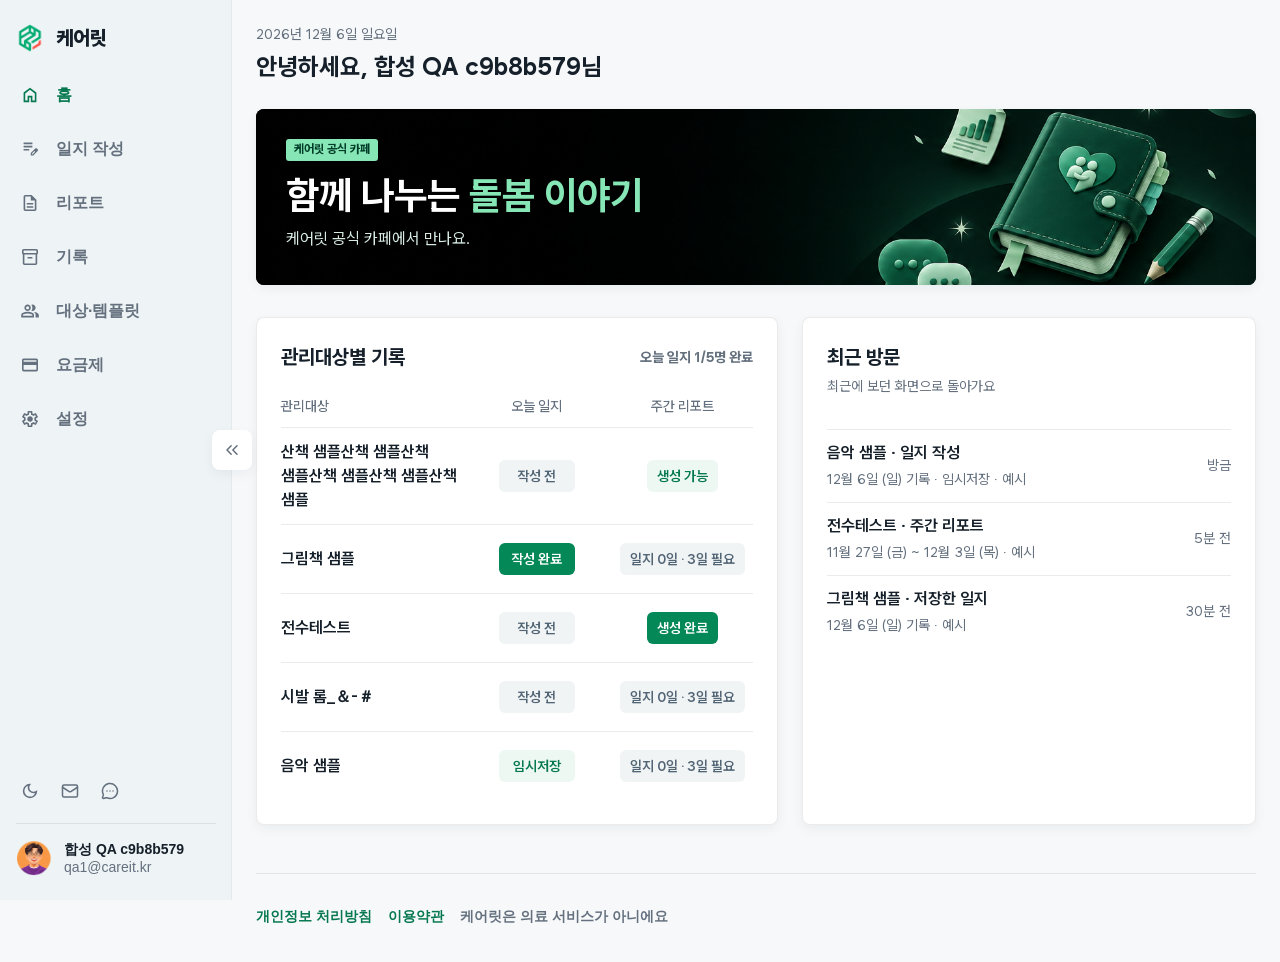
==== careit-local-mockup/index.html @ 0792805b "Improve mobile report preview and responsive layouts" ====
<!doctype html>
<html lang="ko" style="--native-text-scale:1">
<head>
  <meta charset="UTF-8">
  <script>document.documentElement.dataset.scalePreview = new URLSearchParams(location.search).get('scale') || '';</script>
  <meta name="viewport" content="width=device-width,initial-scale=1">
  <meta name="referrer" content="no-referrer">
  <meta http-equiv="Content-Security-Policy" content="default-src 'self' data: blob:; script-src 'self' 'unsafe-inline'; style-src 'self' 'unsafe-inline'; font-src 'self' data:; img-src 'self' data: blob:; connect-src 'none'; form-action 'none'; object-src 'none'; base-uri 'none'">
  <title>케어릿 · 로컬 UI/UX 목업</title>
  <link rel="icon" href="assets/logo.webp">
  <link rel="stylesheet" href="assets/original.css">
  <link rel="stylesheet" href="mockup.css">
  <link rel="stylesheet" href="assets/live.css">
  <link rel="stylesheet" href="iep.css">
  <link rel="stylesheet" href="quick-check.css">
  <!-- 디자인 수정은 이 CSS 또는 mockup.css에서 합니다. 원본 CSS는 보존합니다. -->
  <style id="design-overrides"></style>
</head>
<body data-theme="light">
  <div id="root">
    <div class="app-layout">
      <a class="skip-link" href="#main-content">본문으로 건너뛰기</a>
      <aside class="sidebar" id="app-sidebar">
        <a class="brand" href="#/" data-route="/"><img class="brand-mark" width="28" height="28" alt="" src="assets/logo.webp"><div><strong>케어릿</strong></div></a>
        <nav aria-label="주요 메뉴">
          <a href="#/" data-route="/" class="active" aria-current="page"><svg viewBox="30 -930 900 900" fill="currentColor" aria-hidden="true"><path d="M240-200h120v-240h240v240h120v-360L480-740 240-560v360Zm-80 80v-480l320-240 320 240v480H520v-240h-80v240H160Zm320-350Z"/></svg><span>홈</span></a>
          <a href="#/journals/new" data-route="/journals/new"><svg viewBox="30 -930 900 900" fill="currentColor" aria-hidden="true"><path d="M160-400v-80h280v80H160Zm0-160v-80h440v80H160Zm0-160v-80h440v80H160Zm360 560v-123l221-220q9-9 20-13t22-4q12 0 23 4.5t20 13.5l37 37q8 9 12.5 20t4.5 22q0 11-4 22.5T863-380L643-160H520Zm300-263-37-37 37 37ZM580-220h38l121-122-18-19-19-18-122 121v38Zm141-141-19-18 37 37-18-19Z"/></svg><span>일지 작성</span></a>
          <a href="#/reports" data-route="/reports"><svg viewBox="30 -930 900 900" fill="currentColor" aria-hidden="true"><path d="M320-240h320v-80H320v80Zm0-160h320v-80H320v80ZM240-80q-33 0-56.5-23.5T160-160v-640q0-33 23.5-56.5T240-880h320l240 240v480q0 33-23.5 56.5T720-80H240Zm280-520v-200H240v640h480v-440H520ZM240-800v200-200 640-640Z"/></svg><span>리포트</span></a>
          <a href="#/records" data-route="/records"><svg viewBox="30 -930 900 900" fill="currentColor" aria-hidden="true"><path d="M200-80q-33 0-56.5-23.5T120-160v-451q-18-11-29-28.5T80-680v-120q0-33 23.5-56.5T160-880h640q33 0 56.5 23.5T880-800v120q0 23-11 40.5T840-611v451q0 33-23.5 56.5T760-80H200Zm0-520v440h560v-440H200Zm-40-80h640v-120H160v120Zm200 280h240v-80H360v80Zm120 20Z"/></svg><span>기록</span></a>
          <a href="#/recipients" data-route="/recipients"><svg viewBox="30 -930 900 900" fill="currentColor" aria-hidden="true"><path d="M40-160v-112q0-34 17.5-62.5T104-378q62-31 126-46.5T360-440q66 0 130 15.5T616-378q29 15 46.5 43.5T680-272v112H40Zm720 0v-120q0-44-24.5-84.5T666-434q51 6 96 20.5t84 35.5q36 20 55 44.5t19 53.5v120H760ZM360-480q-66 0-113-47t-47-113q0-66 47-113t113-47q66 0 113 47t47 113q0 66-47 113t-113 47Zm400-160q0 66-47 113t-113 47q-11 0-28-2.5t-28-5.5q27-32 41.5-71t14.5-81q0-42-14.5-81T544-792q14-5 28-6.5t28-1.5q66 0 113 47t47 113ZM120-240h480v-32q0-11-5.5-20T580-306q-54-27-109-40.5T360-360q-56 0-111 13.5T140-306q-9 5-14.5 14t-5.5 20v32Zm240-320q33 0 56.5-23.5T440-640q0-33-23.5-56.5T360-720q-33 0-56.5 23.5T280-640q0 33 23.5 56.5T360-560Zm0 320Zm0-400Z"/></svg><span>대상·템플릿</span></a>
          <a href="#/plans" data-route="/plans"><svg viewBox="30 -930 900 900" fill="currentColor" aria-hidden="true"><path d="M880-720v480q0 33-23.5 56.5T800-160H160q-33 0-56.5-23.5T80-240v-480q0-33 23.5-56.5T160-800h640q33 0 56.5 23.5T880-720Zm-720 80h640v-80H160v80Zm0 160v240h640v-240H160Zm0 240v-480 480Z"/></svg><span>요금제</span></a>
          <a href="#/settings" data-route="/settings"><svg viewBox="30 -930 900 900" fill="currentColor" aria-hidden="true"><path d="m370-80-16-128q-13-5-24.5-12T307-235l-119 50L78-375l103-78q-1-7-1-13.5v-27q0-6.5 1-13.5L78-585l110-190 119 50q11-8 23-15t24-12l16-128h220l16 128q13 5 24.5 12t22.5 15l119-50 110 190-103 78q1 7 1 13.5v27q0 6.5-2 13.5l103 78-110 190-118-50q-11 8-23 15t-24 12L590-80H370Zm70-80h79l14-106q31-8 57.5-23.5T639-327l99 41 39-68-86-65q5-14 7-29.5t2-31.5q0-16-2-31.5t-7-29.5l86-65-39-68-99 42q-22-23-48.5-38.5T533-694l-13-106h-79l-14 106q-31 8-57.5 23.5T321-633l-99-41-39 68 86 64q-5 15-7 30t-2 32q0 16 2 31t7 30l-86 65 39 68 99-42q22 23 48.5 38.5T427-266l13 106Zm42-180q58 0 99-41t41-99q0-58-41-99t-99-41q-59 0-99.5 41T342-480q0 58 40.5 99t99.5 41Zm-2-140Z"/></svg><span>설정</span></a>
        </nav>
        <div class="sidebar-tools"><button class="icon-button" aria-label="다크 모드로 변경" data-tooltip="다크 모드로 변경" data-action="theme"><svg viewBox="30 -930 900 900" fill="currentColor" aria-hidden="true"><path d="M480-120q-150 0-255-105T120-480q0-150 105-255t255-105q14 0 27.5 1t26.5 3q-41 29-65.5 75.5T444-660q0 90 63 153t153 63q55 0 101-24.5t75-65.5q2 13 3 26.5t1 27.5q0 150-105 255T480-120Zm0-80q88 0 158-48.5T740-375q-20 5-40 8t-40 3q-123 0-209.5-86.5T364-660q0-20 3-40t8-40q-78 32-126.5 102T200-480q0 116 82 198t198 82Zm-10-270Z"/></svg></button><a aria-label="쿠폰함" data-tooltip="쿠폰함" class="icon-button" href="#/coupons" data-route="/coupons"><svg xmlns="http://www.w3.org/2000/svg" viewBox="0 0 24 24" fill="none" stroke="currentColor" stroke-width="2" stroke-linecap="round" stroke-linejoin="round" aria-hidden="true"><rect width="20" height="16" x="2" y="4" rx="2"/><path d="m22 7-8.97 5.7a1.94 1.94 0 0 1-2.06 0L2 7"/></svg></a><a aria-label="케어릿 공식 카페 (새 창)" data-tooltip="케어릿 공식 카페" class="icon-button" href="https://cafe.naver.com/careitofficial" target="_blank" rel="noopener noreferrer"><svg xmlns="http://www.w3.org/2000/svg" viewBox="0 0 24 24" fill="none" stroke="currentColor" stroke-width="2" stroke-linecap="round" stroke-linejoin="round" aria-hidden="true"><path d="M2.992 16.342a2 2 0 0 1 .094 1.167l-1.065 3.29a1 1 0 0 0 1.236 1.168l3.413-.998a2 2 0 0 1 1.099.092 10 10 0 1 0-4.777-4.719"/><path d="M8 12h.01"/><path d="M12 12h.01"/><path d="M16 12h.01"/></svg></a></div>
        <a class="account-summary" href="#/settings" data-route="/settings" aria-label="계정 설정, 합성 QA c9b8b579"><span class="avatar" aria-hidden="true">합</span><div><strong>합성 QA c9b8b579</strong><span>qa1@careit.kr</span></div></a>
      </aside>
      <a class="brand mobile-header-brand" href="#/" data-route="/"><img class="brand-mark" width="28" height="28" alt="" src="assets/logo.webp"><div><strong>케어릿</strong></div></a>
      <button class="nav-handle" aria-label="메뉴 접기" title="메뉴 접기" aria-controls="app-sidebar" aria-expanded="true" data-action="sidebar"><svg class="nav-handle-chevron" viewBox="0 0 24 24" fill="none" stroke="currentColor" stroke-width="1.8" stroke-linecap="round" stroke-linejoin="round" aria-hidden="true"><path d="m11 17-5-5 5-5m7 10-5-5 5-5"/></svg><svg class="nav-handle-hamburger" viewBox="0 0 24 24" fill="none" stroke="currentColor" stroke-width="1.8" stroke-linecap="round" aria-hidden="true"><path d="M4 6h16M4 12h16M4 18h16"/></svg></button>
      <main id="main-content" tabindex="-1"><div class="app-content"><div id="screen"></div>
        <footer class="site-footer"><div class="site-footer-row"><a href="#/privacy">개인정보 처리방침</a><a href="#/terms">이용약관</a><a href="#/settings/licenses" data-settings-license hidden>오픈소스 라이선스</a><a href="https://app.careit.kr/billing-guide" data-billing-guide hidden>결제·환불 안내</a><span>케어릿은 의료 서비스가 아니에요</span></div><address id="site-footer-business" class="site-footer-business" hidden><span>케어릿 · 공동대표 김현식 · 김도윤 · 사업자등록번호 447-29-02187 · 통신판매업 신고 2026-수원영통-1232(경기도 수원시 영통구) · <a href="https://www.ftc.go.kr/bizCommPop.do?wrkr_no=4472902187" target="_blank" rel="noreferrer">사업자정보 확인</a></span><span>경기도 수원시 영통구 광교마을로 156, 4007동 1404호(하동, 광교 더 포레스트) · <a href="tel:01056509628">010-5650-9628</a> · <a href="mailto:support@careit.kr" aria-label="문의 이메일 support@careit.kr">support@careit.kr</a></span></address></footer>
      </div></main>
    </div>
  </div>

  <!-- Lucide Pencil · ISC License · assets/LUCIDE-LICENSE.txt -->
  <template id="journal-title-edit-icon">
<svg aria-hidden="true" focusable="false"
  xmlns="http://www.w3.org/2000/svg"
  width="24"
  height="24"
  viewBox="0 0 24 24"
  fill="none"
  stroke="currentColor"
  stroke-width="2"
  stroke-linecap="round"
  stroke-linejoin="round"
>
  <path d="M21.174 6.812a1 1 0 0 0-3.986-3.987L3.842 16.174a2 2 0 0 0-.5.83l-1.321 4.352a.5.5 0 0 0 .623.622l4.353-1.32a2 2 0 0 0 .83-.497z" />
  <path d="m15 5 4 4" />
</svg>
  </template>

  <!-- 화면별 HTML: 아래 template 안의 문구와 구조를 직접 수정할 수 있습니다. -->
  <template id="page-iep" data-path="/iep"><section class="page iep-page" aria-label="IEP 월간 실행 계획"></section></template>
  <template id="page-home" data-path="/">
    <section class="page home-page">
      <header class="page-header home-header"><div><p class="page-kicker">2026년 11월 8일 일요일</p><h1>안녕하세요, 합성 QA c9b8b579님</h1></div></header>
      <section class="home-announcement" aria-labelledby="home-announcement-title">
        <a class="home-announcement-link" href="https://cafe.naver.com/careitofficial" target="_blank" rel="noopener noreferrer" aria-label="케어릿 공식 카페에서 만나요. 새 창 열림">
          <picture class="home-announcement-background" aria-hidden="true">
            <source media="(max-width: 700px)" srcset="assets/careit-home-banner-muted-mobile.png">
            <img src="assets/careit-home-banner-muted.png" alt="">
          </picture>
          <div class="home-announcement-copy">
            <span class="home-announcement-kicker">케어릿 공식 카페</span>
            <h2 id="home-announcement-title">함께 나누는 <span>돌봄 이야기</span></h2>
            <p>케어릿 공식 카페에서 만나요.</p>
          </div>
        </a>
      </section>
      <div class="home-workspace-grid">
        <section class="home-widget home-today" aria-labelledby="home-today-title">
          <header class="home-widget-header"><h2 id="home-today-title">관리대상별 기록</h2><p data-home-today-summary></p></header>
          <div class="home-today-list" data-home-today-list></div>
        </section>
        <section class="home-widget home-reports" aria-labelledby="home-reports-title">
          <header class="home-widget-header"><div><h2 id="home-reports-title">최근 방문</h2><p>최근에 보던 화면으로 돌아가요</p></div></header>
          <div class="home-report-list" data-home-reports></div>
        </section>
      </div>
    </section>
  </template>

  <template id="page-journal" data-path="/journals/new">
    <section class="page journal-page"><header class="page-header"><div><h1>오늘의 일지 작성</h1></div></header>
      <section class="journal-toolbar" aria-label="일지 대상과 기록 선택">
        <label class="field"><span>관리대상</span><div class="dropdown"><button type="button" class="dropdown-trigger" aria-haspopup="listbox" aria-expanded="false" aria-label="관리대상" data-options="recipients"><span>산책 샘플</span></button></div></label>
        <label class="field"><span>템플릿</span><div class="dropdown"><button type="button" class="dropdown-trigger" aria-haspopup="listbox" aria-expanded="false" aria-label="템플릿" data-options="journal-templates"><span>일지 템플릿 1</span></button></div></label>
        <label class="field"><span>작성 날짜</span><div class="datefield"><button type="button" class="datefield-trigger" aria-haspopup="dialog" aria-expanded="false" aria-label="작성 날짜" data-action="date"><span>2026년 11월 8일</span><svg viewBox="30 -930 900 900" fill="currentColor" aria-hidden="true"><path d="M200-80q-33 0-56.5-23.5T120-160v-560q0-33 23.5-56.5T200-800h40v-80h80v80h320v-80h80v80h40q33 0 56.5 23.5T840-720v560q0 33-23.5 56.5T760-80H200Zm0-80h560v-400H200v400Zm0-480h560v-80H200v80Zm0 0v-80 80Z"/></svg></button></div></label>
      </section>
      <section class="journal-card journal-quick-check-card" aria-labelledby="quick-check-title"><div class="journal-quick-check-heading"><div><h2 id="quick-check-title" tabindex="-1">퀵체크</h2></div></div><fieldset class="journal-quick-checks" data-quick-checks></fieldset></section>
      <section class="journal-card journal-memo-card" aria-labelledby="journal-memo-title"><div class="journal-quick-check-heading"><h2 id="journal-memo-title">일지 기록</h2></div><div class="journal-memo-fields">
        <div class="field"><input type="hidden" id="journal-field-label-memo" class="journal-inline-title-input" value="자유 메모"><div class="field-heading"><label for="journal-raw">자유 메모</label><small class="field-limit" id="journal-raw-limit">0/1,000자</small></div><textarea id="journal-raw" rows="4" maxlength="1000" aria-describedby="journal-raw-limit"></textarea></div>
        <div class="field"><input type="hidden" id="journal-field-label-socialEmotional" class="journal-inline-title-input" value="사회 · 정서"><div class="field-heading"><label for="journal-finalSocialEmotional">사회 · 정서</label><small class="field-limit" id="journal-finalSocialEmotional-limit">0/500자</small></div><textarea id="journal-finalSocialEmotional" rows="4" maxlength="500" aria-describedby="journal-finalSocialEmotional-limit"></textarea></div>
        <div class="field"><input type="hidden" id="journal-field-label-learningActivity" class="journal-inline-title-input" value="학습 · 활동"><div class="field-heading"><label for="journal-finalLearningActivity">학습 · 활동</label><small class="field-limit" id="journal-finalLearningActivity-limit">0/500자</small></div><textarea id="journal-finalLearningActivity" rows="4" maxlength="500" aria-describedby="journal-finalLearningActivity-limit"></textarea></div>
        <div class="field"><input type="hidden" id="journal-field-label-healthSafety" class="journal-inline-title-input" value="건강 · 안전"><div class="field-heading"><label for="journal-finalHealthSafety">건강 · 안전</label><small class="field-limit" id="journal-finalHealthSafety-limit">0/500자</small></div><textarea id="journal-finalHealthSafety" rows="4" maxlength="500" aria-describedby="journal-finalHealthSafety-limit"></textarea></div>
        <div class="field"><input type="hidden" id="journal-field-label-specialNotes" class="journal-inline-title-input" value="특이사항"><div class="field-heading"><label for="journal-finalSpecialNotes">특이사항</label><small class="field-limit" id="journal-finalSpecialNotes-limit">0/500자</small></div><textarea id="journal-finalSpecialNotes" rows="4" maxlength="500" aria-describedby="journal-finalSpecialNotes-limit"></textarea></div>
      </div></section>
      <div class="journal-actions"><div class="journal-save-info"><strong data-journal-save-title>일지 저장 전</strong><span data-draft-status role="status" aria-live="polite">작성 내용은 이 브라우저에 자동 보관돼요.</span></div><div><button class="button secondary" type="button" data-action="ai-preview">AI 문장 정리</button><button class="button primary" type="button" data-action="save-journal">일지 저장</button></div></div>
    </section>
  </template>

  <template id="page-reports" data-path="/reports">
    <section class="page reports-page"><header class="page-header"><div><h1>리포트</h1></div></header><section class="report-generation-card" aria-labelledby="report-generation-title"><div class="report-generation-fields"><div class="report-generation-field report-recipient-info"><h2 id="report-recipient-title">관리대상</h2><div class="dropdown"><button type="button" class="dropdown-trigger" aria-haspopup="listbox" aria-expanded="false" aria-label="관리대상" data-options="recipients"><span>산책 샘플</span></button></div></div><div class="report-generation-field"><div class="report-template-heading"><h2 id="report-generation-title">리포트 채점 기준</h2><p class="report-template-summary" data-report-template-summary>영역 5개 · 문항 59개</p></div><div class="dropdown"><button type="button" class="dropdown-trigger" aria-haspopup="listbox" aria-expanded="false" aria-label="리포트 채점 템플릿" data-options="report-templates"><span>누리과정</span></button></div></div><div class="report-generation-field"><div class="report-template-heading report-period-heading"><h2>리포트 기간</h2></div><div class="datefield"><button type="button" class="datefield-trigger" aria-haspopup="dialog" aria-expanded="false" aria-label="생성 기간" data-action="date" data-date-range="report"><span>날짜 선택</span><svg viewBox="30 -930 900 900" fill="currentColor" aria-hidden="true"><path d="M200-80q-33 0-56.5-23.5T120-160v-560q0-33 23.5-56.5T200-800h40v-80h80v80h320v-80h80v80h40q33 0 56.5 23.5T840-720v560q0 33-23.5 56.5T760-80H200Zm0-80h560v-400H200v400Zm0-480h560v-80H200v80Zm0 0v-80 80Z"/></svg></button></div></div></div></section><section class="stored-reports" aria-label="저장된 리포트"><div class="reports-layout"><section class="empty-state"><h2>선택한 기간의 리포트가 없어요</h2><p>다른 기간을 선택하거나 새 리포트를 생성해 주세요.</p></section></div></section><div class="report-recipient-change"><button class="button primary" type="button" aria-busy="false" data-action="generate-report" disabled>리포트 생성</button></div></section>
  </template>

  <template id="page-records" data-path="/records">
    <section class="page records-page"><header class="page-header records-header"><div><h1>기록</h1></div></header>
      <section class="records-date-filter" aria-label="기록 필터">
        <div class="records-date-filter-fields">
          <div class="records-date-filter-field"><span>관리대상</span><div class="dropdown"><button type="button" class="dropdown-trigger" aria-haspopup="listbox" aria-expanded="false" aria-label="관리대상" data-options="recipients"><span>산책 샘플</span></button></div></div>
          <div class="records-date-filter-field"><div class="records-filter-heading"><span>기록 종류</span></div><div class="dropdown"><button type="button" class="dropdown-trigger" aria-haspopup="listbox" aria-expanded="false" aria-label="기록 종류" data-options="record-types"><span>일지</span></button></div></div>
          <div class="records-date-filter-field"><div class="records-filter-heading"><span>기간</span><button type="button" class="button tertiary" data-action="reset-record-dates" aria-label="기록 기간 초기화" hidden>초기화</button></div><div class="datefield"><button type="button" class="datefield-trigger" aria-haspopup="dialog" aria-expanded="false" aria-label="기간" data-action="date" data-date-range><span>날짜 선택</span><svg viewBox="30 -930 900 900" fill="currentColor" aria-hidden="true"><path d="M200-80q-33 0-56.5-23.5T120-160v-560q0-33 23.5-56.5T200-800h40v-80h80v80h320v-80h80v80h40q33 0 56.5 23.5T840-720v560q0 33-23.5 56.5T760-80H200Zm0-80h560v-400H200v400Zm0-480h560v-80H200v80Zm0 0v-80 80Z"/></svg></button></div></div>
        </div>
      </section>
      <div class="record-list" aria-label="일지 목록" data-record-list></div>
    </section>
  </template>

  <template id="page-recipients" data-path="/recipients">
    <section class="page recipients-page"><header class="page-header recipients-page-header"><div><h1>대상·템플릿</h1></div></header>
      <div class="record-tabs" aria-label="대상·템플릿 구분"><button type="button" aria-pressed="true" data-recipient-tab="recipients">관리대상</button><button type="button" aria-pressed="false" data-recipient-tab="journal">일지 템플릿</button><button type="button" aria-pressed="false" data-recipient-tab="report">리포트 템플릿</button></div>
      <dialog class="recipient-detail-dialog recipient-form-dialog" aria-labelledby="recipient-form-title">
        <div class="recipient-detail-header"><h2 id="recipient-form-title">관리대상 추가하기</h2><button class="recipient-form-close" type="button" data-action="cancel-recipient" aria-label="닫기" title="닫기"><svg viewBox="0 0 24 24" fill="none" stroke="currentColor" stroke-width="2" stroke-linecap="round" aria-hidden="true"><path d="M18 6 6 18M6 6l12 12"/></svg></button></div>
        <form id="recipient-form" class="recipient-detail-form" novalidate><div class="recipient-detail-body"><div class="recipient-detail-content"><div class="recipient-form-grid">
          <div class="field"><span class="field-heading"><label for="recipient-name">별명</label><small class="field-limit" id="recipient-name-limit">0/20자</small></span><input id="recipient-name" required maxlength="20" autocomplete="off" aria-describedby="recipient-name-limit" placeholder="이름 대신 별명을 사용하는 것을 더 추천해요"></div></div>
          <div class="recipient-detail-templates"><label class="field"><span>일지 템플릿</span><div class="dropdown"><button id="recipient-journal-template" class="dropdown-trigger" type="button" data-options="recipient-form-journal" data-value="0" aria-haspopup="listbox" aria-expanded="false" aria-label="새 대상 일지 템플릿"><span></span></button></div></label><label class="field"><span>리포트 템플릿</span><div class="dropdown"><button id="recipient-report-template" class="dropdown-trigger" type="button" data-options="recipient-form-report" data-value="누리과정" aria-haspopup="listbox" aria-expanded="false" aria-label="새 대상 리포트 템플릿"><span>누리과정</span></button></div></label></div>
        </div></div><footer class="recipient-detail-footer"><button class="button secondary" type="button" data-action="cancel-recipient" data-recipient-cancel>취소</button><div class="recipient-manage-actions"><button class="button tertiary" type="button" data-action="form-toggle-recipient" hidden>비활성화</button><button class="button danger" type="button" data-action="delete-recipient" hidden>삭제</button></div><div class="recipient-detail-save"><button class="button primary" type="submit">추가하기</button></div></footer></form>
      </dialog>
      <section data-recipient-content></section>
      <nav class="recipient-common-actions" aria-labelledby="recipient-common-heading" hidden>
        <h2 id="recipient-common-heading">공통 템플릿</h2>
        <button type="button" data-action="common-edit" data-kind="journal" aria-labelledby="common-journal-title" aria-describedby="common-journal-description">
          <span><span class="recipient-common-title" id="common-journal-title">일지 공통 템플릿</span><span class="recipient-common-description" id="common-journal-description">공통으로 사용할 일지 양식을 만들고 편집해요.</span></span>
          <svg viewBox="0 0 24 24" fill="none" stroke="currentColor" stroke-width="2" stroke-linecap="round" stroke-linejoin="round" aria-hidden="true"><path d="m9 5 7 7-7 7"/></svg>
        </button>
        <button type="button" data-action="common-edit" data-kind="report" aria-labelledby="common-report-title" aria-describedby="common-report-description">
          <span><span class="recipient-common-title" id="common-report-title">리포트 공통 템플릿</span><span class="recipient-common-description" id="common-report-description">공통으로 사용할 관찰 영역과 문항을 편집해요.</span></span>
          <svg viewBox="0 0 24 24" fill="none" stroke="currentColor" stroke-width="2" stroke-linecap="round" stroke-linejoin="round" aria-hidden="true"><path d="m9 5 7 7-7 7"/></svg>
        </button>
      </nav>
      <dialog class="recipient-detail-dialog" id="recipient-dialog" aria-labelledby="recipient-detail-title"><div class="recipient-detail-header"><h2 id="recipient-detail-title">산책 샘플 상세</h2><button class="recipient-form-close" type="button" data-action="close-recipient" aria-label="닫기" title="닫기"><svg viewBox="0 0 24 24" fill="none" stroke="currentColor" stroke-width="2" stroke-linecap="round" aria-hidden="true"><path d="M18 6 6 18M6 6l12 12"/></svg></button></div><div class="recipient-detail-body"><section class="recipient-detail-overview" aria-label="기록 현황"><div class="recipient-detail-overview-summary"><dl class="recipient-detail-overview-stats"><div><dt>저장한 일지</dt><dd data-detail-count>11건</dd></div><div><dt>퀵체크</dt><dd>6개</dd></div></dl><p>저장한 일지와 퀵체크 수를 확인해요.</p></div><div class="recipient-detail-overview-actions"><a class="button tertiary" href="#/settings/configuration">일지 편집</a><button class="button tertiary" type="button" data-action="edit-recipient">정보 수정</button></div></section><div class="recipient-detail-content"><section class="recipient-detail-report-scoring" aria-labelledby="recipient-report-scoring-title"><div><h3 id="recipient-report-scoring-title">리포트 관찰 기준</h3><p id="recipient-report-scoring-description">리포트에 쓰는 영역명과 문항을 대상별로 관리해요.</p></div><button class="button tertiary" type="button" data-action="scoring" aria-describedby="recipient-report-scoring-description">관찰 문항 관리</button></section><dl class="recipient-detail-list"><div><dt>연령대</dt><dd data-detail-age>미설정</dd></div><div><dt>활성 상태</dt><dd data-detail-active>활성화</dd></div></dl><section class="recipient-detail-activity" aria-label="비활성화"><p>홈과 기록 작성 목록에서 제외돼요. 기존 일지와 리포트는 보관되며, 여기에서 다시 활성화할 수 있어요.</p><button id="recipient-detail-activity-toggle" class="button tertiary" type="button" data-action="toggle-recipient">비활성화</button></section></div></div></dialog>
    </section>
  </template>

  <template id="checkout-policy-template">
    <h3>환불 기준</h3>
    <p>결제 후 7일 이내에 유료 기능을 사용하지 않았다면 전액 환불해요. 유료 기능을 사용했거나 7일이 지난 경우에는 단순 변심에 따른 중도 환불을 제공하지 않는 기준이에요.</p>
    <p>다만 중복 결제, 표시·광고 또는 계약과 다른 제공, 회사의 귀책사유와 관계 법령에 따른 환불은 별도로 처리해요. 이 안내가 법령상 청약철회·해지·환불 권리를 제한하지는 않아요.</p>
    <p>환불은 원 결제수단으로 진행하며 완료 시점은 결제수단에 따라 달라요. 일반적인 환불 판단에는 최소한의 결제·기능 사용 기록만 확인하고 일지·리포트 본문은 열람하지 않아요.</p>
    <p>팀은 결제자가 요청하며, 환불이 완료되면 결제자와 팀원의 유료 기능이 종료돼요. 자동갱신 해지만 신청하면 이미 결제한 이용기간까지 계속 이용할 수 있어요.</p>
    <h3>환불 문의</h3><p><a href="mailto:support@careit.kr">support@careit.kr</a>로 문의해 주세요. 카드번호·일지·진단서 등은 보내지 않아도 돼요.</p>
    <details class="checkout-full-terms"><summary>이용약관 전문</summary><h3>제1조 목적</h3>
<p>이 약관은 케어릿(이하 "회사")이 제공하는 케어릿 서비스의 이용 조건과 회사 및 이용자의 권리·의무를 정합니다.</p>
<h3>제2조 서비스</h3>
<p>케어릿은 관리대상별 돌봄 기록 작성·조회, 요약, 리포트 및 이에 부수하는 기능을 제공합니다. 회사는 서비스 화면이나 별도 안내를 통해 기능별 이용 조건을 알릴 수 있습니다.</p>
<h3>제3조 비의료 서비스와 AI 기능</h3>
<p>케어릿은 의료기관이 아니며 의료적 진단, 처방, 치료 판단 또는 공식 의료기록을 제공하거나 대신하지 않습니다. AI 기능은 이용자가 작성한 기록을 정리하거나 요약하는 보조 기능입니다. 이용자는 AI 결과를 의료적 판단의 근거로 사용해서는 안 되며, 저장하거나 활용하기 전에 원문과 함께 확인해야 합니다.</p>
<h3>제4조 계정과 관리대상 정보</h3>
<p>이용자는 자신의 계정을 안전하게 관리하고, 정확한 정보를 제공해야 합니다. 계정의 공유·양도, 타인의 계정 사용, 서비스 운영 방해 행위는 금지됩니다.</p>
<p>이용자는 관리대상에 관한 정보를 입력하기 전에 그 정보를 입력할 정당한 권한 또는 필요한 동의를 갖추어야 합니다. 회사는 법령 위반, 권리 침해 또는 보안 문제가 합리적으로 의심되는 경우 필요한 설명을 요청하거나 해당 정보·계정의 이용을 제한할 수 있습니다.</p>
<p>이 조항은 회사에 적용되는 개인정보 보호 관련 법령상 의무를 제한하지 않습니다.</p>
<h3>제5조 요금제와 팀 플랜</h3>
<p>현재 케어릿은 무료 요금제만 제공합니다. 플러스와 팀 플랜의 신청과 결제는 준비 중이며, 유료 서비스 개시일은 서비스 안에서 별도로 안내합니다. 아래 유료 요금제의 기능과 가격은 개시 후 적용될 예정인 기준으로, 현재는 신청하거나 결제할 수 없습니다.</p>
<p>유료 서비스 개시 후 팀 플랜의 결제자는 최대 2명을 팀원으로 초대할 수 있습니다. 팀원은 각자 자신의 관리대상·일지·리포트를 이용하며, 팀원끼리는 서로의 기록을 볼 수 없습니다. 결제자는 팀 운영에 필요한 범위에서 팀원의 이름과 이메일 주소를 볼 수 있습니다.</p>
<p>유료 서비스 개시 후 회사는 요금제의 기능·이용 한도·가격을 변경할 수 있습니다. 정기결제 금액이 오르거나 무상 이용을 유료 정기결제로 전환하는 경우에는 관계 법령에 따라 필요한 사전 고지와 동의를 받습니다.</p>
<h3>제6조 결제와 자동갱신</h3>
<p>현재 유료 요금제의 신청·결제 및 자동갱신은 제공하지 않습니다. 유료 서비스 개시 후 플러스와 팀 플랜은 월 정기결제 방식으로 제공되며, 이용자는 결제 전에 요금제, 부가가치세를 포함한 결제금액, 다음 결제 예정일, 자동갱신 조건, 해지 방법 및 환불 기준을 확인할 수 있습니다.</p>
<p>유료 서비스 개시 후 유료 플랜은 첫 결제일을 기준으로 매월 같은 날짜에 자동 결제됩니다. 해당 날짜가 없는 달에는 그 달의 마지막 날에 결제될 수 있습니다.</p>
<p>유료 서비스 개시 후 이용자는 서비스에서 제공하는 결제 관리 절차 또는 고객센터를 통해 언제든 다음 결제일부터 자동갱신을 해지할 수 있습니다. 자동갱신을 해지해도 이미 결제한 이용기간의 마지막 날까지 유료 기능을 이용할 수 있습니다. 팀 플랜은 결제자가 해지하면 이용기간 종료일에 결제자와 팀원 모두 무료 요금제로 전환됩니다.</p>
<p>유료 서비스 개시 후 결제수단의 한도 초과, 잔액 부족 또는 이용자 귀책사유로 정기결제가 되지 않은 경우 회사는 결제 전에 안내한 범위에서 재결제를 시도할 수 있습니다. 최종 결제가 되지 않으면 유료 플랜은 종료되고 무료 요금제로 전환될 수 있습니다.</p>
<h3>제7조 청약철회와 환불</h3>
<p>유료 서비스 개시 후 이용자의 청약철회와 환불은 관계 법령 및 결제 전에 안내한 기준에 따릅니다. 현재 유료 결제를 제공하지 않으므로 유료 결제에 따른 청약철회 또는 환불 대상은 없습니다.</p>
<p>유료 서비스 개시 후 회사는 결제 후 7일 이내에 유료 기능을 사용하지 않은 이용자에게 전액을 환불합니다. 유료 기능을 사용했거나 결제 후 7일이 지난 경우에는 단순 변심에 따른 중도 환불을 제공하지 않습니다. 다만, 이용자는 언제든 다음 결제일부터 자동갱신을 해지할 수 있으며, 이미 결제한 이용기간의 마지막 날까지 유료 기능을 이용할 수 있습니다.</p>
<p>유료 기능 사용 여부는 유료 플랜에서만 가능한 기능의 실제 이용 기록으로 판단합니다. 회사는 환불 판단에 필요한 최소한의 결제·기능 사용 기록만 확인하며, 통상적인 환불 판단을 위해 일지나 리포트 내용을 열람하지 않습니다.</p>
<p>중복 결제, 표시·광고 또는 계약 내용과 다르게 제공된 경우, 회사의 귀책사유가 있는 경우 및 관계 법령에 따라 환불 의무가 발생하는 경우에는 법령과 결제수단별 절차에 따라 처리합니다. 환불이 필요한 경우 회사는 관계 법령에서 정한 기간 안에 원 결제수단에 대한 결제 취소 또는 환급 절차를 진행합니다.</p>
<p>유료 서비스 개시 후 팀 플랜의 결제·자동갱신 해지·환불 요청은 결제자만 할 수 있습니다. 팀원은 팀 플랜의 결제 계약 당사자가 아니며, 결제자의 자동갱신 해지 또는 이용기간 종료에 따라 무료 요금제로 전환됩니다. 팀 플랜 환불이 완료되면 결제자와 팀원의 유료 기능은 즉시 종료됩니다.</p>
<h3>제8조 계정 탈퇴와 기록 삭제</h3>
<p>이용자는 서비스에서 제공하는 절차 또는 고객센터를 통해 계정 탈퇴를 신청할 수 있습니다. 유료 서비스 개시 후 유료 플랜을 이용 중인 회원이 탈퇴를 신청하면 다음 결제일부터 자동갱신이 해지되며, 진행 중인 유료 이용기간과 환불은 제7조에 따릅니다.</p>
<p>개인정보의 보관·삭제와 이용자의 권리 행사는 개인정보 처리방침에 따릅니다.</p>
<h3>제9조 이용 제한과 서비스 변경</h3>
<p>회사는 다음 사유가 있는 경우 필요한 범위에서 서비스 이용을 제한하거나 이용계약을 종료할 수 있습니다.</p>
<p>결제수단 도용, 부정결제 또는 요금제 이용 조건 우회가 확인되거나 합리적으로 의심되는 경우</p>
<p>타인의 개인정보 또는 민감정보를 권한 없이 입력·공개하거나 권리 침해 신고가 있는 경우</p>
<p>서비스의 안정성·보안을 해치거나 법령 또는 이 약관을 위반한 경우</p>
<p>시정할 수 있는 사유에는 원칙적으로 사전 안내와 합리적인 시정 기회를 제공합니다. 다만 보안상 긴급하거나 개인정보 침해, 부정결제, 계정 도용이 의심되는 경우에는 필요한 조치를 먼저 하고 이후 안내할 수 있습니다.</p>
<p>회사는 점검, 장애 대응, 보안 조치 또는 운영상 필요에 따라 서비스를 일시 중단하거나 일부 기능을 변경할 수 있습니다. 이용자에게 중요한 영향을 주는 예정된 변경은 사전에 안내합니다. 다만 긴급한 보안 조치나 예측하기 어려운 장애는 사후에 알릴 수 있습니다.</p>
<h3>제10조 책임의 범위</h3>
<p>회사는 관계 법령이 허용하는 범위에서 이용자의 귀책사유, 이용자의 기기·통신 환경, 제3자의 행위 또는 천재지변 등 불가항력으로 발생한 손해에 책임을 지지 않습니다.</p>
<p>무료 서비스는 법령에 별도 규정이 있거나 회사의 고의 또는 중대한 과실이 있는 경우를 제외하고 보상 대상이 아닙니다. 이 조항은 관계 법령상 제한할 수 없는 회사의 책임을 제한하지 않습니다.</p>
<h3>제11조 약관의 변경</h3>
<p>회사가 약관을 변경하는 경우 시행일과 변경 사유를 서비스 안에 알리고, 원칙적으로 시행일 7일 전부터 게시합니다. 이용자에게 불리하거나 중요한 변경은 시행일 30일 전부터 공지와 개별 통지 등 합리적인 방법으로 알립니다.</p>
<p>이용자는 변경 약관에 동의하지 않는 경우 이용계약을 해지할 수 있습니다.</p>
<h3>제12조 문의</h3>
<p>서비스, 결제 및 환불에 관한 문의는 support@careit.kr로 보내시기 바랍니다.</p><p>유료 서비스 개시 후 플러스는 월 14,900원, 팀은 월 39,900원이며 부가가치세가 포함된 금액입니다.</p></details>
  </template>
  <template id="page-plans" data-path="/plans">
    <section class="page pricing-page"><header class="page-header"><div><h1>요금제</h1></div></header><div class="pricing-audience" role="group" aria-label="요금제 종류"><button type="button" class="is-selected" aria-pressed="true">개인</button><button type="button" aria-pressed="false" disabled>비즈니스<span class="pricing-soon">준비 중</span></button></div><ul class="pricing-grid">
      <li class="pricing-card"><div class="pricing-head"><h2>무료</h2><p class="pricing-audience-note">한 명의 돌봄을 기록하는 분</p></div><div class="pricing-price-block"><p class="pricing-price">0원</p><p class="pricing-price-note">모든 사용자 무료</p></div><button type="button" class="button secondary" disabled>무료 요금제</button><ul class="pricing-features"><li><span>돌봄 일지와 퀵체크</span></li><li><span>관리대상 1명</span></li><li><span>하루 일지 1개</span></li><li><span>자유 메모 1,000자 · 영역별 500자</span></li></ul></li>
      <li class="pricing-card"><div class="pricing-head"><h2>플러스</h2><p class="pricing-audience-note">일지와 리포트를 함께 관리하는 분</p></div><div class="pricing-price-block"><p class="pricing-price">월 14,900원</p><p class="pricing-price-note">(VAT 포함 금액)</p></div><a class="button pricing-button--soft" href="#/plans?plan=starter" data-action="plan" data-plan="starter">플러스 선택</a><ul class="pricing-features"><li><span>무료의 모든 기능</span></li><li><span>AI 다듬기 · 대상별 하루 1회</span></li><li><span>주간 리포트와 PDF·Word 내려받기</span></li><li><span>리포트 생성 알림</span></li><li><span>일지 및 리포트 채점 문항 직접 만들기</span></li></ul></li>
      <li class="pricing-card"><div class="pricing-head"><h2>팀</h2><p class="pricing-audience-note">각자의 기록을 따로 관리하는 팀</p></div><div class="pricing-price-block"><p class="pricing-price">월 39,900원</p><p class="pricing-price-note">(VAT 포함 금액)</p></div><a class="button pricing-button--soft" href="#/plans?plan=team" data-action="plan" data-plan="team">팀 선택</a><ul class="pricing-features"><li><span>플러스의 모든 기능을 3명이 각자</span></li><li><span>결제는 1명, 최대 2명 초대</span></li><li><span>관리대상 1인당 최대 5명</span></li><li><span>각자 계정으로 기록은 따로</span></li></ul></li>
    </ul></section>
  </template>

  <template id="page-settings" data-path="/settings">
    <section class="page settings-page"><header class="page-header"><div><h1>설정</h1></div></header><div class="settings-stack"><section class="settings-card settings-account"><h2>계정</h2><dl><div class="account-profile-row"><dt>이름</dt><dd class="account-value"><span data-account-name>합성 QA c9b8b579</span><button class="button tertiary" type="button" data-action="edit-account-name">수정</button></dd></div><div class="account-profile-row"><dt>이메일</dt><dd class="account-value">qa1@careit.kr</dd></div><div><dt>요금제</dt><dd class="account-value" data-account-plan>팀</dd></div><div class="account-invite-row"><dt><label for="account-invite-url">초대 링크</label></dt><dd class="account-value account-invite-value"><div class="account-invite-controls"><input id="account-invite-url" type="text" readonly><button class="button secondary" type="button" data-action="copy-account-invite">복사</button></div></dd></div></dl><div class="account-actions"><div class="account-main-actions"><button class="button secondary" type="button" data-action="account-preview">로그아웃</button></div></div><p role="status"></p><p role="status"></p></section>
      <section class="settings-card settings-security" aria-labelledby="sessions-title"><h2 id="sessions-title">로그인 및 보안</h2><div class="settings-security-row"><div><strong>비밀번호</strong></div><button class="button tertiary" type="button" data-action="password-preview">비밀번호 변경</button></div><details class="session-details"><summary><span>로그인한 기기 <span data-session-count>5개</span></span></summary><p>최대 5개 기기에서 동시에 로그인할 수 있어요. 5개를 넘으면 가장 오래 쓰지 않은 기기의 로그인이 자동으로 해제돼요.</p><ul class="session-list">
        <li data-session-id="windows-current"><div class="session-info"><div><strong>Chrome · Windows</strong><span class="session-badge">현재 브라우저</span></div><span>로그인 <time>11월 2일 오후 8:06</time></span></div><button class="button secondary" type="button" aria-label="Chrome · Windows 현재 세션 로그아웃" data-action="account-preview">로그아웃</button></li>
        <li data-session-id="mac-1106"><div class="session-info"><div><strong>Chrome · macOS</strong></div><span>로그인 <time>11월 6일 오후 3:01</time></span></div><button class="button secondary" type="button" aria-label="Chrome · macOS 세션 로그아웃" data-action="account-preview">로그아웃</button></li>
        <li data-session-id="android-1103"><div class="session-info"><div><strong>Chrome · Android</strong></div><span>로그인 <time>11월 3일 오후 3:17</time></span></div><button class="button secondary" type="button" aria-label="Chrome · Android 세션 로그아웃" data-action="account-preview">로그아웃</button></li>
        <li data-session-id="mac-1102"><div class="session-info"><div><strong>Chrome · macOS</strong></div><span>로그인 <time>11월 2일 오후 10:56</time></span></div><button class="button secondary" type="button" aria-label="Chrome · macOS 세션 로그아웃" data-action="account-preview">로그아웃</button></li>
        <li data-session-id="windows-1101"><div class="session-info"><div><strong>Chrome · Windows</strong></div><span>로그인 <time>11월 1일 오후 1:56</time></span></div><button class="button secondary" type="button" aria-label="Chrome · Windows 세션 로그아웃" data-action="account-preview">로그아웃</button></li>
      </ul><button class="button secondary" type="button" data-action="account-preview">다른 기기 모두 로그아웃</button></details></section>
      <section class="settings-card settings-consents" aria-labelledby="consent-title">
        <h2 id="consent-title">동의 관리</h2>
        <div class="consent-row">
          <div class="consent-row-heading"><div><h3>마케팅 정보 수신</h3><span class="settings-consent-status" data-marketing-status aria-live="polite">수신 동의하지 않음</span></div><button class="button tertiary" type="button" data-action="marketing-consent" aria-label="마케팅 정보 수신 동의하기">동의하기</button></div>
          <details class="settings-consent-details"><summary>자세히 보기</summary>
            <div class="settings-consent-terms">
              <h4>회원가입용 이메일 마케팅 정보 수신 동의</h4>
              <dl class="settings-terms-list"><div><dt>수집·이용 항목</dt><dd>이메일 주소</dd></div><div><dt>이용 목적</dt><dd>서비스, 요금제, 기능 업데이트, 혜택 및 이벤트 관련 광고성 정보 전송</dd></div><div><dt>보유·이용 기간</dt><dd>마케팅 정보 수신 동의 철회 또는 회원 탈퇴 시까지</dd></div></dl>
              <p>동의를 거부할 권리가 있으며, 동의하지 않아도 서비스 이용에 제한이 없습니다.</p>
              <p>수신 동의는 언제든 이메일 하단의 수신거부 링크 또는 서비스 설정에서 철회할 수 있습니다.</p>
              <p>이메일로 서비스·요금제·혜택·이벤트 등 광고성 정보를 받겠습니다. (선택)</p>
            </div>
          </details>
        </div>
        <div class="consent-row">
          <div class="consent-row-heading"><div><h3>AI 기능 동의</h3><span class="settings-consent-status" data-ai-consent-status aria-live="polite">동의함</span></div><button class="button danger" type="button" data-action="ai-consent" aria-label="AI 기능 철회하기">철회하기</button></div>
          <details class="settings-consent-details"><summary>자세히 보기</summary>
            <div class="settings-consent-terms">
              <h4>AI 기능 이용 동의</h4>
              <p>이 동의는 회원이 AI로 다듬기 또는 주간 리포트 생성을 직접 요청할 때에만 적용됩니다. AI 기능은 돌봄 기록을 보조적으로 정리·요약하는 기능이며, 의료적 진단이나 치료를 위한 기능이 아닙니다. 아래 두 동의 항목은 각각 분리하여 받습니다.</p>
              <h5>1. AI 기능을 위한 민감정보 건강정보 수집 이용 동의</h5>
              <p>동의를 거부할 권리가 있습니다. 동의하지 않아도 직접 일지를 작성·저장하고 퀵체크를 기록할 수 있으나, AI로 다듬기와 AI 기반 주간 리포트 생성 기능은 이용할 수 없습니다.</p>
              <p>회원이 본인이 아닌 관리대상의 기록을 AI 기능에 사용하려는 경우에는, 해당 정보의 AI 처리에 관한 정당한 권한 또는 필요한 동의를 갖추어야 합니다. 관리대상이 만 14세 미만인 경우에는 법정대리인의 동의가 필요합니다.</p>
              <p>AI 기능을 위한 민감정보(건강정보) 수집·이용에 동의합니다. (AI 기능 이용 시 필수)</p>
              <h5>2. AI 기능을 위한 개인정보 국외 이전 동의</h5>
              <p>AI 기능을 위한 개인정보 국외 이전에 동의합니다. (AI 기능 이용 시 필수)</p>
              <dl class="settings-terms-list">
                <div><dt>처리 목적</dt><dd>회원이 요청한 AI 문장 다듬기, 주간 리포트의 문항별 채점 및 기록 변화 요약 생성</dd></div>
                <div><dt>처리 항목</dt><dd>AI로 다듬기에는 회원이 선택한 일지 본문을 사용합니다. 주간 리포트에는 해당 주에 저장된 일지 본문을 사용합니다. 기록 변화 요약에는 해당 주와 바로 이전 주에 저장된 일지 본문을 사용합니다.</dd></div>
                <div><dt>처리 시점</dt><dd>회원이 AI로 다듬기 또는 주간 리포트 생성 버튼을 누른 때</dd></div>
                <div><dt>회사 보유</dt><dd>회사는 AI로 다듬기 요청의 전송 입력 사본, AI가 반환한 결과 및 회원이 저장한 결과를 해당 일지의 AI 다듬기 기록으로 보관합니다. 주간 리포트의 AI 요약·근거 인용은 리포트에 보관합니다. 호출 기록에는 모델명, 토큰 수, 결과 상태, 대상 주·관리대상 정보만 보관하며 일지 본문과 인용문은 저장하지 않습니다. 관련 일지 또는 리포트의 보유·파기 기준은 개인정보처리방침에 따릅니다.</dd></div>
                <div><dt>이전받는 자</dt><dd>Google LLC</dd></div>
                <div><dt>연락처</dt><dd>googlekrsupport@google.com 및 케어릿 고객지원 support@careit.kr</dd></div>
                <div><dt>이전 국가</dt><dd>미국</dd></div>
                <div><dt>이전 시기와 방법</dt><dd>회원이 AI로 다듬기 또는 주간 리포트 생성을 요청한 때, 암호화된 통신을 통해 전송</dd></div>
                <div><dt>이전 항목</dt><dd>위 1항의 AI 기능 처리 항목과 같은 범위의 일지 관련 정보 및 AI가 생성한 결과</dd></div>
                <div><dt>이전 목적</dt><dd>AI 문장 다듬기, 주간 리포트의 문항별 채점 및 기록 변화 요약 생성</dd></div>
                <div><dt>보유·이용 기간</dt><dd>Google Gemini API의 적용 약관과 운영정책에 따라, 전송된 프롬프트·맥락 정보·출력은 서비스 안전성, 오남용 확인 및 법적·규제상 의무 이행을 위해 최대 55일간 보관될 수 있습니다. 케어릿이 보관하는 AI 입력 사본·결과와 리포트는 위 회사 보유 기준과 개인정보처리방침에 따릅니다.</dd></div>
                <div><dt>거부·철회 방법과 영향</dt><dd>동의하지 않으면 AI로 다듬기와 AI 기반 주간 리포트 생성 기능을 이용할 수 없습니다. 이미 동의한 이용자는 support@careit.kr로 철회를 요청할 수 있으며, 철회 후에는 새로운 국외 이전이 중단됩니다. 이미 전송된 정보는 Google의 보유 기간이 끝나기 전에는 즉시 회수 또는 삭제되지 않을 수 있습니다.</dd></div>
              </dl>
            </div>
            <dl data-ai-consent-details><div><dt>동의 상태</dt><dd>동의함</dd></div><div><dt>동의한 시각</dt><dd>11월 1일 오후 2:18</dd></div><div><dt>안내 문구 버전</dt><dd>2026-10-13-ai-consent-3</dd></div></dl>
          </details>
        </div>
      </section>
      <section class="settings-card settings-links" aria-label="안내 및 혜택"><a href="#/notices"><span><strong>공지사항</strong><small>케어릿 소식과 안내를 확인할 수 있어요</small></span></a><a href="#/coupons"><span><strong>쿠폰함</strong><small>받은 쿠폰을 확인하고 사용할 수 있어요</small></span></a></section>
      <section class="settings-card inactive-recipients-card" aria-labelledby="inactive-title" hidden><h2 id="inactive-title" tabindex="-1">비활성화된 관리대상 삭제</h2><p>비활성화된 관리대상만 완전삭제할 수 있어요. 활성 관리대상은 먼저 관리대상 화면에서 비활성화해 주세요.</p><ul class="inactive-recipient-list"><li><strong>이지훈</strong><div class="inactive-recipient-actions"><button class="button primary" type="button" data-action="reactivate">활성화</button><button class="button danger-soft" type="button" data-action="account-preview">완전삭제</button></div></li></ul></section>
      <section class="settings-card" aria-labelledby="account-deletion-title"><h2 id="account-deletion-title">계정 탈퇴</h2><p>탈퇴를 신청하면 모든 기기의 로그인이 즉시 해제돼요. 일지와 리포트는 30일간 휴지통에 보관된 뒤 관리대상과 계정과 함께 완전히 삭제돼요.</p><button class="button danger-soft" type="button" data-action="account-preview">계정 탈퇴</button></section>
    </div></section>
  </template>

  <template id="page-licenses" data-path="/settings/licenses">
    <section class="page licenses-page">
      <a class="back-link" href="#/settings">‹ 설정</a>
      <header class="page-header"><div><h1>오픈소스 라이선스</h1><p>사용한 오픈소스와 라이선스 전문을 확인할 수 있어요.</p></div></header>
      <div class="licenses-list">
        <article class="license-item"><h2>Material Symbols</h2><p>아이콘 · Apache License 2.0 · Google LLC</p><a href="https://github.com/google/material-design-icons" target="_blank" rel="noopener noreferrer">프로젝트 보기</a><details><summary>라이선스 전문 보기</summary><pre data-license-text="material"><a href="assets/MATERIAL-SYMBOLS-LICENSE.txt">라이선스 전문 파일 보기</a></pre></details></article>
        <article class="license-item"><h2>Pretendard</h2><p>글꼴 · SIL Open Font License 1.1 · Kil Hyung-jin 외</p><a href="https://github.com/orioncactus/pretendard" target="_blank" rel="noopener noreferrer">프로젝트 보기</a><details><summary>라이선스 전문 보기</summary><pre data-license-text="pretendard"><a href="assets/Pretendard-OFL.txt">라이선스 전문 파일 보기</a></pre></details></article>
        <article class="license-item"><h2>Wanted Sans</h2><p>글꼴 · SIL Open Font License 1.1 · Wanted Sans Project Authors</p><a href="https://github.com/wanteddev/wanted-sans" target="_blank" rel="noopener noreferrer">프로젝트 보기</a><details><summary>라이선스 전문 보기</summary><pre data-license-text="wanted"><a href="assets/WantedSans-OFL.txt">라이선스 전문 파일 보기</a></pre></details></article>
        <article class="license-item"><h2>Lucide Icons</h2><p>아이콘 · ISC License 및 일부 Feather 아이콘 MIT License</p><a href="https://lucide.dev/license" target="_blank" rel="noopener noreferrer">프로젝트 보기</a><details><summary>라이선스 전문 보기</summary><pre data-license-text="lucide"><a href="assets/LUCIDE-LICENSE.txt">라이선스 전문 파일 보기</a></pre></details></article>
      </div>
      <p class="licenses-live-link">운영 서비스의 웹 라이브러리와 패키지는 <a href="https://app.careit.kr/licenses" target="_blank" rel="noopener noreferrer">케어릿 라이선스 화면</a>에서 확인할 수 있어요.</p>
    </section>
  </template>

  <template id="page-privacy" data-path="/privacy"><section class="page policy-page"><a class="policy-back" href="#/settings">‹ 설정</a><article class="policy-article" data-policy-content="privacy"><a href="https://app.careit.kr/privacy">개인정보처리방침 전문 보기</a></article></section></template>
  <template id="page-terms" data-path="/terms"><section class="page policy-page"><a class="policy-back" href="#/settings">‹ 설정</a><article class="policy-article" data-policy-content="terms"><a href="https://app.careit.kr/terms">이용약관 전문 보기</a></article></section></template>

  <template id="page-invite" data-path="/invite"><section class="page"><header class="page-header"><div><h1>친구 초대</h1></div></header><section class="settings-card"><h2>케어릿에 초대받았어요</h2><p>목업의 초대 링크 예시예요. 실제 가입이나 쿠폰 지급은 진행되지 않아요.</p><a class="button secondary" href="#/settings">설정으로 돌아가기</a></section></section></template>

  <template id="page-coupons" data-path="/coupons">
    <section class="page coupons-page"><header class="page-header"><div><h1>쿠폰함</h1></div></header>
      <div class="record-tabs coupon-tabs" role="group" aria-label="쿠폰 목록"><button type="button" data-action="coupon-tab" data-tab="available" aria-pressed="true">사용 가능</button><button type="button" data-action="coupon-tab" data-tab="history" aria-pressed="false">기간 만료</button></div>
      <div class="coupon-panel" data-coupon-panel="available"><div class="coupon-grid">
        <article class="coupon-card"><div class="coupon-card-main"><h2>케어릿 초대 이벤트 1차 쿠폰</h2><p>플러스 7일 이용권</p></div><div class="coupon-card-meta"><span>사용 기한: 발급일로부터 3개월</span><button type="button" class="button tertiary" data-action="coupon-preview" data-coupon="초대한 분 보상 · 플러스 7일 이용권">사용하기</button></div></article>
        <article class="coupon-card"><div class="coupon-card-main"><h2>케어릿 초대 이벤트 2차 쿠폰</h2><p>플러스 7일 이용권</p></div><div class="coupon-card-meta"><span>사용 기한: 발급일로부터 3개월</span><button type="button" class="button tertiary" data-action="coupon-preview" data-coupon="초대한 분 보상 · 플러스 7일 이용권">사용하기</button></div></article>
        <article class="coupon-card"><div class="coupon-card-main"><h2>케어릿 초대 이벤트 3차 쿠폰</h2><p>플러스 14일 이용권</p></div><div class="coupon-card-meta"><span>사용 기한: 발급일로부터 3개월</span><button type="button" class="button tertiary" data-action="coupon-preview" data-coupon="초대한 분 보상 · 플러스 14일 이용권">사용하기</button></div></article>
        <article class="coupon-card"><div class="coupon-card-main"><h2>플러스 7일 이용권</h2><p>초대받은 분께 드리는 혜택</p></div><div class="coupon-card-meta"><span>사용 기한: 발급일로부터 3개월</span><button type="button" class="button tertiary" data-action="coupon-preview" data-coupon="초대받은 분 보상 · 플러스 7일 이용권">사용하기</button></div></article>
      </div></div>
      <div class="coupon-panel" data-coupon-panel="history" hidden><div class="coupon-grid">
        <article class="coupon-card coupon-card--past"><div class="coupon-card-main"><span class="coupon-status">기간 만료</span><h2>플러스 7일 이용권</h2><p>초대받은 분께 드리는 혜택</p></div><div class="coupon-card-meta"><span>사용 기한: 발급일로부터 3개월</span></div></article>
      </div></div>
    </section>
  </template>

  <template id="page-notifications" data-path="/notifications">
    <section class="page notifications-page"><header class="page-header"><div><h1>알림</h1></div><button class="button secondary" type="button" data-action="read-all" disabled>모두 읽음</button></header><ul class="notification-list">
      <li><div><strong>주간 리포트를 만들 수 있어요.</strong><p>기록이 3일 이상 쌓인 관리대상이 있어요.</p><time>10월 23일 오전 12:05</time></div></li>
      <li><div><strong>주간 리포트가 생성됐어요.</strong><p>새 리포트를 확인해 주세요.</p><time>10월 21일 오후 8:47</time></div><div class="notification-actions"><a class="button tertiary" href="#/reports?recipient=2&amp;report=sample">리포트 보기</a></div></li>
      <li><div><strong>주간 리포트가 생성됐어요.</strong><p>새 리포트를 확인해 주세요.</p><time>10월 4일 오후 7:14</time></div><div class="notification-actions"><a class="button tertiary" href="#/reports?recipient=1&amp;report=sample">리포트 보기</a></div></li>
      <li><div><strong>주간 리포트를 만들 수 있어요.</strong><p>기록이 3일 이상 쌓인 관리대상이 있어요.</p><time>10월 4일 오후 7:05</time></div></li>
      <li><div><strong>주간 리포트가 생성됐어요.</strong><p>새 리포트를 확인해 주세요.</p><time>10월 2일 오후 9:45</time></div><div class="notification-actions"><a class="button tertiary" href="#/reports?recipient=0&amp;report=sample">리포트 보기</a></div></li>
      <li><div><strong>주간 리포트가 생성됐어요.</strong><p>새 리포트를 확인해 주세요.</p><time datetime="2026-09-20T04:53:02.369Z">9월 20일 오후 1:53</time></div><div class="notification-actions"><a class="button tertiary" href="#/reports?report=sample">리포트 보기</a></div></li>
      <li><div><strong>주간 리포트가 생성됐어요.</strong><p>새 리포트를 확인해 주세요.</p><time>9월 13일 오후 9:33</time></div><div class="notification-actions"><a class="button tertiary" href="#/reports?report=sample">리포트 보기</a></div></li>
      <li><div><strong>주간 리포트가 생성됐어요.</strong><p>새 리포트를 확인해 주세요.</p><time>9월 13일 오후 4:13</time></div><div class="notification-actions"><a class="button tertiary" href="#/reports?report=sample">리포트 보기</a></div></li>
      <li><div><strong>주간 리포트가 생성됐어요.</strong><p>새 리포트를 확인해 주세요.</p><time>9월 13일 오후 4:03</time></div><div class="notification-actions"><a class="button tertiary" href="#/reports?report=sample">리포트 보기</a></div></li>
      <li><div><strong>주간 리포트가 생성됐어요.</strong><p>새 리포트를 확인해 주세요.</p><time>9월 13일 오후 2:48</time></div><div class="notification-actions"><a class="button tertiary" href="#/reports?report=sample">리포트 보기</a></div></li>
    </ul></section>
  </template>

  <template id="page-guide" data-path="/guide">
    <section class="page"><header class="page-header"><div><h1>케어릿 이용 방법</h1><p>기록부터 리포트까지 차근차근 시작해 보세요.</p></div></header>
      <article class="notice-example"><ol class="home-guide-steps"><li><strong>관리대상 선택</strong><p>기록할 관리대상과 일지 템플릿을 선택해요.</p></li><li><strong>일지 작성</strong><p>퀵체크와 오늘의 일지를 작성하고 저장해요.</p></li><li><strong>주간 리포트 확인</strong><p>금요일부터 목요일까지 기록한 일지가 3일 이상이면 다음 날부터 리포트를 만들 수 있어요.</p></li></ol></article>
    </section>
  </template>

  <template id="page-notices" data-path="/notices">
    <section class="page notices-page"><header class="page-header"><div><h1>공지사항</h1></div></header><article class="notice-example"><p class="notice-example-label">예시 소식</p><h2 data-notice-title></h2><p data-notice-summary></p><button type="button" class="button secondary" data-action="home-guide">이용 방법 보기</button></article></section>
  </template>

  <template id="page-configuration" data-path="/settings/configuration">
    <section class="page quick-check-page configuration-page"><header class="page-header"><div><h1>일지 편집</h1></div></header><section class="quick-check-recipient configuration-template-card" aria-label="일지 템플릿 선택"><form class="configuration-template-name" id="configuration-template-name"><div class="configuration-template-row"><div class="field"><label for="template-name">템플릿 이름</label><input id="template-name" maxlength="30"></div><button class="button primary configuration-template-save" type="submit" disabled>템플릿 이름 저장</button><div class="configuration-template-picker"><div class="dropdown"><button id="configuration-template-select" type="button" class="dropdown-trigger" aria-haspopup="listbox" aria-expanded="false" aria-label="일지 템플릿 선택" data-options="configuration-templates"><span></span></button></div></div></div></form></section><section class="configuration-quick-check"><header><div><h2>퀵체크</h2><p>일지에 보이는 실제 입력 방식 미리보기예요</p></div></header><div class="configuration-grid" data-config-quick></div></section><section class="configuration-quick-check"><header><div><h2>일지 기록</h2><p>이미 저장된 일지는 그때 이름 그대로 남아요</p></div></header><div class="quick-check-form"><form id="configuration-form"><div class="quick-check-form-grid" data-config-labels></div><div class="quick-check-form-actions"><button class="button primary" type="submit" disabled>일지 기록 항목 저장</button></div></form></div></section></section>
  </template>

  <template data-path="/recipients/scoring"><section class="page score-editor-page" aria-label="리포트 템플릿 편집"></section></template>

  <template id="report-document">
    <article class="report-preview"><section class="configured-report" aria-label="주간 리포트 문서"><header class="configured-report-actions"><div><h2>주간 리포트</h2><p>산책 샘플 · 2026년 8월 28일 ~ 9. 3.</p></div><div class="configured-report-action-controls"><div class="configured-report-file-actions"><button class="button secondary" type="button" data-action="print-report">인쇄</button><button class="button primary" type="button" data-action="print-report">PDF 다운로드</button><button class="button secondary" type="button" data-action="word-report">Word 다운로드</button></div></div></header><p class="configured-report-word-hint">Word는 서식 유지를 위한 이미지 문서예요.</p><p class="configured-report-status" aria-live="polite"></p>
      <div class="configured-report-viewport"><div class="configured-report-pages" style="--configured-report-scale:1">
        <article class="configured-report-page" data-configured-report-page="1" data-report-fixed-page="true" aria-label="리포트 1페이지"><header class="configured-report-page-header"><div><span>CAREIT CARE REPORT</span><h2>주간 케어 리포트</h2><p>2026년 8월 28일 ~ 9. 3.</p></div></header><div class="configured-report-page-body"><div class="configured-report-block"><section class="configured-report-overview is-metadata-grid-v1"><div class="configured-report-overview-copy"><div class="configured-report-overview-metadata"><div><span>대상자</span><strong>산책 샘플</strong></div><div><span>리포트 작성일</span><strong>2026년 9월 20일</strong></div></div></div><dl class="configured-report-stats"><div><dt>작성된 일지</dt><dd>3건</dd></div><div><dt>기록일</dt><dd>3일</dd></div><div><dt>판정 문항</dt><dd>25/25</dd></div><div><dt>근거 있는 문항</dt><dd>8/25</dd></div><div><dt>근거 부족</dt><dd>17문항</dd></div><div><dt>종합 관찰 점수</dt><dd>28점</dd></div></dl></section></div><div class="configured-report-block"><section class="configured-report-graph-section"><header class="configured-report-section-header"><h3>이전 기간과의 변화</h3><span>이전 기간 기록 없음 · 판정 25/25 · 근거 8/25문항</span></header><div class="configured-report-score-layout"><article class="configured-report-overall-score"><div class="configured-report-score-ring" role="img" aria-label="종합 관찰 점수 28점"><svg viewBox="0 0 120 120" aria-hidden="true"><circle class="configured-report-score-track" cx="60" cy="60" r="50"/><circle class="configured-report-score-progress" cx="60" cy="60" r="50" transform="rotate(-90 60 60)" stroke-dasharray="87.9648 314.16"/></svg><div><strong>28</strong><span>관찰 점수</span></div></div><div class="configured-report-overall-copy"><h4>종합 관찰 점수</h4><strong class="configured-report-score-delta">비교하지 않음</strong><p>비교할 이전 주 점수가 없어요.</p></div></article><article class="configured-report-change-panel"><header><strong>영역별 변화</strong><span>이전 기간 → 이번 기간</span></header><div class="configured-report-change-list" data-report-changes></div></article></div></section></div></div><footer class="configured-report-footer">케어릿 · 1 / 2</footer></article>
        <article class="configured-report-page" data-configured-report-page="2" data-report-fixed-page="true" aria-label="리포트 2페이지"><header class="configured-report-page-header is-compact"><div><h2>주간 케어 리포트</h2><p>산책 샘플 · 2026년 8월 28일 ~ 9. 3. · 발행 2026년 9월 20일</p></div></header><div class="configured-report-page-body"><div class="configured-report-block"><section class="configured-report-graph-section is-care-map-fit"><header class="configured-report-section-header"><h3>케어릿 케어지도</h3></header><div class="configured-report-care-map-layout is-fit-2"><div class="configured-report-care-map-top"><div class="configured-report-radar-panel"><svg class="configured-report-radar" viewBox="-20 -40 460 440" role="img" aria-label="영역별 관찰 점수: 국어 15점, 수학 0점, 사회 20점, 과학 35점, 예술·체육 70점" style="--configured-report-radar-type-size:30.8px"><polygon class="configured-report-radar-grid" points="210,20 352.66,123.65 298.17,291.35 121.83,291.35 67.34,123.65"/><polygon class="configured-report-radar-shape" points="210,147.5 210,170 227.63,194.27 179.14,212.47 110.14,137.55"/><line class="configured-report-radar-axis" x1="210" y1="170" x2="210" y2="20"/><line class="configured-report-radar-axis" x1="210" y1="170" x2="352.658" y2="123.647"/><line class="configured-report-radar-axis" x1="210" y1="170" x2="298.168" y2="291.353"/><line class="configured-report-radar-axis" x1="210" y1="170" x2="121.832" y2="291.353"/><line class="configured-report-radar-axis" x1="210" y1="170" x2="67.342" y2="123.647"/><g><circle class="configured-report-radar-dot" cx="210" cy="147.5" r="5"/><text class="configured-report-radar-label" x="210" y="-13.5"><tspan x="210" dy="0">국어</tspan></text><text class="configured-report-radar-value" x="210" y="41">15</text></g><g><circle class="configured-report-radar-dot" cx="210" cy="170" r="5"/><text class="configured-report-radar-label" x="376.91" y="107.768"><tspan x="376.91" dy="0">수학</tspan></text><text class="configured-report-radar-value" x="332.686" y="130.137">0</text></g><g><circle class="configured-report-radar-dot" cx="227.634" cy="194.271" r="5"/><text class="configured-report-radar-label" x="313.156" y="321.982"><tspan x="313.156" dy="0">사회</tspan></text><text class="configured-report-radar-value" x="285.824" y="274.363">20</text></g><g><circle class="configured-report-radar-dot" cx="179.141" cy="212.473" r="5"/><text class="configured-report-radar-label" x="106.844" y="321.982"><tspan x="106.844" dy="0">과학</tspan></text><text class="configured-report-radar-value" x="134.176" y="274.363">35</text></g><g><circle class="configured-report-radar-dot" cx="110.139" cy="137.553" r="5"/><text class="configured-report-radar-label" x="43.09" y="107.768"><tspan x="43.09" dy="0">예술·체육</tspan></text><text class="configured-report-radar-value" x="87.314" y="130.137">70</text></g></svg></div><aside class="configured-report-care-map-score"><span>종합 관찰 점수</span><strong>28점</strong><p>비교하지 않음</p><small>판정 25/25 · 근거 8/25문항</small></aside></div><div class="configured-report-care-map-cards" data-report-care><article class="configured-report-care-card configured-report-care-guide"><span>CARE GUIDE</span><h4>이번 기록을 바탕으로 다음 돌봄에 참고해 주세요.</h4></article></div></div></section></div><div class="configured-report-block"><section class="configured-report-method is-care-map-fit"><h3>기록 안내 · 산출 기준</h3><p>관찰한 사실을 날짜와 함께 기록해 주세요. 기록이 없는 날을 미수행으로 판단하지 않아요.</p><p>저장된 일지 본문을 바탕으로 모든 문항을 0~4점으로 판단하고 사실을 요약해요.</p><p>문항 점수는 최대점의 0·25·50·75·100%예요. 근거가 없거나 명시적으로 미수행한 문항은 0점이에요. 1점은 시도, 2점은 부분 수행, 3점은 한 날짜의 수행, 4점은 서로 다른 기록일 2일 이상에서 반복 수행을 확인한 경우예요. 모든 문항을 포함해 영역 점수를 계산하고, 반올림 전 영역 점수를 같은 비중으로 평균한 뒤 표시할 때 반올림해요.</p><p>점수와 전주 차이는 기록에서 관찰된 문항의 값이에요. 실제 활동량이나 건강 상태의 변화를 뜻하지 않으며, 진단·치료·처방을 대신하지 않아요.</p></section></div></div><footer class="configured-report-footer">케어릿 · 2 / 2</footer></article>
      </div></div><details class="configured-report-question-details"><summary>문항별 판정 보기</summary><div data-report-questions></div></details></section><div class="report-footer"><button class="button danger-soft" type="button" data-action="trash-report">휴지통으로</button></div></article>
  </template>

  <button id="mockup-toggle" class="mockup-toggle" type="button" aria-controls="mockup-panel" aria-expanded="false">목업 편집</button>
  <aside id="mockup-panel" class="mockup-panel" aria-label="목업 편집 도구" hidden>
    <div class="mockup-panel-heading"><strong>UI/UX 목업 편집</strong><button type="button" data-action="close-editor" aria-label="편집 도구 닫기">×</button></div>
    <p>문구를 클릭해 고치고, 수정본을 HTML로 저장하세요.</p>
    <label class="mockup-edit-switch"><input id="mockup-edit-mode" type="checkbox"> 화면 문구 직접 편집</label>
    <label>주요 색상<input id="mockup-color" type="color" value="#05a66b"></label>
    <label>카드 모서리 <output id="mockup-radius-value">8px</output><input id="mockup-radius" type="range" min="0" max="32" value="8"></label>
    <label for="mockup-css">추가 CSS</label><textarea id="mockup-css" rows="5" spellcheck="false" placeholder=".page-header h1 { font-size: 28px; }"></textarea>
    <div class="mockup-panel-actions"><button type="button" data-action="apply-css">CSS 적용</button><button type="button" data-action="export-html">수정본 HTML 저장</button></div>
    <p class="mockup-editor-status" role="status">현재 브라우저에 자동 저장됩니다. 전달할 때는 HTML 저장을 눌러 주세요.</p>
    <button class="mockup-reset" type="button" data-action="reset-payment">결제 시연 초기화</button>
    <button class="mockup-reset" type="button" data-action="reset-design">이 브라우저의 편집 내용 초기화</button>
    <details class="iep-mock-controls"><summary>IEP 이용량 시연</summary><label>요금제<select id="iep-mock-tier"><option value="starter">스타터 · 최대 5회</option><option value="pro">프로 · 최대 15회</option></select></label><label>다음 생성 결과<select id="iep-mock-outcome"><option value="success">성공</option><option value="failure">실패</option></select></label><p id="iep-mock-status" class="iep-help"></p><button type="button" id="iep-mock-cycle">다음 이용기간으로 이동</button></details>
    <small>2026.09.23 화면 기준 · 로컬 목업<br>실제 서버 저장·AI·결제는 연결되지 않습니다.</small>
  </aside>
  <div id="mockup-toast" class="mockup-toast" role="status" hidden></div>
  <dialog id="mockup-dialog" class="confirm-dialog" aria-labelledby="mockup-dialog-title"><button type="button" class="recipient-form-close mockup-info-close" data-action="close-dialog" data-dialog-close aria-label="닫기" title="닫기" hidden><svg viewBox="0 0 24 24" fill="none" stroke="currentColor" stroke-width="2" stroke-linecap="round" aria-hidden="true"><path d="M18 6 6 18M6 6l12 12"/></svg></button><h2 id="mockup-dialog-title"></h2><div id="mockup-dialog-body"></div><div class="dialog-actions"></div></dialog>
  <dialog id="mockup-storage-dialog" class="confirm-dialog" aria-labelledby="mockup-storage-title" aria-describedby="mockup-storage-message mockup-storage-note"><h2 id="mockup-storage-title"></h2><p id="mockup-storage-message"></p><p id="mockup-storage-note">현재 내용을 내려받아 보관할 수 있어요. 최신 내용을 불러오면 이 탭의 미저장 변경은 사라져요.</p><div class="dialog-actions"><button type="button" class="button secondary" data-action="storage-backup">현재 내용 내려받기</button><button type="button" class="button primary" data-action="storage-reload">최신 내용 불러오기</button></div></dialog>
  <script id="saved-design" type="application/json">{}</script>
  <script src="iep.js"></script>
  <script src="observation-templates.js"></script>
  <script src="live-scoring.js"></script>
  <script src="mockup.js"></script>
</body>
</html>
---- careit-local-mockup/assets/original.css ----
.card{border-radius:var(--radius-card);background:var(--surface);box-shadow:var(--shadow-card)}.page-kicker{font-weight:700;margin:0 0 var(--space-1)!important;font-size:var(--fs-caption)!important}.add-recipient-button{align-items:center;gap:var(--space-2);white-space:nowrap;display:inline-flex}.add-recipient-button svg{width:16px;height:16px}.week-chart{padding:var(--space-6);margin-bottom:var(--space-7);box-shadow:var(--shadow-card)}.section-heading,.home-list-heading{justify-content:space-between;align-items:baseline;gap:var(--space-4);flex-wrap:wrap;display:flex}.section-heading h2,.home-list-heading h2{font:var(--type-card-title);margin:0}.section-heading span,.home-list-heading span{color:var(--muted);font-size:var(--fs-caption)}.section-heading strong{color:var(--primary-dark)}.chart-bars{gap:var(--space-3);min-height:116px;margin-top:var(--space-4);grid-template-columns:repeat(7,minmax(0,1fr));display:grid}.chart-day{color:var(--primary-dark);font-size:var(--fs-caption);grid-template-rows:20px 58px 18px;place-items:end center;font-weight:700;display:grid}.chart-day small{color:var(--muted);font-size:var(--fs-caption);font-weight:600}.chart-track{justify-content:center;align-items:end;width:100%;height:58px;display:flex}.chart-track i{border-radius:var(--radius-control);background:var(--chart-bar);width:min(28px,70%);min-height:2px}.chart-day:not(:nth-child(4)) i{background:color-mix(in srgb, var(--primary) 42%, var(--chart-bar))}.chart-day:nth-child(4) i{background:var(--primary)}.home-list-heading{margin:0 0 var(--space-4)}.recipient-home-grid,.recipient-grid{gap:var(--space-5);grid-template-columns:1fr;display:grid}.home-recipient-card{border-radius:var(--radius-card);background:var(--surface);box-shadow:var(--shadow-card);transition:background-color var(--motion-hover) var(--ease), box-shadow var(--motion-hover) var(--ease), transform var(--motion-hover) var(--ease)}.home-recipient-card:hover,.home-recipient-card:focus-within{background:var(--surface-soft);box-shadow:var(--shadow-hairline);transform:translateY(-2px)}.home-recipient-link{box-sizing:border-box;height:100%;padding:var(--space-5) var(--space-6);border-radius:inherit;color:inherit;text-decoration:none;display:block}.home-recipient-heading{align-items:center;gap:var(--space-3);min-height:40px;display:flex}.home-header>div{min-width:0}.home-recipient-name{gap:var(--space-1);flex:1;min-width:0;display:grid}.home-header h1,.home-recipient-name strong{text-overflow:ellipsis;white-space:nowrap;overflow:hidden}.home-recipient-name strong{font-size:var(--fs-body)}.workflow-badge{padding:var(--space-1) var(--space-2);font-size:var(--fs-caption);border-radius:999px;flex:none;font-weight:700}.recipient-done{background:var(--badge-done-bg);width:28px;height:28px;color:var(--badge-done-fg);border-radius:50%;flex:none;place-items:center;display:grid}.recipient-done svg{width:18px;height:18px}.workflow-badge.draft_review{background:var(--badge-draft-bg);color:var(--badge-draft-fg)}.latest-journal-copy{min-height:52px;margin:var(--space-4) 0 0;color:var(--muted);font-size:var(--fs-body-sm);white-space:pre-wrap;overflow-wrap:anywhere;font-weight:650;line-height:1.65}.recipient-form-card{margin:calc(-1 * var(--space-2)) 0 var(--space-6);padding:var(--space-6)}.recipient-form-card h2{margin:0 0 var(--space-4);font:var(--type-card-title)}.recipient-form-grid{gap:0 var(--space-4);grid-template-columns:1fr;display:grid}#recipient-memo{height:calc(5lh + 5 * var(--space-3))}.field label span{color:var(--muted);font-weight:600}.form-actions{justify-content:flex-end;gap:var(--space-2);flex-wrap:wrap;display:flex}.recipient-card.is-inactive{background:var(--surface-soft)}.recipient-card header{align-items:center;gap:var(--space-3);display:flex}.recipient-card header>div{min-width:0}.recipient-card h2{text-overflow:ellipsis;white-space:nowrap;font:var(--type-card-title);margin:0;overflow:hidden}.recipient-card.is-inactive h2,.recipient-card.is-inactive dd{color:var(--muted)}.recipient-card-status{padding:var(--space-1) var(--space-2);background:var(--neutral);color:var(--muted);font-size:var(--fs-caption);border-radius:999px;flex:none;font-weight:700}.recipient-card dl{margin:var(--space-5) 0;gap:var(--space-3);grid-template-columns:repeat(2,minmax(0,1fr));display:grid}.recipient-card dl div:last-child{grid-column:1/-1}.recipient-card dt{color:var(--muted);font-size:var(--fs-caption);font-weight:650}.recipient-card dd{margin:var(--space-1) 0 0;color:var(--text);font-size:var(--fs-caption);font-weight:700}@media (width<768px){.chart-bars{gap:var(--space-1)}.recipient-form-grid{grid-template-columns:1fr}.add-recipient-button{justify-content:center}}.recipient-card{gap:var(--space-4) var(--space-5);padding:var(--space-6);border:1px solid var(--line);box-shadow:var(--shadow-card);cursor:pointer;transition:background-color var(--motion-hover) var(--ease), box-shadow var(--motion-hover) var(--ease), transform var(--motion-hover) var(--ease);grid-template-columns:minmax(0,1fr) auto;display:grid}@media (hover:hover) and (pointer:fine){.recipient-card:hover{box-shadow:var(--shadow-hairline);transform:translateY(-2px)}}.recipient-card header{align-items:flex-start;gap:var(--space-3);min-width:0;display:flex}.recipient-card header>div{flex:1;min-width:0}.recipient-card>dl{gap:var(--space-2);grid-column:1/-1;grid-template-columns:repeat(3,minmax(0,1fr));margin:0}.recipient-card>dl div:last-child{grid-column:auto}.recipient-card>.recipient-detail-button{align-self:start}.recipient-detail-dialog[open]{width:min(680px,calc(100vw - 2 * var(--space-4)));max-height:min(760px,calc(100vh - 2 * var(--space-4)));border-radius:var(--radius-dialog);background:var(--surface);color:var(--text);box-shadow:var(--shadow-dialog);border:0;flex-direction:column;padding:0;display:flex;overflow:hidden}.recipient-detail-dialog::backdrop{background:color-mix(in srgb,var(--text) 35%,transparent)}.recipient-detail-header{justify-content:space-between;align-items:flex-start;gap:var(--space-4);padding:var(--space-7) var(--space-7) var(--space-5);border-bottom:1px solid var(--line);flex:none;display:flex}.recipient-detail-body{min-height:0;padding:0 var(--space-7) var(--space-7);overflow:auto}.recipient-detail-header h2{min-width:0;font:var(--type-dialog-title);margin:0}.recipient-detail-header .button{flex:none}.recipient-detail-overview{justify-content:space-between;align-items:center;gap:var(--space-6);margin-top:var(--space-5);padding:var(--space-5);display:flex}.recipient-detail-overview-summary{gap:var(--space-2);flex-direction:column;display:flex}.recipient-detail-overview-stats{gap:var(--space-6);margin:0;display:flex}.recipient-detail-overview-stats dt,.recipient-detail-list dt,.recipient-detail-notes dt,.recipient-detail-report-scoring h3{color:var(--muted);font:700 var(--fs-body)/normal var(--font-sans)}.recipient-detail-overview-stats dd{margin:var(--space-1) 0 0;font:var(--type-card-title)}.recipient-detail-overview-summary p{color:var(--muted);font:400 var(--fs-caption)/1.5 var(--font-sans);margin:0}.recipient-detail-overview-actions{align-items:flex-end;gap:var(--space-2);flex-direction:column;display:flex}.recipient-detail-content{margin:0 var(--space-5)}.recipient-detail-list,.recipient-detail-notes{margin:0 calc(-1 * var(--space-5));grid-template-columns:1fr;display:grid}.recipient-detail-notes{margin-top:0}.recipient-detail-list>div{align-items:baseline;gap:var(--space-4);padding:var(--space-5);border-top:1px solid var(--line);grid-template-columns:minmax(0,auto) minmax(0,1fr);display:grid}.recipient-detail-list dd{text-align:right;font:700 var(--fs-body)/normal var(--font-sans);overflow-wrap:anywhere;justify-self:end;margin:0}.recipient-detail-notes>div{padding:var(--space-5);border-top:1px solid var(--line)}.recipient-detail-notes dd{font:var(--type-card-body);margin:var(--space-2) 0 0;white-space:pre-wrap;overflow-wrap:anywhere}.recipient-detail-report-scoring{justify-content:space-between;align-items:center;gap:var(--space-4);margin:var(--space-5) calc(-1 * var(--space-5)) 0;padding:var(--space-5);border-top:1px solid var(--line);display:flex}.recipient-detail-report-scoring h3{margin:0}.recipient-detail-report-scoring p{margin:var(--space-2) 0 0;color:var(--muted);font:400 var(--fs-caption)/1.5 var(--font-sans)}.recipient-detail-activity{justify-content:space-between;align-items:center;gap:var(--space-4);margin:0 calc(-1 * var(--space-5));padding:var(--space-5);border-top:1px solid var(--line);display:flex}.recipient-detail-activity p{color:var(--muted);font:700 var(--fs-caption)/1.55 var(--font-sans);margin:0}.recipient-detail-activity .button{flex:none}@media (width<768px){.recipient-detail-dialog[open]{border-radius:0;width:100vw;max-width:100vw;height:100dvh;max-height:100dvh}.home-recipient-link,.recipient-card{padding:var(--space-4)}.recipient-card{grid-template-columns:1fr}.recipient-card>dl{grid-template-columns:repeat(2,minmax(0,1fr))}.recipient-card>dl div:last-child{grid-column:1/-1}.recipient-card>.recipient-detail-button{grid-row:3;width:100%}.recipient-detail-header,.recipient-detail-body{padding-left:var(--space-5);padding-right:var(--space-5)}.recipient-detail-header{padding-top:max(var(--space-5), env(safe-area-inset-top))}.recipient-detail-header .button{min-width:44px;min-height:44px}.recipient-detail-overview{flex-direction:column;align-items:stretch}.recipient-detail-overview-actions{flex-basis:auto;width:100%}.recipient-detail-report-scoring,.recipient-detail-activity{flex-direction:column;align-items:stretch}.recipient-detail-activity .button{width:100%}}@media (width>=768px){.recipient-card>.recipient-detail-button{grid-area:1/2;width:auto}.recipient-home-grid,.recipient-form-grid{grid-template-columns:repeat(2,minmax(0,1fr))}}@media (width>=1024px){.recipient-grid{grid-template-columns:repeat(2,minmax(0,1fr))}}@media (width>=1440px){.recipient-home-grid,.recipient-grid{grid-template-columns:repeat(3,minmax(0,1fr))}}.score-criteria-dialog[open]{width:min(1120px,calc(100vw - 2 * var(--space-4)));max-height:min(820px,calc(100vh - 2 * var(--space-4)));border-radius:var(--radius-dialog);background:var(--surface);color:var(--text);box-shadow:var(--shadow-dialog);border:0;flex-direction:column;padding:0;display:flex;overflow:hidden}.score-criteria-dialog::backdrop{background:color-mix(in srgb,var(--text) 35%,transparent)}.score-criteria-dialog-header,.score-criteria-summary,.score-criteria-dialog-footer{flex:none}.score-criteria-dialog-header{justify-content:space-between;align-items:flex-start;gap:var(--space-4);padding:var(--space-7) var(--space-7) var(--space-5);display:flex}.score-criteria-dialog-header>div{flex:1;min-width:0}.score-criteria-dialog-header h2{font:var(--type-dialog-title);margin:0}.score-criteria-dialog-header>.button{white-space:nowrap;flex:none}.score-criteria-dialog-header p{margin:var(--space-2) 0 0;color:var(--muted);font:var(--type-caption)}.score-criteria-summary{justify-content:space-between;align-items:center;gap:var(--space-4);margin:0 var(--space-7);padding:var(--space-4);border-radius:var(--radius-card);background:var(--screen);font:var(--type-caption);display:flex}.score-criteria-summary strong,.score-criteria-summary span{font-weight:700}.score-criteria-summary>span{color:var(--primary-dark)}.score-criteria-summary>strong{white-space:nowrap;flex:none;margin-left:auto}.score-template-title-field{align-items:center;gap:var(--space-2) var(--space-3);flex-wrap:wrap;flex:0 400px;min-width:0;display:flex}.score-template-title-field input{box-sizing:border-box;min-width:0;min-height:42px;padding:0 var(--space-4);border-radius:var(--radius-form-control);background:var(--neutral);color:var(--text);font:700 var(--fs-body-sm)/normal var(--font-sans);border:0;flex:1 1 0}.score-template-title-field .score-input-limit{visibility:hidden;flex:none;display:block}.score-template-title-field:focus-within .score-input-limit{visibility:visible}.score-template-title-field .form-error{flex-basis:100%;margin:0}@media (width<768px){.score-template-title-field{flex:none;width:100%}.score-criteria-summary>strong{margin-left:0}}.score-criteria-body{min-height:0;padding:var(--space-5) var(--space-7);flex:auto;overflow:auto}.score-criteria-state{padding:var(--space-7);margin:0}.score-criteria-error{justify-content:space-between;align-items:center;gap:var(--space-3);margin-bottom:var(--space-4);display:flex}.score-criteria-error .form-error{margin:0}.score-criteria-list{align-items:start;gap:var(--space-4);grid-template-columns:1fr;display:grid}.score-domain-column{align-content:start;gap:var(--space-4);min-width:0;display:grid}.score-domain-card{min-width:0;padding:var(--space-4);border:1px solid var(--line);border-radius:var(--radius-card);background:var(--surface)}.score-domain-head{align-items:start;gap:var(--space-3);margin-bottom:var(--space-4);grid-template-columns:minmax(0,1fr) auto 56px;display:grid}.score-criteria-help{flex:none;position:relative}.score-criteria-help>button{width:44px;min-height:44px;color:var(--primary-dark);cursor:pointer;background:0 0;border:0;border-radius:50%;place-items:center;display:grid}.score-criteria-help>button:hover,.score-criteria-help>button:focus-visible{background:var(--mint-soft)}.score-criteria-help svg{width:18px;height:18px}.score-criteria-help>p{z-index:2;top:calc(100% + var(--space-2));width:min(280px,calc(100vw - var(--space-8)));padding:var(--space-3);border-radius:var(--radius-control);background:var(--text);color:var(--surface);font:var(--type-caption);box-shadow:var(--shadow-card);visibility:hidden;opacity:0;transition:opacity var(--motion-hover) var(--ease);margin:0;position:absolute;right:0}@media (hover:hover){.score-criteria-help:not(.is-dismissed):hover>p,.score-criteria-help:not(.is-dismissed):focus-within>p{visibility:visible;opacity:1}}.score-criteria-help.is-open>p{visibility:visible;opacity:1}.score-domain-delete.icon-button{width:44px;height:44px;min-height:0;margin-top:calc(-1 * var(--space-sr-only-offset));color:var(--primary-dark);box-shadow:none;background:0 0;border-radius:0;place-self:start center}.score-domain-delete.icon-button:disabled{color:var(--muted)}.score-domain-delete svg{width:18px;height:18px}.score-domain-field{flex:1;min-width:0}.score-domain-field input,.score-question-list textarea{box-sizing:border-box;border-radius:var(--radius-form-control);background:var(--neutral-soft);width:100%;color:var(--text);font:700 var(--fs-body-sm)/normal var(--font-sans);border:0}.score-domain-field input{min-height:42px;padding:0 var(--space-4);font-weight:700}.score-question-list textarea{min-height:44px;padding:var(--space-3) var(--space-4)}.score-input-limit{display:none}.score-question-list li:focus-within .score-input-limit{display:block}.score-domain-limit{align-items:center;min-height:42px;display:flex}.score-question-list{gap:var(--space-2);margin:0;padding:0;list-style:none;display:grid}.score-question-list li{align-items:start;gap:var(--space-2);grid-template-columns:24px minmax(0,1fr) 56px;display:grid}.score-question-list li>div{min-width:0}.score-question-list li>span{padding-top:var(--space-3);color:var(--muted);font:var(--type-caption);text-align:center;font-weight:700}.score-question-list textarea{resize:vertical}.score-question-list .button{width:56px;min-width:0;padding-inline:var(--space-2)}.score-domain-details>summary{min-height:44px;color:var(--primary-dark);font:700 var(--fs-body-sm)/normal var(--font-sans);grid-template-columns:minmax(0,1fr) 56px;display:grid}.score-domain-details>summary:after{justify-self:center;margin-left:0}.score-domain-details>summary>span{color:var(--muted);font:var(--type-caption)}.score-question-add{width:100%;min-height:40px;margin-top:var(--space-3);border:1px dashed color-mix(in srgb,var(--primary) 36%,transparent);border-radius:var(--radius-control);color:var(--primary-dark);font:var(--type-caption);cursor:pointer;background:0 0;font-weight:700}.score-question-add:hover:not(:disabled){background:var(--mint-soft)}.score-question-add:disabled{border-color:var(--line);background:var(--neutral-soft);color:var(--muted);cursor:not-allowed}.score-domain-add{width:100%;min-height:44px;margin-top:var(--space-4);border:1px dashed color-mix(in srgb,var(--primary) 36%,transparent);border-radius:var(--radius-control);color:var(--primary-dark);font:700 var(--fs-body-sm)/normal var(--font-sans);cursor:pointer;background:0 0}.score-domain-add:hover:not(:disabled){background:var(--mint-soft)}.score-criteria-dialog-footer{justify-content:space-between;align-items:end;gap:var(--space-4);padding:var(--space-4) var(--space-7) var(--space-7);border-top:1px solid var(--line);background:var(--surface);display:flex}.score-template-actions{align-items:end;gap:var(--space-3);min-width:min(100%,400px);display:flex}.score-template-control{flex:1;min-width:0}.score-template-control>label{margin-bottom:var(--space-2);color:var(--muted);font:var(--type-caption);font-weight:700;display:block}.score-template-control .dropdown,.score-template-control .dropdown-trigger{width:100%}.score-template-control .dropdown-list{top:auto;bottom:calc(100% + var(--space-2));z-index:40}@media (width<768px){.score-criteria-dialog[open]{border-radius:0;width:100vw;max-width:100vw;height:100dvh;max-height:100dvh;margin:0}.score-criteria-dialog-header,.score-criteria-body,.score-criteria-dialog-footer{padding-left:var(--space-5);padding-right:var(--space-5)}.score-criteria-summary{margin:0 var(--space-5);grid-template-columns:minmax(0,1fr) auto;align-items:center;display:grid}.score-template-title-field{grid-column:1/-1}.score-criteria-help{align-self:center}.score-question-list li{grid-template-columns:20px minmax(0,1fr)}.score-question-list .button{grid-column:2;justify-self:end}.score-criteria-dialog-footer,.score-template-actions{flex-direction:column;align-items:stretch}.score-template-actions{min-width:0}.score-template-actions>.button{width:100%}.score-criteria-error{flex-direction:column;align-items:stretch}.score-criteria-list{grid-template-columns:1fr}}@media (width>=1024px){.score-criteria-list{grid-template-columns:repeat(2,minmax(0,1fr))}}@media (height<=520px){.score-criteria-dialog-header{padding:var(--space-4) var(--space-5)}.score-criteria-dialog-header p,.score-criteria-summary{display:none}.score-criteria-dialog-footer{padding:var(--space-3) var(--space-5);flex-direction:row;align-items:center}.score-template-actions{flex:1;min-width:0}.score-template-control>label.score-template-label{width:1px;height:1px;margin:calc(-1 * var(--space-sr-only-offset));clip:rect(0,0,0,0);white-space:nowrap;border:0;position:absolute;overflow:hidden}.score-template-actions>.button{flex:none;width:auto}}.score-criteria-save{justify-content:flex-end;align-items:center;gap:var(--space-3);min-width:0;display:flex}.score-criteria-save-status{min-height:20px;color:var(--primary-dark);font:700 var(--fs-body-sm)/normal var(--font-sans);white-space:nowrap;align-items:center;margin:0;display:flex}.score-criteria-save>.button{flex:none}@media (width<768px){.score-criteria-save{width:100%}.score-criteria-save>.button{flex:1}}@media (height<=520px){.score-criteria-save{flex:none;width:auto}.score-criteria-save>.button{flex:none}}.journal-page{max-width:980px;padding-bottom:var(--space-journal-actions-clearance)}.journal-toolbar{align-items:flex-end;gap:var(--space-9);margin-bottom:var(--space-4);padding:var(--space-6);border-radius:var(--radius-card);background:var(--surface);box-shadow:var(--shadow-card);flex-wrap:wrap;display:flex}.journal-toolbar>.field{flex:160px;min-width:160px;margin:0}.journal-toolbar .field>span{font:var(--type-card-title)}.journal-toolbar-actions{align-items:flex-end;gap:var(--space-9);flex-wrap:wrap;display:flex}.journal-toolbar-actions .field{flex:0 144px;min-width:0;margin:0}.journal-saved-selector{width:144px;min-width:0}.journal-saved-selector summary{min-height:44px;color:var(--text);cursor:pointer;font:var(--type-card-title);justify-content:space-between;align-items:center;display:flex}.journal-notice,.journal-warning{justify-content:space-between;align-items:center;gap:var(--space-4);margin-bottom:var(--space-4);padding:var(--space-4);border-radius:var(--radius-card);background:var(--mint-soft);color:var(--primary-dark);box-shadow:var(--shadow-card);display:flex}.journal-notice div,.journal-warning{gap:var(--space-1);display:grid}.journal-notice .journal-notice-actions{gap:var(--space-2);flex-wrap:wrap;display:flex}.journal-notice.journal-polishing{justify-content:flex-start}.journal-notice span,.journal-warning span,.journal-warning label{font-size:var(--fs-caption);line-height:1.5}.journal-warning{background:var(--badge-todo-bg);color:var(--badge-todo-fg)}.journal-warning.hard{background:var(--danger-soft);color:var(--danger)}.journal-warning label{align-items:flex-start;gap:var(--space-2);margin-top:var(--space-2);color:var(--text);display:flex}.journal-warning input{width:18px;height:18px;accent-color:var(--primary)}.journal-card{margin-bottom:var(--space-5);padding:var(--space-6);border-radius:var(--radius-card);background:var(--surface);box-shadow:var(--shadow-card)}.journal-card h2{margin:0 0 var(--space-4);font:var(--type-card-title)}.journal-quick-check-card>summary{align-items:flex-start}.journal-quick-check-card>summary h2{margin-bottom:var(--space-1)}.journal-quick-check-card>summary p{margin:0 0 var(--space-4);color:var(--muted);font-size:var(--fs-caption);line-height:1.5}.journal-section-heading{justify-content:space-between;gap:var(--space-4);margin-bottom:var(--space-4);display:flex}.journal-section-heading h2{margin-bottom:var(--space-1)}.journal-section-heading p,.journal-muted{color:var(--muted);font-size:var(--fs-caption);margin:0;line-height:1.5}.journal-narrative-grid{gap:0 var(--space-4);grid-template-columns:1fr;display:grid}.journal-narrative-grid textarea{height:auto;min-height:154px}.journal-quick-checks{gap:var(--space-4);border:0;grid-template-columns:1fr;min-inline-size:0;margin:0;padding:0;display:grid}.quick-check-field{background:0 0;border:0;border-radius:0;min-width:0;margin:0;padding:0}.quick-check-field>label,.quick-check-field>.field-heading{margin-bottom:var(--space-2)}.quick-check-field legend{float:left;justify-content:space-between;align-items:baseline;gap:var(--space-2);width:100%;margin-bottom:var(--space-2);font-size:var(--fs-caption);padding:0;font-weight:700;display:flex}.quick-check-field legend>span:first-child{text-overflow:ellipsis;white-space:nowrap;min-width:0;overflow:hidden}.quick-check-field>:not(legend){clear:both}.quick-check-field>input,.quick-check-field>textarea{min-height:44px;padding-block:var(--space-2);resize:vertical}.journal-choice-chips{grid-template-columns:repeat(var(--chip-cols,1),minmax(0,1fr));gap:var(--space-chip-gap);background:0 0;border-radius:0;padding:0;display:grid}.journal-choice-chips label{min-width:0;min-height:44px;padding:0 var(--space-chip-padding-x);border-radius:var(--radius-control);background:var(--chip-bg);color:var(--text);box-shadow:var(--shadow-chip);cursor:pointer;font-size:var(--fs-caption);overflow-wrap:anywhere;word-break:keep-all;transition:background-color var(--motion-hover) var(--ease), color var(--motion-hover) var(--ease), box-shadow var(--motion-hover) var(--ease), transform var(--motion-hover) var(--ease);border:0;flex:auto;align-items:center;font-weight:700;line-height:1.4;display:flex;position:relative}.journal-choice-chips input{appearance:none}.journal-choice-chips label:has(input:not(:disabled)):hover{transform:translateY(-1px)}.journal-choice-chips label:has(input:checked){background:var(--mint-selected);color:var(--primary-dark);box-shadow:var(--shadow-hairline)}.journal-choice-chips label:has(input:focus-visible){outline:2px solid var(--primary);outline-offset:2px}.quick-check-number{align-items:center;gap:var(--space-2);display:flex}.quick-check-number input{width:min(100%,140px);min-height:44px}.quick-check-number span{color:var(--muted);font-size:var(--fs-caption)}.quick-check-hint.is-invalid{color:var(--danger);font-weight:700}.quick-check-number input[aria-invalid=true]{outline:2px solid var(--danger);outline-offset:-2px;background:var(--danger-soft)}.quick-check-scale{gap:var(--space-chip-gap);background:0 0;border-radius:0;flex-wrap:wrap;padding:0;display:flex}.quick-check-scale button{border-radius:var(--radius-control);background:var(--chip-bg);width:auto;height:44px;color:var(--text);box-shadow:var(--shadow-chip);cursor:pointer;transition:background-color var(--motion-hover) var(--ease), color var(--motion-hover) var(--ease), box-shadow var(--motion-hover) var(--ease), transform var(--motion-hover) var(--ease);border:0;flex:44px;font-weight:700}.quick-check-scale button:not(:disabled):hover{transform:translateY(-1px)}.quick-check-scale button.selected{background:var(--mint-selected);color:var(--primary-dark);box-shadow:var(--shadow-hairline)}.quick-check-scale button:disabled{opacity:.55;box-shadow:none;cursor:not-allowed}.journal-choice-chips label:has(input:disabled){opacity:.55;box-shadow:none;cursor:not-allowed}.journal-page:not(.ai-confirm-page) .journal-card>.field textarea,.journal-page:not(.ai-confirm-page) .journal-narrative-grid textarea{padding:var(--space-4);border-radius:var(--radius-control);background:var(--neutral-soft);box-shadow:var(--shadow-hairline);color:var(--text);font:650 var(--fs-body)/1.6 var(--font-sans);border:0}.journal-page:not(.ai-confirm-page) .journal-card textarea:focus{background:var(--neutral)}.journal-actions{justify-content:space-between;align-items:center;gap:var(--space-4);padding:var(--space-4);border:1px solid var(--line);border-radius:var(--radius-card);background:var(--surface);box-shadow:var(--shadow-card);display:flex}.journal-actions>div:first-child{gap:var(--space-1);display:grid}.journal-actions strong{font-size:var(--fs-caption)}.journal-actions span{color:var(--muted);font-size:var(--fs-caption)}.journal-actions>div:last-child{gap:var(--space-2);display:flex}.back-link{min-height:44px;margin:calc(-1 * var(--space-2)) 0 var(--space-1);color:var(--muted);font-size:var(--fs-caption);transition:color var(--motion-hover) var(--ease);align-items:center;font-weight:700;display:inline-flex}.back-link:hover{color:var(--primary-dark)}.ai-confirm-field{padding-bottom:var(--space-4);border-bottom:1px solid var(--line)}.ai-confirm-field:last-child{border-bottom:0;margin-bottom:0}.quick-check-summary{gap:var(--space-2);margin:0 0 var(--space-3);flex-wrap:wrap;padding:0;list-style:none;display:flex}.quick-check-summary li{align-items:center;gap:var(--space-2);min-height:36px;padding:var(--space-2);border-radius:var(--radius-control);background:var(--surface-soft);font-size:var(--fs-caption);white-space:nowrap;max-width:100%;display:inline-flex;overflow:hidden}.quick-check-summary span,.quick-check-summary strong{text-overflow:ellipsis;white-space:nowrap;overflow:hidden}.quick-check-summary span{color:var(--muted)}@media (width<768px){.journal-toolbar,.journal-toolbar-actions,.journal-notice,.journal-actions{flex-direction:column;align-items:stretch}.journal-toolbar{gap:var(--space-4);padding:var(--space-4)}.journal-toolbar>.field,.journal-toolbar-actions .field{flex:none;width:100%}.journal-toolbar-actions{align-items:stretch;gap:var(--space-2)}.journal-saved-selector{width:auto;min-width:0}.journal-saved-selector summary{min-height:44px;color:var(--text);cursor:pointer;font:var(--type-card-title);justify-content:space-between;align-items:center;display:flex}.journal-narrative-grid,.journal-quick-checks{grid-template-columns:1fr}.journal-narrative-grid textarea{min-height:104px}.journal-card{padding:var(--space-4)}.journal-actions>div:last-child{grid-template-columns:1fr 1fr;display:grid}.journal-actions .button{text-align:center;place-items:center;display:grid}}@media (width>=1024px){.journal-narrative-grid,.journal-quick-checks{grid-template-columns:repeat(2,minmax(0,1fr))}}.journal-card>.journal-section-heading{justify-content:space-between;align-items:center;gap:var(--space-3);display:flex}.journal-inline-title-heading{align-items:center;gap:var(--space-2);margin-bottom:var(--space-2);display:flex}.journal-inline-title-field{min-width:0;max-width:20rem;padding-top:var(--space-6);flex:auto;position:relative}.journal-inline-title-heading .journal-inline-title-input{width:100%;min-width:0;min-height:42px;padding:0 var(--space-4);border-radius:var(--radius-form-control);background:var(--neutral-soft);color:var(--text);font-weight:700;font-size:var(--fs-body-sm);border:0}.journal-inline-title-heading>.field-limit{padding-top:var(--space-6);flex-shrink:0;margin-left:auto}.journal-inline-title-field .journal-title-limit{visibility:hidden;position:absolute;top:0;right:0}.journal-inline-title-field:focus-within .journal-title-limit{visibility:visible}.journal-field-label-actions{justify-content:flex-end;gap:var(--space-2);display:flex}.journal-label-hint{margin:calc(-1 * var(--space-2)) 0 var(--space-4);color:var(--muted);font-size:var(--fs-caption)}.journal-section-heading p,.journal-muted{font-size:var(--fs-body-sm);font-weight:650;line-height:1.65}.report-toolbar{justify-content:space-between;align-items:end;gap:var(--space-3);margin-bottom:var(--space-5);display:flex}.report-toolbar label,.report-create label{gap:var(--space-2);font-size:var(--fs-caption);font-weight:700;display:grid}.report-create input{min-height:44px;padding:0 var(--space-3);border-radius:var(--radius-card);background:var(--neutral);color:var(--text);border:2px solid #0000}.report-create,.settings-card{margin-bottom:var(--space-5);padding:var(--space-5) var(--space-6);border-radius:var(--radius-card);background:var(--surface);box-shadow:var(--shadow-card)}.report-create h2,.settings-card h2{margin:0 0 var(--space-4);font:var(--type-card-title)}.report-create>div{gap:var(--space-3);margin-bottom:var(--space-2);display:flex}.report-create p,.settings-card p{margin:0 0 var(--space-4);color:var(--muted);font-size:var(--fs-body-sm);font-weight:650;line-height:1.65}.reports-page .reports-layout{gap:var(--space-6);grid-template-columns:minmax(0,1fr);align-items:start;display:grid}.reports-page .stored-reports{margin-top:var(--space-6)}.report-preview{min-height:560px;padding:var(--space-7);border-radius:var(--radius-card);background:var(--surface);box-shadow:var(--shadow-card)}.report-preview>header{justify-content:space-between;gap:var(--space-4);padding-bottom:var(--space-4);border-bottom:1px solid var(--line);display:flex}.report-preview>header h2{font:var(--type-card-title);margin:0}.report-preview>header p{margin:var(--space-1) 0 0;color:var(--muted);font-size:var(--fs-body-sm);font-weight:650;line-height:1.65}.report-actions,.report-footer{gap:var(--space-2);flex-wrap:wrap;display:flex}.report-retention-expired{width:100%;color:var(--muted);font:var(--type-caption);margin:0}.report-markdown{padding:var(--space-6) 0;line-height:1.5}.report-markdown h2,.report-markdown h3{margin:var(--space-5) 0 var(--space-2)}.report-markdown p{margin:0 0 var(--space-3);white-space:pre-wrap}.report-editor{width:100%;min-height:360px;margin:var(--space-6) 0 var(--space-3);padding:var(--space-4);border-radius:var(--radius-card);background:var(--neutral);color:var(--text);resize:vertical;border:2px solid #0000;line-height:1.5}.report-editor:focus{border-color:var(--primary);background:var(--surface);outline:0}.report-save{justify-content:flex-end;display:flex}.report-footer{padding-top:var(--space-4);border-top:1px solid var(--line);justify-content:flex-end}.notification-list{gap:var(--space-5);margin:0;padding:0;list-style:none;display:grid}.notification-list li{justify-content:space-between;align-items:flex-start;gap:var(--space-4);padding:var(--space-4) var(--space-5);border-radius:var(--radius-card);background:var(--surface);box-shadow:var(--shadow-card);transition:background-color var(--motion-hover) var(--ease), color var(--motion-hover) var(--ease), box-shadow var(--motion-hover) var(--ease), transform var(--motion-hover) var(--ease);flex-direction:column;display:flex}.notification-list li.unread{border-left:4px solid var(--primary);border-top-left-radius:0;border-bottom-left-radius:0}.notification-list strong{font-size:var(--fs-caption)}.notification-list p{margin:var(--space-2) 0;color:var(--muted);font-size:var(--fs-body-sm);font-weight:650;line-height:1.65}.notification-list time{color:var(--muted);font-size:var(--fs-caption)}.notification-actions{gap:var(--space-2);width:100%;display:flex}.notification-actions .button{flex:1}.notification-limit-notice{margin:var(--space-4) 0 0;color:var(--muted);font-size:var(--fs-caption);text-align:center}.page.settings-page{max-width:680px}.session-details>summary{min-height:44px;margin-bottom:var(--space-3);color:var(--primary-dark);cursor:pointer;font-size:var(--fs-caption);align-items:center;font-weight:700;display:flex}.session-details:not([open])>summary{margin-bottom:0}.settings-card dl{margin:0 0 var(--space-4)}.settings-card dl div{gap:var(--space-3);padding:var(--space-3) 0;border-top:1px solid var(--line);grid-template-columns:100px 1fr;display:grid}.settings-card dt{color:var(--muted);font-size:var(--fs-caption)}.settings-card dd{font-size:var(--fs-caption);word-break:break-all;margin:0}.settings-card dd.account-value{text-overflow:ellipsis;white-space:nowrap;overflow:hidden}.session-list{margin:0 0 var(--space-4);border-bottom:1px solid var(--line);gap:0;padding:0;list-style:none;display:grid}.session-list li{justify-content:space-between;align-items:flex-start;gap:var(--space-4);padding:var(--space-4) 0;border-top:1px solid var(--line);flex-direction:column;display:flex}.session-info{gap:var(--space-1);min-width:0;display:grid}.session-info>div{align-items:center;gap:var(--space-2);flex-wrap:wrap;display:flex}.session-info strong{font-size:var(--fs-caption);word-break:break-word}.session-info>span{color:var(--muted);font-size:var(--fs-caption)}.session-badge{padding:var(--space-1) var(--space-2);background:var(--mint-soft);color:var(--primary-dark);font-size:var(--fs-caption);white-space:nowrap;border-radius:999px;font-weight:700}.session-password-form{margin-top:var(--space-4);padding:var(--space-4);border-radius:var(--radius-card);background:var(--surface-soft)}.session-password-form .field{margin-bottom:var(--space-3)}.session-password-form>div:last-child{justify-content:flex-end;gap:var(--space-2);display:flex}.inactive-recipient-list{margin:var(--space-4) 0 0;border-bottom:1px solid var(--line);gap:0;padding:0;list-style:none;display:grid}.inactive-recipient-list li{justify-content:space-between;align-items:flex-start;gap:var(--space-4);padding:var(--space-4) 0;border-top:1px solid var(--line);flex-direction:column;display:flex}.inactive-recipient-list strong{overflow-wrap:anywhere;min-width:0;font-size:var(--fs-caption)}.inactive-recipient-actions{justify-content:flex-end;gap:var(--space-2);flex-wrap:wrap;width:100%;display:flex}.inactive-recipient-actions .button{flex:1}.inactive-recipient-capacity{margin:var(--space-3) 0 0;color:var(--muted);font:var(--type-caption)}@media print{.sidebar,.nav-open-button,.page-header,.report-toolbar,.report-create,.report-list,.report-actions,.report-footer,.toast{display:none!important}.app-layout main{padding:0!important}.report-preview{min-height:0;box-shadow:none;padding:0}}@media (width>=1024px){.notification-list li,.session-list li,.inactive-recipient-list li{flex-direction:row;align-items:center}.notification-actions,.inactive-recipient-actions{width:auto}.notification-actions .button,.inactive-recipient-actions .button{flex:none}}.reports-page .report-recipient-card{padding:var(--space-5) var(--space-6);border-radius:var(--radius-card);background:var(--surface);box-shadow:var(--shadow-card);justify-content:space-between;align-items:center;gap:var(--space-6);margin-bottom:var(--space-6);display:flex}.reports-page .report-recipient-info{min-width:0}.reports-page .report-recipient-info h2{margin:0 0 var(--space-1);color:var(--muted);font-size:var(--fs-caption);font-weight:700}.reports-page .report-recipient-name{font:var(--type-section-title);overflow-wrap:anywhere;margin:0}.reports-page .report-recipient-meta{margin:var(--space-1) 0 0;color:var(--muted);font:650 var(--fs-body-sm)/1.65 var(--font-sans);overflow-wrap:anywhere}.reports-page .report-recipient-change{justify-content:flex-end;align-items:center;gap:var(--space-3);min-width:0;display:flex}.reports-page .report-recipient-change>.dropdown{flex:none}.reports-page .report-feature-notice{margin:-var(--space-4) 0 var(--space-6);color:var(--muted);font:var(--type-caption)}.reports-page .report-generation-card{gap:var(--space-5);margin-bottom:var(--space-6);padding:var(--space-5) var(--space-6);border-radius:var(--radius-card);background:var(--surface);box-shadow:var(--shadow-card);display:grid}.reports-page .report-generation-fields{align-items:stretch;gap:var(--space-5);grid-template-columns:1fr;display:grid}.reports-page .report-generation-field{grid-template-rows:auto 1fr;min-width:0;display:grid}.reports-page .report-generation-card h2{margin:0 0 var(--space-1);font:var(--type-card-title)}.reports-page .report-generation-card p{color:var(--muted);font:var(--type-caption);margin:0}.reports-page .report-generation-card .report-generation-retention{margin-top:var(--space-2)}.reports-page .report-generation-field .dropdown{width:100%;display:flex}.reports-page .report-generation-field .dropdown-trigger{height:100%}.reports-page .report-generation-field>p{align-items:center;min-height:42px;display:flex}.reports-page .report-generation-status-loading{align-items:center;gap:var(--space-2);display:flex}@media (width<768px){.reports-page .report-recipient-card{align-items:stretch;gap:var(--space-4);padding:var(--space-4);flex-direction:column}.reports-page .report-recipient-change{flex-wrap:wrap;justify-content:stretch;width:100%}.reports-page .report-recipient-change>.dropdown,.reports-page .dropdown-recipient-panel{width:100%}.reports-page .report-generation-card{gap:var(--space-4);padding:var(--space-4)}.reports-page .report-generation-fields{gap:var(--space-4);grid-template-columns:1fr}}@media (width>=1024px){.reports-page .report-generation-fields{grid-template-columns:minmax(0,1fr) minmax(280px,1.4fr)}}@media print{.reports-page .report-recipient-card,.reports-page .report-generation-card{display:none!important}}.reports-page .report-summary{margin-bottom:var(--space-7);padding-bottom:var(--space-7);border-bottom:1px solid var(--line)}.reports-page .report-summary header>.report-summary-kicker{margin:0 0 var(--space-2);color:var(--primary-dark);font-weight:700}.reports-page .report-summary h2{font:var(--type-section-title)}.reports-page .report-summary-meta{gap:var(--space-8);margin:var(--space-6) 0;flex-wrap:wrap;display:flex}.reports-page .report-summary dt{color:var(--muted);font:var(--type-caption)}.reports-page .report-summary dd{margin:var(--space-1) 0 0;overflow-wrap:anywhere;font-weight:700}.reports-page .report-summary-overview{gap:var(--space-5);grid-template-columns:1fr;display:grid}.reports-page .report-summary-caption{padding:var(--space-6);border-radius:var(--radius-control);background:var(--neutral)}.reports-page .report-summary-caption h3{margin:0 0 var(--space-3);color:var(--primary-dark);font-size:var(--fs-caption)}.reports-page .report-summary-caption p{font:var(--type-card-body);margin:0}.reports-page .report-summary-caption p+p{margin-top:var(--space-2);color:var(--muted);font:var(--type-caption)}.reports-page .report-summary-stats{gap:var(--space-4);grid-template-columns:repeat(2,minmax(0,1fr));margin:0;display:grid}.reports-page .report-summary-stats>div{padding:var(--space-3) var(--space-4);border-left:1px solid var(--line)}.reports-page .report-summary-stats dd{font:var(--type-card-title)}@media (width>=1024px){.reports-page .report-summary-overview{grid-template-columns:minmax(0,3fr) minmax(0,2fr)}}@media print{.reports-page .report-summary{display:none!important}}.notification-list li:hover{box-shadow:var(--shadow-hairline);transform:translateY(-1px)}.report-header-actions{gap:var(--space-2);flex-wrap:wrap;display:flex}.quick-check-page{max-width:980px}.quick-check-recipient{align-items:center;gap:var(--space-3);margin:0 0 var(--space-6);padding:var(--space-4);border-radius:var(--radius-card);background:var(--surface);box-shadow:var(--shadow-card);display:flex}.quick-check-recipient>div{gap:var(--space-1);min-width:0;display:grid}.quick-check-recipient strong{font-size:var(--fs-caption);text-overflow:ellipsis;white-space:nowrap;overflow:hidden}.quick-check-recipient span{color:var(--muted);font-size:var(--fs-micro);font-weight:650}.recipient-select{width:min(100%,210px);margin-left:auto}.quick-check-view{margin-top:var(--space-5)}.quick-check-view>h2,.quick-check-detail-header h2,.quick-check-form h2{margin:var(--space-2) 0 0;font:var(--type-card-title)}.quick-check-detail-header p{margin:var(--space-2) 0 var(--space-4);color:var(--muted);font-size:var(--fs-body-sm);font-weight:650;line-height:1.65}.quick-check-detail-header{margin:var(--space-3) 0 var(--space-4)}.quick-check-type{color:var(--primary-dark);font-size:var(--fs-caption);font-weight:700}.quick-check-form{margin-top:var(--space-5);padding:var(--space-5);border-radius:var(--radius-control);background:var(--surface);box-shadow:var(--shadow-card)}.quick-check-form>h2{margin:0 0 var(--space-4);font-size:var(--fs-section)}.quick-check-form-grid{gap:0 var(--space-4);grid-template-columns:1fr;display:grid}.choice-mode{min-height:48px;margin:0 0 var(--space-4);align-items:center;gap:var(--space-4);border:0;padding:0;display:flex}.choice-mode legend{width:100%;margin-bottom:var(--space-2);font-size:var(--fs-caption);font-weight:700}.choice-mode label{align-items:center;gap:var(--space-2);min-height:32px;font-size:var(--fs-caption);display:inline-flex}.choice-mode input{width:18px;height:18px;accent-color:var(--primary)}.config-fields{padding-top:var(--space-1)}.quick-check-form-actions{justify-content:flex-end;gap:var(--space-2);display:flex}.quick-check-options{margin-top:var(--space-5);padding-top:var(--space-4);border-top:1px solid var(--line)}.quick-check-options h3{margin:0 0 var(--space-2);font-size:var(--fs-caption)}.quick-check-options ul{margin:0;padding:0;list-style:none}.quick-check-options li{align-items:center;gap:var(--space-3);border-top:1px solid var(--line);min-height:48px;display:flex}.quick-check-options li>span{min-width:0;font-size:var(--fs-caption);text-overflow:ellipsis;white-space:nowrap;flex:1;overflow:hidden}.quick-check-options li>small{color:var(--primary-dark);font-size:var(--fs-caption);font-weight:700}.quick-check-options li.is-inactive>span,.quick-check-options li.is-inactive>small{color:var(--muted)}.quick-check-options li>div{gap:var(--space-1);display:flex}.inline-button{min-height:44px;padding:0 var(--space-2);color:var(--primary-dark);cursor:pointer;font-size:var(--fs-caption);background:0 0;border:0;font-weight:700}.option-add{gap:var(--space-2);margin-top:var(--space-4);grid-template-columns:minmax(0,1fr) auto auto;display:grid}.option-add>label,.option-add .field-heading{grid-column:1/-1}.option-add label{font-size:var(--fs-caption);font-weight:700}.option-add input,.option-edit input{min-height:44px}.option-edit{align-items:center;gap:var(--space-2);flex-wrap:wrap;width:100%;display:flex}.option-edit .field-heading{width:100%}.option-edit input{flex:1;min-width:0}@media (width<768px){.quick-check-form{padding:var(--space-4)}.quick-check-form-grid{grid-template-columns:1fr}.quick-check-recipient{flex-wrap:wrap;align-items:flex-start}.recipient-select{width:100%;margin-left:0}.quick-check-options li{padding:var(--space-2) 0;flex-wrap:wrap;align-items:flex-start}.quick-check-options li>div{margin-left:auto}.option-add{grid-template-columns:1fr 1fr}.option-add input{grid-column:1/-1}}.quick-check-option-warning{margin:0 0 var(--space-3);padding:var(--space-3) var(--space-4);border-radius:var(--radius-control);background:var(--badge-todo-bg);color:var(--badge-todo-fg);font-size:var(--fs-caption);font-weight:600}.quick-check-plan-note{padding:var(--space-3) var(--space-4);border-radius:var(--radius-control);background:var(--mint-soft);color:var(--primary-dark);font-size:var(--fs-caption);margin:0;line-height:1.5}.configuration-quick-check{margin-top:var(--space-6)}.configuration-quick-check>header{margin-bottom:var(--space-4)}.configuration-quick-check h2,.configuration-quick-check p{margin:0}.configuration-quick-check>header>div>h2{font:var(--type-card-title)}.configuration-quick-check p{color:var(--muted);font-size:var(--fs-body-sm);font-weight:650;line-height:1.65}.configuration-grid{gap:var(--space-4);grid-template-columns:1fr;display:grid}.configuration-card{min-width:0;padding:var(--space-6);border-radius:var(--radius-card);background:var(--surface);box-shadow:var(--shadow-card);transition:background-color var(--motion-hover) var(--ease), box-shadow var(--motion-hover) var(--ease), transform var(--motion-hover) var(--ease)}.configuration-card:hover{box-shadow:var(--shadow-hairline);transform:translateY(-1px)}.configuration-card.is-inactive{background:var(--surface-soft)}.configuration-card>header,.configuration-dialog-header{justify-content:space-between;gap:var(--space-3);align-items:center;display:flex}.configuration-card header div{gap:var(--space-1);display:grid}.configuration-card header span{color:var(--muted);font-size:var(--fs-caption)}.configuration-preview{min-width:0;margin:var(--space-4) 0 0;border:0;padding:0;display:block}.configuration-preview .quick-check-field>legend{width:1px;height:1px;margin:calc(var(--space-1) * -1);clip:rect(0 0 0 0);white-space:nowrap;position:absolute;overflow:hidden}.configuration-dialog{border-radius:var(--radius-card);background:var(--surface);width:min(760px,100vw - 32px);max-height:min(820px,100vh - 32px);color:var(--text);box-shadow:var(--shadow-card);border:0;flex-direction:column;padding:0;display:none;overflow:hidden}.configuration-dialog[open]{display:flex}.configuration-dialog-header{padding:var(--space-5) var(--space-5) var(--space-3);flex:none}.configuration-dialog-body{min-height:0;padding:0 var(--space-5) var(--space-5);overflow:auto}.configuration-dialog::backdrop{background:color-mix(in srgb, var(--text) 35%, transparent)}.configuration-dialog .quick-check-view{margin-top:var(--space-4)}@media (width<768px){.configuration-card{padding:var(--space-4)}.configuration-dialog-header{padding:var(--space-4) var(--space-4) var(--space-3)}.configuration-dialog-body{padding:0 var(--space-4) var(--space-4)}}@media (width>=768px){.quick-check-form-grid,.configuration-grid{grid-template-columns:repeat(2,minmax(0,1fr))}}.configuration-dialog-header h2{font:var(--type-dialog-title);margin:0}.records-header{align-items:center}.records-header-actions{align-items:center;gap:var(--space-2);flex-wrap:wrap;justify-content:flex-end;display:flex}.recipient-select-label{align-items:center;gap:var(--space-2);color:var(--muted);font-size:var(--fs-caption);font-weight:700;display:flex}.recipient-select-label>span{white-space:nowrap}.recipient-select-label .dropdown{min-width:160px}.records-tabs-row{justify-content:space-between;align-items:center;gap:var(--space-3);margin-bottom:var(--space-6);display:flex}.record-tabs{gap:var(--space-1);width:fit-content;max-width:100%;padding:var(--space-1);border-radius:var(--radius-control);background:var(--neutral);box-shadow:var(--shadow-hairline);display:flex;overflow-x:auto}.record-tabs button{min-height:38px;padding:0 var(--space-3);border-radius:var(--radius-control);color:var(--muted);font-size:var(--fs-body-sm);white-space:nowrap;cursor:pointer;transition:background-color var(--motion-hover) var(--ease), color var(--motion-hover) var(--ease), box-shadow var(--motion-hover) var(--ease), transform var(--motion-hover) var(--ease);background:0 0;border:0;font-weight:700}.record-tabs button[aria-pressed=true]{background:var(--mint-soft);color:var(--primary-dark);box-shadow:var(--shadow-hairline)}@media (width<768px),(pointer:coarse){.record-tabs button{min-height:48px}}.native-app-layout .record-tabs button{min-height:48px}.records-date-filter{align-items:end;gap:var(--space-3);margin-bottom:var(--space-5);padding:var(--space-4);border-radius:var(--radius-card);background:var(--surface);box-shadow:var(--shadow-card);flex-wrap:wrap;display:flex}.records-date-filter details{flex:1;min-width:0}.records-date-filter summary{justify-content:space-between;align-items:center;gap:var(--space-3);min-height:44px;color:var(--text);cursor:pointer;font-size:var(--fs-caption);font-weight:700;display:flex}.records-date-filter summary span{color:var(--muted)}.records-date-filter summary strong{text-align:right;text-overflow:ellipsis;white-space:nowrap;min-width:0;margin-left:auto;overflow:hidden}.records-date-filter-fields{align-items:end;gap:var(--space-3);padding-top:var(--space-3);flex-wrap:wrap;display:flex}.records-date-filter-field{gap:var(--space-2);min-width:160px;color:var(--muted);font-size:var(--fs-caption);font-weight:700;display:grid}.records-recipient-filter-field .dropdown{min-width:160px}.records-date-filter .button{margin-left:auto}.records-date-filter-error{margin:calc(-1 * var(--space-3)) 0 var(--space-4);color:var(--danger);font-size:var(--fs-caption);font-weight:700}.editor-draft-load-error{align-items:center;gap:var(--space-2);margin:0 0 var(--space-3);color:var(--muted);font-size:var(--fs-caption);flex-wrap:wrap;font-weight:700;display:flex}.record-list{border-radius:var(--radius-card);background:var(--surface);box-shadow:var(--shadow-card);overflow:hidden}.record-row{align-items:center;gap:var(--space-4);min-height:76px;padding:var(--space-4);border-bottom:1px solid var(--line);grid-template-columns:132px minmax(0,1fr) auto;display:grid}.record-row:last-child{border-bottom:0}.journal-row{color:inherit;transition:background-color var(--motion-hover) var(--ease), transform var(--motion-hover) var(--ease);grid-template-columns:132px minmax(0,1fr);text-decoration:none}.editor-draft-row{background:var(--surface-soft);grid-template-columns:132px minmax(0,1fr) auto}@media (hover:hover) and (pointer:fine){.journal-row:hover{background:var(--surface-soft);transform:translateY(-1px)}}.journal-row:active{background:var(--surface-soft)}.journal-row:focus-visible{outline:2px solid var(--primary);outline-offset:-2px}.record-row time{color:var(--muted);font-size:var(--fs-caption);font-weight:700}.record-row strong{color:var(--text);font-size:var(--fs-caption)}.record-row p{margin:var(--space-1) 0 0;color:var(--muted);font-size:var(--fs-caption);-webkit-line-clamp:2;-webkit-box-orient:vertical;line-height:1.5;display:-webkit-box;overflow:hidden}.record-status{padding:var(--space-1) var(--space-2);background:var(--badge-draft-bg);color:var(--badge-draft-fg);font-size:var(--fs-caption);white-space:nowrap;border-radius:999px;font-weight:700}.record-status.saved{background:var(--badge-done-bg);color:var(--badge-done-fg)}.record-status.pending_ai_confirmation{background:var(--badge-todo-bg);color:var(--badge-todo-fg)}.trash-panel{gap:var(--space-4);display:grid}.trash-notice{padding:var(--space-4);border-radius:var(--radius-control);background:var(--mint-soft);color:var(--primary-dark);font-size:var(--fs-caption);margin:0;line-height:1.5}.trash-actions{gap:var(--space-2);flex-wrap:wrap;justify-content:flex-end;display:flex}@media (width<768px){.records-tabs-row{flex-direction:column;align-items:stretch}.records-header{align-items:stretch}.records-header-actions{justify-content:flex-start}.recipient-select-label{width:fit-content}.records-date-filter{align-items:stretch}.records-date-filter details{width:100%}.records-date-filter-field,.records-date-filter .button{width:100%;margin-left:0}.record-row{gap:var(--space-2) var(--space-3);grid-template-columns:1fr auto}.record-row time{grid-column:1/-1}.journal-row{grid-template-columns:1fr}.journal-row time{grid-column:auto}.editor-draft-row{grid-template-columns:1fr auto}.editor-draft-row time{grid-column:1/-1}}.record-tabs button:hover:not([aria-pressed=true]){background:var(--surface-soft);color:var(--text)}.record-row time{font-size:var(--fs-caption);font-weight:650}.record-row p{font-size:var(--fs-body-sm);font-weight:650;line-height:1.65}.deterministic-report-document{gap:var(--space-3);display:grid}.deterministic-report-toolbar{justify-content:space-between;align-items:center;gap:var(--space-3);flex-wrap:wrap;display:flex}.deterministic-report-pagination,.deterministic-report-actions{align-items:center;gap:var(--space-2);flex-wrap:wrap;display:flex}.deterministic-report-pagination output{min-width:92px;color:var(--muted);font-size:var(--fs-caption);text-align:center;font-weight:700}.deterministic-report-zoom{align-items:center;gap:var(--space-2);color:var(--muted);font-size:var(--report-fs-body);font-weight:700;display:flex}.deterministic-report-status{min-height:19px;color:var(--muted);font-size:var(--fs-caption);margin:0}.deterministic-report-word-hint{color:var(--muted);font:var(--type-caption);margin:0}.deterministic-report-canvas{padding:var(--space-7);background:var(--screen);border-radius:8px;overflow:auto}.deterministic-report-pages{justify-content:start;gap:var(--space-7);display:grid}.deterministic-report-page{--ls:-.02em;box-sizing:border-box;width:794px;min-height:1123px;padding:var(--space-10);color:#16202a;transform:scale(var(--report-document-zoom));transform-origin:top;margin-bottom:calc((var(--report-document-zoom) - 1) * var(--report-page-height));background:#fff;border:1px solid #16202a1a}.deterministic-report-page.is-current{outline:4px solid var(--primary-dark);outline-offset:0}.deterministic-report-page-header{justify-content:space-between;align-items:flex-start;gap:var(--space-4);padding-bottom:var(--space-6);border-bottom:1px solid #16202a14;display:flex}.deterministic-report-kicker{margin-bottom:var(--space-2);color:#06784f;font-size:var(--report-fs-body);font-weight:700;display:block}.deterministic-report-page h2{font:700 var(--report-fs-page)/1.5 var(--font-sans);margin:0}.deterministic-report-page-header p{margin:var(--space-2) 0 0;color:#5f6d7a;font-size:var(--report-fs-body)}.deterministic-report-page-number{color:#06784f;width:42px;height:42px;font-size:var(--report-fs-section);background:#edf8f3;border-radius:50%;place-items:center;font-weight:700;display:grid}.deterministic-report-body{gap:var(--space-7);padding-top:var(--space-7);display:grid}.deterministic-report-body section{min-width:0}.deterministic-report-body h3,.deterministic-report-journal h4,.deterministic-report-journal h5{color:#06784f;margin:0}.deterministic-report-body h3{margin-bottom:var(--space-3);font-size:var(--report-fs-section)}.deterministic-report-week-list{gap:var(--space-2);margin:0;padding:0;list-style:none;display:grid}.deterministic-report-week-list li{justify-content:space-between;gap:var(--space-3);padding:var(--space-3) var(--space-4);font-size:var(--report-fs-body);background:#f8fafb;border-radius:8px;display:flex}.deterministic-report-week-list span{color:#5f6d7a}.deterministic-report-chart{align-items:flex-end;gap:var(--space-2);min-height:150px;padding:var(--space-4) var(--space-4) var(--space-3);background:#f8fafb;border-radius:8px;display:flex}.deterministic-report-bar{align-items:end;gap:var(--space-1);text-align:center;flex:1;min-width:22px;height:120px;display:grid}.deterministic-report-bar span,.deterministic-report-bar small{font-size:var(--report-fs-body)}.deterministic-report-bar span{color:#06784f;font-weight:700}.deterministic-report-bar i{background:#8fd4b8;border-radius:5px 5px 2px 2px;width:100%}.deterministic-report-bar small{color:#5f6d7a;white-space:nowrap}.deterministic-report-table{border-collapse:collapse;width:100%;font-size:var(--report-fs-body)}.deterministic-report-table th,.deterministic-report-table td{padding:var(--space-2) var(--space-2);text-align:left;border-bottom:1px solid #16202a14}.deterministic-report-table th:first-child,.deterministic-report-table td:first-child{text-overflow:ellipsis;white-space:nowrap;max-width:0;overflow:hidden}.deterministic-report-table th:last-child,.deterministic-report-table td:last-child{text-align:right}.deterministic-report-journal{gap:var(--space-3);padding:var(--space-4);background:#f8fafb;border-radius:8px;display:grid}.deterministic-report-journal h4{font-size:var(--report-fs-section)}.deterministic-report-journal h5{font-size:var(--report-fs-body)}.deterministic-report-journal ul{padding-left:var(--space-5);margin:0}.deterministic-report-journal li,.deterministic-report-field{font:400 var(--report-fs-body)/1.5 var(--font-sans)}.deterministic-report-journal li{text-overflow:ellipsis;white-space:nowrap;overflow:hidden}.deterministic-report-field{white-space:pre-wrap;margin:0}.deterministic-report-empty{color:#5f6d7a;font-size:var(--report-fs-body);margin:0}.deterministic-report-footer{margin-top:var(--space-7);padding-top:var(--space-4);color:#5f6d7a;font-size:var(--report-fs-body);border-top:1px solid #16202a14}@media (width<1024px){.deterministic-report-canvas{padding:var(--space-4)}.deterministic-report-page{transform-origin:0 0}}@media (width<768px){.deterministic-report-toolbar{flex-direction:column;align-items:stretch}.deterministic-report-pagination,.deterministic-report-actions{justify-content:space-between}}.deterministic-report-scorecard-caption,.deterministic-report-scorecard-meta{margin:var(--space-3) 0 0;color:#5f6d7a;font-size:var(--report-fs-body);line-height:1.5}.deterministic-report-scorecard-meta{margin-top:var(--space-1)}@media print{@page{size:A4;margin:12mm}.deterministic-report-toolbar,.deterministic-report-status,.deterministic-report-word-hint{display:none!important}.deterministic-report-document{gap:0;display:block}.deterministic-report-canvas{background:0 0;border-radius:0;padding:0;overflow:visible}.deterministic-report-pages{gap:0;display:block}.deterministic-report-page,.deterministic-report-page.is-current{width:auto;min-height:0;box-shadow:none;break-after:page;background:0 0;border:0;outline:0;margin:0;padding:0;transform:none}.deterministic-report-page:last-child{break-after:auto}.deterministic-report-week-list li,.deterministic-report-chart,.deterministic-report-journal{background:0 0}.deterministic-report-journal{break-inside:avoid}.deterministic-report-bar i,.deterministic-report-page-number{-webkit-print-color-adjust:exact;print-color-adjust:exact}body[data-report-print-scope] .app-layout{display:block}body[data-report-print-scope] .app-layout main{width:100%;margin:0;padding:0!important}body[data-report-print-scope] .app-content{width:100%;container-type:normal}body[data-report-print-scope] .site-footer,body[data-report-print-scope] .skip-link,body[data-report-print-scope] .stored-reports>summary{display:none!important}}.configured-report{gap:var(--space-3);display:grid}.configured-report-actions{justify-content:space-between;align-items:end;gap:var(--space-4);display:flex}.configured-report-actions h2,.configured-report-actions p{margin:0}.configured-report-actions h2{font:var(--type-card-title)}.configured-report-actions p,.configured-report-status{color:var(--muted);font:var(--type-caption)}.configured-report-actions>div:last-child{gap:var(--space-2);flex-wrap:wrap;display:flex}.configured-report-status{min-height:19px;margin:0}.configured-report-viewport{padding:var(--space-6);border-radius:var(--radius-card);background:var(--screen);overflow:hidden}.configured-report-pages{width:calc(794px * var(--configured-report-scale));gap:28px;margin:auto;display:grid}.configured-report-page{box-sizing:border-box;color:#16202a;width:794px;min-height:1122px;transform:scale(var(--configured-report-scale));transform-origin:0 0;margin-bottom:calc((var(--configured-report-scale) - 1) * 1122px);font-family:var(--font-sans);background:#fff;border:1px solid #16202a1a;flex-direction:column;gap:22px;padding:50px;font-size:14px;line-height:1.55;display:flex}.configured-report-page h2,.configured-report-page h3,.configured-report-page p{margin:0}.configured-report-page h3{font-size:18px;font-weight:700}.configured-report-page-header{border-bottom:2px solid #06784f;justify-content:space-between;align-items:start;padding-bottom:18px;display:flex}.configured-report-page-header h2{letter-spacing:-.03em;font-size:24px}.configured-report-page-header p{color:#5f6d7a;margin-top:6px;font-size:14px;font-weight:700}.configured-report-page-header>span{color:#06784f;font-size:14px;font-weight:700}.configured-report-stats{grid-template-columns:repeat(3,minmax(0,1fr));gap:12px;margin:12px 0 0;display:grid}.configured-report-stats>div{background:#edf8f3;padding:14px}.configured-report-stats dt{color:#5f6d7a;font-size:14px}.configured-report-stats dd{overflow-wrap:anywhere;margin:5px 0 0;font-weight:700}.configured-report-scores,.configured-report-summary,.configured-report-excerpts{gap:10px;margin:12px 0 0;padding:0;list-style:none;display:grid}.configured-report-scores li,.configured-report-excerpts li{border-bottom:1px solid #d9e1e5;justify-content:space-between;gap:18px;padding-bottom:10px;display:flex}.configured-report-scores span,.configured-report-excerpts span{color:#5f6d7a;text-align:right}.configured-report-summary{counter-reset:item}.configured-report-summary li{background:#f5f7f8;padding:12px 14px}.configured-report-summary li small{color:#5f6d7a;margin-top:7px;font-size:14px;font-weight:400;display:block}.configured-report-method{color:#5f6d7a;border-top:1px solid #d9e1e5;margin-top:auto;padding-top:16px;font-size:14px}.configured-report-method p+p{margin-top:8px}.configured-report-comparison,.configured-report-empty{color:#5f6d7a}.configured-report-footer{color:#5f6d7a;text-align:right;border-top:1px solid #d9e1e5;margin-top:auto;padding-top:14px;font-size:14px}@media (width<768px){.configured-report-actions{flex-direction:column;align-items:stretch}.configured-report-actions>div:last-child{justify-content:space-between}.configured-report-viewport{padding:var(--space-3)}}@media print{@page configured-v2-report{size:A4;margin:0}body[data-report-print-scope=configured-v2] .reports-page>:not(.stored-reports),body[data-report-print-scope=configured-v2] .stored-reports>summary,body[data-report-print-scope=configured-v2] .report-period-card,body[data-report-print-scope=configured-v2] .report-footer,body[data-report-print-scope=configured-v2] .site-footer,body[data-report-print-scope=configured-v2] .configured-report-actions,body[data-report-print-scope=configured-v2] .configured-report-status,body[data-report-print-scope=configured-v2] .configured-report-word-hint{display:none!important}body[data-report-print-scope=configured-v2] .report-preview{box-shadow:none;padding:0}.configured-report-viewport{background:0 0;padding:0;overflow:visible}.configured-report-pages{width:auto;display:block}.configured-report-page{break-after:page;page:configured-v2-report;border:0;width:210mm;min-height:297mm;margin:0;transform:none!important}.configured-report-page:last-child{break-after:auto}}.configured-report-viewport{position:relative}.configured-report-question-details{border:1px solid var(--line);border-radius:var(--radius-card);background:var(--surface);color:var(--text);margin:0;overflow:hidden}.configured-report-question-details summary{padding:var(--space-4);color:var(--text);font:var(--type-card-title);cursor:pointer}.configured-report-question-details>div{gap:var(--space-5);padding:0 var(--space-4) var(--space-4);display:grid}.configured-report-question-details section+section{padding-top:var(--space-5);border-top:1px solid var(--line)}.configured-report-question-details h3{margin:0 0 var(--space-3);font:var(--type-card-title)}.configured-report-question-details ol{background:var(--line);gap:1px;margin:0;padding:0;list-style:none;display:grid}.configured-report-question-details li{justify-content:space-between;gap:var(--space-4);padding:var(--space-3) var(--space-4);background:var(--surface-soft);display:flex}.configured-report-question-details p{font:400 var(--fs-body-sm)/1.5 var(--font-sans);margin:0}.configured-report-question-details li>span{color:var(--muted);font:700 var(--fs-body-sm)/1.45 var(--font-sans);text-align:right;flex-shrink:0}.configured-report-page{overflow-wrap:anywhere;height:1122px;min-height:1122px}.configured-report-page>*{flex-shrink:0}.configured-report-page-body{flex-direction:column;flex:1;gap:22px;display:flex}.configured-report-block{margin:0}.configured-report-page-body>.configured-report-block:has(.configured-report-method){margin-top:auto}.configured-report-area{border-bottom:1px solid #d9e1e5;justify-content:space-between;align-items:start;gap:18px;padding:8px 0;display:flex}.configured-report-area>strong{max-width:58%}.configured-report-area>span{color:#5f6d7a;flex-shrink:0}.configured-report-excerpt{grid-template-columns:75px 1fr;gap:14px;margin-top:8px;display:grid}.configured-report-method{margin-top:0}.configured-report-method h3{font-size:16px}.configured-report-method p{font-size:14px}.configured-report-page-header{border-bottom:1px solid #00000014;padding-bottom:16px}.configured-report-page-header>div:first-child>span{color:#06784f;letter-spacing:.08em;font-size:14px;font-weight:400}.configured-report-page-header h2{letter-spacing:-.04em;margin-top:4px;font-size:28px;font-weight:700}.configured-report-page-header>div:first-child>p{color:#16202a;margin-top:5px;font-size:14px;font-weight:700}.configured-report-page-header.is-compact{border-bottom:2px solid #06784f;padding-bottom:12px;display:flex}.configured-report-page-header.is-compact h2{letter-spacing:-.03em;margin-top:0;font-size:18px;font-weight:700}.configured-report-page-header.is-compact p{color:#5f6d7a;margin-top:2px;font-size:14px;line-height:1.35}.configured-report-overview{grid-template-columns:1.35fr .8fr;gap:16px;display:grid}.configured-report-overview-copy{background:#eef3f5;border-radius:8px;padding:18px 20px}.configured-report-overview-meta{color:#16202a;flex-wrap:wrap;justify-content:space-between;gap:12px;margin-bottom:10px;font-size:14px;font-weight:700;display:flex}.configured-report-overview-copy>span{color:#06784f;margin-bottom:9px;font-size:14px;font-weight:700;display:block}.configured-report-overview-copy>strong{font-size:14px;font-weight:700;line-height:1.5;display:block}.configured-report-overview-copy>p{color:#16202a;margin-top:8px;font-size:14px;font-weight:400;line-height:1.55}.configured-report-overview .configured-report-stats{background:#00000014;border-radius:8px;grid-template-columns:repeat(2,minmax(0,1fr));gap:1px;margin:0;overflow:hidden}.configured-report-overview .configured-report-stats>div{background:#fff;padding:14px}.configured-report-overview .configured-report-stats dt{color:#16202a;font-size:14px;font-weight:400}.configured-report-overview .configured-report-stats dd{margin:5px 0 0;font-size:14px;font-weight:700}.configured-report-overview.is-metadata-grid-v1{grid-template-columns:minmax(0,1fr) minmax(0,2fr)}.configured-report-overview.is-metadata-grid-v1 .configured-report-overview-copy{background:0 0;border-radius:0;align-items:center;min-width:0;padding:0;display:flex}.configured-report-overview-metadata{gap:18px;min-width:0;display:grid}.configured-report-overview-metadata>div{gap:4px;min-width:0;display:grid}.configured-report-overview-metadata span{color:#5f6d7a;font-size:14px}.configured-report-overview-metadata strong{color:#16202a;overflow-wrap:anywhere;font-size:14px;font-weight:700;line-height:1.5}.configured-report-overview.is-metadata-grid-v1 .configured-report-stats{grid-template-rows:repeat(2,minmax(0,1fr));grid-template-columns:repeat(3,minmax(0,1fr))}.configured-report-change-summary{gap:12px;display:grid}.configured-report-change-summary-overview,.configured-report-change-summary-areas{background:#00000014;border-radius:8px;gap:1px;display:grid;overflow:hidden}.configured-report-change-summary-overview{grid-template-columns:minmax(0,1fr)}.configured-report-change-summary-overview>p{color:#16202a;overflow-wrap:anywhere;background:#eef3f5;margin:0;padding:16px;font-size:14px;font-weight:400;line-height:1.55}.configured-report-change-summary-areas{grid-template-columns:repeat(2,minmax(0,1fr))}.configured-report-change-summary-areas>article{background:#fff;min-width:0;padding:12px}.configured-report-change-summary-areas>article:last-child:nth-child(odd){grid-column:1/-1}.configured-report-change-summary-areas h4{margin:0 0 8px;font-size:16px;font-weight:700}.configured-report-change-summary-areas article>p{color:#16202a;overflow-wrap:anywhere;margin:0;font-size:14px;font-weight:400;line-height:1.55}.configured-report-graph-section{border-top:1px solid #00000014;padding-top:32px}.configured-report-page .configured-report-graph-section:has(.configured-report-care-map-layout){border-top:0}.configured-report-section-header{justify-content:space-between;align-items:flex-start;gap:12px;margin-bottom:24px;display:flex}.configured-report-section-header span{color:#16202a;font-size:14px;font-weight:400}.configured-report-score-layout{grid-template-columns:.95fr 1.25fr;gap:18px;display:grid}.configured-report-overall-score,.configured-report-change-panel,.configured-report-radar-panel{background:#eef3f5;border-radius:8px;min-width:0}.configured-report-overall-score{grid-template-rows:repeat(2,minmax(0,1fr));grid-template-columns:minmax(0,1fr);justify-items:center;min-height:460px;padding:16px;display:grid}.configured-report-overall-copy{text-align:center;align-self:center;width:100%}.configured-report-score-ring{align-self:center;place-items:center;width:141.75px;height:141.75px;display:grid;position:relative}.configured-report-score-ring svg{width:100%;height:100%;position:absolute;inset:0}.configured-report-score-ring circle{fill:none;stroke-width:10px}.configured-report-score-ring .configured-report-score-track{fill:#fff;stroke:#fff}.configured-report-score-progress{stroke:#05a66b}.configured-report-score-ring>div{z-index:1;text-align:center;line-height:1;display:grid;position:relative}.configured-report-score-ring strong{letter-spacing:-.04em;font-size:30px;font-weight:800}.configured-report-score-ring span{color:#16202a;margin-top:6px;font-size:14px;font-weight:700}.configured-report-overall-copy h4{margin:0 0 6px;font-size:16px;font-weight:700}.configured-report-score-delta{color:#06784f;margin-bottom:10px;font-size:14px;font-weight:700;display:block}.configured-report-overall-copy p{color:#16202a;font-size:14px;font-weight:400}.configured-report-change-panel{min-height:460px;padding:20px}.configured-report-change-panel>header{justify-content:space-between;align-items:center;gap:12px;margin-bottom:12px;display:flex}.configured-report-change-panel>header strong{font-size:16px;font-weight:700}.configured-report-change-panel>header span{color:#16202a;font-size:14px;font-weight:400}.configured-report-change-list{grid-template-columns:repeat(2,minmax(0,1fr));display:grid}.configured-report-change-card{grid-template-columns:minmax(0,1fr) auto;gap:6px 12px;min-height:72px;padding:12px 14px;display:grid}.configured-report-change-card:nth-child(-n+4){border-bottom:1px solid #00000014}.configured-report-change-card:nth-child(odd):not(:last-child){border-right:1px solid #00000014}.configured-report-change-card:last-child:nth-child(odd){grid-column:1/-1}.configured-report-change-card>strong{color:#16202a;font-size:14px;font-weight:700}.configured-report-change-card>em{color:#06784f;align-self:start;font-size:14px;font-style:normal;font-weight:700}.configured-report-change-card>div{color:#16202a;grid-column:1/-1;align-items:baseline;gap:7px;font-size:14px;font-weight:400;display:flex}.configured-report-change-card>div span{color:#16202a}.configured-report-change-card>div b{color:#16202a;font-weight:700}.configured-report-change-card>div i{font-style:normal}.configured-report-change-card small{color:#5f6d7a;grid-column:1/-1;font-size:14px;font-weight:400;line-height:1.45}.configured-report-care-map-layout{gap:24px;display:grid}.configured-report-care-map-top{grid-template-columns:minmax(0,1.1fr) minmax(0,1.29fr);gap:16px;display:grid}.configured-report-care-map-top .configured-report-radar-panel{background:0 0;min-height:250px;padding:12px}.configured-report-care-map-score{background:0 0;border-radius:8px;grid-template-rows:auto auto;grid-template-columns:max-content max-content;place-content:center;align-items:center;gap:6px 24px;padding:23px;display:grid;position:relative;left:-16px}.configured-report-care-map-score>span{color:#16202a;grid-area:1/1;font-size:14px;font-weight:400}.configured-report-care-map-score>strong{color:#06784f;letter-spacing:-.04em;grid-area:2/1;font-size:30px;font-weight:800}.configured-report-care-map-score>p{color:#06784f;grid-area:1/2;margin:0;font-size:14px;font-weight:700}.configured-report-care-map-score>small{color:#5f6d7a;grid-area:2/2;margin:0;font-size:14px;font-weight:400}.configured-report-care-map-cards{background:#00000014;border-radius:8px;grid-template-columns:repeat(2,minmax(0,1fr));gap:1px;display:grid;overflow:hidden}.configured-report-care-card{background:#fff;min-width:0;min-height:108px;padding:13px 16px}.configured-report-care-card>div{justify-content:space-between;align-items:baseline;gap:12px;margin-bottom:5px;display:flex}.configured-report-care-card strong,.configured-report-care-card b{font-size:14px;font-weight:700}.configured-report-care-card b,.configured-report-care-card em{color:#06784f}.configured-report-care-card b{white-space:nowrap;flex-shrink:0}.configured-report-care-card em{font-size:14px;font-style:normal;font-weight:700;display:block}.configured-report-care-card p{color:#16202a;margin:4px 0 0;font-size:14px;font-weight:400;line-height:1.55}.configured-report-care-card.configured-report-care-guide{padding:18px 16px;display:block}.configured-report-care-card.configured-report-care-guide>span{color:#06784f;font-size:14px;font-weight:400}.configured-report-care-card.configured-report-care-guide h4{letter-spacing:-.025em;margin:5px 0 0;font-size:16px;font-weight:700;line-height:1.45}.configured-report-care-map-layout.is-long-label .configured-report-care-card{min-height:0;padding-top:11px;padding-bottom:11px}.configured-report-radar-panel{grid-template-rows:minmax(0,1fr) auto;justify-items:center;min-height:380px;padding:16px 12px 20px;display:grid}.configured-report-radar{align-self:center;width:min(100%,430px);height:auto;display:block;overflow:visible}.configured-report-radar-grid{fill:#eef3f5;stroke:#fff;stroke-width:2px}.configured-report-radar-axis{stroke:#fff;stroke-width:2px}.configured-report-radar-shape{fill:#05a66b;fill-opacity:.18;stroke:#05a66b;stroke-width:3px;stroke-linejoin:round}.configured-report-radar-dot{fill:#fff;stroke:#06784f;stroke-width:3px}.configured-report-radar-label,.configured-report-radar-value{font-family:inherit;font-size:var(--configured-report-radar-type-size,23px);text-anchor:middle;font-weight:700}.configured-report-radar-label{fill:#16202a}.configured-report-radar-value{fill:#06784f}.configured-report-radar-panel>footer{border-top:1px solid #00000014;justify-content:space-between;align-items:end;width:100%;padding-top:16px;display:flex}.configured-report-radar-panel>footer span{color:#16202a;margin-bottom:3px;font-size:14px;font-weight:400;display:block}.configured-report-radar-panel>footer strong{color:#06784f;letter-spacing:-.04em;font-size:30px;font-weight:800}.configured-report-radar-panel>footer p{color:#06784f;margin:0 0 4px;font-size:14px;font-weight:700}.configured-report-care-guide{padding:23px}.configured-report-care-guide>header{padding-bottom:19px}.configured-report-care-guide>header span{color:#06784f;font-size:14px;font-weight:400}.configured-report-care-guide h4{letter-spacing:-.025em;margin:5px 0 0;font-size:16px;font-weight:700;line-height:1.45}.configured-report-care-guide>div{margin-top:19px;display:grid}.configured-report-care-guide article{padding:13px 0}.configured-report-care-guide article+article{border-top:1px solid #00000014}.configured-report-care-guide article>div{justify-content:space-between;align-items:baseline;gap:12px;margin-bottom:5px;display:flex}.configured-report-care-guide article strong,.configured-report-care-guide article b{font-size:14px;font-weight:700}.configured-report-care-guide article b,.configured-report-care-guide article em{color:#06784f}.configured-report-care-guide article b{white-space:nowrap;flex-shrink:0}.configured-report-care-guide article em{font-size:14px;font-style:normal;font-weight:700;display:block}.configured-report-care-guide article p{color:#16202a;font-size:14px;font-weight:400;line-height:1.65}.configured-report-care-map-layout.is-long-label .configured-report-care-guide>header{padding-bottom:12px}.configured-report-care-map-layout.is-long-label .configured-report-care-guide>div{margin-top:12px}.configured-report-care-map-layout.is-long-label .configured-report-care-guide article{padding:11px 0}.configured-report-measure{visibility:hidden;pointer-events:none;margin:0;position:absolute;top:0;left:0;transform:none}.configured-report-measure-compact-header{visibility:hidden;position:absolute;left:50px;right:50px}.configured-report-measure .configured-report-footer{margin-top:0}.configured-report-action-controls{justify-content:flex-end;align-items:center;gap:var(--space-2);flex-wrap:wrap;display:flex}.configured-report-mode{min-width:0;padding:var(--space-1);border:1px solid var(--line);border-radius:var(--radius-control);margin:0;display:flex}.configured-report-mode label{min-height:42px;padding:0 var(--space-4);border-radius:var(--radius-control);color:var(--muted);font:700 var(--fs-body-sm)/normal var(--font-sans);cursor:pointer;transition:background-color var(--motion-hover) var(--ease), color var(--motion-hover) var(--ease);flex:1;justify-content:center;align-items:center;display:flex;position:relative}.configured-report-mode label.is-selected{background:var(--primary-dark);color:var(--surface)}.configured-report-mode label:hover:not(.is-selected){background:var(--surface-soft);color:var(--text)}.configured-report-mode input{opacity:0;width:1px;height:1px;position:absolute}.configured-report-mode label:focus-within{outline:2px solid var(--primary-dark);outline-offset:2px}.configured-report-file-actions{gap:var(--space-2);flex-wrap:wrap;display:flex}.configured-report-reading{gap:var(--space-6);padding:var(--space-6);border-radius:var(--radius-card);background:var(--surface);color:var(--text);box-shadow:var(--shadow-card);font:400 var(--fs-body)/1.5 var(--font-sans);overflow-wrap:anywhere;display:grid}.configured-report-reading>header{padding-bottom:var(--space-4);border-bottom:1px solid var(--line)}.configured-report-reading>header>span{color:var(--primary-dark);font:700 var(--fs-body-sm)/1.45 var(--font-sans);letter-spacing:.08em}.configured-report-reading>header h2{margin:var(--space-1) 0 0;font:var(--type-section-title)}.configured-report-reading>header p{margin:var(--space-2) 0 0;color:var(--muted);font:400 var(--fs-body-sm)/1.5 var(--font-sans)}.configured-report-reading-section{min-width:0}.configured-report-reading .configured-report-graph-section{padding-top:var(--space-5);border-color:var(--line)}.configured-report-reading .configured-report-section-header{margin-bottom:var(--space-4);align-items:baseline}.configured-report-reading .configured-report-section-header h3,.configured-report-reading .configured-report-method h3,.configured-report-reading-evidence h3{color:var(--text);font:var(--type-card-title)}.configured-report-reading .configured-report-section-header span{color:var(--muted);font:700 var(--fs-body-sm)/1.45 var(--font-sans);text-align:right}.configured-report-reading .configured-report-overview{grid-template-columns:1fr}.configured-report-reading .configured-report-overview.is-metadata-grid-v1{grid-template-columns:minmax(0,1fr) minmax(0,2fr)}.configured-report-reading .configured-report-overview-meta{display:none}.configured-report-reading .configured-report-overview-copy,.configured-report-reading .configured-report-overall-score,.configured-report-reading .configured-report-change-panel,.configured-report-reading .configured-report-radar-panel,.configured-report-reading .configured-report-change-summary-overview>p{background:var(--neutral)}.configured-report-reading .configured-report-overview.is-metadata-grid-v1 .configured-report-overview-copy{background:0 0}.configured-report-reading .configured-report-overview-copy>strong,.configured-report-reading .configured-report-overview-copy>p,.configured-report-reading .configured-report-change-summary-overview>p,.configured-report-reading .configured-report-change-summary-areas article>p,.configured-report-reading .configured-report-care-card p,.configured-report-reading .configured-report-overall-copy p,.configured-report-reading .configured-report-change-card>div,.configured-report-reading .configured-report-change-card small{color:var(--text)}.configured-report-reading .configured-report-overview .configured-report-stats>div,.configured-report-reading .configured-report-change-summary-areas>article,.configured-report-reading .configured-report-care-card{background:var(--surface-soft)}.configured-report-reading .configured-report-score-layout,.configured-report-reading .configured-report-care-map-top{grid-template-columns:1fr}.configured-report-reading .configured-report-care-map-score{left:0}.configured-report-reading .configured-report-radar-panel{min-height:300px}.configured-report-reading .configured-report-method{color:var(--muted);border-color:var(--line);margin-top:0}.configured-report-reading-evidence{padding-top:var(--space-5);border-top:1px solid var(--line)}.configured-report-reading-evidence h3{margin:0 0 var(--space-3)}.configured-report-reading-evidence ol{gap:var(--space-3);margin:0;padding:0;list-style:none;display:grid}.configured-report-reading-evidence li{padding:var(--space-4);border-radius:var(--radius-card);background:var(--surface-soft)}.configured-report-reading-evidence strong{color:var(--primary-dark);font:700 var(--fs-body-sm)/1.45 var(--font-sans)}.configured-report-reading-evidence p{margin:var(--space-2) 0 0;white-space:pre-wrap}.configured-report.is-reading .configured-report-viewport{visibility:hidden;pointer-events:none;width:794px;height:1px;position:fixed;top:0;left:-10000px;overflow:hidden}body[data-report-capture-scope=configured-v2] .configured-report.is-reading .configured-report-viewport{visibility:visible}.configured-report-reading .configured-report-overview-copy>span,.configured-report-reading .configured-report-overview-copy>p,.configured-report-reading .configured-report-stats dt,.configured-report-reading .configured-report-section-header span,.configured-report-reading .configured-report-change-card small,.configured-report-reading .configured-report-care-map-score>span,.configured-report-reading .configured-report-care-map-score>small,.configured-report-reading .configured-report-overview-copy>strong,.configured-report-reading .configured-report-stats dd,.configured-report-reading .configured-report-change-panel>header strong,.configured-report-reading .configured-report-change-card>strong,.configured-report-reading .configured-report-change-card>em,.configured-report-reading .configured-report-change-card>div,.configured-report-reading .configured-report-care-card strong,.configured-report-reading .configured-report-care-card b,.configured-report-reading .configured-report-care-card em,.configured-report-reading .configured-report-overall-copy h4{font-size:var(--fs-body-sm)}.configured-report-reading .configured-report-overall-copy p,.configured-report-reading .configured-report-change-summary-overview>p,.configured-report-reading .configured-report-change-summary-areas article>p,.configured-report-reading .configured-report-care-card p,.configured-report-reading .configured-report-method,.configured-report-reading .configured-report-method p{font-size:var(--fs-body);line-height:1.65}.configured-report-reading .configured-report-overall-score,.configured-report-reading .configured-report-change-panel{min-height:0}.configured-report-reading .configured-report-score-ring strong,.configured-report-reading .configured-report-care-map-score>strong,.configured-report-reading .configured-report-radar-panel>footer strong{font-size:var(--fs-metric)}@media (width<768px){.configured-report-action-controls{grid-template-columns:1fr;align-items:stretch;width:100%;display:grid}.configured-report-mode{width:100%}.configured-report-mode label{flex:1}.configured-report-file-actions{grid-template-columns:repeat(2,minmax(0,1fr));display:grid}.configured-report-file-actions .button{width:100%}.configured-report-reading{padding:var(--space-5)}.configured-report-reading .configured-report-section-header{flex-direction:column;align-items:flex-start}.configured-report-reading .configured-report-care-map-score{grid-template-columns:minmax(0,1fr);justify-content:stretch;width:100%}.configured-report-reading .configured-report-care-map-score>*{grid-area:auto/1!important}.configured-report-reading .configured-report-section-header span{text-align:left}.configured-report-reading .configured-report-change-list,.configured-report-reading .configured-report-care-map-cards{grid-template-columns:1fr}.configured-report-reading .configured-report-change-card:nth-child(odd):not(:last-child){border-right:0}.configured-report-reading .configured-report-change-card:nth-child(-n+4){border-bottom:1px solid var(--line)}.configured-report-question-details li{flex-direction:column;align-items:flex-start}.configured-report-question-details p{overflow-wrap:anywhere;min-width:0}.configured-report-question-details li>span{text-align:left}}@media print{.configured-report-reading,.configured-report-question-details{display:none!important}.configured-report.is-reading .configured-report-viewport{visibility:visible;pointer-events:auto;width:auto;height:auto;position:static;overflow:visible}.configured-report-measure{display:none!important}.configured-report-page{width:794px;height:1122px;min-height:1122px}body[data-report-print-scope=configured-v2] .reports-page,body[data-report-print-scope=configured-v2] .stored-reports,body[data-report-print-scope=configured-v2] .reports-layout,body[data-report-print-scope=configured-v2] .configured-report{border:0;margin:0;padding:0;display:block}.configured-report-page{break-inside:avoid-page}}.configured-report-overview-copy{padding:12px 14px}.configured-report-page .configured-report-overview-copy{flex-direction:column;justify-content:center;gap:8px;display:flex}.configured-report-page .configured-report-overview-copy>*{margin:0}.configured-report-overview .configured-report-stats>div{padding:10px}.configured-report-graph-section{padding-top:20px}.configured-report-section-header{margin-bottom:12px}.configured-report-score-layout{grid-template-columns:180px minmax(0,1fr)}.configured-report-overall-score,.configured-report-change-panel{min-height:0}.configured-report-overall-score{padding:10px}.configured-report-score-ring{width:128px;height:128px}.configured-report-score-ring strong{font-size:28px}.configured-report-overall-copy h4{font-size:14px}.configured-report-overall-copy p{font-size:14px;line-height:1.45}.configured-report-change-panel{padding:16px}.configured-report-change-card{min-height:62px;padding:10px 12px}.configured-report-change-overview{background:#fff;border-radius:6px;margin:0 0 6px;padding:5px 8px}.configured-report-change-overview>span{color:#06784f;font-size:14px;font-weight:700}.configured-report-change-overview>p{color:#16202a;overflow-wrap:anywhere;margin:1px 0 0;font-size:14px;line-height:1.35}.configured-report-change-card dl{grid-column:1/-1;grid-template-columns:repeat(2,minmax(0,1fr));gap:6px;margin:2px 0 0;padding-top:6px;display:grid}.configured-report-change-card dl>div{display:block}.configured-report-change-card dt{color:#5f6d7a;font-size:14px;font-weight:700}.configured-report-change-card dd{color:#16202a;overflow-wrap:anywhere;margin:1px 0 0;font-size:14px;font-weight:400;line-height:1.35}.configured-report-change-evidence-overview,.configured-report-change-evidence-notice{background:#eef3f5;border-radius:8px;padding:14px 16px}.configured-report-change-evidence-overview>span{color:#06784f;font-size:14px;font-weight:700}.configured-report-change-evidence-overview>p,.configured-report-change-evidence-notice>p{color:#16202a;overflow-wrap:anywhere;margin:5px 0 0;font-size:14px;line-height:1.55}.configured-report-change-evidence-areas{background:#00000014;border-radius:8px;grid-template-columns:repeat(2,minmax(0,1fr));gap:1px;display:grid;overflow:hidden}.configured-report-change-evidence-areas>article{background:#fff;min-width:0;padding:12px}.configured-report-change-evidence-areas>article:only-child{grid-column:1/-1}.configured-report-change-evidence-areas h4{margin:0 0 8px;font-size:14px;font-weight:700}.configured-report-change-evidence-areas dl{gap:8px;margin:0;display:grid}.configured-report-change-evidence-areas dt{color:#5f6d7a;font-size:14px;font-weight:700}.configured-report-change-evidence-areas dd{color:#16202a;overflow-wrap:anywhere;margin:2px 0 0;font-size:14px;line-height:1.5}.configured-report-reading .configured-report-change-evidence-overview,.configured-report-reading .configured-report-change-evidence-notice,.configured-report-reading .configured-report-change-evidence-areas>article{background:var(--surface-soft)}.configured-report-reading .configured-report-change-evidence-overview>p,.configured-report-reading .configured-report-change-evidence-notice>p,.configured-report-reading .configured-report-change-evidence-areas dd{color:var(--text);font-size:var(--fs-body);line-height:1.65}.configured-report-reading .configured-report-change-evidence-areas dt{color:var(--muted);font-size:var(--fs-body-sm)}.configured-report-reading .configured-report-change-card dd{color:var(--text);font-size:var(--fs-body);line-height:1.65}.configured-report-reading .configured-report-change-card dt{color:var(--muted);font-size:var(--fs-body-sm)}.configured-report-reading .configured-report-change-overview{background:var(--surface)}.configured-report-reading .configured-report-change-overview>p{color:var(--text);font-size:var(--fs-body);line-height:1.65}.configured-report-care-map-layout .configured-report-radar{height:250px}.configured-report-care-map-layout{gap:16px}.configured-report-care-map-top .configured-report-radar-panel{min-height:220px;padding:8px}.configured-report-care-card{min-height:88px;padding:10px 14px}.configured-report-graph-section.is-care-map-fit{padding-top:4px}.configured-report-graph-section.is-care-map-fit .configured-report-section-header{margin-bottom:4px}.configured-report-care-map-layout:is(.is-fit-1,.is-fit-2),.configured-report-care-map-layout:is(.is-fit-1,.is-fit-2) .configured-report-care-map-top{gap:6px}.configured-report-care-map-layout:is(.is-fit-1,.is-fit-2) .configured-report-care-map-score{padding:12px}.configured-report-care-map-layout:is(.is-fit-1,.is-fit-2) .configured-report-care-card{min-height:0;padding:4px 14px}.configured-report-care-map-layout:is(.is-fit-1,.is-fit-2) .configured-report-care-card.configured-report-care-guide{padding:6px 14px}.configured-report-care-map-layout:is(.is-fit-1,.is-fit-2) .configured-report-care-card>div{margin-bottom:3px}.configured-report-care-map-layout:is(.is-fit-1,.is-fit-2) .configured-report-care-card p,.configured-report-care-map-layout:is(.is-fit-1,.is-fit-2) .configured-report-care-card.configured-report-care-guide h4{margin-top:2px}.configured-report-method.is-care-map-fit{padding-top:2px}.configured-report-method.is-care-map-fit p+p{margin-top:2px}.configured-report-care-map-layout.is-fit-2 .configured-report-radar{height:200px}.configured-report-care-map-layout.is-fit-2 .configured-report-radar-panel{min-height:0;padding:0}.configured-report-care-map-layout.is-fit-2 .configured-report-care-map-score{padding:8px}.configured-report-care-map-layout.is-fit-2 .configured-report-care-card{padding-left:10px;padding-right:10px}@media (width<768px){.configured-report-reading .configured-report-change-evidence-areas{grid-template-columns:1fr}.configured-report-actions>div.configured-report-action-controls{grid-template-columns:repeat(2,minmax(0,1fr));display:grid}.configured-report-mode{flex-direction:column}.configured-report-mode label{width:100%;min-width:0}.configured-report-file-actions{flex-direction:column;display:flex}}.configured-report-word-hint{color:var(--muted);font:var(--type-caption);margin:0}.pricing-audience{gap:var(--space-1);margin-bottom:var(--space-7);padding:var(--space-1);border-radius:var(--radius-control);background:var(--neutral);box-shadow:var(--shadow-hairline);display:inline-flex}.pricing-audience button{align-items:center;gap:var(--space-2);min-height:38px;padding:0 var(--space-3);border-radius:var(--radius-control);color:var(--muted);font-size:var(--fs-body-sm);cursor:pointer;background:0 0;border:0;font-weight:700;display:inline-flex}.pricing-audience button.is-selected{background:var(--mint-soft);color:var(--primary-dark);box-shadow:var(--shadow-hairline)}.pricing-audience button:disabled{cursor:not-allowed;opacity:.6}.pricing-soon{padding:var(--space-1) var(--space-2);border-radius:var(--radius-control);background:var(--badge-todo-bg);color:var(--badge-todo-fg);font-size:var(--fs-caption);font-weight:700}.pricing-grid{gap:var(--space-4);margin:0 0 var(--space-7);grid-template-columns:1fr;padding:0;list-style:none;display:grid}.pricing-card{gap:var(--space-3);min-height:360px;padding:var(--space-6);border-radius:var(--radius-card);background:var(--surface);box-shadow:var(--shadow-card);cursor:pointer;transition:background-color var(--motion-hover) var(--ease), color var(--motion-hover) var(--ease), box-shadow var(--motion-hover) var(--ease), transform var(--motion-hover) var(--ease);border:0;flex-direction:column;display:flex}.pricing-card.is-current{background:var(--mint-soft)}.pricing-card.is-selected{outline:2px solid var(--primary-action);outline-offset:2px}.pricing-head{gap:var(--space-1);display:grid}.pricing-card h2{align-items:center;gap:var(--space-2);font:var(--type-card-title);flex-wrap:wrap;margin:0;display:flex}.pricing-badge{padding:var(--space-1) var(--space-2);border-radius:var(--radius-control);background:var(--badge-share-bg);color:var(--badge-share-fg);font-size:var(--fs-caption);font-weight:700}.pricing-audience-note{color:var(--muted);font:650 var(--fs-body-sm)/1.65 var(--font-sans);margin:0}.pricing-price{margin:var(--space-3) 0 0;font:700 var(--fs-metric)/1 var(--font-sans)}.pricing-price-note{margin:0 0 var(--space-2);color:var(--muted);font:650 var(--fs-body-sm)/1.65 var(--font-sans)}.pricing-card>.button{width:100%}.pricing-features{gap:var(--space-3);margin:var(--space-2) 0 0;padding:0;list-style:none;display:grid}.pricing-features li{align-items:flex-start;gap:var(--space-2);font:var(--type-card-body);display:flex}.pricing-features svg{width:18px;height:18px;margin-top:var(--space-1);color:var(--primary);flex:none}.pricing-unavailable{margin:var(--space-2) 0 0;color:var(--muted);font:650 var(--fs-body-sm)/1.65 var(--font-sans)}.pricing-notes{gap:var(--space-2);color:var(--muted);font:650 var(--fs-body-sm)/1.65 var(--font-sans);margin:0;padding:0;list-style:none;display:grid}@media (width<768px){.pricing-audience{width:100%;display:flex}.pricing-audience button{padding:0 var(--space-3);flex:1;justify-content:center}.pricing-card{padding:var(--space-4)}}@media (width>=768px){.pricing-grid{grid-template-columns:repeat(2,minmax(0,1fr))}}@media (width>=1440px){.pricing-grid{grid-template-columns:repeat(3,minmax(0,1fr))}}.pricing-audience button{transition:background-color var(--motion-hover) var(--ease), color var(--motion-hover) var(--ease), box-shadow var(--motion-hover) var(--ease), transform var(--motion-hover) var(--ease)}.pricing-card:hover{background:var(--surface-soft);box-shadow:var(--shadow-hairline);transform:translateY(-2px)}.pricing-card.is-current:hover{background:var(--mint-soft)}@font-face{font-family:Pretendard Variable;font-style:normal;font-weight:45 920;font-display:swap;src:url(./PretendardVariable.woff2)format("woff2-variations")}:root{--font-sans:Inter, Pretendard, -apple-system, BlinkMacSystemFont, "Segoe UI", sans-serif;--font-brand:"Pretendard Variable", Pretendard, "Apple SD Gothic Neo", sans-serif;--ls:normal;--fs-root:calc(14px * var(--native-text-scale,1));--fs-page:calc(24px * var(--native-text-scale,1));--fs-section:calc(18px * var(--native-text-scale,1));--fs-card-title:calc(18px * var(--native-text-scale,1));--fs-body:calc(16px * var(--native-text-scale,1));--fs-body-sm:calc(14px * var(--native-text-scale,1));--fs-button:calc(14px * var(--native-text-scale,1));--fs-caption:calc(14px * var(--native-text-scale,1));--fs-micro:calc(14px * var(--native-text-scale,1));--fs-brand-tagline:calc(12px * var(--native-text-scale,1));--fs-metric:calc(36px * var(--native-text-scale,1));--fs-nav:calc(16px * var(--native-text-scale,1));--type-section-title:700 var(--fs-page)/normal var(--font-sans);--type-card-title:700 var(--fs-card-title)/normal var(--font-sans);--type-dialog-title:700 var(--fs-section)/normal var(--font-sans);--type-card-body:400 var(--fs-body)/1.5 var(--font-sans);--type-caption:700 var(--fs-caption)/1.45 var(--font-sans);--type-display:700 56px/74px var(--font-sans);--type-section-lg:700 40px/54px var(--font-sans);--band-dark-bg:#16202a;--band-dark-fg:#ecf1f4;--band-dark-muted:#8faa9d;--report-fs-page:24px;--report-fs-section:16px;--report-fs-body:14px;--report-fs-caption:11px;--space-1:4px;--space-2:8px;--space-3:12px;--space-4:16px;--space-5:20px;--space-6:24px;--space-7:32px;--space-8:40px;--space-9:48px;--space-10:64px;--space-11:80px;--space-nav-gap:10px;--space-mobile-gutter:18px;--space-chip-gap:6px;--space-chip-padding-x:13px;--space-toast-y:14px;--space-password-toggle-clearance:58px;--space-sr-only-offset:1px;--space-journal-actions-clearance:120px;--report-page-height:1123px;--radius-card:8px;--radius-control:8px;--radius-form-control:8px;--radius-dialog:16px;--motion:.3s;--motion-hover:.3s;--motion-popup-backdrop:.22s;--motion-popup:.32s;--ease:cubic-bezier(.22, 1, .36, 1);--primary:#05a66b;--primary-dark:#06784f;--primary-action:#048857;--primary-muted:#557567;--mint-soft:#edf8f3;--screen:#f6f8fa;--surface:#fff;--surface-soft:var(--screen);--neutral:#eef3f5;--neutral-soft:var(--neutral);--chip-bg:var(--neutral);--mint-selected:#d1f0e0;--text:#16202a;--muted:#64707e;--line:#00000014;--danger:#b42318;--danger-soft:#fff1ef;--chart-bar:#8fd4b8;--badge-todo-bg:#fff6e9;--badge-todo-fg:#875a14;--badge-draft-bg:#eef2fb;--badge-draft-fg:#3d5a9e;--badge-share-bg:#edf8f3;--badge-share-fg:#06784f;--badge-done-bg:var(--primary-action);--badge-done-fg:#fff;--shadow-hairline:0 1px 3px #0000000f;--shadow-chip:0 3px 8px #0000000e;--shadow-card:0 8px 22px #00000012;--shadow-soft:0 18px 50px #0000001f;--shadow-primary:0 8px 18px #0000001a;--shadow-dialog:0 20px 44px #00000024;--shadow-toast:0 18px 44px #0000002e;--shadow-sidebar:inset -1px 0 0 #0000000b}body[data-theme=dark]{--primary:#2fbe8a;--primary-dark:#7ed9b8;--primary-action:#16865f;--primary-muted:#8faa9d;--mint-soft:#1d2e27;--screen:#0f141a;--surface:#161c22;--surface-soft:var(--screen);--neutral:#222b33;--neutral-soft:var(--neutral);--chip-bg:var(--neutral);--mint-selected:#234936;--text:#ecf1f4;--muted:#94a2af;--line:#ecf1f41a;--shadow-sidebar:inset -1px 0 0 #ecf1f414;--danger:#ff8a80;--danger-soft:#3a1f22;--chart-bar:#2f6b54;--badge-todo-bg:#33291a;--badge-todo-fg:#e4b36a;--badge-draft-bg:#1e2634;--badge-draft-fg:#93aee0;--badge-share-bg:#1d2e27;--badge-share-fg:#7ed9b8}*{box-sizing:border-box}html{--lightningcss-light:initial;--lightningcss-dark: ;color-scheme:light;overflow-y:scroll}body[data-theme=dark]{--lightningcss-light: ;--lightningcss-dark:initial;color-scheme:dark}body{background:var(--screen);min-height:100vh;color:var(--text);font:400 var(--fs-root)/normal var(--font-sans);word-break:keep-all;overflow-wrap:anywhere;margin:0}*,:before,:after{letter-spacing:var(--ls)}button,input,textarea,select{font:inherit}input::placeholder,textarea::placeholder{color:var(--muted);opacity:1}button,a{-webkit-tap-highlight-color:transparent}button{color:inherit}a{color:var(--primary-dark);text-decoration:none}details>summary{align-items:center;gap:var(--space-3);cursor:pointer;list-style:none;display:flex}details>summary::-webkit-details-marker{display:none}details>summary:after,.dropdown-trigger:after{background:var(--muted);clip-path:polygon(0 0,100% 0,50% 100%);content:"";width:10px;height:8px;transition:transform var(--motion-hover) var(--ease);flex:none;margin-left:auto}details[open]>summary:after{transform:rotate(180deg)}@media (forced-colors:active){details>summary:after,.dropdown-trigger:after{forced-color-adjust:none;background:canvastext}}p a:not(.button){text-underline-offset:3px;text-decoration:underline}:focus-visible{outline:3px solid var(--primary-dark);outline-offset:2px}button:focus:not(:focus-visible),a:focus:not(:focus-visible),input[type=checkbox]:focus:not(:focus-visible){outline:none}.skip-link{left:var(--space-4);top:calc(-1 * var(--space-11));z-index:100;min-height:44px;padding:var(--space-3) var(--space-4);background:var(--text);color:var(--surface);border-radius:var(--radius-control);align-items:center;display:flex;position:fixed}.skip-link:focus{top:var(--space-4)}.sr-only{width:1px;height:1px;margin:calc(-1 * var(--space-sr-only-offset));clip:rect(0, 0, 0, 0);white-space:nowrap;border:0;padding:0;position:absolute;overflow:hidden}.app-layout{min-height:100vh;display:flex}.sidebar{width:232px;height:100vh;padding:var(--space-6) var(--space-4);background:var(--neutral);box-shadow:var(--shadow-sidebar);z-index:10;border:0;flex-direction:column;flex:none;display:flex;position:sticky;top:0}@media (width>=1024px){.sidebar{animation:sidebar-in var(--motion) var(--ease) backwards}.sidebar.is-closing{animation:sidebar-out var(--motion) var(--ease) forwards}}.brand{align-items:center;gap:var(--space-3);padding:0 0 var(--space-5);color:var(--text);display:flex}.brand-mark{flex:none}.brand div{display:grid}.brand strong{font:850 var(--fs-section)/normal var(--font-brand)}.brand span{color:var(--muted);font:680 var(--fs-brand-tagline)/1.35 var(--font-brand)}.sidebar nav{gap:var(--space-2);display:grid}.sidebar nav a{min-height:46px;padding:0 var(--space-4);border-radius:var(--radius-control);align-items:center;gap:var(--space-nav-gap);color:var(--muted);font:700 var(--fs-nav)/normal var(--font-sans);transition:background-color var(--motion-hover) var(--ease), color var(--motion-hover) var(--ease), transform var(--motion-hover) var(--ease);display:flex}.sidebar nav a:hover{transform:translate(2px)}.sidebar nav a.active{background:var(--mint-soft);color:var(--primary-dark)}.sidebar nav svg{width:18px;height:18px}.nav-handle{width:44px;height:44px;padding:var(--space-2);cursor:pointer;background:0 0;border:0;position:absolute;top:50%;right:-22px}.nav-handle svg{width:28px;height:28px;padding:var(--space-2);background:var(--surface);box-shadow:var(--shadow-hairline);border-radius:50%}.nav-open-button{border-radius:var(--radius-control);background:var(--surface);width:44px;height:44px;box-shadow:var(--shadow-hairline);cursor:pointer;transition:background-color var(--motion-hover) var(--ease), transform var(--motion-hover) var(--ease);z-index:20;border:0;position:fixed;top:18px;left:18px}.nav-open-button svg{width:18px}.sidebar-tools{gap:var(--space-2);padding:var(--space-3);margin-top:auto;display:flex}.sidebar-tools .icon-button{width:24px;height:24px;box-shadow:none;background:0 0;border-radius:0;padding:0}.icon-button{border-radius:var(--radius-control);background:var(--surface);width:44px;height:44px;color:var(--muted);box-shadow:var(--shadow-hairline);cursor:pointer;transition:background-color var(--motion-hover) var(--ease), color var(--motion-hover) var(--ease), transform var(--motion-hover) var(--ease);border:0;place-items:center;display:grid}.nav-open-button:hover,.icon-button:hover:not(:disabled){transform:translateY(-1px)}.icon-button:disabled{opacity:.55;box-shadow:none;cursor:not-allowed}.icon-button svg{width:18px}.account-summary{padding:var(--space-4) 0 0;border-top:1px solid var(--line);align-items:center;gap:var(--space-3);min-width:0;display:flex}.avatar{background:var(--neutral);width:36px;height:36px;color:var(--primary-muted);border-radius:50%;flex:none;place-items:center;font-weight:700;display:grid}.account-summary div{min-width:0;display:grid}.account-summary strong{font-size:var(--fs-caption);text-overflow:ellipsis;white-space:nowrap;overflow:hidden}.account-summary div span{color:var(--muted);font-size:var(--fs-caption);text-overflow:ellipsis;white-space:nowrap;overflow:hidden}.app-layout main{min-width:0;padding:calc(var(--space-11) + var(--space-1)) var(--space-mobile-gutter) var(--space-8);background:var(--surface-soft);flex:1}.app-content{min-width:0}.page{max-width:1120px;margin:0 auto}.page-header{justify-content:space-between;align-items:stretch;gap:var(--space-4);margin-bottom:var(--space-7);flex-direction:column;display:flex}.page-header h1{font:700 var(--fs-page)/normal var(--font-sans);margin:0}.page-header p{margin:var(--space-2) 0 0;color:var(--muted);font:var(--type-card-body)}.button{min-height:38px;padding:0 var(--space-4);border-radius:var(--radius-form-control);background:var(--neutral);color:var(--primary-dark);box-shadow:var(--shadow-hairline);cursor:pointer;font:700 var(--fs-button)/normal var(--font-sans);justify-content:center;align-items:center;gap:var(--space-2);text-align:center;transition:background-color var(--motion-hover) var(--ease), color var(--motion-hover) var(--ease), box-shadow var(--motion-hover) var(--ease), transform var(--motion-hover) var(--ease);border:0;display:inline-flex}.button:hover:not(:disabled){transform:translateY(-1px)}.button:active:not(:disabled){transform:translateY(0)scale(.985)}.button:disabled{opacity:.55;box-shadow:none;cursor:not-allowed}.button:focus-visible{outline:2px solid var(--primary-dark);outline-offset:2px}.button.primary{background:var(--primary-action);color:#fff;box-shadow:var(--shadow-primary)}.button.secondary{background:var(--neutral);color:var(--primary-dark)}.button.tertiary{background:var(--mint-soft);color:var(--primary-dark)}.button.danger{background:var(--danger-soft);color:var(--danger)}.button.danger-soft{background:var(--neutral-soft);color:var(--muted);box-shadow:var(--shadow-hairline)}.field{gap:var(--space-2);margin-bottom:var(--space-4);display:grid}.field-heading{justify-content:space-between;align-items:baseline;gap:var(--space-2);min-width:0;display:flex}.field-heading>label{min-width:0;font:700 var(--fs-caption)/normal var(--font-sans);text-overflow:ellipsis;white-space:nowrap;overflow:hidden}.field label{align-items:baseline;gap:var(--space-2);min-width:0;font:700 var(--fs-caption)/normal var(--font-sans);display:flex}.field-limit{color:var(--muted);font:650 var(--fs-caption)/normal var(--font-sans);white-space:nowrap;flex:none}.field input,.field textarea,.field select,.input,.quick-check-field>input,.quick-check-field>textarea,.quick-check-number input,.option-add input,.option-edit input{width:100%;min-height:42px;padding:0 var(--space-4);border-radius:var(--radius-form-control);background:var(--neutral-soft);color:var(--text);font:700 var(--fs-body)/normal var(--font-sans);transition:background-color var(--motion-hover) var(--ease), transform var(--motion-hover) var(--ease);border:0}.field textarea{padding-block:var(--space-3);resize:vertical}.field input:focus,.field textarea:focus,.field select:focus,.input:focus,.quick-check-field>input:focus,.quick-check-field>textarea:focus,.quick-check-number input:focus,.option-add input:focus,.option-edit input:focus{background:var(--neutral)}input:disabled,textarea:disabled,select:disabled{opacity:.55;cursor:not-allowed}.field [aria-invalid=true]{outline:2px solid var(--danger);outline-offset:-2px;background:var(--danger-soft)}.field [aria-invalid=true]:focus-visible,.quick-check-number input[aria-invalid=true]:focus-visible{outline-offset:2px;outline-width:3px}.field-error{color:var(--danger);font:650 var(--fs-caption)/1.45 var(--font-sans)}.form-error{margin:0 0 var(--space-4);padding:var(--space-3) var(--space-4);border-radius:var(--radius-control);background:var(--danger-soft);color:var(--danger);font-size:var(--fs-caption)}.password-field{position:relative}.password-field input{padding-right:var(--space-password-toggle-clearance)}.password-field button{min-width:40px;height:36px;color:var(--muted);cursor:pointer;font-size:var(--fs-caption);background:0 0;border:0;font-weight:700;position:absolute;top:2px;right:2px}.login-screen{min-height:100vh;padding:var(--space-8) var(--space-5);flex-direction:column;justify-content:center;align-items:center;display:flex}.login-main{flex-direction:column;align-items:center;width:100%;display:flex}.login-card{width:100%;max-width:400px;padding:var(--space-7);border-radius:var(--radius-card);background:var(--surface);box-shadow:var(--shadow-card)}.login-card h1{margin:var(--space-6) 0 var(--space-6);font:var(--type-card-title)}.login-remember{min-height:44px;margin:calc(-1 * var(--space-2)) 0 var(--space-2);align-items:center;gap:var(--space-2);color:var(--muted);font:700 var(--fs-caption)/normal var(--font-sans);cursor:pointer;display:inline-flex}.login-remember input{width:18px;height:18px;accent-color:var(--primary-action);margin:0}.login-button{width:100%;min-height:50px;margin-top:var(--space-1);font-size:var(--fs-body)}.login-main>p{max-width:390px;margin:var(--space-6) 0 0;color:var(--muted);font-size:var(--fs-caption);text-align:center}.center-screen{place-items:center;min-height:100vh;display:grid}.async-state,.empty-state,.error-state{justify-content:center;align-items:center;gap:var(--space-2);min-height:180px;color:var(--muted);text-align:center;flex-direction:column;display:flex}.async-state{flex-direction:row}.empty-state h2,.error-state h2{color:var(--text);font:var(--type-card-title);margin:0}.empty-state p,.error-state p{max-width:460px;margin:0;line-height:1.5}:is(.reports-page,.notifications-page) .empty-state :is(h2,p){font-size:var(--fs-caption)}.error-state-actions{justify-content:center;gap:var(--space-3);margin-top:var(--space-2);flex-wrap:wrap;display:flex}.spinner{border:2px solid var(--neutral);border-top-color:var(--primary);width:20px;height:20px;animation:spin var(--motion) linear infinite;border-radius:50%}.toast{z-index:60;max-width:min(90vw,520px);padding:var(--space-toast-y) var(--space-4);border-radius:var(--radius-card);background:var(--text);color:var(--surface);box-shadow:var(--shadow-toast);font-size:var(--fs-caption);font-weight:700;line-height:1.45;position:fixed;bottom:40px;left:50%;transform:translate(-50%)}.toast[hidden]{display:none}.toast:not([hidden]){animation:popup-toast-in var(--motion-popup) var(--ease) backwards}.confirm-dialog{width:min(420px,100vw - 32px);padding:var(--space-7);border-radius:var(--radius-dialog);background:var(--surface);color:var(--text);box-shadow:var(--shadow-dialog);text-align:center;border:0}.confirm-dialog::backdrop{background:#16202a66}.confirm-dialog h2{font:var(--type-dialog-title);margin:0}.confirm-dialog p{margin:var(--space-2) 0 0;color:var(--muted);font-size:var(--fs-caption);line-height:1.5}.dialog-actions{justify-content:center;gap:var(--space-2);margin-top:var(--space-6);display:flex}.consent-dialog{text-align:left;width:min(560px,100vw - 32px);max-height:min(80vh,760px);overflow:auto}.consent-dialog .form-error{margin:var(--space-4) 0 0}.consent-items{margin:var(--space-4) 0 0;gap:var(--space-4);border:0;padding:0;display:grid}.consent-items legend{font-size:var(--fs-caption);padding:0;font-weight:700}.consent-item{gap:var(--space-3);padding:var(--space-4);border-radius:var(--radius-control);background:var(--surface-soft);display:flex}.consent-item input{width:20px;height:20px;margin:var(--space-1) 0 0;accent-color:var(--primary);flex:none}.consent-item label{font-size:var(--fs-caption);font-weight:700}.consent-item p{margin:var(--space-2) 0 0}.consent-version{font-size:var(--fs-caption)}.workflow-badge{border-radius:var(--radius-control);min-width:58px;min-height:28px;font:700 var(--fs-micro)/normal var(--font-sans);white-space:nowrap;background:0 0;justify-content:center;align-items:center;padding:0;display:inline-flex}.workflow-badge.draft_review{color:var(--badge-draft-fg)}.report-markdown h2{margin:0 0 var(--space-4);font:var(--type-card-title);color:var(--primary-dark)}.report-markdown h3{margin:var(--space-6) 0 var(--space-2);font-size:var(--fs-body);color:var(--primary-dark)}.report-markdown p,.report-markdown li{font:var(--type-card-body)}.report-markdown p{margin:0 0 var(--space-4)}.report-markdown ul{margin:0 0 var(--space-4);padding-left:var(--space-6)}.site-footer{max-width:1120px;margin:var(--space-9) auto 0;padding-top:var(--space-5);border-top:1px solid var(--line);align-items:center;gap:var(--space-2) var(--space-4);color:var(--muted);font:var(--type-caption);flex-wrap:wrap;display:flex}.site-footer a{align-items:center;min-height:44px;font-weight:700;display:inline-flex}.site-footer-business{gap:var(--space-1);width:100%;font-style:normal;display:grid}.site-footer-business a{min-height:0}.login-screen .site-footer{margin-top:var(--space-2);border-top:0;justify-content:center}.policy-screen{min-height:100vh;padding:var(--space-6) var(--space-5) var(--space-10)}.policy-masthead{max-width:760px;margin:0 auto var(--space-2);justify-content:space-between;align-items:center;gap:var(--space-4);display:flex}.policy-masthead a{align-items:center;min-height:44px;font-weight:700;display:inline-flex}.policy-body{max-width:760px;margin:0 auto}.policy-body h1{margin:var(--space-4) 0 var(--space-2);font:var(--type-section-title)}.policy-meta{margin:0 0 var(--space-7);color:var(--muted);font-size:var(--fs-caption)}.policy-body h2{margin:0 0 var(--space-3);font:var(--type-card-title);scroll-margin-top:var(--space-6)}.policy-body section{margin:var(--space-7) 0 0}.policy-body p,.policy-body li{font:var(--type-card-body);line-height:1.5}.policy-body section p{margin:0 0 var(--space-3)}.policy-body section ul{padding-left:var(--space-5);gap:var(--space-2);margin:0;display:grid}.policy-toc{padding:var(--space-5) var(--space-6);border-radius:var(--radius-card);background:var(--surface);margin:0}.policy-toc h2{margin:0 0 var(--space-2);font-size:var(--fs-caption)}.policy-toc ol{padding-left:var(--space-5);gap:var(--space-2);font-size:var(--fs-caption);margin:0;display:grid}@keyframes spin{to{transform:rotate(360deg)}}@keyframes popup-panel-in{0%{opacity:0;transform:translateY(10px)scale(.98)}to{opacity:1;transform:none}}@keyframes popup-backdrop-in{0%{opacity:0}to{opacity:1}}@keyframes popup-backdrop-out{0%{opacity:1}to{opacity:0}}@keyframes popup-toast-in{0%{opacity:0;transform:translate(-50%)translateY(10px)scale(.98)}to{opacity:1;transform:translate(-50%)}}@keyframes sidebar-in{0%{opacity:0;transform:translate(-16px)}to{opacity:1;transform:none}}@keyframes sidebar-out{0%{opacity:1;transform:none}to{opacity:0;transform:translate(-16px)}}@keyframes nav-sheet-in{0%{transform:translateY(-100%)}to{transform:none}}.confirm-dialog[open],.recipient-detail-dialog[open],.score-criteria-dialog[open],.configuration-dialog[open]{animation:popup-panel-in var(--motion-popup) var(--ease) backwards}.confirm-dialog::backdrop,.recipient-detail-dialog::backdrop,.score-criteria-dialog::backdrop,.configuration-dialog::backdrop,.mobile-sidebar::backdrop{animation:popup-backdrop-in var(--motion-popup-backdrop) var(--ease) backwards}.recipient-detail-dialog.is-closing::backdrop{animation:popup-backdrop-out var(--motion-popup-backdrop) var(--ease) forwards}@media (prefers-reduced-motion:reduce){*,:before,:after{scroll-behavior:auto!important;transition-duration:0s!important;animation-duration:.01ms!important;animation-iteration-count:1!important}.confirm-dialog::backdrop,.recipient-detail-dialog::backdrop,.score-criteria-dialog::backdrop,.configuration-dialog::backdrop,.mobile-sidebar::backdrop{animation:none!important}}@media (width>=768px){.app-layout main{padding-inline:var(--space-6)}.page-header{flex-direction:row;align-items:flex-start}}@media (width>=1024px){.app-layout main{padding:var(--space-6)}.nav-collapsed main{padding-left:var(--space-11)}.page-header{margin-bottom:var(--space-5)}}@media (width>=1440px){.sidebar{width:248px;padding:var(--space-6) var(--space-5)}.app-layout main{padding:var(--space-7)}.nav-collapsed main{padding-left:var(--space-11)}.page{max-width:1280px}.page.journal-page{max-width:980px}}@media (width<1024px){.sidebar{width:100%;position:fixed;left:0}.mobile-sidebar{width:100%;max-width:none;height:100dvh;max-height:none;padding:var(--space-6) var(--space-5) var(--space-5);color:var(--text);border:0;outline:none;margin:0;inset:0;overflow:auto}.mobile-sidebar:not([open]){display:none}.mobile-sidebar[open]{animation:nav-sheet-in var(--motion-popup) var(--ease) backwards;display:flex}.mobile-sidebar::backdrop{background:#16202a66}.mobile-sidebar .nav-handle{right:var(--space-2);top:var(--space-4)}.mobile-sidebar .nav-handle svg{transform:rotate(90deg)}.mobile-sidebar nav{gap:var(--space-1)}.mobile-sidebar nav a{min-height:52px;font-size:var(--fs-section)}}.native-app-layout main{padding-top:var(--space-4)}@media (width<768px){.page-header h1{line-height:1.24}.login-card{padding:var(--space-7) var(--space-6) var(--space-6)}}.social-sign-in{margin-top:var(--space-6)}.social-sign-in-divider{margin:0 0 var(--space-4);align-items:center;gap:var(--space-3);color:var(--muted);font-size:var(--fs-caption);display:flex}.social-sign-in-divider:before,.social-sign-in-divider:after{background:var(--line);content:"";flex:1;height:1px}.social-sign-in-buttons{justify-content:center;gap:var(--space-4);display:flex}.social-sign-in-button{border:1px solid var(--line);background:var(--surface);width:48px;height:48px;box-shadow:var(--shadow-hairline);transition:background-color var(--motion-hover) var(--ease), box-shadow var(--motion-hover) var(--ease), transform var(--motion-hover) var(--ease);border-radius:50%;place-items:center;display:grid}.social-sign-in-button:hover{transform:translateY(-1px)}.social-sign-in-button.kakao{background:#fee500;border-color:#fee500}.social-sign-in-note{margin:var(--space-3) 0 0;color:var(--muted);font-size:var(--fs-caption);text-align:center}.dropdown,.datefield{position:relative}.dropdown-trigger,.datefield-trigger{width:100%;min-height:42px;padding:0 var(--space-4);justify-content:space-between;align-items:center;gap:var(--space-2);border-radius:var(--radius-form-control);background:var(--neutral-soft);color:var(--text);font:700 var(--fs-body-sm)/normal var(--font-sans);text-align:left;cursor:pointer;transition:background-color var(--motion-hover) var(--ease), color var(--motion-hover) var(--ease), transform var(--motion-hover) var(--ease);border:0;display:flex}.dropdown-trigger:hover:not(:disabled),.datefield-trigger:hover:not(:disabled){transform:translateY(-1px)}.dropdown-trigger:disabled,.datefield-trigger:disabled{opacity:.55;cursor:not-allowed}.dropdown-trigger[aria-expanded=true],.datefield-trigger[aria-expanded=true]{background:var(--neutral)}.dropdown-trigger:focus-visible,.datefield-trigger:focus-visible{outline:2px solid var(--primary-dark);outline-offset:2px}.datefield-trigger svg{width:18px;height:18px;color:var(--muted);flex:none}.dropdown-trigger[aria-expanded=true]:after{transform:rotate(180deg)}.dropdown-placeholder{color:var(--muted)}.dropdown-list{z-index:30;top:calc(100% + var(--space-2));max-height:280px;padding:var(--space-2);border-radius:var(--radius-card);background:var(--surface);box-shadow:var(--shadow-card);border:0;margin:0;list-style:none;position:absolute;left:0;right:0;overflow-y:auto}.dropdown:not(.dropdown--recipient)>.dropdown-list,.dropdown-recipient-panel,.datefield-panel{animation:popup-panel-in var(--motion-popup) var(--ease) backwards}.dropdown-list li{justify-content:space-between;align-items:center;gap:var(--space-2);min-height:44px;padding:var(--space-2) var(--space-3);border-radius:var(--radius-control);cursor:pointer;font:700 var(--fs-body-sm)/normal var(--font-sans);transition:background-color var(--motion-hover) var(--ease), color var(--motion-hover) var(--ease), box-shadow var(--motion-hover) var(--ease), transform var(--motion-hover) var(--ease);display:flex}.dropdown-list li:hover{transform:translateY(-1px)}.dropdown-list li.is-disabled{color:var(--muted);cursor:not-allowed}.dropdown-list li.is-disabled:hover{transform:none}.dropdown-list li small{color:var(--muted);font:var(--type-caption);font-weight:400;display:block}.dropdown-list li.is-active{background:var(--mint-soft);color:var(--primary-dark);box-shadow:var(--shadow-hairline)}.dropdown-list li[aria-selected=true]{font-weight:700}.dropdown-list svg{width:16px;height:16px;color:var(--primary);flex:none}.dropdown--recipient .dropdown-trigger{background:var(--mint-soft);color:var(--primary-dark);font-weight:700}.dropdown-recipient-panel{z-index:30;top:calc(100% + var(--space-2));width:min(360px, calc(100vw - var(--space-8)));padding:var(--space-4);border-radius:var(--radius-dialog);background:var(--surface);box-shadow:var(--shadow-dialog);border:0;position:absolute;right:0}.dropdown-recipient-panel>strong{font:700 var(--fs-body)/normal var(--font-sans)}.dropdown-recipient-panel>p{margin:0 0 var(--space-3);color:var(--muted);font:var(--type-caption)}.dropdown--recipient .dropdown-list{gap:var(--space-2);border:0;border-radius:0;max-height:360px;padding:0;display:grid;position:static}.dropdown--recipient .dropdown-list li{background:var(--neutral);border-radius:var(--radius-form-control);min-height:64px;font-weight:700}.dropdown--recipient .dropdown-list li small{color:var(--muted);font:var(--type-caption);display:block}.dropdown--recipient .dropdown-list li>span{overflow-wrap:anywhere;min-width:0}.dropdown--recipient .dropdown-list li[aria-selected=true],.dropdown--recipient .dropdown-list li.is-active{background:var(--mint-soft);color:var(--primary-dark)}.dropdown--recipient .dropdown-list li.is-active{outline:2px solid var(--primary);outline-offset:-2px}.datefield-panel{z-index:30;top:calc(100% + var(--space-2));width:min(320px,100vw - 32px);padding:var(--space-4);gap:var(--space-3);border-radius:var(--radius-card);background:var(--surface);box-shadow:var(--shadow-card);border:0;display:grid;position:absolute;left:0}.datefield-head{justify-content:space-between;align-items:center;gap:var(--space-2);display:flex}.datefield-head strong{font:700 var(--fs-body)/normal var(--font-sans)}.datefield-head button{border-radius:var(--radius-control);width:40px;height:40px;color:var(--muted);cursor:pointer;transition:background-color var(--motion-hover) var(--ease), color var(--motion-hover) var(--ease), transform var(--motion-hover) var(--ease);background:0 0;border:0;place-items:center;display:grid}.datefield-head button:hover{background:var(--neutral);color:var(--text);transform:translateY(-1px)}.datefield-head svg{width:18px;height:18px}.datefield-grid{gap:var(--space-1);grid-template-columns:repeat(7,1fr);display:grid}.datefield-weekday{height:28px;color:var(--muted);font:600 var(--fs-caption)/1 var(--font-sans);place-items:center;display:grid}.datefield-day{aspect-ratio:1;border-radius:var(--radius-control);color:var(--text);font:700 var(--fs-caption)/normal var(--font-sans);cursor:pointer;transition:background-color var(--motion-hover) var(--ease), color var(--motion-hover) var(--ease), transform var(--motion-hover) var(--ease);background:0 0;border:0;place-items:center;display:grid}.datefield-day:hover{background:var(--neutral);transform:translateY(-1px)}.datefield-day.is-today{color:var(--primary-dark);font-weight:700}.datefield-day.is-picked{background:var(--primary-action);color:#fff;font-weight:700}.datefield-day:disabled,.datefield-head button:disabled{opacity:.35;cursor:not-allowed}.datefield-day:focus-visible{outline:2px solid var(--primary);outline-offset:-2px}.datefield-today{border-radius:var(--radius-control);background:var(--mint-soft);min-height:40px;color:var(--primary-dark);cursor:pointer;font:700 var(--fs-caption)/1 var(--font-sans);transition:background-color var(--motion-hover) var(--ease), color var(--motion-hover) var(--ease);border:0}.datefield-today:hover{background:var(--primary-dark);color:var(--mint-soft)}.route-progress{z-index:40;background:var(--primary);transform-origin:0;height:3px;animation:route-progress var(--motion) var(--ease);position:fixed;inset:0 0 auto}@keyframes route-progress{0%{transform:scaleX(0)}to{transform:scaleX(1)}}.button .spinner{border-width:2px;border-color:currentColor #0000 #0000;width:16px;height:16px}@media (prefers-reduced-motion:reduce){.route-progress{animation:none}}@media (width<768px),(pointer:coarse){.button,.field input,.field select,.input,.dropdown-trigger,.datefield-trigger{min-height:44px}.password-field button{min-width:44px;height:44px;top:0}input,textarea,select{font-size:max(16px, var(--fs-body))!important}}@media (width<768px){.datefield-panel{z-index:70;top:auto;bottom:max(var(--space-4), env(safe-area-inset-bottom));width:calc(100vw - 2 * var(--space-2));max-width:320px;max-height:calc(100dvh - 2 * var(--space-4));padding:var(--space-2);position:fixed;left:50%;overflow:auto;transform:translate(-50%)}.datefield-grid{gap:calc(var(--space-1) / 2);grid-template-columns:repeat(7,minmax(0,1fr))}.datefield-day{white-space:nowrap;min-height:44px;padding-inline:0}.datefield-head button,.datefield-today{min-height:44px}.consent-dialog{width:100vw;max-width:100vw;height:100dvh;max-height:100dvh;padding:var(--space-5);border-radius:0;margin:0}.consent-dialog .dialog-actions{bottom:calc(-1 * var(--space-5));padding:var(--space-3) 0 max(var(--space-3), env(safe-area-inset-bottom));background:var(--surface);position:sticky}}::-webkit-scrollbar{background-color:#0000;width:8px;height:8px}::-webkit-scrollbar-track{background-color:#0000;border-radius:8px}::-webkit-scrollbar-corner{background-color:#0000}::-webkit-scrollbar-thumb{background-color:#c6d0d8;border-radius:8px}::-webkit-scrollbar-thumb:hover{background-color:#8c99a6}body[data-theme=dark]::-webkit-scrollbar-thumb{background-color:#526473}body[data-theme=dark] ::-webkit-scrollbar-thumb{background-color:#526473}html[data-theme=dark]::-webkit-scrollbar-thumb{background-color:#526473}html[data-theme=dark] ::-webkit-scrollbar-thumb{background-color:#526473}body[data-theme=dark]::-webkit-scrollbar-thumb:hover{background-color:#8393a2}body[data-theme=dark] ::-webkit-scrollbar-thumb:hover{background-color:#8393a2}html[data-theme=dark]::-webkit-scrollbar-thumb:hover{background-color:#8393a2}html[data-theme=dark] ::-webkit-scrollbar-thumb:hover{background-color:#8393a2}html:has(>body[data-theme=dark])::-webkit-scrollbar-thumb{background-color:#526473}html:has(>body[data-theme=dark])::-webkit-scrollbar-thumb:hover{background-color:#8393a2}@supports selector(::-webkit-scrollbar){*{scrollbar-width:auto;scrollbar-color:auto}}@supports not selector(::-webkit-scrollbar){*{scrollbar-width:thin;scrollbar-color:#c6d0d8 transparent}body[data-theme=dark],body[data-theme=dark] *,html[data-theme=dark],html[data-theme=dark] *{scrollbar-color:#526473 transparent}html:has(>body[data-theme=dark]){scrollbar-color:#526473 transparent}}@media (forced-colors:active){*{scrollbar-width:auto;scrollbar-color:auto}::-webkit-scrollbar{width:revert!important;height:revert!important;background-color:revert!important}::-webkit-scrollbar-track{forced-color-adjust:auto;background-color:revert!important;border-radius:revert!important}::-webkit-scrollbar-corner{forced-color-adjust:auto;background-color:revert!important;border-radius:revert!important}::-webkit-scrollbar-thumb{forced-color-adjust:auto;background-color:revert!important;border-radius:revert!important}::-webkit-scrollbar-thumb:hover{forced-color-adjust:auto;background-color:revert!important;border-radius:revert!important}}
---- careit-local-mockup/mockup.css ----
/* 로컬 목업 전용 기능. 서비스 화면 스타일은 assets/original.css를 사용합니다. */
.licenses-page,.policy-page { max-width:900px; margin-left:auto; margin-right:auto; }
.policy-back,.licenses-page .back-link { display:inline-block; margin-bottom:var(--space-5); color:var(--muted); font:600 var(--fs-body-sm)/1.5 var(--font-sans); text-decoration:none; }
.policy-back:hover,.licenses-page .back-link:hover { color:var(--primary-dark); }
.licenses-list,.policy-article { border:1px solid var(--line); border-radius:var(--radius-card); background:var(--surface); box-shadow:var(--shadow-card); }
.license-item { padding:var(--space-6); }
.license-item+.license-item { border-top:1px solid var(--line); }
.license-item h2 { margin:0; color:var(--text); font:var(--type-card-title); }
.license-item p { margin:var(--space-2) 0; color:var(--muted); font:400 var(--fs-body-sm)/1.5 var(--font-sans); }
.license-item>a,.license-item summary,.licenses-live-link a,.policy-article a { color:var(--primary-dark); }
.license-item>a,.license-item summary { font:600 var(--fs-body-sm)/1.5 var(--font-sans); }
.license-item details { margin-top:var(--space-3); }
.license-item summary { cursor:pointer; }
.license-item pre { max-height:360px; margin:var(--space-4) 0 0; padding:var(--space-4); overflow:auto; border-radius:var(--radius-control); background:var(--neutral-soft); color:var(--text); white-space:pre-wrap; overflow-wrap:anywhere; font:400 13px/1.6 monospace; }
.licenses-live-link { margin:var(--space-5) 0 0; color:var(--muted); font:400 var(--fs-body-sm)/1.6 var(--font-sans); }
.policy-article { padding:var(--space-8); color:var(--text); font:400 var(--fs-body)/1.75 var(--font-sans); overflow-wrap:anywhere; }
.policy-article h1 { margin:0 0 var(--space-5); font:700 24px/1.35 var(--font-sans); }
.policy-article h2 { margin:var(--space-8) 0 var(--space-3); font:var(--type-card-title); }
.policy-article p { margin:0 0 var(--space-4); }
.policy-article ul { padding-left:1.4em; margin:0 0 var(--space-4); }
.policy-article .policy-meta { color:var(--muted); font-size:var(--fs-body-sm); }
.policy-table-scroll { max-width:100%; overflow-x:auto; margin:var(--space-4) 0; }
.policy-table-scroll table { width:100%; min-width:520px; border-collapse:collapse; font-size:var(--fs-body-sm); text-align:left; }
.policy-table-scroll th,.policy-table-scroll td { padding:var(--space-3); border:1px solid var(--line); vertical-align:top; }
.policy-table-scroll th { background:var(--neutral-soft); font-weight:700; }
@media (max-width:600px) { .policy-article { padding:var(--space-5); } .license-item { padding:var(--space-5); } }
.home-intro { position:relative; min-height:448px; margin-bottom:var(--space-8); overflow:hidden; }
.home-intro-slide { min-height:448px; padding:var(--space-8); grid-template-columns:minmax(0,42%) minmax(460px,1fr); align-items:center; gap:var(--space-8); display:grid; }
.home-intro-slide>div:first-child { z-index:1; max-width:420px; }
.home-intro-slide p { margin:0 0 var(--space-2); color:var(--primary-dark); font:700 var(--fs-caption)/1.5 var(--font-sans); }
.home-intro-slide h2 { margin:0; color:var(--text); font:700 clamp(34px,3vw,48px)/1.2 var(--font-sans); letter-spacing:-.055em; }
.home-intro-slide>div:first-child>span { max-width:420px; margin-top:var(--space-4); color:var(--muted); font:400 var(--fs-body)/1.65 var(--font-sans); display:block; }
.home-intro-slide .button { width:max-content; margin-top:var(--space-5); }
.home-intro-stage { position:relative; align-self:stretch; min-height:368px; margin:calc(-1 * var(--space-8)) calc(-1 * var(--space-8)) calc(-1 * var(--space-8)) 0; overflow:hidden; background:var(--mint-soft); }
.home-preview-card { position:absolute; min-width:180px; padding:16px 18px; border-radius:10px; background:var(--surface); box-shadow:0 16px 34px rgb(22 32 42 / 12%); color:var(--text); }
.home-preview-card>span { display:block; color:var(--primary-dark); font-size:12px; font-weight:800; }
.home-preview-card>strong { display:block; margin-top:5px; font-size:15px; line-height:1.35; }
.home-preview-card>p { margin:4px 0 12px; color:var(--muted); font:400 12px/1.45 var(--font-sans); }
.home-preview-record { top:48px; left:42px; width:220px; transform:rotate(-4deg); }
.home-preview-row { align-items:center; flex-wrap:wrap; gap:5px; padding-top:9px; border-top:1px solid var(--line); color:var(--muted); font-size:10px; display:flex; }
.home-preview-row+.home-preview-row { margin-top:8px; }
.home-preview-row b { flex-basis:100%; font-weight:700; }
.home-preview-row em { padding:3px 5px; border-radius:999px; background:var(--neutral-soft); color:var(--muted); font-style:normal; font-weight:700; }
.home-preview-row em:first-of-type { background:var(--mint-soft); color:var(--primary-dark); }
.home-preview-ai { z-index:2; top:130px; left:194px; width:258px; }
.home-preview-ai small { margin:10px 0 4px; color:var(--muted); font-size:10px; display:block; }
.home-preview-ai i,.home-preview-ai>b { padding:9px 10px; border-radius:6px; font:400 11px/1.45 var(--font-sans); display:block; }
.home-preview-ai i { background:var(--neutral-soft); color:var(--muted); font-style:normal; }
.home-preview-ai>b { margin-top:7px; background:var(--mint-soft); color:var(--primary-dark); font-weight:600; }
.home-preview-report { right:34px; bottom:43px; width:198px; transform:rotate(3deg); }
.home-preview-report p { margin-bottom:7px; font-size:10px; }
.home-preview-report p b { color:var(--text); }
.home-preview-bars { height:56px; align-items:end; gap:5px; display:flex; }
.home-preview-bars i { flex:1; min-height:8px; border-radius:3px 3px 0 0; background:#bde6d5; }
.home-preview-bars i:nth-child(2),.home-preview-bars i:nth-child(6) { height:44%; }
.home-preview-bars i:nth-child(3) { height:76%; background:var(--primary); }
.home-preview-bars i:nth-child(4) { height:58%; }
.home-preview-bars i:nth-child(5) { height:36%; }
.home-preview-bars i:nth-child(7) { height:66%; }
.home-preview-report small { justify-content:space-between; margin-top:5px; color:var(--muted); font-size:9px; letter-spacing:-.03em; display:flex; }
.home-preview-report>b { display:block; margin-top:10px; color:var(--primary-dark); font-size:11px; }
.home-intro-report { gap:var(--space-3); display:grid; }
.home-intro-report>span { color:var(--muted); font-size:var(--fs-caption); }
.home-intro-report>strong { font-size:var(--fs-section); }
.home-intro-report>div { height:74px; align-items:end; justify-content:space-between; gap:var(--space-2); display:flex; }
.home-intro-report i { width:11%; min-height:10px; border-radius:var(--radius-inset) var(--radius-inset) 0 0; background:var(--chart-bar); }
.home-intro-report i:nth-child(2),.home-intro-report i:nth-child(5){height:42%;}.home-intro-report i:nth-child(3){height:80%;background:var(--primary);}.home-intro-report i:nth-child(6){height:58%;}.home-intro-report b{color:var(--primary-dark);font-size:var(--fs-body-sm)}
.home-intro-controls { position:absolute; left:var(--space-8); bottom:var(--space-7); align-items:center; gap:var(--space-2); display:flex; }
.home-intro-controls button { width:28px; height:28px; border:0; border-radius:50%; color:var(--primary-dark); background:var(--mint-soft); font-size:22px; line-height:1; cursor:pointer; }
.home-intro-controls button:hover { background:var(--mint-soft); }
.home-intro-controls span { min-width:36px; color:var(--muted); font-size:var(--fs-caption); text-align:center; }
.recipients-page-header>div { min-width:0; }
.recipients-page-header p { max-width:760px; margin:var(--space-2) 0 0; color:var(--muted); font:400 var(--fs-body-sm)/1.65 var(--font-sans); }
.recipients-page>.record-tabs { margin-bottom:var(--space-6); }
.recipient-list-heading { display:flex; align-items:center; justify-content:space-between; gap:var(--space-4); min-height:44px; margin:0 0 var(--space-4); }
.recipient-list-heading h2 { margin:0; font:var(--type-card-title); }
.recipient-list-heading h2 span { margin-left:var(--space-2); color:var(--muted); font:500 var(--fs-body-sm)/1.5 var(--font-sans); }
.recipient-list-heading .button { flex:none; }
.recipient-limit-notice { display:flex; align-items:center; justify-content:space-between; gap:var(--space-4); margin-bottom:var(--space-5); padding:var(--space-4); border:1px solid var(--line); border-radius:var(--radius-card); background:var(--surface); }
.recipient-limit-notice p { margin:0; font:400 var(--fs-body-sm)/1.5 var(--font-sans); }
.recipient-limit-notice .button { flex:none; }
.recipient-choose-list { display:grid; gap:var(--space-2); max-height:40vh; overflow:auto; border:0; padding:0; margin:var(--space-4) 0; text-align:left; }
.recipient-choose-list label { display:flex; gap:var(--space-3); align-items:center; padding:var(--space-3); border-radius:var(--radius-control); background:var(--neutral-soft); overflow-wrap:anywhere; }
.recipient-choose-list input { accent-color:var(--primary-action); }
.recipient-choose-count { color:var(--muted); font-size:var(--fs-body-sm); }
.recipient-detail-footer [hidden] { display:none; }
.recipient-memo-grid { grid-template-columns:minmax(0,1fr); min-width:0; }
.recipients-page .recipient-memo-card { min-width:0; min-height:0; padding:var(--space-6); border:1px solid var(--line); border-radius:var(--radius-card); background:var(--surface); box-shadow:var(--shadow-card); flex-direction:column; gap:var(--space-4); display:flex; }
.recipients-page .recipient-memo-card.is-inactive { background:var(--surface-soft); }
.recipients-page .recipient-memo-card-heading { min-width:0; align-items:center; gap:var(--space-3); display:flex; }
.recipients-page .recipient-memo-card-heading h2 { flex:1 1 0; min-width:0; margin:0; overflow:hidden; color:var(--text); font:700 var(--fs-card-title)/1.4 var(--font-sans); text-overflow:ellipsis; white-space:nowrap; }
.recipients-page .recipient-memo-card-heading>.button { flex:none; }
.recipients-page .recipient-memo-card-body { min-width:0; margin:0; overflow:hidden; color:var(--muted); font:400 var(--fs-body-sm)/1.55 var(--font-sans); overflow-wrap:anywhere; white-space:pre-line; display:-webkit-box; -webkit-line-clamp:2; -webkit-box-orient:vertical; }
.recipients-page .recipient-memo-card-info { min-width:0; margin:0; display:grid; gap:var(--space-2); font:400 var(--fs-body-sm)/1.5 var(--font-sans); }
.recipients-page .recipient-memo-card-info div { min-width:0; display:grid; grid-template-columns:100px minmax(0,1fr); gap:var(--space-3); }
.recipients-page .recipient-memo-card-info dt { color:var(--muted); }
.recipients-page .recipient-memo-card-info dd { min-width:0; margin:0; color:var(--text); overflow:hidden; text-overflow:ellipsis; white-space:nowrap; }
.recipients-page .recipient-memo-card-info>*+::before { content:none; }
.recipient-form-dialog[open] { box-sizing:border-box; width:min(680px,calc(100vw - 32px)); max-height:calc(100dvh - 32px); margin:auto; padding:var(--space-7); border:0; border-radius:var(--radius-dialog); overflow:auto; }
.recipient-form-dialog::backdrop { background:color-mix(in srgb,var(--text) 35%,transparent); }
.recipient-form-dialog>header { display:flex; justify-content:space-between; align-items:center; gap:var(--space-4); margin-bottom:var(--space-5); }
.recipient-form-dialog>header h2 { margin:0; font:var(--type-dialog-title); }
.recipient-form-dialog .recipient-form-grid { display:grid; grid-template-columns:1fr; }
.recipient-form-dialog .field select { width:100%; min-height:42px; padding:0 var(--space-4); border:0; border-radius:var(--radius-control); background:var(--neutral-soft); color:var(--text); font:700 var(--fs-body-sm)/normal var(--font-sans); }
.template-library>h2 { display:flex; align-items:center; min-height:44px; margin:0 0 var(--space-4); font:var(--type-card-title); }
.template-library-grid { gap:var(--space-5); grid-template-columns:minmax(0,1fr); display:grid; }
.recipients-page .template-library-card { min-width:0; min-height:156px; padding:var(--space-6); border:1px solid var(--line); box-shadow:var(--shadow-card); align-items:flex-start; justify-content:space-between; gap:var(--space-4); display:flex; }
.recipients-page .template-library-content { min-width:0; flex:1; }
.recipients-page .template-library-card h3 { min-width:0; margin:0 0 var(--space-5); overflow:hidden; color:var(--text); font:var(--type-card-title); text-overflow:ellipsis; white-space:nowrap; }
.recipients-page .template-library-card p { margin:var(--space-1) 0 0; color:var(--muted); font:400 var(--fs-body-sm)/1.5 var(--font-sans); }
.recipients-page .template-library-card>.button { flex:none; white-space:nowrap; }
.configuration-connected { margin:var(--space-4) 0 0; color:var(--muted); font:400 var(--fs-body-sm)/1.5 var(--font-sans); overflow-wrap:anywhere; }
.configuration-page .configuration-template-name { display:grid; gap:var(--space-4); max-width:560px; }
.configuration-page .configuration-template-picker { min-width:0; }
.configuration-page .configuration-template-picker .dropdown,.configuration-page .configuration-template-picker .dropdown-trigger { width:100%; min-width:0; }
.configuration-page .configuration-template-picker .dropdown-trigger>span { min-width:0; overflow:hidden; text-overflow:ellipsis; white-space:nowrap; }
.configuration-page .configuration-template-row { display:flex; flex-direction:row; align-items:flex-end; gap:var(--space-3); }
.configuration-page .configuration-template-row>.field { flex:1; min-width:0; }
.configuration-page .configuration-template-row>.configuration-template-save { flex:none; }
.configuration-connected>strong,.score-connected>strong { color:var(--text); font:650 var(--fs-body-sm)/1.5 var(--font-sans); }
.template-connected-list { display:grid; gap:var(--space-2); list-style:none; padding:0; margin:var(--space-3) 0 0; }
.template-connected-list li { display:flex; justify-content:space-between; align-items:baseline; gap:var(--space-4); font:400 var(--fs-body-sm)/1.5 var(--font-sans); }
.template-connected-list li span:first-child { min-width:0; color:var(--text); overflow-wrap:anywhere; }
.template-connected-list li span:last-child { flex:none; color:var(--muted); text-align:right; }
.template-connected-empty { margin:var(--space-2) 0 0; color:var(--muted); font-size:var(--fs-body-sm); }
.score-connected { margin-bottom:var(--space-4); }
.configuration-back { display:inline-flex; min-height:44px; align-items:center; margin-bottom:var(--space-2); color:var(--muted); font:600 var(--fs-body-sm)/1.5 var(--font-sans); text-decoration:none; }
.configuration-back:hover { color:var(--primary-dark); }
@media (max-width:479px) {
  .recipient-list-heading { flex-wrap:wrap; }
  .configuration-page .configuration-template-row { flex-wrap:wrap; }
  .configuration-page .configuration-template-row>.field { flex-basis:100%; }
}
.report-template-summary { margin:var(--space-2) 0 0; color:var(--muted); font:400 var(--fs-caption)/1.5 var(--font-sans); }
.settings-inline-actions { gap:var(--space-2); flex-wrap:wrap; display:flex; }
.site-footer-business-toggle { min-height:44px; padding:0; border:0; background:transparent; color:var(--muted); font:700 var(--fs-caption)/normal var(--font-sans); cursor:pointer; }
.site-footer-business-toggle:hover,.site-footer-business-toggle:focus-visible { color:var(--primary-dark); }
.site-footer-row { display:flex; align-items:center; flex-wrap:wrap; gap:var(--space-4); }
.site-footer-business { display:grid; gap:var(--space-1); margin-top:var(--space-3); font-style:normal; }
.report-recipient-info { display:flex; align-items:center; gap:var(--space-4); }
.report-recipient-info h2 { margin:0; white-space:nowrap; }
.reports-page .report-recipient-info h2 { color:var(--text); }
.reports-page .report-generation-card,.reports-page .report-preview { border:1px solid var(--line); }
.app-content .reports-page .report-generation-card { margin-bottom:var(--space-4); padding:var(--space-6); }
.reports-page .report-generation-card { container:report-fields / inline-size; }
.reports-page .report-generation-card .report-generation-fields { grid-template-columns:repeat(3,minmax(0,1fr)); gap:var(--space-6); }
.reports-page .report-generation-card .report-generation-field { display:flex; flex-direction:column; min-width:0; }
.reports-page .report-generation-card .report-recipient-info { gap:0; align-items:stretch; }
.reports-page .report-generation-card .report-generation-field>h2 { margin:0 0 var(--space-2); }
.reports-page .report-generation-card .report-generation-field>.dropdown,.reports-page .report-generation-card .report-generation-field>.datefield { flex:none; min-width:0; width:100%; margin-top:auto; }
.reports-page .report-generation-card .report-generation-field :is(.dropdown-trigger,.datefield-trigger) { height:44px; min-height:44px; }
.reports-page .report-generation-card .report-template-heading { min-width:0; display:flex; align-items:baseline; justify-content:space-between; gap:var(--space-2); flex-wrap:wrap; margin-bottom:var(--space-2); }
.reports-page .report-generation-card .report-template-heading h2 { margin:0; }
.reports-page .report-generation-card .report-template-heading :is(.report-template-summary,.report-generation-status) { margin:0; white-space:nowrap; }
.reports-page .report-generation-card .report-generation-field>p { min-height:0; margin-top:var(--space-2); line-height:20px; }
.app-content .reports-page>.report-recipient-change { justify-content:center; margin:var(--space-5) 0 var(--space-6); }
.reports-page>.report-recipient-change[hidden] { display:none; }
.reports-page .stored-reports .empty-state { min-height:0; padding-top:var(--space-8); }
.reports-page .stored-reports .empty-state h2 { font:700 var(--fs-card-title)/1.5 var(--font-sans); }
.reports-page .stored-reports .empty-state p { font:400 var(--fs-body-sm)/1.5 var(--font-sans); }
.reports-page .configured-report .configured-report-actions { align-items:center; }
.reports-page .report-footer { border-top:0; }
@media(max-width:767px) {
  .app-content .reports-page .report-generation-card { padding:var(--space-4); }
  .reports-page>.report-recipient-change .button { width:100%; max-width:320px; }
  .reports-page .configured-report .configured-report-actions { align-items:stretch; }
}
@container report-fields (max-width:70rem) {
  .reports-page .report-generation-card .report-generation-fields { grid-template-columns:repeat(2,minmax(0,1fr)); gap:var(--space-4); }
  .reports-page .report-generation-card .report-generation-field:last-child { grid-column:1 / -1; }
}
@container report-fields (max-width:42rem) {
  .reports-page .report-generation-card .report-generation-fields { grid-template-columns:minmax(0,1fr); }
  .reports-page .report-generation-card .report-generation-field:last-child { grid-column:auto; }
}
@supports not (container-type:inline-size) {
  @media (max-width:1400px) {
    .reports-page .report-generation-card .report-generation-fields { grid-template-columns:repeat(2,minmax(0,1fr)); gap:var(--space-4); }
    .reports-page .report-generation-card .report-generation-field:last-child { grid-column:1 / -1; }
  }
  @media (max-width:900px) {
    .reports-page .report-generation-card .report-generation-fields { grid-template-columns:minmax(0,1fr); }
    .reports-page .report-generation-card .report-generation-field:last-child { grid-column:auto; }
  }
}
@media print { .reports-page .report-preview { border:0; } }
.report-recipient-info .dropdown { width:min(430px,100%); }
.reports-page .report-generation-field .datefield-trigger { height:42px; min-height:42px; }
.report-mobile-period-status,.report-mobile-journal-link,.report-mobile-preview-trigger { display:none; }
.report-mobile-preview-wrap { display:contents; }
@media screen and (max-width:767px) {
  body .app-layout #main-content:has(.reports-page) { background:var(--surface); }
  .reports-page .page-header { margin-bottom:20px; }
  .reports-page .page-header h1 { font-size:calc(20px * var(--native-text-scale,1)); }
  body .app-content .reports-page .report-generation-card { padding:0; border:0; border-radius:0; background:transparent; box-shadow:none; }
  .reports-page .report-generation-card .report-generation-fields { gap:16px; }
  .reports-page .report-generation-card .report-generation-field h2 { font-size:calc(16px * var(--native-text-scale,1)); }
  .reports-page .report-period-heading .report-generation-status { display:none; }
  .reports-page .report-mobile-period-status:not([hidden]) { display:block; color:var(--muted); font:500 calc(13px * var(--native-text-scale,1))/1.5 var(--font-sans); }
  .reports-page .stored-reports .empty-state { padding-top:24px; }
  .reports-page .report-mobile-journal-link { display:inline-flex; margin-top:16px; min-height:44px; }
  .reports-page:is(.report-needs-journals,.report-no-period) > .report-recipient-change { display:none; }
  body .reports-page .report-preview { padding:0; border:0; border-radius:0; background:transparent; box-shadow:none; }
  .reports-page .configured-report-action-controls { display:block; width:100%; }
  .reports-page .configured-report-action-controls .configured-report-file-actions { display:grid; grid-column:1/-1; grid-template-columns:repeat(2,minmax(0,1fr)); gap:8px; width:100%; }
  .reports-page .configured-report-file-actions > .button { width:100%; min-width:0; }
  .reports-page .configured-report-file-actions > .button:first-child { grid-column:1/-1; }
  body .reports-page .configured-report-question-details > summary { box-sizing:border-box; min-height:44px; padding:12px 16px; font:700 16px/1.4 var(--font-sans); }
  body .reports-page .configured-report-question-details > div { gap:24px; }
  body .reports-page .configured-report-question-details section h3 { font-size:16px; line-height:1.4; }
  body .reports-page .configured-report-question-details li { display:flex; flex-direction:column; align-items:stretch; gap:4px; padding:14px 0; }
  body .reports-page .configured-report-question-details li p { margin:0; font:400 15px/1.55 var(--font-sans); }
  body .reports-page .configured-report-question-details li > span { font:400 13px/1.5 var(--font-sans); white-space:normal; overflow-wrap:anywhere; }
  .reports-page .report-mobile-preview-wrap { display:block; position:relative; min-width:0; width:100%; }
  .reports-page .report-mobile-preview-trigger { position:absolute; inset:0; z-index:1; display:flex; align-items:flex-start; justify-content:flex-end; width:100%; padding:12px; border:0; background:transparent; cursor:pointer; }
  .reports-page .report-mobile-preview-trigger span { display:flex; align-items:center; min-height:44px; padding:0 14px; border-radius:var(--radius-control); background:var(--primary-action); color:#fff; box-shadow:var(--shadow-card); font:700 14px/1.4 var(--font-sans); }
  .reports-page .configured-report-viewport { padding:8px; }
  .report-document-modal { box-sizing:border-box; width:100vw; max-width:none; height:100dvh; max-height:none; margin:0; padding:0; border:0; border-radius:0; background:var(--screen); color:var(--text); overflow:hidden; }
  .report-document-modal[open] { display:flex; flex-direction:column; }
  .report-document-modal::backdrop { background:rgba(0,0,0,.5); }
  .report-document-modal-header { display:flex; align-items:center; justify-content:space-between; gap:16px; min-height:60px; padding:8px 16px; background:var(--surface); border-bottom:1px solid var(--line); }
  .report-document-modal-header strong { font:700 16px/1.4 var(--font-sans); }
  .report-document-modal-header button { display:grid; place-items:center; flex:none; width:44px; height:44px; padding:0; border:0; background:transparent; color:var(--muted); font:400 26px/1 var(--font-sans); cursor:pointer; }
  .report-document-modal-content { box-sizing:border-box; flex:1; min-height:0; padding:12px; overflow:auto; overscroll-behavior:contain; }
  .report-document-modal-content .configured-report-pages { width:calc(794px * var(--configured-report-scale)); margin:0 auto; }
  .report-document-modal-content .configured-report-page { transform:scale(var(--configured-report-scale)); }
  .report-document-modal-controls { display:flex; justify-content:center; align-items:center; gap:8px; padding:8px 16px max(8px,env(safe-area-inset-bottom)); border-top:1px solid var(--line); background:var(--surface); }
  .report-document-modal-controls button { min-width:44px; min-height:44px; padding:0 12px; border:0; border-radius:var(--radius-control); background:var(--neutral-soft); color:var(--text); font:600 15px/1 var(--font-sans); cursor:pointer; }
  .report-document-modal-controls button:disabled { opacity:.45; cursor:default; }
  .report-document-modal-controls output { min-width:48px; text-align:center; color:var(--muted); font:600 14px/1 var(--font-sans); }
}
.settings-card .account-value:has(button) { display:flex; justify-content:space-between; align-items:center; gap:var(--space-4); }
.settings-page #account-name { box-sizing:border-box; flex:1; min-width:0; width:100%; height:38px; padding:0 var(--space-4); border:0; border-radius:var(--radius-form-control); background:var(--neutral-soft); color:var(--text); font:500 var(--fs-body)/1.5 var(--font-sans); }
.settings-page .settings-account .account-profile-row.is-editing>dt { min-height:0; margin-top:0; align-self:center; }
.settings-page .settings-account .button[data-action="cancel-account-name"] { flex:none; background:var(--neutral-soft); color:#526575; }
.settings-page .settings-account .button[data-action="cancel-account-name"]:hover { background:var(--line); color:#526575; }
body[data-theme=dark] .settings-page .settings-account .button[data-action="cancel-account-name"] { color:var(--text); }
.settings-page .account-invite-row { padding:var(--space-3) 0; }
.settings-page .settings-card .account-invite-value { display:block; min-width:0; width:100%; }
.settings-page .settings-card dl .account-invite-controls { display:flex; align-items:center; gap:var(--space-2); min-width:0; padding:0; border:0; }
.settings-page .account-invite-controls input { box-sizing:border-box; flex:1; min-width:0; width:100%; height:44px; min-height:44px; padding:0 var(--space-4); border:0; border-radius:var(--radius-form-control); background:var(--neutral-soft); color:var(--text); font:500 var(--fs-body)/1.5 var(--font-sans); }
.settings-page .settings-card .account-invite-controls .button { box-sizing:border-box; flex:none; height:44px; background:var(--neutral-soft); color:#526575; }
.settings-page .settings-card .account-invite-controls .button:hover:not(:disabled) { background:var(--line); color:#526575; }
body[data-theme=dark] .settings-page .settings-card .account-invite-controls .button { color:var(--text); }
.settings-page .account-invite-value small { display:block; margin-top:var(--space-1); color:var(--muted); font-size:var(--fs-body-sm); }
.account-password-dialog .password-error { color:#c5382e; }
.account-password-dialog .field .password-field input[aria-invalid="true"],
.account-password-dialog .field .password-field input[aria-invalid="true"]:focus-visible { outline:none; box-shadow:none; border-color:transparent; background:var(--danger-soft); }
.settings-card .settings-inline-actions { justify-content:flex-end; }
.settings-page .settings-card { border:1px solid var(--line); padding:var(--space-6); }
.settings-page .settings-card h2 { margin-bottom:var(--space-5); }
.settings-page .settings-card dl>div { align-items:center; min-height:56px; }
.settings-page .settings-card dt,.settings-page .settings-card dd { font-size:var(--fs-body-sm); }
.settings-page .settings-card p { font-weight:400; }
.settings-page .settings-account .account-actions { justify-content:flex-end; }
.settings-page .settings-security-row { display:flex; justify-content:space-between; align-items:center; gap:var(--space-4); padding:var(--space-4) 0; border-top:1px solid var(--line); }
.settings-page .settings-security-row strong { font-size:var(--fs-body-sm); }
.settings-page .session-details { border-top:1px solid var(--line); }
.settings-page .session-details>summary { min-height:56px; margin:0; justify-content:space-between; color:var(--text); font-size:var(--fs-body-sm); list-style:none; }
.settings-page .session-details>summary::-webkit-details-marker,.settings-page .settings-consent-details>summary::-webkit-details-marker { display:none; }
.settings-page .session-details>summary::after,.settings-page .settings-consent-details>summary::after { content:'▾'; color:var(--muted); margin-left:var(--space-2); }
.settings-page .session-details[open]>summary::after,.settings-page .settings-consent-details[open]>summary::after { content:'▴'; }
.settings-page [data-session-count] { color:var(--muted); font-weight:500; margin-left:var(--space-1); }
.settings-page .session-info strong { font-size:var(--fs-body-sm); }
.settings-page .session-info .session-badge { padding:0; background:transparent; }
.settings-page .consent-row-heading { margin:0; }
.settings-page .consent-row-heading h3 { font-size:var(--fs-body); }
.settings-page .settings-consents .button[data-consent-state="agreed"] { background:var(--neutral-soft); color:var(--muted); }
.settings-consent-status { display:block; margin-top:var(--space-1); color:var(--muted); font-size:var(--fs-body-sm); }
.settings-page .settings-consent-details>summary { display:inline-flex; align-items:center; gap:6px; cursor:pointer; list-style:none; width:fit-content; margin-top:var(--space-3); color:var(--primary-dark); font-size:var(--fs-body-sm); font-weight:650; }
.settings-page .settings-consent-details>summary::after { content:''; margin-left:0; }
.settings-page .settings-consent-details[open]>summary::after { content:''; }
.settings-page .settings-consent-details>p:first-of-type { margin-top:var(--space-4); }
.settings-page .settings-consent-details dl { margin-bottom:0; }
.settings-page .settings-consent-terms { margin-top:var(--space-4); padding:var(--space-5); border-radius:var(--radius-control); background:var(--neutral-soft); color:var(--text); }
.settings-page .settings-consent-terms h4,.settings-page .settings-consent-terms h5 { margin:0 0 var(--space-3); font:700 14px/1.5 var(--font-sans); }
.settings-page .settings-consent-terms h5 { margin-top:var(--space-5); }
.settings-page .settings-consent-terms p { margin:var(--space-3) 0 0; font:400 14px/1.65 var(--font-sans); overflow-wrap:anywhere; }
.settings-page .settings-consent-terms .settings-terms-list { display:grid; gap:var(--space-3); margin:var(--space-4) 0 0; }
.settings-page .settings-card .settings-consent-terms .settings-terms-list>div { display:grid; grid-template-columns:minmax(0,1fr); align-items:start; min-height:0; gap:var(--space-1); padding:0; border:0; }
.settings-page .settings-consent-terms .settings-terms-list dt { color:var(--muted); font:600 13px/1.5 var(--font-sans); }
.settings-page .settings-consent-terms .settings-terms-list dd { margin:0; color:var(--text); font:400 14px/1.65 var(--font-sans); overflow-wrap:anywhere; }
.settings-page .settings-links { padding-top:0; padding-bottom:0; }
.settings-page .settings-links>a { display:flex; justify-content:space-between; align-items:center; gap:var(--space-4); min-height:76px; padding:var(--space-4) 0; color:var(--text); text-decoration:none; }
.settings-page .settings-links>a+a { border-top:1px solid var(--line); }
.settings-page .settings-links>a>span:first-child { display:grid; gap:var(--space-1); }
.settings-page .settings-links strong { font-size:var(--fs-body); }
.settings-page .settings-links small { color:var(--muted); font-size:var(--fs-body-sm); line-height:1.5; }
.settings-page .settings-links>a:hover strong { color:var(--primary-dark); }
@media(max-width:767px) { .settings-page .settings-card { padding:var(--space-5); } .settings-page .settings-links { padding-top:0; padding-bottom:0; } }
.coupons-page>.coupon-tabs { margin-bottom:var(--space-6); }
.coupon-panel[hidden] { display:none; }
.coupon-grid { display:grid; grid-template-columns:repeat(auto-fill,minmax(min(100%,280px),1fr)); gap:var(--space-4); }
.coupons-page .coupon-card { box-sizing:border-box; container-type:inline-size; padding:var(--space-6); border:1px solid var(--line); border-radius:var(--radius-card); background:var(--surface); box-shadow:var(--shadow-card); }
.coupon-card-main h2 { margin:var(--space-4) 0 var(--space-2); overflow:hidden; color:var(--text); font-size:18px; line-height:1.3; font-weight:700; text-overflow:ellipsis; white-space:nowrap; }
@supports (font-size:1cqi) { .coupon-card-main h2 { font-size:clamp(15px,7cqi,18px); } }
.coupon-card-main p { margin:0; color:var(--muted); font-size:var(--fs-body-sm); line-height:1.5; }
.coupon-example { display:inline-block; padding:var(--space-1) var(--space-2); border-radius:var(--radius-control); background:var(--mint-soft); color:var(--primary-dark); font-size:var(--fs-caption); font-weight:700; }
.coupon-status { display:inline-block; padding:var(--space-1) var(--space-2); border-radius:var(--radius-control); background:var(--neutral-soft); color:var(--muted); font-size:var(--fs-caption); font-weight:700; }
.coupon-card--past .coupon-card-main h2 { color:var(--muted); }
.coupon-card-meta { display:flex; justify-content:space-between; align-items:center; gap:var(--space-3); margin-top:var(--space-5); padding-top:var(--space-4); border-top:1px solid var(--line); font-size:var(--fs-body-sm); }
.coupon-card-meta span { color:var(--muted); }
.coupons-page .coupon-card-meta .button:disabled { background:var(--neutral-soft); color:var(--muted); opacity:1; }
.coupon-card-meta strong { font-variant-numeric:tabular-nums; }
.subscription-card [data-action="team-invite"]:disabled { background:var(--neutral); color:var(--muted); opacity:1; }
@media(max-width:767px) { .report-recipient-info { align-items:stretch; flex-direction:column; } }
.journal-page { flex-direction:column; display:flex; }
@media (max-width:767px) {
  .journal-page .page-header { margin-bottom:20px; }
  .journal-page .page-header h1 { font-size:calc(20px * var(--native-text-scale,1)); }
  .journal-page .journal-title-prefix { display:none; }
}
@media (max-width:767px) {
  body .app-layout #main-content:has(.journal-page) { background:var(--surface); }
  body .app-content .journal-page > :is(.journal-toolbar,.journal-card,.journal-actions) { border:0; border-radius:0; background:transparent; box-shadow:none; }
  body .app-content .journal-page > .journal-toolbar { padding:0; margin-bottom:24px; }
  body .app-content .journal-page > .journal-card { padding:24px 0 0; margin-bottom:24px; border-top:1px solid var(--line); }
  body .app-content .journal-page > .journal-actions { padding:20px 0 0; border-top:1px solid var(--line); }
  body .app-content .journal-page > .journal-actions > div:last-child { display:grid; grid-template-columns:repeat(2,minmax(0,1fr)); gap:8px; width:100%; }
  body .app-content .journal-page > .journal-actions > div:last-child > .button { min-width:0; width:100%; grid-column:auto; }
  body .app-content .journal-page > .journal-actions > div:last-child > [data-action="delete-journal"] { grid-column:1/-1; width:auto; justify-self:start; }
  .journal-page .journal-toolbar > .field > span { font-size:calc(16px * var(--native-text-scale,1)); }
  .journal-page .journal-quick-check-heading { margin-bottom:20px; }
  .journal-page .journal-quick-check-heading h2 { font-size:calc(18px * var(--native-text-scale,1)); }
  body .app-content .journal-page .journal-quick-checks,body .app-content .journal-page .journal-memo-fields { row-gap:28px; }
  .journal-page .quick-check-clear { min-width:44px; min-height:44px; }
}
.journal-page>.page-header { order:0; }.journal-page>.journal-toolbar { order:1; }.journal-page>.journal-quick-check-card { order:2; }.journal-page>.journal-memo-card { order:3; }.journal-page>.journal-actions { order:4; }
@media (width>=768px) { .recipient-memo-grid { grid-template-columns:repeat(2,minmax(0,1fr)); } }
@media (width>=1440px) { .recipient-memo-grid { grid-template-columns:repeat(3,minmax(0,1fr)); } }
@media (width>=768px) { .template-library-grid { grid-template-columns:repeat(2,minmax(0,1fr)); } }
@media (width>=1440px) { .template-library-grid { grid-template-columns:repeat(3,minmax(0,1fr)); } }
@media (width<768px) { .recipients-page .template-library-card { min-height:160px; } }
@media (width<400px) {
  .recipients-page .recipient-list-heading { flex-wrap:nowrap; gap:var(--space-2); }
  .recipients-page .recipient-list-heading h2,.recipients-page .template-library>h2 { font-size:18px; }
  .recipients-page .recipient-list-heading h2 { white-space:nowrap; }
  .recipients-page .recipient-list-heading h2 span { margin-left:var(--space-1); font-size:12px; }
  .recipients-page .recipient-list-heading .add-recipient-button { gap:var(--space-1); padding-inline:var(--space-2); }
}
@media (width<900px) { .home-intro { min-height:600px; }.home-intro-slide{min-height:600px;padding:var(--space-6);grid-template-columns:1fr;gap:var(--space-5)}.home-intro-stage{min-height:286px;margin:0 calc(-1 * var(--space-6)) calc(-1 * var(--space-6));}.home-preview-record{top:22px;left:9%;}.home-preview-ai{top:76px;left:34%;}.home-preview-report{right:6%;bottom:20px}.home-intro-controls{left:var(--space-6);bottom:var(--space-5)}.recipient-memo-card,.template-library-card{padding:var(--space-5)}.template-library-card{min-height:132px} }
@media (width<540px) { .home-intro { min-height:572px; }.home-intro-slide { min-height:572px; }.home-preview-card { padding:13px; }.home-preview-record { left:3%; transform:scale(.86) rotate(-4deg); transform-origin:top left; }.home-preview-ai { left:26%; transform:scale(.78); transform-origin:top left; }.home-preview-report { right:-1%; transform:scale(.8) rotate(3deg); transform-origin:bottom right; } }
/* 실제 케어릿 홈 캐러셀과 같은 구조·치수입니다. */
.home-intro-carousel { min-width:0; margin-bottom:var(--space-7); border-radius:var(--radius-dialog); background:var(--surface); box-shadow:var(--shadow-card); touch-action:pan-y; color:var(--text); overflow:hidden; }
.home-intro-track { transition:transform var(--motion) var(--ease); display:flex; }
.home-intro-carousel .home-intro-slide { box-sizing:border-box; gap:var(--space-7); min-width:0; min-height:0; padding:var(--space-6); flex-direction:column; flex:0 0 100%; align-items:stretch; display:flex; }
.home-intro-copy { align-items:flex-start; gap:var(--space-3); overflow-wrap:anywhere; flex-direction:column; min-width:0; display:flex; }
.home-intro-text { gap:var(--space-3); flex-direction:column; min-width:0; display:flex; }
.home-intro-actions { align-items:flex-start; gap:var(--space-3); flex-direction:column; flex:1 1 0; min-width:0; max-width:100%; display:flex; }
.home-intro-copy p,.home-intro-copy h2 { margin:0; }
.home-intro-copy .home-intro-kicker { color:var(--primary-dark); font-size:var(--fs-caption); font-weight:700; }
.home-intro-copy h2 { color:var(--text); font:700 calc(var(--fs-body) * 1.75)/1.35 var(--font-sans); letter-spacing:normal; white-space:pre-line; }
.home-intro-copy .home-intro-body { font-size:var(--fs-body); color:var(--muted); line-height:1.6; }
.home-intro-actions>.button { width:auto; margin-top:var(--space-2); white-space:normal; max-width:100%; }
.home-intro-actions .home-intro-controls { position:static; align-items:center; gap:var(--space-3); padding-top:var(--space-4); color:var(--muted); font-size:var(--fs-caption); margin-top:auto; font-weight:700; display:flex; }
.home-intro-controls button { width:44px; height:44px; border-radius:0; color:var(--text); cursor:pointer; transition:color var(--motion-hover) var(--ease),transform var(--motion-hover) var(--ease); background:transparent; border:0; place-items:center; padding:0; display:grid; }
.home-intro-controls button:hover { transform:translateY(-1px); background:transparent; }
.home-intro-controls span { min-width:auto; text-align:left; }
.home-intro-art { aspect-ratio:690/402; border-radius:var(--space-3); background:var(--mint-soft); width:100%; min-width:0; max-height:402px; position:relative; overflow:hidden; --intro-art-scale:1; font-family:var(--font-sans); font-size:var(--fs-body-sm); line-height:1.5; }
.home-intro-art-report { background:var(--neutral); }
.intro-stage { left:var(--cx); top:var(--cy); transform:translate(-50%,-50%) scale(var(--intro-art-scale)) rotate(var(--rotation)); box-sizing:border-box; width:300px; padding:var(--space-5) var(--space-6) var(--space-6); gap:var(--space-3); border-radius:var(--radius-dialog); background:var(--surface); box-shadow:var(--shadow-card); flex-direction:column; display:flex; position:absolute; }
.intro-stage:first-child { left:24%; top:40%; }
.home-intro-slide .intro-stage p { margin:0; font:400 var(--fs-body-sm)/1.5 var(--font-sans); }
.home-intro-slide .intro-stage .intro-raw { color:var(--muted); }
.home-intro-slide .intro-stage .intro-draft { color:var(--text); }
.intro-stage:nth-child(1){z-index:1}.intro-stage:nth-child(2){z-index:2}.intro-stage:nth-child(3){z-index:3}
.intro-stage header { align-items:center; gap:var(--space-nav-gap); display:flex; }.intro-stage header strong { font-size:var(--fs-body); }.intro-stage header b { padding:var(--space-1) var(--space-2); border-radius:var(--space-chip-gap); background:var(--mint-soft); color:var(--primary-dark); }.intro-stage:nth-child(3) header b { background:var(--primary-action); color:var(--badge-done-fg); }
.intro-stage label,.intro-week-heading { color:var(--muted); font-weight:700; }.intro-stage .intro-accent,.intro-week-heading strong { color:var(--primary-dark); }
.intro-chips { gap:var(--space-chip-gap); grid-template-columns:repeat(2,minmax(0,1fr)); display:grid; }.intro-chips span { padding:var(--space-2) var(--space-nav-gap); border-radius:var(--radius-control); background:var(--neutral); font-weight:700; }.intro-chips span:first-child { background:var(--mint-selected); color:var(--primary-dark); }.intro-sleep { grid-template-columns:repeat(3,minmax(0,1fr)); }
.intro-raw,.intro-draft { padding:var(--space-3); border-radius:var(--radius-control); font-size:var(--fs-body-sm); }.intro-raw { background:var(--neutral); color:var(--muted); }.intro-draft { background:var(--mint-soft); color:var(--text); }
.intro-week-heading,.intro-ready { justify-content:space-between; align-items:center; display:flex; }.intro-week { gap:var(--space-chip-gap); grid-template-columns:repeat(7,minmax(0,1fr)); align-items:end; height:100px; display:grid; }.intro-week>span { align-items:center; gap:var(--space-chip-gap); color:var(--muted); font-size:calc(var(--fs-body-sm) * .86); flex-direction:column; display:flex; }.intro-week i { border-radius:var(--space-chip-gap); background:var(--chart-bar); width:20px; display:block; }.intro-week>span:nth-child(4) i { background:var(--primary); }.intro-week>span:nth-last-child(-n+2) i { background:var(--mint-selected); }.intro-ready { padding:var(--space-nav-gap) var(--space-3); border-radius:var(--radius-control); background:var(--mint-soft); color:var(--primary-dark); font-size:calc(var(--fs-body-sm) * .86); font-weight:700; }
.intro-report { transform:translate(-50%,-50%) scale(.84); width:444px; height:450px; position:absolute; top:50%; left:50%; }.intro-paper-back,.intro-paper { box-sizing:border-box; background:var(--surface); border-radius:var(--space-chip-gap); width:300px; height:424px; box-shadow:var(--shadow-card); position:absolute; }.intro-paper-back { left:70px; top:46px; transform:rotate(-4deg); }.intro-paper { left:190px; top:30px; width:310px; height:438px; padding:var(--space-6); gap:var(--space-3); flex-direction:column; display:flex; }.intro-paper header { justify-content:space-between; align-items:baseline; display:flex; }.intro-paper header strong { font-size:var(--fs-body); }.intro-paper header span,.intro-paper>span { color:var(--muted); font-size:calc(var(--fs-body-sm) * .86); }.intro-domains { gap:var(--space-2); grid-template-columns:repeat(3,minmax(0,1fr)); display:grid; }.intro-domains>div { padding:var(--space-2); border-radius:var(--radius-control); background:var(--mint-soft); color:var(--primary-dark); font-size:calc(var(--fs-body-sm) * .86); font-weight:700; }.intro-domains i { margin-top:var(--space-2); background:var(--chart-bar); border-radius:var(--radius-control); height:6px; display:block; }.intro-text-line { border-radius:var(--radius-control); background:var(--neutral); flex:0 0 auto; height:7px; display:block; }.intro-report-bars { align-items:end; gap:var(--space-nav-gap); flex:0 0 auto; height:70px; display:flex; }.intro-report-bars i { background:var(--chart-bar); border-radius:var(--space-1); flex:1 1 0; }.intro-report-bars i:nth-child(4){background:var(--primary);}
@media (width>=1024px) { .home-intro-carousel .home-intro-slide { flex-direction:row; min-height:450px; }.home-intro-copy { box-sizing:border-box; padding:var(--space-6) 0 var(--space-2) var(--space-4); flex:0 0 300px; }.home-intro-art { aspect-ratio:auto; flex:1 1 0; height:auto; max-height:none; } }
@media (width<1024px) { .home-intro-copy { align-items:stretch; }.home-intro-actions { align-items:center; gap:var(--space-3); flex-flow:wrap; }.home-intro-actions>.button,.home-intro-actions .home-intro-controls { margin-top:0; padding-top:0; } }
.recipient-common-actions { display:grid; grid-template-columns:repeat(2,minmax(0,1fr)); gap:12px 20px; margin-top:40px; }
.recipient-common-actions>h2 { grid-column:1/-1; margin:0; color:var(--muted); font:650 var(--fs-caption)/1.5 var(--font-sans); }
.recipient-common-actions button { display:flex; align-items:center; justify-content:space-between; gap:20px; min-width:0; min-height:112px; padding:24px; border:0; border-radius:var(--radius-card); background:var(--surface); color:var(--text); box-shadow:var(--shadow-card); font:inherit; text-align:left; cursor:pointer; transition:background-color var(--motion-hover) var(--ease); }
.recipient-common-actions button:hover { background:var(--mint-soft); }
.recipient-common-actions button:focus-visible { outline:2px solid var(--primary); outline-offset:2px; }
.recipient-common-title { display:block; font:var(--type-card-title); }
.recipient-common-description { display:block; margin-top:8px; color:var(--muted); font-size:var(--fs-caption); line-height:1.5; }
.recipient-common-actions svg { width:20px; height:20px; flex:none; color:var(--primary-dark); }
.common-edit-save { display:flex; align-items:center; justify-content:space-between; flex-wrap:wrap; gap:16px; margin-top:24px; padding:20px 24px; background:var(--surface); border-radius:var(--radius-card); box-shadow:var(--shadow-card); }
.common-edit-save p { margin:0; color:var(--muted); font-size:var(--fs-caption); }
@media (max-width:767px) {
  .recipient-common-actions { gap:12px 16px; margin-top:32px; }
  .recipient-common-actions button { padding:20px; }
}
@media (max-width:600px) { .recipient-common-actions { grid-template-columns:1fr; } }
/* 결제 팝업은 기존 모달·컨트롤·타이포 토큰을 공유합니다. */
.checkout-dialog {
  width:min(520px,calc(100vw - 32px)); max-height:calc(100dvh - 32px);
  padding:0; border:0; border-radius:var(--radius-dialog);
  background:var(--surface); color:var(--text); box-shadow:var(--shadow-dialog); overflow:auto;
}
.checkout-dialog::backdrop { background:rgb(22 32 42 / 35%); }
.checkout-dialog-header { display:flex; align-items:center; justify-content:space-between; gap:var(--space-4); padding:var(--space-7) var(--space-7) var(--space-6); }
.checkout-dialog-header h2 { margin:0; font:var(--type-dialog-title); }
.checkout-dialog-header .button { flex:none; }
.checkout-body { display:grid; gap:var(--space-6); padding:0 var(--space-7) var(--space-7); }
.checkout-tax,.checkout-consent,.checkout-preview-note { font-size:var(--fs-caption); line-height:1.5; }
.checkout-summary { padding:var(--space-5); border-radius:var(--radius-card); background:var(--neutral-soft); }
.checkout-total { display:flex; flex-wrap:wrap; align-items:center; justify-content:space-between; gap:var(--space-2) var(--space-4); }
.checkout-total h3 { margin:0; font-size:var(--fs-body-sm); font-weight:700; }
.checkout-total>strong { margin-left:auto; white-space:nowrap; font-size:var(--fs-page); line-height:1.4; font-variant-numeric:tabular-nums; }
.checkout-tax { margin:var(--space-1) 0 0; color:var(--muted); text-align:right; }
.checkout-billing { display:grid; gap:var(--space-2); margin:var(--space-4) 0 0; padding-top:var(--space-4); border-top:1px solid var(--line); font-size:var(--fs-body-sm); line-height:1.5; }
.checkout-billing>div { display:flex; justify-content:space-between; gap:var(--space-3); }
.checkout-billing dt { color:var(--muted); }
.checkout-billing dd { margin:0; text-align:right; font-variant-numeric:tabular-nums; }
.checkout-notices { display:grid; gap:var(--space-2); }
.checkout-notices p,.checkout-policy-copy p { margin:0; font-size:var(--fs-body-sm); line-height:1.65; }
.checkout-notices { color:var(--muted); }
.checkout-team-notice { padding:var(--space-3); border-radius:var(--radius-control); background:var(--mint-soft); color:var(--primary-dark); }
.checkout-required { color:var(--muted); white-space:nowrap; }
.checkout-policy-link { margin-left:auto; padding:0; border:0; background:none; font:inherit; color:var(--primary-dark); text-decoration:underline; text-underline-offset:3px; cursor:pointer; flex:none; }
.checkout-policy-copy { display:grid; gap:var(--space-4); }
.checkout-policy-copy h3 { margin:0; font-size:var(--fs-body); font-weight:650; }
.checkout-policy-copy a { color:var(--primary-dark); }
.checkout-full-terms { padding-top:var(--space-4); border-top:1px solid var(--line); font-size:var(--fs-body-sm); }
.checkout-full-terms>summary { cursor:pointer; color:var(--primary-dark); font-weight:650; }
.checkout-full-terms h3 { margin:var(--space-5) 0 var(--space-2); }
.checkout-full-terms p+p { margin-top:var(--space-2); }
.checkout-footer { display:grid; gap:var(--space-4); padding-top:var(--space-5); border-top:1px solid var(--line); }
.checkout-consent { display:flex; align-items:flex-start; gap:var(--space-2); }
.checkout-consent>input { width:18px; height:18px; margin:2px 0 0; flex:none; accent-color:var(--primary-action); }
.checkout-consent>label { cursor:pointer; }
.checkout-submit { width:100%; min-height:44px; }
.checkout-preview-note { margin:calc(-1 * var(--space-2)) 0 0; color:var(--muted); text-align:center; }
.subscription-card { margin-bottom:var(--space-5); padding:var(--space-6); background:var(--surface); border-radius:var(--radius-card); box-shadow:var(--shadow-card); }
.subscription-overview { border:1px solid var(--line); }
.subscription-overview-details { display:grid; grid-template-columns:repeat(3,minmax(0,1fr)); gap:var(--space-6); margin:var(--space-6) 0 0; padding:var(--space-5) 0; border-top:1px solid var(--line); border-bottom:1px solid var(--line); }
.subscription-overview-details dt { color:var(--muted); font-size:var(--fs-body-sm); }
.subscription-overview-details dd { margin:var(--space-2) 0 0; color:var(--text); font-size:var(--fs-body); font-weight:700; font-variant-numeric:tabular-nums; }
.subscription-overview-details p { margin:var(--space-1) 0 0; color:var(--muted); font-size:var(--fs-body-sm); }
.subscription-first-payment dd { font-weight:500; }
.subscription-header,.subscription-heading,.subscription-footer { display:flex; align-items:center; justify-content:space-between; gap:var(--space-4); }
.subscription-header { flex-wrap:wrap; }
.subscription-heading { justify-content:flex-start; gap:var(--space-3); }
.subscription-heading h2 { margin:0; font:var(--type-card-title); }
.subscription-header p,.team-records-note,.team-invite-note { margin:var(--space-2) 0 0; color:var(--muted); font-size:var(--fs-body-sm); line-height:1.65; }
.subscription-badge { display:inline-block; flex:none; padding:4px 8px; border-radius:var(--radius-control); color:var(--primary-dark); background:var(--mint-soft); font-size:var(--fs-body-sm); font-weight:650; line-height:20px; }
.subscription-details { display:grid; grid-template-columns:repeat(2,minmax(0,1fr)); gap:var(--space-6); margin:0; padding:var(--space-5); background:var(--neutral-soft); border-radius:var(--radius-control); }
.subscription-card>.subscription-details { grid-template-columns:repeat(4,minmax(0,1fr)); margin-top:var(--space-6); }
.subscription-details dt { color:var(--muted); font-size:var(--fs-body-sm); }
.subscription-details dd { margin:var(--space-2) 0 0; font-size:var(--fs-body); font-weight:650; font-variant-numeric:tabular-nums; }
.subscription-details small { display:block; margin-top:var(--space-1); font-size:var(--fs-caption); font-weight:400; color:var(--muted); }
.live-plan-details { gap:var(--space-5); margin-top:var(--space-6); grid-template-columns:repeat(2,minmax(0,1fr)); display:grid; }
.live-plan-details>section { padding:var(--space-5); border-radius:var(--radius-control); background:var(--neutral-soft); }
.live-plan-details h3 { margin:0; font:var(--type-card-title); }
.live-plan-details dl { margin:var(--space-4) 0 0; gap:var(--space-4); display:flex; flex-wrap:wrap; }
.live-plan-details dl>div { min-width:84px; }
.live-plan-details dt { color:var(--muted); font-size:var(--fs-caption); }
.live-plan-details dd { margin:var(--space-1) 0 0; color:var(--text); font-size:var(--fs-body-sm); font-weight:700; font-variant-numeric:tabular-nums; }
.payment-demo-button { margin-bottom:var(--space-6); }
.subscription-footer { margin-top:var(--space-5); flex-wrap:wrap; }
.subscription-footer p { margin:0; font-size:var(--fs-caption); color:var(--muted); }
.subscription-actions { display:flex; flex-wrap:wrap; gap:var(--space-3); }
.subscription-management { display:flex; flex-wrap:wrap; gap:var(--space-3); margin-top:var(--space-5); }
.subscription-management .button:is([data-action="cancel-renewal"],[data-action="payment-details"]) { background:var(--neutral-soft); color:#526575; }
.subscription-management .button:is([data-action="cancel-renewal"],[data-action="payment-details"]):hover:not(:disabled) { background:var(--line); color:#526575; }
body[data-theme=dark] .subscription-management .button:is([data-action="cancel-renewal"],[data-action="payment-details"]) { color:var(--text); }
.settings-page .button:is([data-action="edit-account-name"],[data-action="password-preview"]),
.settings-page .account-main-actions .button { background:var(--neutral-soft); color:#526575; }
.settings-page .button:is([data-action="edit-account-name"],[data-action="password-preview"]):hover:not(:disabled),
.settings-page .account-main-actions .button:hover:not(:disabled) { background:var(--line); color:#526575; }
body[data-theme=dark] .settings-page .button:is([data-action="edit-account-name"],[data-action="password-preview"]),
body[data-theme=dark] .settings-page .account-main-actions .button { color:var(--text); }
.settings-page .session-details .session-list .button,.settings-page .session-details > .button { background:var(--neutral-soft); color:#526575; }
.settings-page .session-details .session-list .button:hover:not(:disabled),.settings-page .session-details > .button:hover:not(:disabled) { background:var(--line); color:#526575; }
body[data-theme=dark] .settings-page .session-details .session-list .button,body[data-theme=dark] .settings-page .session-details > .button { color:var(--text); }
:is(.app-layout,.quick-check-type-picker) :is(input,textarea)::placeholder { color:var(--muted); opacity:1; }
.subscription-status { margin:var(--space-4) 0 0; font-size:var(--fs-body-sm); line-height:1.65; color:var(--muted); }
.checkout-dialog.plan-cancel-dialog { width:min(460px,calc(100vw - 32px)); }
.plan-cancel-dialog-header { display:flex; align-items:center; justify-content:space-between; padding:var(--space-6) var(--space-6) 0; }
.plan-cancel-dialog-header h2 { margin:0; font:var(--type-card-title); }
.plan-cancel-body { padding:0 var(--space-6) var(--space-6); }
.plan-cancel-plan { margin:var(--space-2) 0 var(--space-5); color:var(--muted); font-size:var(--fs-body-sm); }
.plan-cancel-dialog .plan-cancel-options { display:grid; gap:var(--space-3); }
.plan-cancel-dialog .plan-cancel-choice { display:flex; align-items:flex-start; gap:var(--space-3); padding:var(--space-4); border:1px solid var(--line); border-radius:var(--radius-control); cursor:pointer; }
.plan-cancel-dialog .plan-cancel-choice:has(input:checked) { border-color:var(--primary); background:var(--mint-soft); }
.plan-cancel-dialog .plan-cancel-choice input { position:absolute; width:1px; height:1px; padding:0; margin:-1px; overflow:hidden; clip:rect(0,0,0,0); white-space:nowrap; border:0; }
.plan-cancel-dialog .plan-cancel-choice strong { color:var(--text); font-size:var(--fs-body); }
.plan-cancel-dialog .plan-cancel-choice small { display:block; margin-top:var(--space-2); color:var(--muted); font-size:var(--fs-body-sm); line-height:1.5; }
.plan-cancel-dialog .plan-cancel-choice.is-unavailable { opacity:.6; cursor:not-allowed; }
.plan-cancel-dialog .plan-cancel-badge { background:var(--neutral-soft); color:var(--muted); }
.plan-cancel-dialog .dialog-actions [data-action="close-modal"] { background:var(--neutral-soft); color:var(--muted); }
.plan-cancel-notice,.plan-cancel-demo { margin:var(--space-4) 0 0; color:var(--muted); font-size:var(--fs-body-sm); line-height:1.6; }
.plan-cancel-notice a,.plan-cancel-notice button { color:inherit; text-decoration:underline; text-underline-offset:2px; }
.plan-cancel-notice button { font:inherit; padding:0; border:0; background:none; cursor:pointer; }
.plan-cancel-demo { font-size:var(--fs-caption); }
.plan-cancel-dialog .dialog-actions { margin-top:var(--space-5); }
.payment-back { justify-self:center; }
.subscription-comparison { margin:var(--space-6) 0; }
.subscription-comparison>summary { width:fit-content; color:var(--primary-dark); cursor:pointer; font-size:var(--fs-body-sm); font-weight:650; }
.subscription-comparison>summary + .pricing-grid { margin-top:var(--space-5); }
.payment-result-heading { display:flex; align-items:center; gap:var(--space-4); }
.payment-success-icon { display:grid; place-items:center; flex:none; width:48px; height:48px; border-radius:50%; background:var(--mint-soft); color:var(--primary-action); }
.payment-success-icon svg { width:28px; height:28px; }
.payment-result-heading h3 { margin:0; font-size:var(--fs-section); line-height:1.5; }
.payment-result-heading p { margin:var(--space-1) 0 0; color:var(--muted); font-size:var(--fs-body-sm); line-height:1.65; }
.payment-result-actions { display:grid; grid-template-columns:repeat(2,minmax(0,1fr)); gap:var(--space-3); }
.payment-result-actions .button { min-width:0; min-height:44px; }
.team-member-list { margin:var(--space-5) 0 0; padding:0; list-style:none; }
.team-member-list li { display:flex; align-items:center; justify-content:space-between; gap:var(--space-4); padding:var(--space-4) 0; border-top:1px solid var(--line); }
.team-member-list li>div { min-width:0; }
.team-member-list strong { display:block; font-size:var(--fs-body); font-weight:650; overflow-wrap:anywhere; }
.team-member-list li>div>span { display:block; margin-top:var(--space-1); font-size:var(--fs-caption); color:var(--muted); }
.team-member-list .button { flex:none; }
.team-invite-note { margin:0; }
.team-invite-error { margin:var(--space-2) 0 0; color:var(--danger,#b42318); font-size:var(--fs-body-sm); }
@media(max-width:767px) {
  .subscription-card { padding:var(--space-5); }
  .subscription-overview-details { grid-template-columns:repeat(2,minmax(0,1fr)); gap:var(--space-5); }
  .subscription-card>.subscription-details { grid-template-columns:repeat(2,minmax(0,1fr)); }
  .live-plan-details { grid-template-columns:1fr; }
}
@media(max-width:359px) {
  .subscription-details { gap:var(--space-4); padding:var(--space-4); }
  .payment-result-actions { grid-template-columns:1fr; }
}
@media(max-width:479px) {
  .checkout-dialog-header { padding:var(--space-6) var(--space-5) var(--space-5); }
  .checkout-body { padding:0 var(--space-5) var(--space-6); gap:var(--space-5); }
  .checkout-summary { padding:var(--space-4); }
}
/* 글자 크기: 작은 안내는 14px, 기존 18px 제목은 20px로 통일합니다. */
:root {
  --fs-brand-tagline:calc(14px * var(--native-text-scale,1));
  --fs-section:calc(20px * var(--native-text-scale,1));
  --fs-card-title:calc(20px * var(--native-text-scale,1));
}
.configured-report-section-header h3,
.configured-report-page-header.is-compact h2 { font-size:20px; }
/* 흰 배경의 리포트 구분선은 기존 상단·본문 구분선과 같은 회색을 사용합니다. */
.configured-report-scores li,
.configured-report-excerpts li,
.configured-report-method,
.configured-report-footer,
.configured-report-area { border-color:#00000014; }
/* 카드·팝업 등 떠 있는 영역의 그림자는 이 값 하나를 사용합니다. */
:root {
  --shadow-ui:0 4px 12px rgba(22,32,42,0.05);
  --shadow-card:var(--shadow-ui);
  --shadow-hairline:var(--shadow-ui);
  --shadow-chip:var(--shadow-ui);
  --shadow-primary:var(--shadow-ui);
  --shadow-soft:var(--shadow-ui);
  --shadow-dialog:var(--shadow-ui);
  --shadow-toast:var(--shadow-ui);
}
/* 초안 배지와 텍스트 선택도 서비스의 초록색 강조 색상을 사용합니다. */
:root,body[data-theme=dark] {
  --badge-draft-bg:var(--mint-soft);
  --badge-draft-fg:var(--primary-dark);
  accent-color:var(--primary-action);
}
::selection { background:var(--mint-selected); color:var(--text); }
/* 짧은 상태 배지의 공통 규칙: 좌우 8px, 위아래 4px, 한 줄 높이 20px. */
:root {
  --badge-padding-inline:8px;
  --badge-padding-block:4px;
  --badge-line-height:20px;
}
.workflow-badge,.record-status,.recipient-card-status,.session-badge,.pricing-badge {
  display:inline-flex;
  align-items:center;
  justify-content:center;
  flex-shrink:0;
  padding:var(--badge-padding-block) var(--badge-padding-inline);
  line-height:var(--badge-line-height);
  min-height:calc(var(--badge-line-height) + 2 * var(--badge-padding-block));
  white-space:nowrap;
}
/* 회색 입력·선택·보조 버튼은 평면으로 표시하며 선택 상태에서도 그림자를 만들지 않습니다. */
input:not([type=checkbox]):not([type=radio]):not([type=range]):not([type=color]):not([type=hidden]):not(.journal-inline-title-input),
textarea,select,.dropdown-trigger,.datefield-trigger,
.button:not(.primary),.journal-choice-chips,.quick-check-scale,
.record-tabs,.pricing-audience,.dropdown-list li {
  --shadow-hairline:none;
  --shadow-chip:none;
  box-shadow:none;
}
/* 흰색 관리대상 카드의 윤곽도 다른 섹션 카드와 맞춥니다. */
.recipient-card { border:0; }
/* 상세 팝업 제목과 닫기를 본문 안쪽 경계에 맞춥니다. */
.recipient-detail-header,.recipient-detail-body { scrollbar-gutter:stable; }
.recipient-detail-header {
  padding-inline:calc(var(--space-7) + var(--space-5));
  border-bottom:1px solid var(--line);
  overflow:hidden;
}
@media(max-width:767px) {
  .recipient-detail-header { padding-inline:calc(2 * var(--space-5)); }
}
.confirm-dialog::backdrop,.recipient-detail-dialog::backdrop,
.score-criteria-dialog::backdrop,.configuration-dialog::backdrop { background:rgb(22 32 42 / 35%); }
/* 일지 선택 도구: 같은 너비의 세 항목, 한 줄 제목, 항상 보이는 기록 선택. */
.home-recipient-card .latest-journal-copy {
  display:-webkit-box;
  -webkit-box-orient:vertical;
  -webkit-line-clamp:5;
  line-clamp:5;
  overflow:hidden;
}
.journal-toolbar { display:grid; grid-template-columns:repeat(3,minmax(0,1fr)); gap:var(--space-6); }
.journal-toolbar > .field { min-width:0; width:100%; }
.journal-toolbar > .field > span { white-space:nowrap; }
.journal-toolbar .dropdown { min-width:0; width:100%; }
.journal-toolbar .dropdown-trigger { min-width:0; max-width:100%; box-sizing:border-box; }
.journal-toolbar .dropdown-trigger > span { flex:1 1 auto; min-width:0; overflow:hidden; text-overflow:ellipsis; white-space:nowrap; }

.journal-actions { border:0; }
/* 본문과 하단 정보는 같은 폭 기준을 사용합니다. 설정은 기존의 좁은 폭을 유지합니다. */
.app-content { --content-max-width:1120px; }
@media(min-width:1440px) { .app-content { --content-max-width:1280px; } }
.app-content:has(.settings-page) { --content-max-width:680px; }
.app-content .page,.app-content .site-footer { max-width:var(--content-max-width); }
@media(max-width:767px) { .journal-toolbar { grid-template-columns:1fr; gap:var(--space-4); } }
/* 기록 필터는 일지 작성과 같은 세 칸 배치를 사용합니다. */
.app-content .records-page .records-date-filter { display:block; padding:var(--space-6); border:1px solid var(--line); }
.records-page .records-date-filter .records-date-filter-fields { display:grid; grid-template-columns:repeat(3,minmax(0,1fr)); gap:var(--space-6); padding:0; }
.records-page .records-date-filter .records-date-filter-field { width:100%; min-width:0; gap:var(--space-2); color:var(--text); }
.records-page .records-date-filter-field>span,.records-page .records-filter-heading>span { font:var(--type-card-title); }
.records-filter-heading { min-width:0; display:flex; align-items:center; justify-content:space-between; gap:var(--space-2); }
.records-page .records-date-filter .records-filter-heading .button { width:auto; min-height:0; margin:0; padding:0; background:transparent; box-shadow:none; }
.records-filter-heading .button[hidden] { display:none; }
.records-page .records-date-filter .dropdown,.records-page .records-date-filter .datefield { width:100%; min-width:0; }
.records-page .records-date-filter .dropdown-trigger,.records-page .records-date-filter .datefield-trigger { width:100%; min-width:0; }
.records-page .records-date-filter .dropdown-trigger>span,.records-page .records-date-filter .datefield-trigger>span { min-width:0; overflow:hidden; text-overflow:ellipsis; white-space:nowrap; }
.records-page .record-list { border:1px solid var(--line); }
.records-page .record-list:has(>.empty-state:only-child),.records-page .record-list:has(>[data-filter-empty]:not([hidden])) { background:transparent; box-shadow:none; overflow:visible; }
.records-page .record-list:has(>.empty-state:only-child),.records-page .record-list:has(>[data-filter-empty]:not([hidden])) { border-color:transparent; }
.records-page .records-pagination[hidden] { display:none; }
.records-page .records-pagination button:disabled { opacity:.4; cursor:default; }
.records-page .records-pagination .pagination-arrow { display:grid; place-items:center; }
.records-page .records-pagination .pagination-arrow svg { width:20px; height:20px; }
.records-page .record-list .empty-state { min-height:0; padding-top:var(--space-8); }
.records-page .record-list .empty-state[hidden] { display:none; }
.records-page .record-list .empty-state h2 { font:700 var(--fs-card-title)/1.5 var(--font-sans); }
.records-page .record-list .empty-state p { font:400 var(--fs-body-sm)/1.5 var(--font-sans); }
.records-page .record-list .empty-state .button { margin-top:var(--space-3); }
.records-page .record-list-heading,.records-page .record-list .journal-row,.records-page .record-list .record-trash-row { display:grid; grid-template-columns:minmax(0,24%) minmax(0,1fr) 150px; align-items:center; gap:var(--space-5); padding:var(--space-4) var(--space-6); }
.records-page .record-list-heading { color:var(--muted); font:600 var(--fs-body-sm)/1.5 var(--font-sans); border-bottom:1px solid var(--line); }
.records-page .record-list-heading.is-trash,.records-page .record-list .record-trash-row { grid-template-columns:minmax(0,22%) minmax(0,1fr) 150px auto; }
.records-page .record-list-heading[hidden],.records-page .record-row[hidden] { display:none; }
.records-page .record-list .journal-row,.records-page .record-list .record-trash-row { min-height:68px; border-bottom:1px solid var(--line); }
.records-page .record-list .record-row:last-child { border-bottom:0; }
.records-page .record-list .journal-row:hover { transform:none; }
.records-page .record-list .record-name { min-width:0; overflow:hidden; text-overflow:ellipsis; white-space:nowrap; color:var(--text); font:650 var(--fs-body)/1.5 var(--font-sans); }
.records-page .record-list .record-preview { min-width:0; margin:0; display:block; overflow:hidden; text-overflow:ellipsis; white-space:nowrap; color:var(--muted); font:400 var(--fs-body-sm)/1.5 var(--font-sans); }
.records-page .record-list .record-row time { grid-column:auto; color:var(--muted); white-space:nowrap; font:500 var(--fs-body-sm)/1.5 var(--font-sans); }
/* 리포트도 기록 화면과 같은 기간 달력과 회색 날짜 선택칸을 사용합니다. */
.reports-page .report-generation-field .datefield { width:100%; display:flex; }
.reports-page .report-generation-field .datefield-trigger { height:100%; }
.reports-page .report-generation-card .datefield-trigger>span { min-width:0; overflow:hidden; overflow-wrap:normal; text-overflow:ellipsis; white-space:nowrap; }
@media(max-width:767px) {
  .app-content .records-page .records-date-filter { padding:var(--space-4); }
  .records-page .records-date-filter .records-date-filter-fields { grid-template-columns:minmax(0,1fr); gap:var(--space-4); }
  .records-page .record-list-heading { display:none; }
  .records-page .record-list .journal-row,.records-page .record-list .record-trash-row { grid-template-columns:minmax(0,1fr) auto; gap:var(--space-1) var(--space-3); padding:var(--space-4); }
  .records-page .record-list .record-name { grid-column:1; grid-row:1; }
  .records-page .record-list .record-row time { grid-column:2; grid-row:1; font-size:var(--fs-caption); }
  .records-page .record-list .record-preview { grid-column:1/-1; grid-row:2; }
  .records-page .record-trash-row .mockup-trash-actions { grid-column:1/-1; margin-top:var(--space-2); }
}
/* 제목은 카드 위의 텍스트처럼 표시하고 Lucide 연필로 편집 가능함을 알립니다. */
.journal-inline-title-field { display:inline-flex; align-items:center; gap:4px; flex:0 1 auto; max-width:calc(100% - 82px); padding-inline:0; isolation:isolate; }
/* 평소 제목은 메모칸 경계에, 편집 중 글자는 메모칸 안쪽 여백에 맞춥니다. */
.journal-inline-title-field:has(.journal-inline-title-input:focus) { padding-inline:var(--space-4); }
.journal-inline-title-field::before { content:""; position:absolute; inset:var(--space-6) 0 0; z-index:-1; border-radius:var(--radius-control); pointer-events:none; }
.journal-inline-title-field:has(.journal-inline-title-input:focus)::before { background:var(--neutral-soft); box-shadow:none; }
.journal-inline-title-heading .journal-inline-title-input { field-sizing:content; width:auto; flex:0 1 auto; min-width:2ch; max-width:100%; padding:0; border-radius:0; background:transparent; box-shadow:none; }
.journal-inline-title-heading .journal-inline-title-input:focus { background:transparent; outline:none; box-shadow:none; }
.journal-title-edit { display:inline-flex; align-items:center; justify-content:center; flex:none; width:32px; height:42px; padding:0; border:0; border-radius:4px; background:transparent; color:var(--muted); cursor:pointer; }
.journal-inline-title-field:has(.journal-inline-title-input:focus) .journal-title-edit { color:var(--primary-dark); }
/* 첫 제목의 추가 상단 공간을 제거해 메모 카드 아래쪽 여백과 균형을 맞춥니다. */
.journal-memo-card > .field:first-child .journal-inline-title-field,
.journal-memo-card > .field:first-child .journal-inline-title-heading > .field-limit { padding-top:0; }
.journal-memo-card > .field:first-child .journal-inline-title-field::before { top:0; }
.journal-title-edit svg { width:16px; height:16px; flex:none; pointer-events:none; }
.journal-title-edit:focus-visible { outline:2px solid var(--primary-dark); outline-offset:2px; }
@media(pointer:coarse) { .journal-title-edit { width:44px; height:44px; } }
/* 입력칸과 포커스 테두리 사이의 흰 틈을 없애고 기존 두께·색은 유지합니다. */
:is(input,textarea,select):focus-visible,
.field [aria-invalid=true]:focus-visible,
.quick-check-number input[aria-invalid=true]:focus-visible,
.dropdown-trigger:focus-visible,
.datefield-trigger:focus-visible,
.journal-choice-chips label:has(input:focus-visible) { outline-offset:0; }
[hidden] { display: none !important; }
#screen { display: contents; }
.home-page .home-header { margin-bottom:var(--space-6); }
.home-page .home-header h1 { font:700 var(--fs-page)/1.5 var(--font-sans); }
.home-page .home-header .page-kicker { font:400 var(--fs-body-sm)/1.5 var(--font-sans); }
.home-page .home-list-heading h2 { font:700 var(--fs-section)/1.5 var(--font-sans); }
.home-page .home-list-heading span { font:400 var(--fs-body-sm)/1.5 var(--font-sans); }
.home-page .recipient-home-grid { gap:var(--space-6); }
.home-page .home-recipient-name strong { font:600 var(--fs-body)/1.5 var(--font-sans); }
.home-page .latest-journal-copy { font:400 var(--fs-body-sm)/1.7 var(--font-sans); }
.home-workspace-grid { display:grid; grid-template-columns:var(--home-columns); gap:var(--space-6); margin-bottom:0; align-items:stretch; }
.home-widget { min-width:0; padding:var(--space-6); background:var(--surface); border:1px solid var(--line); border-radius:var(--radius-card); box-shadow:var(--shadow-card); }
.home-widget-header { display:flex; justify-content:space-between; align-items:flex-start; gap:var(--space-4); margin-bottom:var(--space-4); }
.home-widget-header h2 { margin:0; font:700 var(--fs-section)/1.5 var(--font-sans); }
.home-widget-header p { margin:var(--space-1) 0 0; color:var(--muted); font:400 var(--fs-body-sm)/1.5 var(--font-sans); }
.home-today .home-widget-header { align-items:center; margin-bottom:var(--space-6); }
.home-reports .home-widget-header { margin-bottom:var(--space-7); }
.home-today .home-widget-header p { margin:0; font-weight:700; text-align:right; }
.home-widget-empty a:hover { text-decoration:underline; }
.home-today-list,.home-report-list { display:grid; }
.home-today-row,.home-report-row { display:flex; align-items:center; gap:var(--space-3); min-width:0; min-height:64px; padding:var(--space-3) 0; border-top:1px solid var(--line); color:var(--text); text-decoration:none; }
.home-today-row:hover,.home-report-row:hover { color:var(--primary-dark); background:var(--mint-soft); }
.home-today-row:focus-visible,.home-report-row:focus-visible { outline:2px solid var(--primary); outline-offset:2px; border-radius:var(--radius-inset); }
.home-today-person,.home-report-copy { display:grid; gap:var(--space-1); flex:1; min-width:0; }
.home-today-person strong,.home-report-copy strong { overflow-wrap:anywhere; white-space:normal; font:600 var(--fs-body)/1.5 var(--font-sans); }
.home-report-row:hover .home-report-copy strong,.home-report-row:focus-visible .home-report-copy strong { color:var(--primary-dark); text-decoration:none; }
.home-today-person small,.home-report-copy small,.home-report-date { color:var(--muted); font:400 var(--fs-body-sm)/1.5 var(--font-sans); }
.home-row-action { flex:none; color:var(--muted); font:600 var(--fs-body-sm)/1.5 var(--font-sans); white-space:nowrap; }
.home-today-row.is-draft .home-today-person small { color:var(--primary-dark); font-weight:600; }
.home-today-row:hover .home-row-action,.home-today-row:focus-visible .home-row-action,.home-report-row:hover .home-row-action,.home-report-row:focus-visible .home-row-action { color:var(--primary-dark); }
.home-report-date { display:block; margin-top:var(--space-1); }
.home-recent-time { flex:none; color:var(--muted); font:400 var(--fs-body-sm)/1.5 var(--font-sans); white-space:nowrap; }
.home-reports { --recent-hover-gutter:var(--space-6); }
.home-reports .home-report-row { position:relative; min-height:68px; margin-inline:calc(-1 * var(--recent-hover-gutter)); padding:var(--space-3) var(--recent-hover-gutter); border-top:0; }
.home-reports .home-report-row::before { content:""; position:absolute; top:0; left:var(--recent-hover-gutter); right:var(--recent-hover-gutter); border-top:1px solid var(--line); pointer-events:none; }
.home-reports .home-report-row:hover,.home-reports .home-report-row:focus-visible { background:transparent; }
@media (max-width:540px) { .home-reports { --recent-hover-gutter:var(--space-5); } }

.home-widget-empty { color:var(--muted); font:400 var(--fs-body-sm)/1.7 var(--font-sans); margin:var(--space-5) 0 var(--space-2); }
.home-widget-empty a { color:var(--primary-dark); font-weight:600; }
.home-page { --font-sans:'Wanted Sans',Pretendard,sans-serif; --home-columns:minmax(0,1.15fr) minmax(0,1fr); font-family:var(--font-sans); display:flex; flex-direction:column; }
.home-today-list { overflow:visible; }
.home-single-person { display:flex; align-items:baseline; gap:var(--space-2); min-width:0; padding-bottom:var(--space-4); }
.home-single-person strong { min-width:0; overflow-wrap:anywhere; font:700 var(--fs-section)/1.45 var(--font-sans); }
.home-single-person span,.home-single-row span { color:var(--muted); font:400 var(--fs-body-sm)/1.5 var(--font-sans); }
.home-single-person span { flex:none; }
.home-single-row { display:flex; align-items:center; justify-content:space-between; gap:var(--space-4); min-height:76px; padding:var(--space-3) 0; border-top:1px solid var(--line); }
.home-single-row>div { display:grid; gap:var(--space-1); min-width:0; }
.home-single-row strong { overflow-wrap:anywhere; font:600 var(--fs-body)/1.5 var(--font-sans); }
.home-single-row .button { flex:none; text-decoration:none; }
.home-single-link { flex:none; color:var(--primary-dark); font:600 var(--fs-body-sm)/1.5 var(--font-sans); text-decoration:none; }
.home-single-link:hover { text-decoration:underline; text-underline-offset:3px; }
@media (max-width:420px) { .home-single-row { gap:var(--space-2); } .home-single-row .button { padding-inline:var(--space-3); } }


/* 상태 열은 제목을 한 번만 보여주고, 각 상태에서 해당 화면으로 이동합니다. */
.home-today-list { display:block; padding-right:0; }
.home-status-table { width:100%; border-collapse:collapse; table-layout:fixed; }
.home-status-table th:first-child { width:40%; }
@media (min-width:960px) and (max-width:1239px) { .home-status-table th:first-child { width:48%; } }
.home-status-table thead th { padding:0 8px 10px 0; color:var(--muted); text-align:left; font:500 var(--fs-body-sm)/1.5 var(--font-sans); }
.home-status-table tbody tr { border-top:1px solid var(--line); }
.home-status-table tbody th,.home-status-table tbody td { padding:12px 8px 12px 0; text-align:left; vertical-align:middle; }
.home-status-table tbody td:nth-child(2),.home-status-table thead th:nth-child(2) { text-align:center; }
.home-status-table tbody td:last-child,.home-status-table thead th:last-child { padding-right:0; text-align:center; }
.home-today-name { overflow-wrap:anywhere; font:600 var(--fs-body)/1.5 var(--font-sans); }
.home-status-label { display:none; }
.home-status-link { display:inline-flex; align-items:center; min-height:44px; max-width:100%; color:var(--text); text-decoration:none; }
.home-status-value { display:inline-block; max-width:100%; box-sizing:border-box; padding:6px 10px; border-radius:6px; background:#f1f4f5; color:#526575; font:600 var(--fs-body-sm)/1.45 var(--font-sans); overflow-wrap:anywhere; }
.home-status-table tbody td:nth-child(2) .home-status-value { width:calc(4em + 20px); text-align:center; }
body[data-theme=dark] .home-status-value:not(.is-ready):not(.is-complete) { background:var(--neutral-soft); color:var(--text); }
.home-status-value.is-ready { background:var(--mint-soft); color:var(--primary-dark); }
.home-status-value.is-complete { background:var(--primary-action); color:#fff; }
.home-status-link:hover .home-status-value:not(.is-ready):not(.is-complete) { background:color-mix(in srgb,#f1f4f5 92%,#526575); }
body[data-theme=dark] .home-status-link:hover .home-status-value:not(.is-ready):not(.is-complete) { background:color-mix(in srgb,var(--neutral-soft) 90%,white); }
.home-status-link:hover .home-status-value.is-ready { background:color-mix(in srgb,var(--mint-soft) 92%,var(--primary-dark)); }
.home-status-link:hover .home-status-value.is-complete { background:color-mix(in srgb,var(--primary-action) 90%,black); }
.home-status-link:focus-visible { outline:2px solid var(--primary); outline-offset:2px; border-radius:6px; }
@media (max-width:420px) {
  .home-today .home-widget-header { gap:4px; }
  .home-today .home-widget-header h2 { font-size:17px; white-space:nowrap; }
  .home-today .home-widget-header p { font-size:12px; white-space:nowrap; }
  .home-status-table thead { display:none; }
  .home-status-table,.home-status-table tbody { display:block; }
  .home-status-table tbody tr { display:grid; grid-template-columns:1fr 1fr; gap:0 var(--space-3); padding:12px 0; }
  .home-status-table tbody tr:last-child { padding-bottom:0; }
  .home-status-table tbody th:first-child { grid-column:1/-1; width:auto; padding:0 0 6px; }
  .home-status-table tbody td { display:block; padding:0; min-width:0; }
  .home-status-table tbody td:nth-child(2) { text-align:left; }
  .home-status-label { display:block; color:var(--muted); font:400 var(--fs-body-sm)/1.5 var(--font-sans); }
}
@media (max-width:767px) {
  .home-workspace-grid > .home-reports { display:none; }
  .home-page .home-today { padding:var(--space-4); }
  .home-today .home-widget-header { margin-bottom:var(--space-4); }
  .home-page .home-header h1 { font-size:calc(22px * var(--native-text-scale,1)); }
  .home-today .home-widget-header h2 { font-size:calc(18px * var(--native-text-scale,1)); }
  .home-today .home-widget-header p { font-size:calc(13px * var(--native-text-scale,1)); }
  .home-today-name { font-size:calc(15px * var(--native-text-scale,1)); }
  .home-status-table thead { display:none; }
  .home-status-table,.home-status-table tbody { display:block; }
  .home-status-table tbody tr { display:grid; grid-template-columns:minmax(0,1fr) minmax(0,1.4fr); gap:4px 8px; padding:15px 0 4px; }
  .home-status-table tbody tr:last-child { padding-bottom:0; }
  .home-status-table tbody th:first-child { grid-column:1/-1; width:auto; padding:0; }
  .home-status-table tbody td,.home-status-table tbody td:nth-child(2),.home-status-table tbody td:last-child { display:block; min-width:0; padding:0; text-align:left; }
  .home-status-table .home-status-link { display:flex; box-sizing:border-box; width:100%; height:100%; min-height:44px; align-items:flex-start; gap:4px; padding:12px 0; border-radius:8px; background:transparent; }
  .home-status-table .home-status-value::after { content:'›'; margin-left:4px; color:var(--muted); font:600 14px/1 var(--font-sans); }
  .home-status-table .home-status-label { display:block; flex:none; color:var(--muted); font:400 calc(14px * var(--native-text-scale,1))/1.45 var(--font-sans); }
  body .home-today .home-status-table .home-status-link .home-status-value { width:auto; padding:0; background:transparent; color:var(--muted); text-align:left; font:600 calc(14px * var(--native-text-scale,1))/1.45 var(--font-sans); }
  body .home-today .home-status-table .home-status-link .home-status-value:is(.is-action,.is-ready) { color:var(--primary-dark); }
}
@media (max-width:365px) {
  .home-status-table .home-status-link { display:grid; grid-template-columns:minmax(0,1fr); grid-template-rows:auto auto; gap:2px; align-content:start; }
  .home-status-table .home-status-label { grid-column:1; grid-row:1; }
  body .home-today .home-status-table .home-status-link .home-status-value { grid-column:1; grid-row:2; overflow-wrap:normal; word-break:keep-all; }
}
.home-announcement { margin-bottom:var(--space-7); border-radius:var(--radius-card); box-shadow:var(--shadow-card); }
.home-announcement-link { position:relative; box-sizing:border-box; min-height:176px; display:flex; align-items:center; padding:var(--space-5) 3%; overflow:hidden; background:#00130d; border-radius:inherit; text-decoration:none; }
.home-announcement-link:focus-visible { outline:2px solid var(--primary); outline-offset:3px; }
.home-announcement-background { position:absolute; inset:0; pointer-events:none; }
.home-announcement-background img { display:block; width:100%; height:100%; object-fit:cover; object-position:center; }
.home-announcement-copy { position:relative; z-index:1; min-width:0; max-width:70%; text-align:left; }
.home-announcement-kicker { display:inline-block; margin-bottom:6px; padding:3px 8px; border-radius:3px; background:#86e6b5; color:#003d28; font:700 12px/1.3 var(--font-sans); transform:translateY(-4px); }
.home-announcement-copy h2 { margin:0; color:#fff; font:700 clamp(24px,3vw,40px)/1.25 var(--font-sans); word-break:keep-all; }
.home-announcement-copy h2 span { color:#86e6b5; }
.home-announcement-copy p { margin:8px 0 0; color:#d7ebe3; font:400 var(--fs-body)/1.5 var(--font-sans); word-break:keep-all; }
.notice-example { max-width:760px; padding:var(--space-6); border:1px solid var(--line); border-radius:var(--radius-card); background:var(--surface); box-shadow:var(--shadow-card); }
.notice-example-label { margin:0 0 var(--space-2); color:var(--primary-dark); font:600 var(--fs-body-sm)/1.5 var(--font-sans); }
.notice-example h2 { margin:0; font:700 var(--fs-section)/1.5 var(--font-sans); }
.notice-example>p:not(.notice-example-label) { margin:var(--space-3) 0 var(--space-5); color:var(--muted); font:400 var(--fs-body)/1.7 var(--font-sans); }
.home-guide-steps { margin:0; padding-left:var(--space-6); }
.home-guide-steps li+li { margin-top:var(--space-4); }
.home-guide-steps strong { font:600 var(--fs-body)/1.5 var(--font-sans); }
.home-guide-steps p { margin:var(--space-1) 0 0; color:var(--muted); font:400 var(--fs-body-sm)/1.7 var(--font-sans); }
.home-intro-disclosure { margin-top:var(--space-7); }
.home-intro-disclosure>summary { display:flex; align-items:center; justify-content:space-between; padding:var(--space-4) 0; border-top:1px solid var(--line); color:var(--muted); font:600 var(--fs-body-sm)/1.5 var(--font-sans); cursor:pointer; list-style:none; }
.home-intro-disclosure>summary::-webkit-details-marker { display:none; }
.home-intro-disclosure[open]>summary span { transform:rotate(180deg); }
@media (max-width:900px) { .home-page .home-header { order:0; } .home-announcement { order:1; margin-bottom:var(--space-5); } .home-workspace-grid { order:2; grid-template-columns:1fr; } }
@media (max-width:700px) { .home-announcement-link { padding:var(--space-4) var(--space-5); } .home-announcement-copy { max-width:70%; } .home-today-list { max-height:none; padding-right:0; overflow:visible; } }
@media (max-width:540px) { .home-widget { padding:var(--space-5); } .home-workspace-grid { gap:var(--space-5); } .home-announcement-copy { max-width:62%; } .home-announcement-copy h2 { font-size:20px; } .home-announcement-copy p { font-size:var(--fs-body-sm); } }

/* 선택 배경만 사이드바 끝까지 확장합니다. */
.sidebar { --sidebar-nav-bleed:var(--space-4); }
.app-layout .sidebar nav a.active { background:transparent; }
.app-layout .sidebar nav a { padding-inline:0; gap:var(--space-3); }
.sidebar nav a svg { width:28px; height:28px; padding:5px; box-sizing:border-box; flex:none; }
.app-layout .sidebar nav a:hover { transform:none; }
.sidebar nav a.active:hover { transform:none; }
@media (min-width:1440px) { .sidebar { --sidebar-nav-bleed:var(--space-5); } }
.sidebar .account-summary { padding:0; border-top:0; }
.sidebar .account-summary>div { line-height:18px; }
.sidebar .account-summary .avatar { width:36px; height:36px; }
.sidebar .account-summary .avatar img { display:block; width:100%; height:100%; object-fit:cover; border-radius:50%; }
.sidebar .sidebar-tools { gap:0; padding-inline:0; }
.sidebar .sidebar-tools .icon-button:first-child { margin-left:-6px; }
.sidebar .sidebar-tools .icon-button { position:relative; display:inline-flex; align-items:center; justify-content:center; width:40px; height:40px; min-height:40px; padding:0; background:transparent; box-shadow:none; color:var(--muted); }
.sidebar .sidebar-tools .icon-button[aria-current="page"] { color:var(--primary-dark); }
.sidebar .sidebar-tools .icon-button[data-tooltip]::after { content:attr(data-tooltip); display:none; position:absolute; z-index:30; left:0; bottom:calc(100% + 6px); width:max-content; max-width:200px; padding:6px 10px; border-radius:var(--radius-control); background:var(--text); color:var(--surface); box-shadow:var(--shadow-card); font:600 var(--fs-caption)/1.4 var(--font-sans); pointer-events:none; }
.sidebar .sidebar-tools .icon-button[data-tooltip]:last-child::after { left:auto; right:0; }
.sidebar .sidebar-tools .icon-button[data-tooltip]:hover::after,.sidebar .sidebar-tools .icon-button[data-tooltip]:focus-visible::after { display:block; }
.recipients-page .recipient-card-status { border-radius:var(--radius-control); background:transparent; }
.app-layout.mockup-nav-collapsed .sidebar { display: none; }
.app-layout > .nav-handle { display:grid; place-items:center; position:fixed; z-index:25; top:50%; left:212px; right:auto; width:40px; height:40px; padding:0; border:0; border-radius:8px; color:var(--muted); background:var(--surface); box-shadow:var(--shadow-hairline); transform:translateY(-50%); }
.app-layout > .nav-handle svg { box-sizing:border-box; width:20px; height:20px; padding:0; border:0; border-radius:0; background:transparent; box-shadow:none; transform:none; }
.app-layout > .nav-handle:hover { color:var(--primary-dark); background:var(--mint-soft); }
.app-layout > .nav-handle:focus-visible { outline:2px solid var(--primary); outline-offset:2px; }
@media(min-width:1440px) { .app-layout > .nav-handle { left:228px; } }
@media(max-width:1023px) { .app-layout > .nav-handle { left:auto; right:12px; } }
.app-layout.mockup-nav-collapsed > .nav-handle { left:var(--space-4); right:auto; }
.app-layout.mockup-nav-collapsed > .nav-handle svg { transform:scaleX(-1); }
.app-layout > .mobile-header-brand,.app-layout > .nav-handle .nav-handle-hamburger { display:none; }
@media (max-width:1239px) {
  .app-layout > .nav-handle { top:16px; left:172px; right:auto; width:44px; height:44px; transform:none; background:transparent; box-shadow:none; }
  .app-layout.mockup-nav-collapsed > .nav-handle { top:10px; left:16px; right:auto; }
  .app-layout.mockup-nav-collapsed::before { content:""; position:fixed; z-index:20; inset:0 0 auto; height:64px; background:var(--surface-soft); border-bottom:1px solid var(--line); }
  .app-layout.mockup-nav-collapsed > main { padding-top:80px; }
}
@media (max-width:1023px) { .app-layout:not(.mockup-nav-collapsed) > .nav-handle { left:auto; right:16px; } }
@media (max-width:767px) {
  .app-layout > .nav-handle,.app-layout.mockup-nav-collapsed > .nav-handle,.app-layout:not(.mockup-nav-collapsed) > .nav-handle { top:10px; left:auto; right:16px; }
  .app-layout > .nav-handle .nav-handle-chevron { display:none; }
  .app-layout > .nav-handle .nav-handle-hamburger { display:block; transform:none; }
  .app-layout:not(.mockup-nav-collapsed) > .sidebar { padding-top:18px; }
  .app-layout.mockup-nav-collapsed > .mobile-header-brand { display:flex; position:fixed; z-index:25; top:18px; left:20px; padding:0; }
}
@media print { .app-layout > .nav-handle { display:none!important; } }
@media print { .app-layout.mockup-nav-collapsed::before,.mobile-header-brand { display:none!important; } }
.mockup-toggle { position: fixed; right: 20px; bottom: 18px; z-index: 80; border: 1px solid #d5dfe1; border-radius: 30px; padding: 10px 16px; background: #fff; color: #30443d; box-shadow: var(--shadow-ui); font: 600 14px/1.3 Pretendard,sans-serif; cursor: pointer; }
.mockup-panel { position: fixed; right: 20px; bottom: 68px; z-index: 81; width: 330px; max-width: calc(100vw - 32px); max-height: calc(100dvh - 100px); overflow-y: auto; padding: 20px; border: 1px solid #d5dfe1; border-radius: 14px; background: #fff; color: #16202a; box-shadow: var(--shadow-ui); font: 14px/1.5 Pretendard,sans-serif; }
.mockup-panel-heading { display:flex; align-items:center; justify-content:space-between; }
.mockup-panel-heading strong { font-size:17px; }
.mockup-panel button { cursor:pointer; border:1px solid #d5dfe1; border-radius:8px; padding:8px 12px; background:#f6f8fa; color:#16202a; font:inherit; }
.mockup-panel-heading button { border:0; background:transparent; font-size:24px; padding:0 4px; }
.mockup-panel p { color:#64707e; font-size:14px; }
.mockup-panel label { display:block; margin:14px 0 6px; font-weight:600; }
.mockup-panel input[type=color] { height:34px; width:100%; margin-top:6px; padding:2px; border:1px solid #d5dfe1; border-radius:6px; cursor:pointer; }
.mockup-panel input[type=range] { display:block; width:100%; margin-top:10px; }
.mockup-panel input[type=checkbox] { accent-color:#05a66b; }
.mockup-panel textarea { display:block; width:100%; background:#f6f8fa; border:1px solid #d5dfe1; border-radius:8px; padding:10px; color:#16202a; font:14px/1.6 Consolas,monospace; resize:vertical; }
.mockup-panel output { float:right; color:#64707e; font-weight:400; }
.mockup-panel-actions { display:flex; gap:6px; margin-top:12px; }
.mockup-panel-actions button:last-child { background:#06784f; color:white; border-color:#06784f; flex:1; }
.mockup-panel .mockup-reset { font-size:14px; border:0; padding:0; background:transparent; text-decoration:underline; color:#64707e; }
.mockup-panel small { display:block; margin-top:14px; padding-top:12px; border-top:1px solid #edf0f1; color:#64707e; font-size:14px; }
.mockup-toast { position:fixed; z-index:150; bottom:24px; left:50%; transform:translateX(-50%); max-width:calc(100% - 40px); border-radius:10px; padding:12px 20px; background:#16202a; color:#fff; box-shadow:var(--shadow-ui); font-size:14px; }
body.mockup-editing [contenteditable=true] { outline:1px dashed #05a66b99; outline-offset:3px; cursor:text; }
body.mockup-editing [contenteditable=true]:focus { outline:2px solid #05a66b; background:#05a66b09; }
.mockup-listbox { position:absolute; z-index:30; inset-inline:0; top:calc(100% + 6px); min-width:180px; max-height:320px; overflow-y:auto; padding:6px; border-radius:8px; box-shadow:var(--shadow-soft); background:var(--surface); border:1px solid var(--line); }
.mockup-listbox button { display:block; width:100%; border:0; border-radius:6px; background:transparent; color:var(--text); padding:11px 12px; text-align:left; cursor:pointer; font:inherit; }
.mockup-listbox button:hover,.mockup-listbox button:focus-visible,.mockup-listbox button[aria-selected=true] { background:var(--mint-soft); color:var(--primary-dark); }
.mockup-date-popup { position:absolute; z-index:30; top:calc(100% + 6px); left:0; padding:14px; border-radius:10px; background:var(--surface); box-shadow:var(--shadow-soft); width:270px; }
.mockup-date-popup label { display:grid; gap:8px; }
.mockup-date-popup input { min-width:0; width:100%; background:var(--neutral); color:var(--text); padding:10px; border:0; border-radius:8px; font:inherit; }
.dropdown,.datefield { position:relative; }
.recipient-minimal-note { color:var(--muted); font-size:14px; line-height:1.6; margin:8px 0 24px; }
.recipient-form-grid { display:grid; grid-template-columns:repeat(2,minmax(0,1fr)); gap:24px; }
.recipient-form-grid .field { min-width:0; }
.recipient-form-grid .dropdown,.recipient-form-grid .dropdown-trigger { width:100%; }
.recipient-form-grid .field>span { font-size:14px; font-weight:600; }
.recipient-form-error { color:var(--danger); font-size:14px; margin:0; }
[data-legacy-memo][hidden] { display:none; }
@media(max-width:767px) { .recipient-form-grid { grid-template-columns:minmax(0,1fr); } }
/* 촘촘한 퀵체크 선택 항목은 그림자 대신 간격으로 경계를 구분합니다. */
.journal-choice-chips { gap:8px; }
.journal-choice-chips label:has(input:checked) { background:var(--mint-selected); color:var(--primary-dark); }
/* 현재 케어릿 일지의 퀵체크 구성: 두 열의 필드와 유형별 입력 형태 */
.journal-quick-check-card { display:block; }
.journal-quick-check-heading { margin-bottom:32px; display:flex; justify-content:space-between; align-items:flex-start; }
.journal-quick-check-heading h2 { margin:0 0 var(--space-1); }
.journal-quick-check-heading p { margin:0; color:var(--muted); font-size:var(--fs-caption); line-height:1.65; }
.journal-quick-checks { grid-template-columns:repeat(2,minmax(0,1fr)); gap:52px 16px; }
.quick-check-field { display:grid; grid-template-columns:minmax(0,1fr) auto; grid-template-rows:auto 1fr; gap:0 8px; }
.quick-check-field legend { grid-column:1/-1; width:100%; margin:0 0 14px; font:700 16px/1.4 var(--font-sans); }
.quick-check-text-field legend { grid-column:1; }
.quick-check-field>.field-heading { justify-content:flex-end; align-items:baseline; margin:0 0 14px; }
.quick-check-field>textarea,.quick-check-field>.journal-choice-chips,.quick-check-field>.quick-check-time,.quick-check-field>.quick-check-duration,.quick-check-field>.quick-check-number,.quick-check-field>.quick-check-slider { grid-column:1/-1; }
.quick-check-field>textarea { resize:none; min-height:96px; }
.quick-check-clear-slot { display:flex; align-items:center; height:0; margin-left:auto; }
.quick-check-icon-button { width:24px; height:24px; padding:0; border:0; background:transparent; color:var(--primary); cursor:pointer; display:flex; align-items:center; justify-content:center; }
.quick-check-icon-button svg { width:24px; height:24px; }
.quick-check-time-toggle[aria-pressed=false] { color:var(--muted); }
.quick-check-time { display:flex; align-items:center; min-height:120px; }
.timefield { position:relative; width:100%; height:120px; }
.timefield-wheels { position:absolute; inset:0; display:grid; grid-template-columns:repeat(3,minmax(0,1fr)); gap:8px; height:120px; border-radius:8px; background:var(--neutral-soft); }
.timefield-selection { position:absolute; inset:40px 8px; border-radius:6px; background:var(--surface); pointer-events:none; }
.timefield-wheel { position:relative; height:120px; overflow:hidden; border-radius:8px; text-align:center; }
.timefield-rows { height:120px; display:grid; grid-template-rows:repeat(3,40px); }
.timefield-cell { width:100%; height:40px; padding:0; border:0; background:transparent; color:var(--muted); font:600 16px/1.4 var(--font-sans); cursor:pointer; }
.timefield-cell.is-selected { color:var(--text); font-weight:700; }
.timefield.is-empty .timefield-cell.is-selected { color:var(--muted); }
.timefield-unit { position:absolute; left:calc(50% + 18px); top:50%; color:var(--muted); font:600 14px/1.4 var(--font-sans); transform:translateY(-50%); pointer-events:none; }
.quick-check-duration-row { display:grid; grid-template-columns:repeat(3,minmax(0,1fr)); gap:8px; }
.quick-check-duration-part { display:flex; align-items:center; position:relative; height:52px; padding:0 8px; border-radius:8px; background:var(--neutral-soft); }
.quick-check-duration-part input[type=number] { width:100%; min-width:0; height:44px; padding:0 16px 0 0; border:0; background:transparent; font:500 16px/1.4 var(--font-sans); text-align:center; }
.quick-check-duration-part span { position:absolute; right:8px; color:var(--muted); font:600 14px/1.4 var(--font-sans); pointer-events:none; }
.quick-check-number,.quick-check-input-row { width:100%; }
.quick-check-number .quick-check-stepper { display:flex; align-items:center; width:100%; height:52px; gap:8px; padding:0 6px 0 16px; box-sizing:border-box; border-radius:8px; background:var(--neutral-soft); }
.quick-check-number-value { display:flex; align-items:center; flex:1; min-width:0; }
.quick-check-number .quick-check-number-value input[type=number] { flex:1; min-width:0; width:100%; height:44px; border:0; background:transparent; font:500 16px/1.4 var(--font-sans); }
.quick-check-unit { color:var(--muted); font-size:14px; }
.quick-check-stepper button { flex:none; width:40px; height:40px; border:0; background:transparent; color:var(--text); font:700 20px/1 var(--font-sans); cursor:pointer; }
.quick-check-slider-track { position:relative; height:44px; display:flex; align-items:center; }
.quick-check-slider-line { position:absolute; right:8px; left:8px; height:4px; border-radius:4px; background:var(--neutral); }
.quick-check-slider input { position:relative; z-index:1; width:100%; margin:0; appearance:none; background:transparent; }
.quick-check-slider input::-webkit-slider-runnable-track { height:6px; border-radius:4px; background:var(--neutral-soft); }
.quick-check-slider input::-webkit-slider-thumb { appearance:none; width:18px; height:18px; margin-top:-6px; border-radius:50%; background:var(--primary); }
.quick-check-slider:not(.is-selected) input::-webkit-slider-thumb { opacity:0; }
.quick-check-slider-ticks { display:grid; grid-template-columns:repeat(var(--tick-count),1fr); height:44px; }
.quick-check-slider-ticks button { border:0; background:transparent; color:var(--muted); font:700 var(--fs-caption)/1 var(--font-sans); cursor:pointer; }
.journal-memo-heading { display:block; }
.journal-memo-card>.field,.journal-narrative-grid>.field { display:grid; gap:14px; margin:0; }
.journal-memo-card>.field { margin-bottom:52px; }
.journal-narrative-grid { grid-template-columns:1fr; gap:52px; }
.journal-memo-card textarea,.journal-narrative-grid textarea { height:154px; min-height:154px; }
.journal-memo-card .journal-inline-title-field { padding:0; }
.journal-memo-card .journal-inline-title-heading .journal-inline-title-input { font:700 14px/20px var(--font-sans); pointer-events:none; }
.journal-memo-fields .field-heading>label { font:700 var(--fs-body)/1.4 var(--font-sans); }
.report-recipient-change .button.primary:disabled { opacity:1; background:#78c8ae; color:#fff; box-shadow:none; cursor:not-allowed; }
/* 라이브 팀 요금제 카드의 현재 목록형 정보 레이아웃 */
.live-plan-card .live-plan-details { gap:48px; margin-top:var(--space-6); }
.live-plan-card .live-plan-details>section { padding:0; border-radius:0; background:transparent; }
.live-plan-card .live-plan-details h3 { margin:0; padding-bottom:var(--space-2); font:var(--type-card-title); }
.live-plan-card .live-plan-details dl { display:block; margin:0; }
.live-plan-card .live-plan-details dl>div { display:flex; align-items:center; justify-content:space-between; gap:var(--space-4); min-width:0; padding:var(--space-3) 0; border-top:1px solid var(--line); }
.live-plan-card .live-plan-details dt { color:var(--muted); font-size:var(--fs-body-sm); }
.live-plan-card .live-plan-details dd { margin:0; text-align:right; font-size:var(--fs-body-sm); }
.payment-demo-button { position:fixed; z-index:20; right:var(--space-6); bottom:var(--space-4); margin:0; }
#mockup-toggle { display:none; }
@media (max-width:767px) { .journal-quick-checks { grid-template-columns:1fr; gap:var(--space-5); } }
.mockup-dialog-fields { display:grid; gap:16px; margin:20px 0; }
.mockup-dialog-fields label { display:grid; gap:8px; }
.mockup-dialog-fields input { border:0; border-radius:8px; background:var(--neutral); color:var(--text); padding:12px; font:inherit; }
.mockup-dialog-fields p { margin:0; }
@media(max-width:600px) { .mockup-toggle { right:12px; bottom:12px; } .mockup-panel { right:12px; bottom:60px; } }
@media(max-width:1023px) { .sidebar { height:100dvh; overflow-y:auto; } .sidebar nav a { min-height:52px; font-size:var(--fs-section); } }
@media print { .mockup-toggle,.mockup-panel,.mockup-toast { display:none!important; } }

/* 팝업은 트리거 폭/카드 overflow에서 분리하고 뷰포트 안에 배치합니다. */
.mockup-popup[popover] { position:fixed; inset:auto; margin:0; transform:none; z-index:100; box-sizing:border-box; border:0; background:var(--surface); color:var(--text); max-width:calc(100vw - 16px); box-shadow:var(--shadow-card); }
.mockup-listbox[popover] { width:max-content; padding:8px; border-radius:var(--radius-card); overflow:auto; overscroll-behavior:contain; }
.mockup-listbox button { display:flex; align-items:center; justify-content:space-between; gap:20px; min-height:44px; padding:10px 12px; font-size:14px; font-weight:700; line-height:1.45; white-space:nowrap; }
.mockup-option-copy { display:grid; gap:4px; min-width:0; }
.mockup-option-copy>span { overflow:hidden; text-overflow:ellipsis; }
.mockup-listbox.is-journal-select button { white-space:normal; }
.mockup-listbox.is-journal-select .mockup-option-copy>span { overflow:visible; overflow-wrap:anywhere; }

.mockup-option-copy small { color:var(--muted); font-size:14px; font-weight:400; }
.mockup-listbox svg,.mockup-check-space { width:18px; height:18px; flex:none; }
.mockup-listbox button:focus-visible { outline:2px solid var(--primary-dark); outline-offset:-2px; }
.mockup-listbox button:disabled { opacity:.45; cursor:not-allowed; }
.mockup-listbox button:disabled:hover { background:transparent; color:var(--text); }
.mockup-popup-empty { margin:8px; color:var(--muted); font-size:14px; }
.mockup-date-popup[popover] { width:320px; padding:16px; border-radius:var(--radius-card); overflow:auto; gap:12px; }
.mockup-date-popup[popover]:popover-open { display:grid; }
.mockup-date-popup .datefield-day { min-height:36px; }
.mockup-date-popup button:disabled { opacity:.32; cursor:not-allowed; }
.date-range-prompt { margin:0; color:var(--text); font-size:14px; font-weight:700; }
.date-range-summary { margin:0; color:var(--muted); font-size:14px; }
.mockup-date-range .datefield-grid { column-gap:0; }
.mockup-date-range .datefield-day.is-in-range { background:var(--mint-soft); border-radius:0; color:var(--primary-dark); }
.mockup-date-range .datefield-day.is-range-start,
.mockup-date-range .datefield-day.is-range-end { background:var(--primary-action); color:#fff; }
.mockup-date-range .datefield-day.is-range-start { border-radius:var(--radius-control) 0 0 var(--radius-control); }
.mockup-date-range .datefield-day.is-range-end { border-radius:0 var(--radius-control) var(--radius-control) 0; }
.mockup-date-range .datefield-day.is-range-start.is-range-end { border-radius:var(--radius-control); }
.mockup-date-range .datefield-day:hover { transform:none; }
.mockup-report-weeks .datefield-day { padding-inline:0; white-space:nowrap; }
.mockup-report-weeks .datefield-day.is-month-boundary { position:relative; }
.mockup-report-weeks .datefield-day.is-month-boundary::before { content:""; position:absolute; left:0; top:25%; height:50%; border-left:1px solid var(--line); pointer-events:none; }
.mockup-report-weeks .datefield-day:not(:disabled) { color:var(--text); }
.mockup-report-weeks .datefield-day:disabled { color:var(--muted); opacity:.55; background:transparent; }
.mockup-report-weeks .datefield-day.is-report-period { color:var(--text); opacity:1; }
.mockup-report-weeks .datefield-day.is-in-range { background:var(--mint-soft); color:var(--text); }
.mockup-report-weeks .datefield-day.is-range-start,
.mockup-report-weeks .datefield-day.is-range-end { background:var(--primary-action); color:#fff; }
.mockup-report-weeks .datefield-day.is-unavailable-week { background:var(--neutral); color:var(--text); border-radius:0; opacity:1; }
.mockup-report-weeks .datefield-day.is-unavailable-start,
.mockup-report-weeks .datefield-day.is-unavailable-end { background:var(--muted); color:#fff; }
.mockup-report-weeks .datefield-day.is-unavailable-start { border-radius:var(--radius-control) 0 0 var(--radius-control); }
.mockup-report-weeks .datefield-day.is-unavailable-end { border-radius:0 var(--radius-control) var(--radius-control) 0; }
.mockup-report-weeks .datefield-day.is-in-range:hover:not(:disabled) { background:var(--mint-soft); }
.mockup-report-weeks .datefield-day:is(.is-range-start,.is-range-end):hover:not(:disabled) { background:var(--primary-action); }
.mockup-report-weeks .datefield-day.is-unavailable-week:hover:not(:disabled) { background:var(--neutral); }
.mockup-report-weeks .datefield-day:is(.is-unavailable-start,.is-unavailable-end):hover:not(:disabled) { background:var(--muted); }
.report-week-notice { box-sizing:border-box; min-height:56px; margin:0; padding:8px 12px; border-radius:var(--radius-control); background:var(--neutral); color:var(--muted); font-size:14px; line-height:20px; white-space:pre-line; }
.report-week-notice.is-available { background:var(--mint-soft); color:var(--primary-dark); }
.dropdown-trigger>span { min-width:0; overflow:hidden; text-overflow:ellipsis; white-space:nowrap; }
.report-recipient-info .dropdown { min-width:180px; }
html:has(dialog[open]) { overflow:hidden; }
@media (min-width:1024px) {
  html:has(dialog[open]) .app-layout:not(.mockup-nav-collapsed) > .sidebar { position:fixed; left:0; top:0; }
  html:has(dialog[open]) .app-layout:not(.mockup-nav-collapsed) > main { margin-left:232px; }
}
@media (min-width:1440px) {
  html:has(dialog[open]) .app-layout:not(.mockup-nav-collapsed) > main { margin-left:248px; }
}
dialog { color:var(--text); }
.confirm-dialog { max-height:calc(100dvh - 32px); overflow:auto; }
.mockup-modal-form { margin:0; min-height:0; display:flex; flex:1; flex-direction:column; }
.configuration-dialog .quick-check-form { box-shadow:none; }
.configuration-dialog input,.configuration-dialog textarea,.score-criteria-dialog input,.score-criteria-dialog textarea { max-width:100%; }
.mockup-quick-options { display:grid; gap:8px; }
.mockup-option-editor { display:flex; gap:8px; align-items:center; }
.mockup-option-editor input { flex:1; min-width:0; }
.mockup-quick-option-form { display:flex; gap:8px; margin-block:12px; }
.mockup-quick-option-form input { flex:1; min-width:0; }
.mockup-quick-help { color:var(--muted); font-size:14px; }
.mockup-quick-number { display:flex; gap:8px; align-items:center; }
.score-criteria-dialog form { min-height:0; display:flex; flex-direction:column; flex:1; }
.score-criteria-dialog[open],.configuration-dialog[open],.score-criteria-dialog form { overflow:clip; }
.score-criteria-body,.configuration-dialog-body { overscroll-behavior:contain; }
.score-criteria-dialog .score-criteria-summary { flex:none; }
.score-criteria-dialog .score-criteria-body { min-height:0; }
.score-criteria-help { position:relative; }
.score-criteria-help p[role=tooltip] { display:none; }
.score-criteria-help button[aria-expanded=true]+p[role=tooltip] { display:block; z-index:2; }
.mockup-score-add { margin:0 32px 16px; align-self:flex-start; }
.score-template-actions { min-width:0; }
.score-template-control { min-width:0; }
.mockup-trash-actions { display:flex; gap:8px; flex-wrap:wrap; }
.mockup-trash-row { display:flex; justify-content:space-between; gap:16px; padding:20px; background:var(--surface); border-radius:8px; }
.mockup-trash-row p { color:var(--muted); font-size:14px; }
.consent-dialog { width:min(600px,calc(100vw - 32px)); text-align:left; }
.consent-dialog .consent-item label { display:block; }
#consent-dialog[open] { box-sizing:border-box; width:min(560px,calc(100vw - 32px)); max-width:calc(100vw - 32px); height:fit-content; max-height:calc(100dvh - 32px); margin:auto; padding:var(--space-6); border-radius:var(--radius-dialog); overflow:auto; }
#consent-dialog .mockup-consent-header { display:flex; align-items:center; justify-content:space-between; gap:var(--space-4); }
#consent-dialog .mockup-consent-header h2 { margin:0; font:700 20px/1.4 var(--font-sans); }
#consent-dialog .mockup-consent-header .recipient-form-close { flex:none; }
#consent-dialog>p { margin:var(--space-4) 0 0; color:var(--muted); font:400 14px/1.6 var(--font-sans); }
#consent-dialog .consent-terms-toggle { margin-top:var(--space-3); }
#consent-dialog .consent-terms-toggle summary { width:fit-content; color:var(--primary-dark); font:600 14px/1.5 var(--font-sans); cursor:pointer; }
#consent-dialog .settings-consent-terms { max-height:min(40vh,320px); overflow:auto; margin-top:var(--space-3); padding:var(--space-4); border-radius:var(--radius-control); background:var(--neutral-soft); color:var(--text); }
#consent-dialog .settings-consent-terms h4,#consent-dialog .settings-consent-terms h5 { margin:var(--space-4) 0 var(--space-2); font:700 14px/1.5 var(--font-sans); }
#consent-dialog .settings-consent-terms h4:first-child { margin-top:0; }
#consent-dialog .settings-consent-terms p,#consent-dialog .settings-consent-terms dd { margin:var(--space-2) 0 0; color:var(--text); font:400 14px/1.6 var(--font-sans); overflow-wrap:anywhere; }
#consent-dialog .settings-terms-list { display:grid; gap:var(--space-3); margin:var(--space-4) 0 0; }
#consent-dialog .settings-terms-list dt { color:var(--muted); font:600 13px/1.5 var(--font-sans); }
#consent-dialog .consent-items { gap:var(--space-3); margin-top:var(--space-5); }
#consent-dialog .consent-items legend { margin-bottom:var(--space-3); font:700 14px/1.4 var(--font-sans); }
#consent-dialog .consent-item { display:grid; grid-template-columns:20px minmax(0,1fr); align-items:start; gap:var(--space-3); padding:var(--space-4); border:0; border-radius:var(--radius-control); background:var(--neutral-soft); }
#consent-dialog .consent-item input { appearance:none; box-sizing:border-box; display:grid; place-items:center; width:20px; height:20px; margin:1px 0 0; border:1px solid color-mix(in srgb,var(--muted) 38%,var(--surface)); border-radius:3px; background:var(--surface); cursor:pointer; }
#consent-dialog .consent-item input:checked { border-color:var(--primary-action); background:var(--primary-action); }
#consent-dialog .consent-item input:checked::after { content:""; width:6px; height:10px; margin-top:-2px; border:solid #fff; border-width:0 2px 2px 0; transform:rotate(45deg); }
#consent-dialog .consent-item input:focus-visible { outline:2px solid var(--primary); outline-offset:2px; }
#consent-dialog .consent-item label { color:var(--text); font:700 14px/1.5 var(--font-sans); cursor:pointer; }
#consent-dialog .consent-item p { margin:var(--space-1) 0 0; color:var(--muted); font:400 13px/1.5 var(--font-sans); }
#consent-dialog .dialog-actions { position:static; justify-content:flex-end; gap:var(--space-2); margin-top:var(--space-5); padding:0; }
.mockup-preview-note { margin:12px 0; font-size:14px; color:var(--muted); }
@media(max-width:767px) {
  .mockup-date-popup[popover] { padding:12px; }
  .mockup-date-popup .datefield-day { min-height:38px; }
  .configuration-dialog { max-height:calc(100dvh - 16px); }
  .score-criteria-dialog .score-criteria-dialog-header { padding:20px 16px 12px; }
  .score-criteria-dialog .score-criteria-summary { margin-inline:0; padding-inline:16px; flex-wrap:wrap; }
  .score-criteria-dialog .score-criteria-dialog-footer { padding:12px 16px; gap:12px; flex-wrap:wrap; }
  .mockup-score-add { margin-inline:16px; }
  .mockup-trash-row { flex-direction:column; }
  .mockup-quick-option-form,.mockup-option-editor { flex-wrap:wrap; }
}

/* 자체 관찰 기준: 필요한 설명은 안내 버튼 안에 둡니다. */
.observation-legacy-note { color:var(--muted); font-size:14px; margin:0 0 16px; }
@font-face { font-family:'Wanted Sans'; src:url('assets/WantedSansVariable.woff2') format('woff2'); font-style:normal; font-weight:400 900; font-display:swap; }

/* 대상·템플릿 편집의 선택 맥락과 연결 정보를 간결하게 표시합니다. */
.configuration-rename summary,.configuration-connected summary,.score-connected summary { width:fit-content; min-height:36px; display:flex; align-items:center; gap:8px; cursor:pointer; color:var(--muted); font:600 var(--fs-body-sm)/1.5 var(--font-sans); }
.configuration-rename summary::after,.configuration-connected summary::after,.score-connected summary::after { content:'▾'; font-size:12px; }
.configuration-rename[open] summary::after,.configuration-connected details[open] summary::after,.score-connected[open] summary::after { transform:rotate(180deg); }
.configuration-rename .configuration-template-row { margin-top:var(--space-2); }
.configuration-connected { margin-top:var(--space-2); max-width:560px; }
.score-connected { margin-bottom:var(--space-3); }
.score-connected .template-connected-list { max-width:560px; }
.template-invalid { display:inline-block; margin-left:var(--space-1); color:var(--danger); font-weight:600; }
.score-criteria-dialog .score-criteria-summary { gap:var(--space-3); flex-wrap:wrap; }
.score-criteria-dialog .score-template-control { min-width:0; width:min(300px,100%); }
.score-criteria-dialog .score-template-control .dropdown-trigger { width:100%; }
.score-criteria-dialog .score-criteria-dialog-footer .score-template-actions { width:auto; }
.score-question-list .button.danger { color:var(--muted); background:var(--neutral-soft); }
.score-question-list .button.danger:hover,.score-question-list .button.danger:focus-visible { color:var(--danger); background:var(--danger-soft); }
.recipient-detail-footer .recipient-manage-actions { display:flex; align-items:center; gap:var(--space-2); flex-wrap:wrap; }
.recipient-detail-footer .recipient-manage-actions:has(>button:not([hidden])) { margin-right:auto; }
@media (max-width:479px) { .score-criteria-dialog .score-template-control { width:100%; } .template-connected-list li { align-items:flex-start; flex-wrap:wrap; gap:2px 12px; } }


/* 관리대상 편집창: 짧은 제목, 보조 닫기 동작과 일정한 입력 간격 */
.recipient-detail-dialog.recipient-form-dialog[open] { width:min(600px,calc(100vw - 32px)); }
.recipient-form-dialog .recipient-detail-header { padding:var(--space-6); }
.recipient-form-close { display:grid; place-items:center; flex:none; width:44px; height:44px; padding:0; border:0; border-radius:var(--radius-control); background:transparent; color:var(--muted); cursor:pointer; }
.recipient-form-close svg { width:20px; height:20px; }
.recipient-form-close:hover { background:var(--neutral-soft); color:var(--text); }
.recipient-form-close:focus-visible { outline:2px solid var(--primary-dark); outline-offset:2px; }
.recipient-form-dialog .recipient-detail-content { margin:var(--space-6) var(--space-5); }
.recipient-form-dialog .recipient-form-grid .field { margin-bottom:0; }
.recipient-form-dialog .recipient-detail-form .recipient-detail-templates { padding-top:var(--space-6); }
.recipient-form-dialog .recipient-detail-templates .field { margin-bottom:0; }
.recipient-form-dialog .recipient-detail-footer { padding:var(--space-4) var(--space-6); }
@media (max-width:767px) { .recipient-form-dialog .recipient-detail-templates { row-gap:var(--space-6); } }
.recipient-form-dialog .recipient-detail-form .recipient-form-grid>.field { margin-bottom:0; }
@media (max-width:767px) {
 .recipient-detail-dialog.recipient-form-dialog[open] { height:auto; max-height:calc(100dvh - 32px); margin:auto; }
}
@media (max-width:767px) {
 .recipient-detail-dialog.recipient-form-dialog[open] { height:min(520px,calc(100dvh - 32px)); }
}
/* 관리 동작과 저장 상태를 색으로 구분합니다. */
.recipient-form-dialog .recipient-detail-footer [data-action="form-toggle-recipient"] { background:var(--neutral-soft); color:#526575; box-shadow:none; }
.recipient-form-dialog .recipient-detail-footer [data-action="form-toggle-recipient"]:hover { background:var(--line); color:#526575; }
.recipient-form-dialog .recipient-detail-footer [data-recipient-cancel] { color:var(--muted); }
.recipient-form-dialog .recipient-detail-footer [data-recipient-cancel]:hover { color:var(--text); }
body[data-theme=dark] .recipient-form-dialog .recipient-detail-footer [data-action="form-toggle-recipient"] { color:var(--text); }

.reports-page .configured-report-question-details > div { gap:24px; }
.reports-page .configured-report-question-details ol { background:transparent; gap:0; }
.reports-page .configured-report-question-details li { align-items:baseline; padding:12px 0; background:transparent; border-bottom:1px solid var(--line); }
.reports-page .configured-report-question-details li:last-child { border-bottom:0; }
.reports-page .configured-report-question-details p { min-width:0; font:400 15px/1.6 var(--font-sans); overflow-wrap:anywhere; }
.reports-page .configured-report-question-details li > span { color:var(--muted); font:600 14px/1.5 var(--font-sans); }
.configuration-page .configuration-create-card:not(:disabled) { border-color:color-mix(in srgb,var(--primary) 65%,transparent); }

/* 일지 템플릿 이름 편집과 선택을 같은 줄에 배치합니다. */
.configuration-page .configuration-template-name { display:block; width:100%; max-width:none; }
.configuration-page .configuration-template-row { display:flex; align-items:flex-end; gap:var(--space-3); }
.configuration-page .configuration-template-row>.field { flex:1 1 0; min-width:0; margin:0; }
.configuration-page .configuration-template-row>.configuration-template-save { flex:none; white-space:nowrap; }
.configuration-page .configuration-template-row>.configuration-template-picker { flex:0 0 210px; width:210px; margin-left:var(--space-2); }
@media (max-width:700px) {
 .configuration-page .configuration-template-row { align-items:stretch; flex-direction:column; }
 .configuration-page .configuration-template-row>.configuration-template-picker { order:2; flex:auto; width:100%; margin-left:0; }
 .configuration-page .configuration-template-row>.configuration-template-save { order:3; align-self:flex-end; }
}

/* 입력 방식은 편집 맥락을 유지하는 중앙 팝업에서 비교합니다. */
dialog#quick-type-picker[open] { box-sizing:border-box; width:min(1000px,calc(100vw - 48px)); max-width:calc(100vw - 48px); height:fit-content; max-height:min(660px,calc(100dvh - 48px)); margin:auto; border:0; border-radius:var(--radius-card); background:var(--surface); box-shadow:var(--shadow-dialog); overflow:hidden; }
dialog#quick-type-picker::backdrop { background:rgb(22 32 42 / 22%); }
dialog#quick-type-picker .configuration-dialog-header { padding:var(--space-5) var(--space-5) var(--space-3); border-bottom:1px solid var(--line); }
dialog#quick-type-picker .quick-check-type-grid { grid-template-columns:repeat(3,minmax(0,1fr)); align-content:start; padding:var(--space-4) var(--space-5); overscroll-behavior:contain; }
dialog#quick-type-picker .quick-check-type-footer { padding:var(--space-4) var(--space-5); }
@media (max-width:1023px) { dialog#quick-type-picker .quick-check-type-grid { grid-template-columns:repeat(2,minmax(0,1fr)); } }
@media (max-width:700px) {
 dialog#quick-type-picker[open] { width:calc(100vw - 32px); max-width:calc(100vw - 32px); height:fit-content; max-height:min(720px,calc(100dvh - 32px)); }
 dialog#quick-type-picker .configuration-dialog-header { padding:var(--space-5) var(--space-4) var(--space-3); }
 dialog#quick-type-picker .quick-check-type-grid { grid-template-columns:minmax(0,1fr); padding:var(--space-4); }
 dialog#quick-type-picker .quick-check-type-footer { padding:var(--space-3) var(--space-4); padding-bottom:max(var(--space-3),env(safe-area-inset-bottom)); }
}
dialog#quick-type-picker .quick-check-type-card>header { flex-wrap:wrap; }
dialog#quick-type-picker .quick-check-type-card>header label { font:700 16px/1.4 var(--font-sans); }
dialog#quick-type-picker .quick-check-type-description { order:3; flex:1 0 100%; white-space:normal; overflow:visible; }
dialog#quick-type-picker .quick-check-type-current { margin-left:0; padding:0; background:transparent; color:var(--primary-dark); font-weight:600; }
dialog#quick-type-picker .quick-check-type-card>header .quick-check-clear-slot { margin-left:auto; }

/* 안내창의 닫기는 다른 팝업과 같이 오른쪽 상단에 둡니다. */
#mockup-dialog .mockup-info-close { position:absolute; top:var(--space-3); right:var(--space-3); }
#mockup-dialog .mockup-info-close[hidden] { display:none; }
#mockup-dialog:has(.mockup-info-close:not([hidden])) #mockup-dialog-title { padding-inline:44px; }
#mockup-dialog .dialog-actions:empty { display:none; }
#mockup-dialog .dialog-actions [data-action="close-dialog"] { color:#526575; }
body[data-theme=dark] #mockup-dialog .dialog-actions [data-action="close-dialog"] { color:var(--text); }
/* 시각 미리보기의 불필요한 상하 여백을 다른 입력 방식과 맞춥니다. */
.configuration-dialog .quick-check-preview-card:has(.timefield) { padding-block:0; }
/* 퀵체크의 입력 행 사이를 일정하게 구분합니다. */
#quick-edit-form .quick-check-editor-controls>.quick-check-form-grid { row-gap:var(--space-5); }
#quick-edit-form .quick-check-editor-controls>.quick-check-form-grid+.quick-check-form-grid { margin-top:var(--space-5); }
#quick-edit-form .quick-scale-error { grid-column:1/-1; margin:0; padding:10px 12px; border-radius:var(--radius-control); background:var(--mint-soft); color:var(--primary-dark); font:500 14px/1.5 var(--font-sans); }
/* 선택된 입력 방식만 체크로 표시하고 실제 라디오 입력은 키보드에서 유지합니다. */
dialog#quick-type-picker .quick-check-type-card { cursor:pointer; }
dialog#quick-type-picker .quick-check-type-preview { pointer-events:none; }
dialog#quick-type-picker .quick-type-check { width:18px; height:18px; flex:none; margin-left:auto; color:var(--primary-dark); visibility:hidden; }
dialog#quick-type-picker .quick-check-type-card.is-selected .quick-type-check { visibility:visible; }
dialog#quick-type-picker label:has(input[name="quick-type-choice"]:focus-visible) { outline:2px solid var(--primary-dark); outline-offset:2px; border-radius:var(--radius-control); }

#mockup-dialog .dialog-actions:has([data-action="quick-discard-close"]),#mockup-dialog .dialog-actions:has([data-action="discard-and-move"]) { flex-wrap:wrap; }
/* 저장된 일지에 대한 안내를 버튼 옆에서도 읽기 쉽게 표시합니다. */
dialog#quick-type-picker .quick-check-type-footer>p { margin:0; color:var(--text); font:600 calc(15px * var(--native-text-scale,1))/1.5 var(--font-sans); }
/* 편집 화면의 섹션 제목은 카드 바깥쪽 선에 맞춥니다. */
.configuration-page .configuration-quick-check>header { padding-inline:0; }

/* 일지 기록 항목 간격과 적용 안내 */
#configuration-form .quick-check-form-grid { row-gap:var(--space-4); }
#configuration-form .quick-check-form-grid>.field { min-width:0; margin-bottom:0; }
#configuration-form .quick-check-form-actions { align-items:center; justify-content:space-between; flex-wrap:wrap; gap:var(--space-3); margin-top:var(--space-5); }
#configuration-form .quick-check-form-actions button { margin-left:auto; }

/* 리포트 템플릿: 영역 탐색과 문항 편집 */
.score-editor-page { min-width:0; }
.score-editor-back { display:inline-block; margin-bottom:16px; color:var(--muted); font:650 var(--fs-body-sm)/1.4 var(--font-sans); text-decoration:none; }
.score-editor-back:hover { color:var(--primary-dark); }
.score-editor-page h1 { margin:0 0 24px; }
.score-editor-top { display:grid; grid-template-columns:minmax(190px,1fr) minmax(220px,1.1fr) auto; align-items:start; gap:24px; padding:24px; }
.score-editor-template,.score-editor-name { min-width:0; }
.score-editor-label,.score-editor-template>label { display:block; margin-bottom:8px; font:700 var(--fs-caption)/1.4 var(--font-sans); }
.score-editor-template .dropdown-trigger { width:100%; }
.score-editor-name .score-title-editor { min-height:42px; }
.score-editor-name .score-title-text,.score-area-heading .score-title-text { padding:0; }
.score-editor-name input,.score-area-heading input { width:100%; min-width:0; min-height:42px; padding:0 12px; border:0; border-radius:var(--radius-form-control); background:var(--neutral-soft); color:var(--text); font:var(--fw-text-input) var(--fs-body)/normal var(--font-sans); }
.score-editor-name .field-limit,.score-area-heading .field-limit { display:none; }
.score-editor-name:focus-within .field-limit,.score-area-heading:focus-within .field-limit { display:block; }
.score-editor-info { color:var(--muted); font:650 var(--fs-caption)/1.5 var(--font-sans); text-align:right; }
.score-editor-info .score-connected { margin:8px 0 0; text-align:left; }
.score-editor-info .score-connected summary { justify-content:flex-end; }
.score-editor-caption { margin:16px 0 20px; color:var(--muted); font:var(--type-caption); }
.score-editor-workspace { display:grid; grid-template-columns:240px minmax(0,1fr); overflow:hidden; }
.score-area-list { padding:24px 16px; border-right:1px solid var(--line); }
.score-area-list-heading { display:flex; align-items:center; justify-content:space-between; gap:8px; padding:0 8px; }
.score-area-list-heading h2 { margin:0; font:var(--type-card-title); }
.score-area-list-heading>span { color:var(--muted); font:var(--type-caption); }
.score-area-options { display:grid; gap:4px; margin-top:16px; }
.score-area-option { display:flex; align-items:center; justify-content:space-between; gap:12px; width:100%; min-height:44px; padding:10px 12px; border:0; border-radius:var(--radius-control); background:transparent; color:var(--text); font:650 var(--fs-body-sm)/1.4 var(--font-sans); text-align:left; cursor:pointer; }
.score-area-option span { min-width:0; overflow-wrap:anywhere; }
.score-area-option small { flex:none; color:var(--muted); font:var(--type-caption); }
.score-area-option[aria-pressed=true] { background:var(--mint-soft); color:var(--primary-dark); }
.score-area-option:hover { background:var(--neutral-soft); }
.score-area-option[aria-pressed=true]:hover { background:var(--mint-soft); }
.score-area-list .score-domain-add { margin-top:16px; }
.score-area-content { min-width:0; padding:24px 28px 28px; }
.score-area-panel[hidden] { display:none; }
.score-area-heading { display:flex; align-items:start; justify-content:space-between; gap:16px; margin-bottom:20px; }
.score-area-heading>div { min-width:0; }
.score-area-heading .score-title-text { font:var(--type-card-title); }
.score-area-heading p { margin:4px 0 0; color:var(--muted); font:var(--type-caption); }
.score-area-heading>.button { flex:none; }
.score-area-panel .score-question-list { gap:12px; }
.score-area-panel .score-question-list li { grid-template-columns:28px minmax(0,1fr) 56px; align-items:start; }
.score-area-panel .score-question-list textarea { min-height:52px; line-height:1.5; }
.score-area-empty { color:var(--muted); font:var(--type-caption); }
.score-editor-footer { display:flex; align-items:center; justify-content:space-between; gap:16px; margin-top:20px; }
.score-editor-footer>div:first-child { display:flex; align-items:center; flex-wrap:wrap; gap:12px; }
.score-editor-rule { color:var(--muted); font:var(--type-caption); }
@media (max-width:767px) {
 .score-editor-top { grid-template-columns:1fr; gap:16px; padding:20px; }
 .score-editor-info { text-align:left; }
 .score-editor-info .score-connected summary { justify-content:flex-start; }
 .score-editor-workspace { grid-template-columns:1fr; }
 .score-area-list { padding:20px; border-right:0; border-bottom:1px solid var(--line); }
 .score-area-options { display:flex; overflow-x:auto; padding-bottom:4px; }
 .score-area-option { width:auto; flex:none; white-space:nowrap; }
 .score-area-list .score-domain-add { width:auto; padding-inline:16px; }
 .score-area-content { padding:20px; }
 .score-editor-footer { align-items:flex-end; flex-wrap:wrap; }
 .score-editor-rule { width:100%; }
}

.score-editor-heading { display:flex; align-items:center; justify-content:space-between; gap:16px; margin-bottom:24px; }
.score-editor-page .score-editor-heading h1 { margin:0; }
.score-area-panel .score-question-list textarea { min-height:44px; field-sizing:content; }
@media (max-width:767px) { .score-editor-heading { align-items:flex-start; } .score-editor-heading .score-criteria-save-status { white-space:normal; } }

.score-editor-heading .score-criteria-save { width:auto; flex:none; }
.score-area-list { min-width:0; }
@media (max-width:767px) { .score-editor-workspace { grid-template-columns:minmax(0,1fr); } }

.score-area-panel .score-question-list li>.button { grid-column:3; grid-row:1; }

.score-area-list .score-domain-add:disabled { color:var(--muted); border-color:var(--line); background:var(--neutral-soft); cursor:not-allowed; }

/* 템플릿 선택과 이름 수정을 한 곳에서 처리합니다. */
.score-editor-top { grid-template-columns:minmax(0,1fr) auto; align-items:center; }
.score-editor-template .score-title-editor { max-width:680px; }
.score-editor-template .score-title-text { flex:1; min-width:0; padding:0; }
.score-editor-template .score-title-text[hidden],.score-editor-template input[hidden] { display:none; }
.score-editor-template .score-title-editor input { flex:1; min-width:0; min-height:42px; padding:0 12px; border:0; border-radius:var(--radius-form-control); background:var(--neutral-soft); color:var(--text); font:var(--fw-text-input) var(--fs-body)/normal var(--font-sans); }
.score-editor-template>.field-limit { display:none; }
.score-editor-template:focus-within>.field-limit { display:block; }
.score-editor-info .score-connected { margin:0; }
@media (max-width:767px) { .score-editor-top { grid-template-columns:minmax(0,1fr); } }

/* 문항 입력칸과 삭제 버튼의 높이를 맞춥니다. */
.score-area-panel .score-question-list textarea { min-height:48px; }
.score-area-panel .score-question-list li>.button { min-height:48px; align-self:start; }

.score-editor-heading { position:relative; }
.score-editor-heading .score-criteria-save-status { position:absolute; top:100%; right:0; min-height:0; margin-top:4px; }

/* 템플릿 선택과 연결 대상을 같은 높이에 배치합니다. */
.score-editor-top { grid-template-columns:minmax(0,1fr) minmax(200px,.65fr); align-items:start; }
.score-editor-template .score-title-editor { max-width:none; }
.score-editor-template .score-title-edit, .score-area-heading .score-title-edit { display:inline-flex; align-items:center; justify-content:center; width:auto; min-height:42px; padding:0 16px; border:0; border-radius:var(--radius-control); background:var(--neutral-soft); color:var(--primary-dark); font:700 var(--fs-body-sm)/1 var(--font-sans); white-space:nowrap; }
.score-editor-template .score-title-edit[hidden], .score-area-heading .score-title-edit[hidden] { display:none; }
.score-editor-info { min-width:0; text-align:left; }
.score-editor-info .score-editor-label { color:var(--text); }
.score-editor-info .score-connected summary { justify-content:flex-start; min-height:42px; padding:0 12px; border-radius:var(--radius-control); background:var(--neutral-soft); color:var(--text); }
.score-editor-info .score-connected summary:hover { color:var(--primary-dark); }
@media (max-width:767px) { .score-editor-top { grid-template-columns:minmax(0,1fr); } }

/* 리포트 편집 동작을 템플릿 설정에 모읍니다. */
.score-editor-top { grid-template-columns:minmax(0,1fr) minmax(150px,.65fr) auto; }
.score-editor-actions { display:grid; grid-template-columns:auto auto; gap:8px; align-self:start; padding-top:calc(1.4 * var(--fs-caption) + 8px); }
.score-editor-actions>.button { min-height:42px; white-space:nowrap; }
.score-editor-status { grid-column:1/-1; margin:0; color:var(--primary-dark); font:var(--type-caption); text-align:right; }
.score-editor-status:empty { display:none; }
@media (max-width:767px) { .score-editor-top { grid-template-columns:minmax(0,1fr); } .score-editor-actions { justify-self:end; padding-top:0; } }

/* 템플릿과 연결 대상을 펼침 없이 보여줍니다. */
.score-editor-top .score-editor-label { color:var(--text); font:700 16px/1.4 var(--font-sans); }
.score-editor-info .score-editor-label small { color:var(--muted); font:650 var(--fs-caption)/1.4 var(--font-sans); }
.score-editor-info .template-connected-list { gap:6px; margin:0; }
.score-editor-info .template-connected-list li { display:grid; grid-template-columns:minmax(0,1fr) auto; gap:8px; align-items:start; }
.score-editor-info .template-connected-empty { margin:0; }
.score-editor-actions { padding-top:calc(1.4 * 16px + 8px); }
@media (max-width:767px) { .score-editor-actions { padding-top:0; } }

.score-editor-top { grid-template-columns:minmax(0,1fr) auto; }
.score-editor-template .score-title-editor { max-width:680px; }
@media (max-width:767px) { .score-editor-top { grid-template-columns:minmax(0,1fr); } }

/* 기록 화면과 같은 본문 폭과 필터 컨테이너 규격 */
.app-content .score-editor-page .score-editor-top { padding:var(--space-6); border:1px solid var(--line); }
.score-editor-top .score-editor-label { font:var(--type-card-title); }
.score-editor-template .score-title-editor { max-width:500px; }
.score-editor-actions { align-self:end; padding-top:0; }
@media (max-width:767px) { .app-content .score-editor-page .score-editor-top { padding:var(--space-4); } }

.score-editor-page .score-editor-top { margin-bottom:var(--space-5); }

/* 사용 중인 요금제만 초록 테두리로 구분합니다. */
.pricing-page .pricing-card.is-current, .pricing-page .pricing-card.is-current:hover { background:var(--surface); outline:2px solid var(--primary); outline-offset:-2px; }
.pricing-page .pricing-card.is-current > .button { background:var(--neutral-soft); }
.pricing-page .pricing-card:not(.is-current) > .pricing-button--soft { background:var(--neutral-soft); }
.pricing-page .pricing-card:not(.is-current) > .pricing-button--soft:hover:not(:disabled) { background:var(--line); }

/* 요금제 변경 후 관리대상 선택 */
.recipient-limit-notice { padding:20px 24px; }
.recipient-limit-copy { min-width:0; }
.recipient-limit-copy strong { color:var(--text); font:700 var(--fs-body)/1.5 var(--font-sans); }
.recipient-limit-copy p { margin:4px 0 0; color:var(--muted); }
#recipient-choose-dialog[open] { box-sizing:border-box; display:flex; flex-direction:column; width:min(520px,calc(100vw - 32px)); max-height:calc(100dvh - 32px); padding:0; overflow:hidden; text-align:left; }
.recipient-choose-dialog-header { display:flex; justify-content:space-between; align-items:center; gap:16px; padding:20px 24px; border-bottom:1px solid var(--line); }
#recipient-choose-dialog .recipient-choose-dialog-header h2 { font:var(--type-dialog-title); margin:0; }
.recipient-choose-body { display:flex; flex-direction:column; min-height:0; padding:20px 24px 24px; }
#recipient-choose-dialog .recipient-choose-description { margin:0; color:var(--muted); font:400 var(--fs-body-sm)/1.5 var(--font-sans); }
#recipient-choose-dialog .recipient-choose-list { flex:0 1 auto; min-height:0; max-height:none; overflow:auto; margin:16px 0 20px; padding:0; gap:0; }
#recipient-choose-dialog .recipient-choose-list label { box-sizing:border-box; min-width:0; min-height:52px; padding:12px; gap:12px; border-bottom:1px solid var(--line); border-radius:0; background:transparent; cursor:pointer; font:500 var(--fs-body)/1.5 var(--font-sans); }
#recipient-choose-dialog .recipient-choose-list label:has(input:checked) { background:var(--mint-soft); }
#recipient-choose-dialog .recipient-choose-list label:hover { background:var(--neutral-soft); }
#recipient-choose-dialog .recipient-choose-list label:has(input:checked):hover { background:var(--mint-soft); }
#recipient-choose-dialog .recipient-choose-list input { flex:none; width:18px; height:18px; accent-color:var(--primary-action); }
#recipient-choose-dialog .recipient-choose-list label span { min-width:0; overflow-wrap:anywhere; }
.recipient-choose-footer { display:flex; justify-content:space-between; align-items:center; gap:12px; }
#recipient-choose-dialog .recipient-choose-count { margin:0; color:var(--muted); font:650 var(--fs-body-sm)/1.5 var(--font-sans); }
#recipient-choose-dialog .dialog-actions { display:flex; flex:none; gap:8px; margin:0; }
@media (max-width:600px) { .recipient-limit-notice { align-items:flex-start; flex-direction:column; padding:16px; } #recipient-choose-dialog .recipient-choose-dialog-header { padding:16px; } .recipient-choose-body { padding:16px; } }
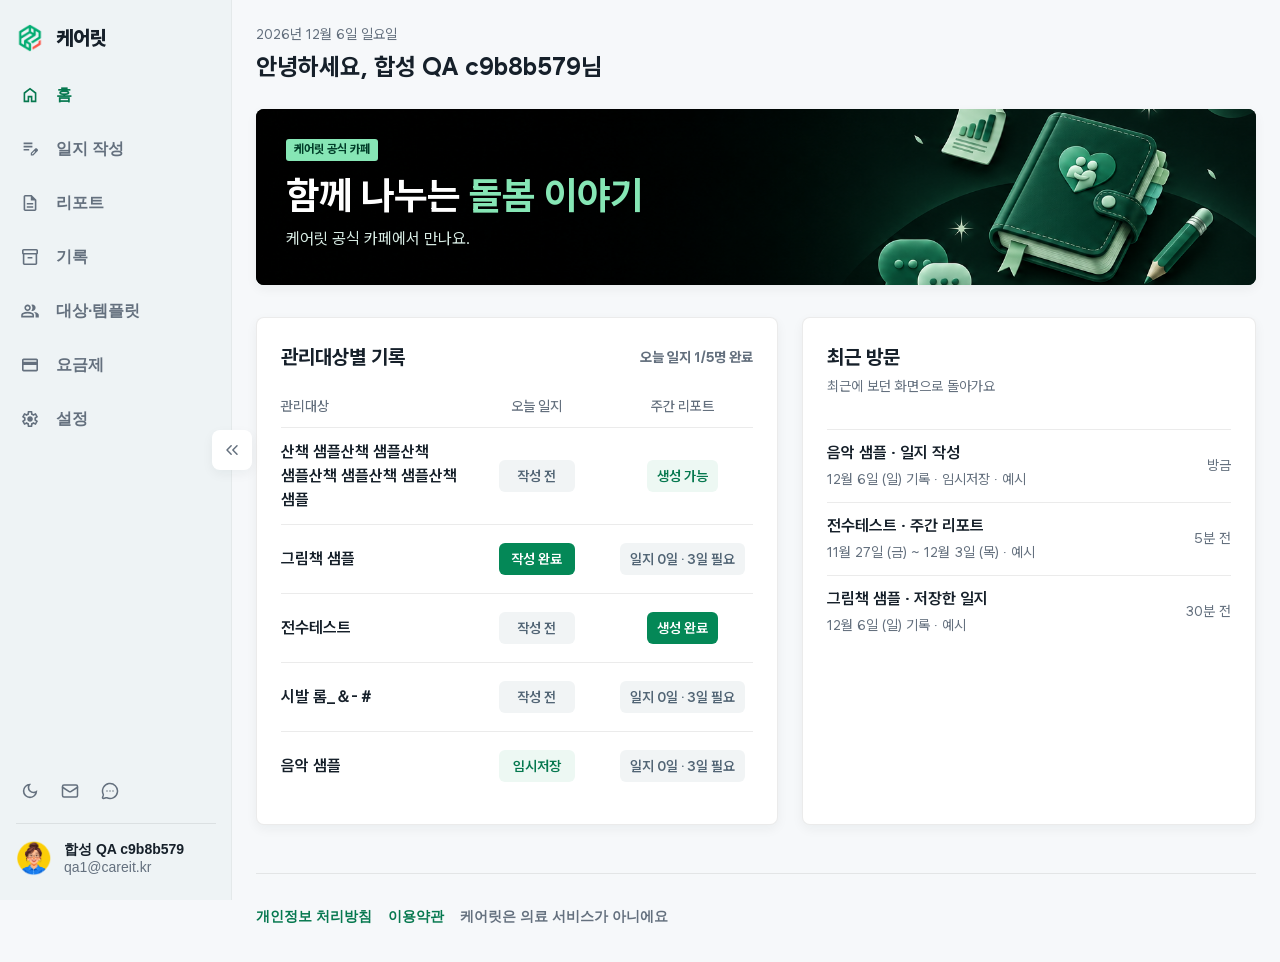
==== commit 1fd6aa51: "Improve mobile settings and scoring preview" ====
--- a/careit-local-mockup/index.html
+++ b/careit-local-mockup/index.html
@@ -214,7 +214,11 @@
 
   <template id="page-settings" data-path="/settings">
     <section class="page settings-page"><header class="page-header"><div><h1>설정</h1></div></header><div class="settings-stack"><section class="settings-card settings-account"><h2>계정</h2><dl><div class="account-profile-row"><dt>이름</dt><dd class="account-value"><span data-account-name>합성 QA c9b8b579</span><button class="button tertiary" type="button" data-action="edit-account-name">수정</button></dd></div><div class="account-profile-row"><dt>이메일</dt><dd class="account-value">qa1@careit.kr</dd></div><div><dt>요금제</dt><dd class="account-value" data-account-plan>팀</dd></div><div class="account-invite-row"><dt><label for="account-invite-url">초대 링크</label></dt><dd class="account-value account-invite-value"><div class="account-invite-controls"><input id="account-invite-url" type="text" readonly><button class="button secondary" type="button" data-action="copy-account-invite">복사</button></div></dd></div></dl><div class="account-actions"><div class="account-main-actions"><button class="button secondary" type="button" data-action="account-preview">로그아웃</button></div></div><p role="status"></p><p role="status"></p></section>
-      <section class="settings-card settings-security" aria-labelledby="sessions-title"><h2 id="sessions-title">로그인 및 보안</h2><div class="settings-security-row"><div><strong>비밀번호</strong></div><button class="button tertiary" type="button" data-action="password-preview">비밀번호 변경</button></div><details class="session-details"><summary><span>로그인한 기기 <span data-session-count>5개</span></span></summary><p>최대 5개 기기에서 동시에 로그인할 수 있어요. 5개를 넘으면 가장 오래 쓰지 않은 기기의 로그인이 자동으로 해제돼요.</p><ul class="session-list">
+      <section class="settings-card settings-security" aria-labelledby="sessions-title"><h2 id="sessions-title">로그인 및 보안</h2><div class="settings-security-row"><div><strong>비밀번호</strong></div><button class="button tertiary" type="button" data-action="password-preview">비밀번호 변경</button><button class="settings-password-mobile" type="button" data-action="password-preview">비밀번호 변경</button></div>
+      <section class="social-login-settings" aria-labelledby="social-login-title"><h3 id="social-login-title">간편 로그인</h3><p>연결한 계정으로 케어릿에 로그인할 수 있어요.</p>
+        <div class="social-login-row"><div class="social-login-identity"><span class="social-login-icon" aria-hidden="true"><svg viewBox="0 0 24 24"><path fill="#4285F4" d="M23.5 12.3c0-.8-.1-1.6-.2-2.3H12v4.5h6.5a5.6 5.6 0 0 1-2.4 3.6v3h3.9c2.3-2.1 3.5-5.2 3.5-8.8Z"/><path fill="#34A853" d="M12 24c3.2 0 5.9-1.1 7.9-2.9l-3.9-3c-1 .7-2.4 1.1-4 1.1-3.1 0-5.7-2.1-6.6-4.9H1.4v3.1A12 12 0 0 0 12 24Z"/><path fill="#FBBC05" d="M5.4 14.3a7.2 7.2 0 0 1 0-4.6V6.6H1.4a12 12 0 0 0 0 10.8l4-3.1Z"/><path fill="#EA4335" d="M12 4.8c1.8 0 3.4.6 4.6 1.8l3.4-3.4A12 12 0 0 0 1.4 6.6l4 3.1C6.3 6.9 8.9 4.8 12 4.8Z"/></svg></span><div><strong>Google</strong><span data-social-status="google">연결됨</span></div></div><button class="button secondary social-login-action" type="button" data-action="social-link" data-provider="google">연결 해제</button></div>
+        <div class="social-login-row"><div class="social-login-identity"><span class="social-login-icon kakao" aria-hidden="true"><svg viewBox="0 0 24 24"><path fill="#000" d="M12 3C6.8 3 2.6 6.3 2.6 10.4c0 2.6 1.7 4.9 4.3 6.2l-1.1 4c-.1.4.3.7.6.5l4.7-3.1c.3 0 .6.1.9.1 5.2 0 9.4-3.3 9.4-7.7S17.2 3 12 3Z"/></svg></span><div><strong>카카오</strong><span data-social-status="kakao">연결되지 않음</span></div></div><button class="button secondary social-login-action" type="button" data-action="social-link" data-provider="kakao">연결</button></div>
+      </section><details class="session-details"><summary><span>로그인한 기기 <span data-session-count>5개</span></span></summary><p>최대 5개 기기에서 동시에 로그인할 수 있어요. 5개를 넘으면 가장 오래 쓰지 않은 기기의 로그인이 자동으로 해제돼요.</p><ul class="session-list">
         <li data-session-id="windows-current"><div class="session-info"><div><strong>Chrome · Windows</strong><span class="session-badge">현재 브라우저</span></div><span>로그인 <time>11월 2일 오후 8:06</time></span></div><button class="button secondary" type="button" aria-label="Chrome · Windows 현재 세션 로그아웃" data-action="account-preview">로그아웃</button></li>
         <li data-session-id="mac-1106"><div class="session-info"><div><strong>Chrome · macOS</strong></div><span>로그인 <time>11월 6일 오후 3:01</time></span></div><button class="button secondary" type="button" aria-label="Chrome · macOS 세션 로그아웃" data-action="account-preview">로그아웃</button></li>
         <li data-session-id="android-1103"><div class="session-info"><div><strong>Chrome · Android</strong></div><span>로그인 <time>11월 3일 오후 3:17</time></span></div><button class="button secondary" type="button" aria-label="Chrome · Android 세션 로그아웃" data-action="account-preview">로그아웃</button></li>
--- a/careit-local-mockup/mockup.css
+++ b/careit-local-mockup/mockup.css
@@ -126,6 +126,8 @@
 .score-connected { margin-bottom:var(--space-4); }
 .configuration-back { display:inline-flex; min-height:44px; align-items:center; margin-bottom:var(--space-2); color:var(--muted); font:600 var(--fs-body-sm)/1.5 var(--font-sans); text-decoration:none; }
 .configuration-back:hover { color:var(--primary-dark); }
+.configuration-page .configuration-mobile-back { display:none; }
+.configuration-page .configuration-picker-label,.configuration-page .configuration-mobile-rename { display:none; }
 @media (max-width:479px) {
   .recipient-list-heading { flex-wrap:wrap; }
   .configuration-page .configuration-template-row { flex-wrap:wrap; }
@@ -187,6 +189,7 @@
 .report-recipient-info .dropdown { width:min(430px,100%); }
 .reports-page .report-generation-field .datefield-trigger { height:42px; min-height:42px; }
 .report-mobile-period-status,.report-mobile-journal-link,.report-mobile-preview-trigger { display:none; }
+.reports-page .report-generation-card .report-mobile-period-status { display:none; }
 .report-mobile-preview-wrap { display:contents; }
 @media screen and (max-width:767px) {
   body .app-layout #main-content:has(.reports-page) { background:var(--surface); }
@@ -213,7 +216,7 @@
   body .reports-page .configured-report-question-details li > span { font:400 13px/1.5 var(--font-sans); white-space:normal; overflow-wrap:anywhere; }
   .reports-page .report-mobile-preview-wrap { display:block; position:relative; min-width:0; width:100%; }
   .reports-page .report-mobile-preview-trigger { position:absolute; inset:0; z-index:1; display:flex; align-items:flex-start; justify-content:flex-end; width:100%; padding:12px; border:0; background:transparent; cursor:pointer; }
-  .reports-page .report-mobile-preview-trigger span { display:flex; align-items:center; min-height:44px; padding:0 14px; border-radius:var(--radius-control); background:var(--primary-action); color:#fff; box-shadow:var(--shadow-card); font:700 14px/1.4 var(--font-sans); }
+  .reports-page .report-mobile-preview-trigger span { display:flex; align-items:center; min-height:44px; padding:0 8px; color:#06784f; font:700 14px/1.4 var(--font-sans); }
   .reports-page .configured-report-viewport { padding:8px; }
   .report-document-modal { box-sizing:border-box; width:100vw; max-width:none; height:100dvh; max-height:none; margin:0; padding:0; border:0; border-radius:0; background:var(--screen); color:var(--text); overflow:hidden; }
   .report-document-modal[open] { display:flex; flex-direction:column; }
@@ -236,6 +239,7 @@
 .settings-page .settings-account .button[data-action="cancel-account-name"]:hover { background:var(--line); color:#526575; }
 body[data-theme=dark] .settings-page .settings-account .button[data-action="cancel-account-name"] { color:var(--text); }
 .settings-page .account-invite-row { padding:var(--space-3) 0; }
+.settings-page .settings-card .account-invite-row > dt { align-self:start; padding-top:12px; }
 .settings-page .settings-card .account-invite-value { display:block; min-width:0; width:100%; }
 .settings-page .settings-card dl .account-invite-controls { display:flex; align-items:center; gap:var(--space-2); min-width:0; padding:0; border:0; }
 .settings-page .account-invite-controls input { box-sizing:border-box; flex:1; min-width:0; width:100%; height:44px; min-height:44px; padding:0 var(--space-4); border:0; border-radius:var(--radius-form-control); background:var(--neutral-soft); color:var(--text); font:500 var(--fs-body)/1.5 var(--font-sans); }
@@ -635,6 +639,7 @@
 .records-page .records-pagination button:disabled { opacity:.4; cursor:default; }
 .records-page .records-pagination .pagination-arrow { display:grid; place-items:center; }
 .records-page .records-pagination .pagination-arrow svg { width:20px; height:20px; }
+.records-mobile-page,.record-mobile-reset,.record-mobile-empty-title,.record-mobile-type,.record-report-date-label { display:none; }
 .records-page .record-list .empty-state { min-height:0; padding-top:var(--space-8); }
 .records-page .record-list .empty-state[hidden] { display:none; }
 .records-page .record-list .empty-state h2 { font:700 var(--fs-card-title)/1.5 var(--font-sans); }
@@ -649,20 +654,43 @@
 .records-page .record-list .journal-row:hover { transform:none; }
 .records-page .record-list .record-name { min-width:0; overflow:hidden; text-overflow:ellipsis; white-space:nowrap; color:var(--text); font:650 var(--fs-body)/1.5 var(--font-sans); }
 .records-page .record-list .record-preview { min-width:0; margin:0; display:block; overflow:hidden; text-overflow:ellipsis; white-space:nowrap; color:var(--muted); font:400 var(--fs-body-sm)/1.5 var(--font-sans); }
+.records-page .record-list .record-draft-preview { display:flex; align-items:center; min-width:0; gap:8px; }
+.records-page .record-list .record-draft-badge { flex:none; padding:4px 8px; border-radius:6px; background:var(--mint-soft); color:var(--primary-dark); font:600 var(--fs-body-sm)/1.45 var(--font-sans); }
 .records-page .record-list .record-row time { grid-column:auto; color:var(--muted); white-space:nowrap; font:500 var(--fs-body-sm)/1.5 var(--font-sans); }
 /* 리포트도 기록 화면과 같은 기간 달력과 회색 날짜 선택칸을 사용합니다. */
 .reports-page .report-generation-field .datefield { width:100%; display:flex; }
 .reports-page .report-generation-field .datefield-trigger { height:100%; }
 .reports-page .report-generation-card .datefield-trigger>span { min-width:0; overflow:hidden; overflow-wrap:normal; text-overflow:ellipsis; white-space:nowrap; }
 @media(max-width:767px) {
-  .app-content .records-page .records-date-filter { padding:var(--space-4); }
-  .records-page .records-date-filter .records-date-filter-fields { grid-template-columns:minmax(0,1fr); gap:var(--space-4); }
+  body .app-layout #main-content:has(.records-page) { background:var(--surface); }
+  .records-page .page-header { margin-bottom:20px; }
+  .records-page .page-header h1 { font-size:calc(20px * var(--native-text-scale,1)); }
+  body .app-content .records-page .records-date-filter { padding:0 0 24px; margin-bottom:0; border:0; border-bottom:1px solid var(--line); border-radius:0; background:transparent; box-shadow:none; }
+  body .app-content .records-page .record-list { border:0; border-radius:0; background:transparent; box-shadow:none; }
+  .records-page .records-date-filter .records-date-filter-fields { grid-template-columns:repeat(2,minmax(0,1fr)); gap:var(--space-4) var(--space-3); }
+  .records-page .records-date-filter-field:last-child { grid-column:1/-1; }
+  .records-page .records-date-filter-field>span,.records-page .records-filter-heading>span { font:700 calc(16px * var(--native-text-scale,1))/1.4 var(--font-sans); }
+  .records-page .records-date-filter .dropdown-trigger,.records-page .records-date-filter .datefield-trigger { min-height:44px; font-size:16px; }
   .records-page .record-list-heading { display:none; }
-  .records-page .record-list .journal-row,.records-page .record-list .record-trash-row { grid-template-columns:minmax(0,1fr) auto; gap:var(--space-1) var(--space-3); padding:var(--space-4); }
-  .records-page .record-list .record-name { grid-column:1; grid-row:1; }
-  .records-page .record-list .record-row time { grid-column:2; grid-row:1; font-size:var(--fs-caption); }
-  .records-page .record-list .record-preview { grid-column:1/-1; grid-row:2; }
-  .records-page .record-trash-row .mockup-trash-actions { grid-column:1/-1; margin-top:var(--space-2); }
+  .records-page .record-list .journal-row,.records-page .record-list .record-trash-row { grid-template-columns:minmax(0,1fr) auto; gap:var(--space-1) var(--space-3); padding:var(--space-4) 0; }
+  .records-page .record-list .record-name { grid-column:1; grid-row:1; font-size:calc(15px * var(--native-text-scale,1)); }
+  .records-page .record-list .record-row time { grid-column:2; grid-row:1; font-size:calc(13px * var(--native-text-scale,1)); }
+  .records-page .record-list .record-preview { grid-column:1/-1; grid-row:2; font-size:calc(14px * var(--native-text-scale,1)); }
+  .records-page .record-list .record-draft-preview { grid-column:1/-1; grid-row:2; }
+  .records-page .record-list .empty-state h2 { font-size:calc(18px * var(--native-text-scale,1)); }
+  .records-page .record-list .empty-state p { font-size:calc(14px * var(--native-text-scale,1)); }
+  .records-page .record-trash-row .mockup-trash-actions { grid-column:1/-1; gap:12px; margin-top:var(--space-2); }
+  .records-page .record-trash-row .mockup-trash-actions .button { min-height:44px; }
+  .records-page .record-report-date-label,.records-page .record-mobile-type { display:inline; }
+  .records-page .record-mobile-empty-title { display:inline; }
+  .records-page .record-mobile-empty-title + .record-desktop-empty-title { display:none; }
+  .records-page .record-mobile-reset { display:inline-flex; }
+  .records-page .empty-state:has(.record-mobile-reset) .record-empty-primary { display:none; }
+  .records-page .records-pagination { display:flex; align-items:center; justify-content:center; gap:12px; }
+  .records-page .records-pagination .pagination-number:not(.pagination-arrow) { display:none; }
+  .records-page .records-pagination .pagination-arrow { min-width:44px; min-height:44px; }
+  .records-page .records-pagination .records-mobile-page { display:inline; color:var(--muted); font:600 14px/1.4 var(--font-sans); }
+  .records-page .records-pagination[hidden] { display:none; }
 }
 /* 제목은 카드 위의 텍스트처럼 표시하고 Lucide 연필로 편집 가능함을 알립니다. */
 .journal-inline-title-field { display:inline-flex; align-items:center; gap:4px; flex:0 1 auto; max-width:calc(100% - 82px); padding-inline:0; isolation:isolate; }
@@ -859,7 +887,7 @@
 @media(max-width:1023px) { .app-layout > .nav-handle { left:auto; right:12px; } }
 .app-layout.mockup-nav-collapsed > .nav-handle { left:var(--space-4); right:auto; }
 .app-layout.mockup-nav-collapsed > .nav-handle svg { transform:scaleX(-1); }
-.app-layout > .mobile-header-brand,.app-layout > .nav-handle .nav-handle-hamburger { display:none; }
+.app-layout > .mobile-header-brand,.app-layout > .nav-handle .nav-handle-hamburger,.app-layout > .nav-handle .nav-handle-close { display:none; }
 @media (max-width:1239px) {
   .app-layout > .nav-handle { top:16px; left:172px; right:auto; width:44px; height:44px; transform:none; background:transparent; box-shadow:none; }
   .app-layout.mockup-nav-collapsed > .nav-handle { top:10px; left:16px; right:auto; }
@@ -871,6 +899,8 @@
   .app-layout > .nav-handle,.app-layout.mockup-nav-collapsed > .nav-handle,.app-layout:not(.mockup-nav-collapsed) > .nav-handle { top:10px; left:auto; right:16px; }
   .app-layout > .nav-handle .nav-handle-chevron { display:none; }
   .app-layout > .nav-handle .nav-handle-hamburger { display:block; transform:none; }
+  .app-layout:not(.mockup-nav-collapsed) > .nav-handle .nav-handle-hamburger { display:none; }
+  .app-layout:not(.mockup-nav-collapsed) > .nav-handle .nav-handle-close { display:block; transform:none; }
   .app-layout:not(.mockup-nav-collapsed) > .sidebar { padding-top:18px; }
   .app-layout.mockup-nav-collapsed > .mobile-header-brand { display:flex; position:fixed; z-index:25; top:18px; left:20px; padding:0; }
 }
@@ -966,6 +996,13 @@
 .journal-memo-card .journal-inline-title-field { padding:0; }
 .journal-memo-card .journal-inline-title-heading .journal-inline-title-input { font:700 14px/20px var(--font-sans); pointer-events:none; }
 .journal-memo-fields .field-heading>label { font:700 var(--fs-body)/1.4 var(--font-sans); }
+body .app-content .journal-page .journal-memo-fields > .field { row-gap:0; }
+.journal-memo-fields .field-heading { box-sizing:border-box; min-height:52px; padding-bottom:8px; align-items:center; }
+@media (max-width:767px) {
+  .journal-memo-fields .field-heading:has(.journal-ai-controls) { flex-wrap:nowrap; }
+  .journal-memo-fields .field-heading:has(.journal-ai-controls) > label { flex:1; min-width:0; overflow:hidden; text-overflow:ellipsis; white-space:nowrap; }
+  .journal-memo-fields .journal-ai-controls button { padding-inline:6px; font-size:12px; }
+}
 .report-recipient-change .button.primary:disabled { opacity:1; background:#78c8ae; color:#fff; box-shadow:none; cursor:not-allowed; }
 /* 라이브 팀 요금제 카드의 현재 목록형 정보 레이아웃 */
 .live-plan-card .live-plan-details { gap:48px; margin-top:var(--space-6); }
@@ -1211,6 +1248,13 @@
 /* 퀵체크의 입력 행 사이를 일정하게 구분합니다. */
 #quick-edit-form .quick-check-editor-controls>.quick-check-form-grid { row-gap:var(--space-5); }
 #quick-edit-form .quick-check-editor-controls>.quick-check-form-grid+.quick-check-form-grid { margin-top:var(--space-5); }
+@media (max-width:767px) {
+  #quick-edit-form .quick-check-form-grid:has(#quick-min) { grid-template-columns:minmax(0,1fr); }
+  #quick-dialog .quick-check-edit-chips { grid-template-columns:repeat(2,minmax(0,1fr)); }
+  #quick-dialog .quick-check-edit-chip .button.danger { width:44px; min-width:44px; }
+  #quick-edit-form .field-heading>label { white-space:normal; overflow:visible; text-overflow:clip; }
+  #quick-edit-form .field-heading .field-limit { flex:none; white-space:nowrap; }
+}
 #quick-edit-form .quick-scale-error { grid-column:1/-1; margin:0; padding:10px 12px; border-radius:var(--radius-control); background:var(--mint-soft); color:var(--primary-dark); font:500 14px/1.5 var(--font-sans); }
 /* 선택된 입력 방식만 체크로 표시하고 실제 라디오 입력은 키보드에서 유지합니다. */
 dialog#quick-type-picker .quick-check-type-card { cursor:pointer; }
@@ -1222,6 +1266,7 @@
 #mockup-dialog .dialog-actions:has([data-action="quick-discard-close"]),#mockup-dialog .dialog-actions:has([data-action="discard-and-move"]) { flex-wrap:wrap; }
 /* 저장된 일지에 대한 안내를 버튼 옆에서도 읽기 쉽게 표시합니다. */
 dialog#quick-type-picker .quick-check-type-footer>p { margin:0; color:var(--text); font:600 calc(15px * var(--native-text-scale,1))/1.5 var(--font-sans); }
+@media (max-width:767px) { dialog#quick-type-picker .quick-check-type-footer>p { display:none; } }
 /* 편집 화면의 섹션 제목은 카드 바깥쪽 선에 맞춥니다. */
 .configuration-page .configuration-quick-check>header { padding-inline:0; }
 
@@ -1265,9 +1310,18 @@
 .score-area-content { min-width:0; padding:24px 28px 28px; }
 .score-area-panel[hidden] { display:none; }
 .score-area-heading { display:flex; align-items:start; justify-content:space-between; gap:16px; margin-bottom:20px; }
-.score-area-heading>div { min-width:0; }
+.score-area-heading>div { flex:1; min-width:0; }
+.score-area-heading .score-title-editor { width:min(218px,100%); }
+.score-title-input { position:relative; flex:1; min-width:0; }
+.score-title-input:has(input[hidden]) { display:none; }
+.score-editor-page .score-editor-template .score-title-input input,.score-editor-page .score-area-heading .score-title-input input { box-sizing:border-box; width:100%; padding-right:76px; }
+.score-editor-page .score-title-input .field-limit { position:absolute; top:50%; right:12px; display:block; transform:translateY(-50%); pointer-events:none; }
+.score-title-done[hidden] { display:none; }
+.score-area-panel .score-question-list li>div { position:relative; }
+.score-area-panel .score-question-list textarea { box-sizing:border-box; padding-right:82px; }
+.score-area-panel .score-question-list .score-input-limit { position:absolute; top:14px; right:12px; pointer-events:none; }
 .score-area-heading .score-title-text { font:var(--type-card-title); }
-.score-area-heading p { margin:4px 0 0; color:var(--muted); font:var(--type-caption); }
+.score-area-heading p { margin:4px 0 0; color:var(--muted); font:var(--type-caption); text-align:right; }
 .score-area-heading>.button { flex:none; }
 .score-area-panel .score-question-list { gap:12px; }
 .score-area-panel .score-question-list li { grid-template-columns:28px minmax(0,1fr) 56px; align-items:start; }
@@ -1319,6 +1373,8 @@
 .score-area-panel .score-question-list li>.button { min-height:48px; align-self:start; }
 
 .score-editor-heading { position:relative; }
+.score-editor-page .score-editor-template .score-title-edit,.score-editor-page .score-editor-actions [data-action="score-reset"] { background:var(--neutral-soft); color:var(--muted); }
+.score-editor-page .score-editor-template .score-title-edit:hover,.score-editor-page .score-editor-actions [data-action="score-reset"]:hover { background:var(--line); color:var(--muted); }
 .score-editor-heading .score-criteria-save-status { position:absolute; top:100%; right:0; min-height:0; margin-top:4px; }
 
 /* 템플릿 선택과 연결 대상을 같은 높이에 배치합니다. */
@@ -1389,3 +1445,300 @@
 #recipient-choose-dialog .recipient-choose-count { margin:0; color:var(--muted); font:650 var(--fs-body-sm)/1.5 var(--font-sans); }
 #recipient-choose-dialog .dialog-actions { display:flex; flex:none; gap:8px; margin:0; }
 @media (max-width:600px) { .recipient-limit-notice { align-items:flex-start; flex-direction:column; padding:16px; } #recipient-choose-dialog .recipient-choose-dialog-header { padding:16px; } .recipient-choose-body { padding:16px; } }
+
+.score-area-mobile-row,.score-area-mobile-select,.score-mobile-save,.score-mobile-label,.score-area-mobile-reset { display:none; }
+.pricing-features-toggle { display:none; }
+/* 모바일 쿠폰함 탭 */
+@media (max-width:767px) {
+  body .app-content .coupons-page>.coupon-tabs { width:100%; margin-bottom:24px; padding:0; gap:0; overflow:hidden; border-radius:0; border-bottom:1px solid var(--line); background:transparent; box-shadow:none; }
+  body .app-content .coupons-page>.coupon-tabs button { position:relative; flex:1 1 0; min-width:0; min-height:48px; padding:0 4px; border:0; border-radius:0; background:transparent; box-shadow:none; color:var(--muted); font-size:14px; white-space:nowrap; }
+  body .app-content .coupons-page>.coupon-tabs button[aria-pressed="true"] { background:transparent; color:var(--primary-dark); box-shadow:none; }
+  body .app-content .coupons-page>.coupon-tabs button[aria-pressed="true"]::after { content:""; position:absolute; left:0; right:0; bottom:0; height:2px; border-radius:2px; background:var(--primary-dark); }
+}
+
+/* 모바일 설정 */
+@media (max-width:767px) {
+  body .app-layout #main-content:has(.settings-page) { background:var(--surface); }
+  .settings-page .page-header h1 { font-size:calc(20px * var(--native-text-scale,1)); }
+  body .app-content .settings-page .settings-card { margin:0 0 24px; padding:0 0 24px; border:0; border-bottom:1px solid var(--line); border-radius:0; background:transparent; box-shadow:none; }
+  .settings-page .settings-card h2 { margin-bottom:16px; font-size:calc(18px * var(--native-text-scale,1)); }
+  .settings-page .settings-account dl>div { grid-template-columns:64px minmax(0,1fr); gap:8px; }
+  .settings-page .settings-account dl>.account-invite-row { grid-template-columns:64px minmax(0,1fr); gap:8px; padding:12px 0; }
+  .settings-page .settings-account #account-name { height:44px; }
+  .settings-page .settings-account .account-invite-controls { width:100%; }
+  .settings-page .settings-card :is(dt,dd),.settings-page .settings-security-row strong,.settings-page .session-details>summary,.settings-page .session-info strong,.settings-page .settings-consent-status,.settings-page .settings-links small { font-size:calc(14px * var(--native-text-scale,1)); }
+  .settings-page .settings-consent-details>summary { min-height:44px; margin-top:4px; }
+  body .app-content .settings-page .settings-card:has(+ .settings-links) { margin-bottom:0; }
+  body .app-content .settings-page .settings-links { padding-bottom:0; }
+  .settings-page .settings-links>a { min-height:72px; }
+}
+
+/* 모바일 요금제 */
+@media (max-width:767px) {
+  body .app-layout #main-content:has(.pricing-page) { background:var(--surface); }
+  .pricing-page .page-header h1 { font-size:calc(20px * var(--native-text-scale,1)); }
+  body .app-content .pricing-page .subscription-card { margin-bottom:24px; padding:0 0 24px; border:0; border-bottom:1px solid var(--line); border-radius:0; background:transparent; box-shadow:none; }
+  .pricing-page .subscription-heading h2 { font-size:calc(18px * var(--native-text-scale,1)); }
+  .pricing-page .live-plan-card .live-plan-details { gap:24px; margin-top:24px; }
+  .pricing-page .live-plan-card .live-plan-details h3 { font-size:calc(16px * var(--native-text-scale,1)); }
+  .pricing-page .live-plan-card .live-plan-details dl>div { min-height:44px; padding:10px 0; }
+  .pricing-page .subscription-overview-details { grid-template-columns:1fr; gap:0; margin-top:20px; padding:0; border-bottom:0; }
+  .pricing-page .subscription-overview-details>div { display:grid; grid-template-columns:minmax(0,1fr) auto; gap:4px 12px; align-items:baseline; padding:12px 0; border-bottom:1px solid var(--line); }
+  .pricing-page .subscription-overview-details dd { margin:0; text-align:right; }
+  .pricing-page .subscription-overview-details p { grid-column:1/-1; margin:0; }
+  .pricing-page .subscription-management { margin-top:16px; }
+  .pricing-page .team-member-list { margin-top:16px; }
+  body .app-content .pricing-page .subscription-card:has(.team-member-list) { padding-bottom:16px; }
+  .pricing-page .team-member-list li:last-child { padding-bottom:0; }
+  .pricing-page .subscription-comparison>summary { min-height:44px; display:flex; align-items:center; }
+  .pricing-page .pricing-grid { grid-template-columns:minmax(0,1fr); gap:16px; }
+  body .app-content .pricing-page .pricing-card { gap:16px; padding:20px; border:1px solid var(--line); border-radius:var(--radius-card); box-shadow:none; }
+  .pricing-page .pricing-card h2 { font-size:calc(18px * var(--native-text-scale,1)); }
+  .pricing-page .pricing-price-block { min-height:0; }
+  .pricing-page .pricing-price { font-size:calc(28px * var(--native-text-scale,1)); }
+  .pricing-page .pricing-features { gap:10px; padding-top:16px; }
+  .pricing-page .pricing-features li { font-size:calc(15px * var(--native-text-scale,1)); }
+  .pricing-page .pricing-card:not(.features-expanded) .pricing-features li:nth-child(n+4) { display:none; }
+  .pricing-page .pricing-features-toggle { display:inline-flex; align-items:center; justify-content:flex-start; min-height:44px; margin:-4px 0 0; padding:0; border:0; background:transparent; color:var(--primary-dark); font:600 calc(14px * var(--native-text-scale,1))/1.4 var(--font-sans); cursor:pointer; }
+  .pricing-page .subscription-card [data-action="team-invite"]:disabled { display:none; }
+  .pricing-page .subscription-header p,.pricing-page .team-records-note,.pricing-page .subscription-overview-details :is(dt,p),.pricing-page .live-plan-card .live-plan-details :is(dt,dd),.pricing-page .team-member-list li>div>span { font-size:calc(14px * var(--native-text-scale,1)); }
+  #screen .qa-billing-toggle { position:static; display:block; min-height:44px; margin:0 0 24px auto; }
+  #screen .qa-billing-panel { position:static; width:100%; max-width:100%; max-height:none; margin:0 0 24px; box-sizing:border-box; }
+
+}
+
+/* 모바일 대상·템플릿 목록 */
+@media (max-width:767px) {
+  body .app-layout #main-content:has(.recipients-page) { background:var(--surface); }
+  .recipients-page .page-header { margin-bottom:20px; }
+  .recipients-page .page-header h1 { font-size:calc(20px * var(--native-text-scale,1)); }
+  body .app-content .recipients-page>.record-tabs { width:100%; margin-bottom:24px; padding:0; gap:0; overflow:hidden; border-radius:0; border-bottom:1px solid var(--line); background:transparent; box-shadow:none; }
+  body .app-content .recipients-page>.record-tabs button { position:relative; flex:1 1 0; min-width:0; min-height:48px; padding:0 4px; border:0; border-radius:0; background:transparent; box-shadow:none; color:var(--muted); font-size:14px; white-space:nowrap; }
+  body .app-content .recipients-page>.record-tabs button[aria-pressed="true"] { background:transparent; color:var(--primary-dark); box-shadow:none; }
+  body .app-content .recipients-page>.record-tabs button[aria-pressed="true"]::after { content:""; position:absolute; left:0; right:0; bottom:0; height:2px; border-radius:2px; background:var(--primary-dark); }
+  .recipients-page .recipient-list-heading,.recipients-page .template-library>h2 { margin-bottom:12px; font-size:18px; }
+  .recipients-page .recipient-memo-grid,.recipients-page .template-library-grid { gap:0; }
+  .recipients-page .recipient-list-heading h2 span { display:inline; margin:0 0 0 8px; font-size:13px; font-weight:500; }
+  .recipients-page .recipient-list-heading .add-recipient-button:disabled { display:none; }
+  body .app-content .recipients-page :is(.recipient-memo-card,.template-library-card) { position:relative; min-height:0; padding:16px 32px 16px 0; border:0; border-top:1px solid var(--line); border-radius:0; background:transparent; box-shadow:none; }
+  .recipients-page .recipient-memo-card { gap:6px; }
+  .recipients-page .recipient-memo-card-heading { min-height:0; align-items:center; gap:8px; }
+  .recipients-page .recipient-memo-card-heading h2,.recipients-page .template-library-card h3 { overflow:visible; white-space:normal; overflow-wrap:anywhere; font:700 calc(16px * var(--native-text-scale,1))/1.4 var(--font-sans); }
+  .recipients-page .recipient-memo-card-heading h2 { min-width:0; overflow:hidden; white-space:nowrap; text-overflow:ellipsis; }
+  .recipients-page .template-library-card h3 { margin-bottom:6px; }
+  .recipients-page .recipient-memo-card-info,.recipients-page .template-library-card p { font-size:calc(14px * var(--native-text-scale,1)); }
+  .recipients-page .recipient-memo-card-info { display:block; line-height:1.5; overflow-wrap:anywhere; }
+  .recipients-page .recipient-memo-card-info div,.recipients-page .recipient-memo-card-info dd { display:inline; overflow:visible; white-space:normal; overflow-wrap:anywhere; }
+  .recipients-page .recipient-memo-card-info dt { position:absolute; width:1px; height:1px; overflow:hidden; clip-path:inset(50%); white-space:nowrap; }
+  .recipients-page .recipient-memo-card-info div+div::before { content:'\00a0·\00a0'; color:var(--muted); }
+  body .app-content .recipients-page :is(.recipient-memo-card-heading,.template-library-card)>.button { position:absolute; inset:0; z-index:1; width:100%; height:100%; min-height:44px; padding:0; border:0; background:transparent; box-shadow:none; color:transparent; font-size:0; }
+  body .app-content .recipients-page :is(.recipient-memo-card-heading,.template-library-card)>.button::after { content:'›'; position:absolute; right:4px; top:50%; transform:translateY(-50%); color:var(--muted); font:400 24px/1 var(--font-sans); }
+  body .app-content .recipients-page :is(.recipient-memo-card-heading,.template-library-card)>.button:hover { background:transparent; box-shadow:none; }
+  body .app-content .recipients-page :is(.recipient-memo-card-heading,.template-library-card)>.button:focus-visible { outline:2px solid var(--primary); outline-offset:-2px; }
+  body .app-layout #main-content:has(:is(.configuration-page,.score-editor-page)) { background:var(--surface); }
+  .configuration-page .page-header h1,.score-editor-page .score-editor-heading h1 { font-size:calc(20px * var(--native-text-scale,1)); }
+  .configuration-page .configuration-mobile-back { display:inline-flex; }
+  .configuration-page .configuration-template-row { display:flex; flex-direction:column; align-items:stretch; gap:12px; }
+  .configuration-page .configuration-template-row>.configuration-template-picker { order:1; flex:auto; width:100%; margin:0; display:grid; grid-template-columns:minmax(0,1fr) auto; align-items:end; gap:8px; }
+  body .app-content .configuration-page .configuration-picker-label { display:block; grid-column:1/-1; color:var(--text); font:700 calc(16px * var(--native-text-scale,1))/1.4 var(--font-sans); }
+  .configuration-page .configuration-mobile-rename { display:inline-flex; min-height:44px; white-space:nowrap; }
+  .configuration-page .configuration-template-picker .dropdown-trigger { min-height:44px; }
+  .configuration-page .configuration-template-row>.field { order:2; width:100%; }
+  .configuration-page .configuration-template-row>.configuration-template-save { order:3; align-self:flex-end; min-height:44px; }
+  .configuration-page .configuration-template-name:not(.is-renaming) .configuration-template-row>.field,.configuration-page .configuration-template-name:not(.is-renaming) .configuration-template-save { display:none; }
+  body .app-content .configuration-page .configuration-template-name.is-renaming .configuration-mobile-rename { color:var(--muted); background:var(--neutral-soft); }
+
+  body .app-content .configuration-page .configuration-template-card { padding:0 0 24px; border:0; border-bottom:1px solid var(--line); border-radius:0; background:transparent; box-shadow:none; }
+  .configuration-page .configuration-grid { gap:0; }
+  body .app-content .configuration-page .configuration-card { padding:20px 0; border:0; border-top:1px solid var(--line); border-radius:0; background:transparent; box-shadow:none; }
+  body .app-content .configuration-page .configuration-card:hover { box-shadow:none; transform:none; }
+  body .app-content .configuration-page .configuration-quick-check .quick-check-form { padding:0; background:transparent; box-shadow:none; }
+  .configuration-page .configuration-quick-check h2,.score-editor-page .score-area-list h2 { font-size:calc(18px * var(--native-text-scale,1)); }
+  body .app-content .score-editor-page .score-editor-top { padding:0 0 24px; border:0; border-bottom:1px solid var(--line); border-radius:0; background:transparent; box-shadow:none; }
+  .score-editor-page .score-editor-template .dropdown-trigger,
+  .score-editor-page .score-editor-template .score-title-edit { height:44px; min-height:44px; box-sizing:border-box; }
+  .score-editor-page .score-editor-template .score-title-edit,
+  .score-editor-page .score-area-heading .score-title-edit,
+  .score-editor-page .score-editor-actions [data-action="score-reset"] { background:var(--neutral-soft); color:var(--muted); }
+  body .app-content .score-editor-page .score-editor-workspace { border:0; border-radius:0; background:transparent; box-shadow:none; }
+  .score-editor-page .score-area-list { padding:0 0 16px; }
+  .score-editor-page .score-area-list-heading { padding:0; }
+  .score-editor-page .score-area-mobile-row { display:flex; align-items:stretch; gap:8px; margin-top:12px; }
+  .score-editor-page .score-area-mobile-row .score-area-mobile-reset { display:inline-flex; align-items:center; justify-content:center; flex:none; min-height:44px; background:var(--neutral-soft); color:var(--muted); }
+  .score-editor-page .score-editor-actions { display:none; }
+  .score-editor-page .score-area-content { padding:20px 0 0; }
+  .score-editor-page .score-area-options { display:none; }
+  .score-editor-page .score-area-mobile-select { display:block; flex:1; min-width:0; }
+  .score-editor-page .score-area-mobile-select .dropdown-trigger { width:100%; }
+  .score-editor-page .score-editor-actions>button[type="submit"] { display:none; }
+  .score-editor-page .score-mobile-save { display:flex; align-items:center; justify-content:flex-end; gap:12px; padding:20px 0 0; }
+  .score-editor-page .score-mobile-save .score-editor-status { margin-right:auto; text-align:left; }
+  .score-editor-page .score-desktop-label { display:none; }
+  .score-editor-page .score-mobile-label { display:inline; }
+  .score-editor-page .score-area-panel .score-question-list li { grid-template-columns:minmax(0,1fr) auto; gap:4px 8px; align-items:center; }
+  .score-editor-page .score-area-panel .score-question-list li>span { grid-column:1; grid-row:1; justify-self:start; text-align:left; }
+  .score-editor-page .score-area-panel .score-question-list li>div { grid-column:1/-1; grid-row:2; min-width:0; }
+  .score-editor-page .score-area-panel .score-question-list li>.button { grid-column:2; grid-row:1; min-height:44px; }
+}
+
+/* App preview: primary navigation stays within reach. */
+.app-bottom-nav { display:none; }
+@media (max-width:767px) {
+  body.mobile-app-preview .app-layout > main { padding-bottom:calc(98px + env(safe-area-inset-bottom)) !important; }
+  body.mobile-app-preview .app-bottom-nav { display:flex; position:fixed; z-index:21; inset:auto 0 0; padding:0; background:var(--surface); border-top:1px solid var(--line); }
+  body.mobile-app-preview .app-layout:not(.mockup-nav-collapsed) .app-bottom-nav { display:none; }
+  .app-bottom-nav :is(a,button) { box-sizing:border-box; flex:1; min-width:0; min-height:calc(66px + env(safe-area-inset-bottom)); padding:5px 2px calc(5px + env(safe-area-inset-bottom)); display:flex; flex-direction:column; justify-content:center; align-items:center; gap:2px; border:0; border-radius:0; background:transparent; color:var(--muted); font:600 11px/1.25 var(--font-sans); text-decoration:none; }
+  .app-bottom-nav svg { width:22px; height:22px; flex:none; }
+  .app-bottom-nav :is(a,button).active { color:var(--primary-dark); }
+  .app-bottom-nav :is(a,button):active { background:var(--neutral); }
+}
+@media print { .app-bottom-nav { display:none!important; } }
+
+/* Mobile touch layouts. */
+.mobile-menu-scrim,.mobile-report-calendar-close { display:none; }
+@media (max-width:767px) {
+  .home-status-table .home-status-link:active,.records-page .record-list .journal-row:active { background:var(--neutral); }
+  .app-layout:not(.mockup-nav-collapsed) > .mobile-menu-scrim { display:block; position:fixed; z-index:25; inset:0; width:100%; height:100%; border:0; background:rgba(14,24,29,.42); }
+  .app-layout:not(.mockup-nav-collapsed) > .sidebar { left:auto; right:0; top:0; width:80%; max-width:360px; height:100dvh; z-index:26; box-sizing:border-box; box-shadow:-8px 0 28px rgba(0,0,0,.12); }
+  .app-layout:not(.mockup-nav-collapsed) > .nav-handle { z-index:27; }
+  .mockup-report-weeks[popover] { position:fixed; left:0!important; top:auto!important; right:0; bottom:0; width:100%; max-width:none; max-height:calc(100dvh - 24px)!important; padding:20px 20px calc(20px + env(safe-area-inset-bottom)); border-radius:16px 16px 0 0; box-shadow:0 -8px 32px rgba(0,0,0,.18); }
+  .mockup-report-weeks .mobile-report-calendar-close { display:grid; place-items:center; position:absolute; right:12px; top:8px; width:44px; height:44px; border:0; background:transparent; color:var(--muted); font-size:24px; }
+  .mockup-report-weeks .date-range-prompt { padding-right:44px; }
+  .mockup-report-weeks .datefield-day { min-height:44px; }
+}
+@media print { .mobile-menu-scrim { display:none!important; } }
+
+/* Mobile back links retain their destinations and provide a larger touch target. */
+.mobile-back-icon { display:none; }
+@media (max-width:767px) {
+  .configuration-page .configuration-mobile-back,.score-editor-page .score-editor-back,.policy-page .policy-back,.licenses-page .back-link { display:inline-flex; align-items:center; gap:6px; min-height:44px; margin:0 0 4px; padding:4px 8px 4px 0; color:var(--muted); font:600 15px/1.4 var(--font-sans); text-decoration:none; }
+  :is(.configuration-mobile-back,.score-editor-back,.policy-back,.licenses-page .back-link) .mobile-back-icon { display:block; width:20px; height:20px; flex:none; }
+  :is(.configuration-mobile-back,.score-editor-back,.policy-back,.licenses-page .back-link) .desktop-back-chevron { display:none; }
+  :is(.configuration-mobile-back,.score-editor-back,.policy-back,.licenses-page .back-link):active { color:var(--primary-dark); }
+}
+
+@media (max-width:767px) {
+  .recipients-page { touch-action:pan-y pinch-zoom; }
+}
+@media (max-width: 767px) {
+  body .app-layout #main-content:has(.home-page) { background: var(--surface); }
+  body .app-content .home-page .home-today {
+    padding: 0;
+    background: transparent;
+    border: 0;
+    border-radius: 0;
+    box-shadow: none;
+  }
+  .home-page .home-status-table .home-status-link {
+    display: grid;
+    grid-template-columns: minmax(0, 1fr);
+    grid-template-rows: auto auto;
+    gap: 3px;
+    align-content: start;
+    padding: 8px 0 12px;
+  }
+  .home-page .home-status-table .home-status-label { grid-column: 1; grid-row: 1; font-size: calc(13px * var(--native-text-scale, 1)); }
+  body .home-today .home-status-table .home-status-link .home-status-value { grid-column: 1; grid-row: 2; color: var(--text); overflow-wrap: anywhere; }
+  body .home-today .home-status-table .home-status-link .home-status-value:is(.is-action, .is-ready) { color: var(--primary-dark); }
+}
+
+@media (min-width: 768px) {
+  .recipients-page > .record-tabs { width:100%; max-width:none; gap:0; padding:0; overflow:visible; border-bottom:1px solid var(--line); border-radius:0; background:transparent; box-shadow:none; }
+  .recipients-page > .record-tabs button { position:relative; min-height:48px; padding:0 20px; border-radius:0; background:transparent; box-shadow:none; color:var(--muted); font-size:15px; }
+  .recipients-page > .record-tabs button[aria-pressed="true"] { background:transparent; box-shadow:none; color:var(--primary-dark); }
+  .recipients-page > .record-tabs button[aria-pressed="true"]::after { content:""; position:absolute; left:0; right:0; bottom:-1px; height:2px; background:var(--primary-dark); }
+  .recipients-page > .record-tabs button:hover { color:var(--primary-dark); }
+}
+
+@media (max-width:767px) {
+  .app-layout.mockup-nav-collapsed::before { background:var(--surface); border-bottom:0; }
+  body[data-mobile-home="false"] .app-layout.mockup-nav-collapsed > .mobile-header-brand { display:none; }
+  .mobile-header-brand strong { max-width:calc(100vw - 120px); overflow:hidden; text-overflow:ellipsis; white-space:nowrap; font-weight:650; }
+  .app-layout.mockup-nav-collapsed > .mobile-scroll-title:not([hidden]) { display:block; position:fixed; z-index:25; top:32px; left:20px; max-width:calc(100vw - 100px); overflow:hidden; color:var(--text); font:700 calc(20px * var(--native-text-scale,1))/normal var(--font-sans); text-overflow:ellipsis; white-space:nowrap; pointer-events:none; transform:translateY(-50%); }
+}
+.mobile-scroll-title { display:none; }
+.settings-security-heading { display:contents; }
+.settings-security-logout { display:none; }
+@media (max-width:767px) {
+  body.mobile-app-preview .app-layout.mockup-nav-collapsed::before,
+  body.mobile-app-preview .app-layout.mockup-nav-collapsed > .mobile-header-brand,
+  body.mobile-app-preview .app-layout.mockup-nav-collapsed > .mobile-scroll-title,
+  body.mobile-app-preview .app-layout.mockup-nav-collapsed > .nav-handle { display:none; }
+  body.mobile-app-preview .app-layout > main { padding-top:calc(32px + env(safe-area-inset-top)); }
+  body.mobile-app-preview .site-footer { display:none; }
+  body.mobile-app-preview #main-content:has(.settings-page) .site-footer { display:flex; margin-top:0; padding-top:0; border-top:0; }
+  body.mobile-app-preview #main-content:has(.settings-page) .site-footer-row { gap:0 12px; }
+  body.mobile-app-preview .app-layout > main:has(.settings-page) { padding-bottom:calc(82px + env(safe-area-inset-bottom)) !important; }
+  body.mobile-app-preview .site-footer-row { font-size:calc(12px * var(--native-text-scale,1)); }
+  body.mobile-app-preview .settings-account .account-actions { display:none; }
+  body.mobile-app-preview .settings-account dl dt { font-weight:600; }
+  body.mobile-app-preview .settings-page .settings-consents > h2 { margin-bottom:24px; }
+  body.mobile-app-preview .settings-page .settings-consents > .consent-row:first-of-type { padding-top:16px; border-top:1px solid var(--line); }
+  body.mobile-app-preview .settings-security-heading { display:flex; align-items:center; justify-content:space-between; gap:12px; margin-bottom:24px; }
+  body.mobile-app-preview .settings-page .settings-security-heading h2 { margin:0; }
+  body.mobile-app-preview .settings-security-logout { display:inline-flex; background:var(--neutral-soft); color:#526575; }
+  body.mobile-app-preview[data-theme="dark"] .settings-security-logout { color:var(--text); }
+  body.mobile-app-preview .reports-page:has(.reports-layout > .empty-state) { display:flex; flex-direction:column; min-height:calc(100dvh - 98px - env(safe-area-inset-top) - env(safe-area-inset-bottom)); }
+  body.mobile-app-preview .reports-page:has(.reports-layout > .empty-state) .stored-reports { margin:auto 0; }
+  body.mobile-app-preview .reports-page:not(.report-needs-journals):not(.report-no-period):has(.reports-layout > .empty-state) .stored-reports { margin-bottom:0; }
+  body.mobile-app-preview .reports-page:has(.reports-layout > .empty-state) .empty-state { padding-top:0; }
+  body.mobile-app-preview .reports-page:has(.reports-layout > .empty-state) > .report-recipient-change { margin:16px 0 auto; }
+  body.mobile-app-preview .report-document-modal-controls { display:none; }
+  body.mobile-app-preview .report-document-modal-content { touch-action:pan-x pan-y; }
+  body.mobile-app-preview #screen :is(.page:not(.home-page) > .page-header h1, .score-editor-page .score-editor-heading h1)::before { content:""; display:inline-block; width:24px; height:24px; margin-right:10px; vertical-align:-5px; background:url("assets/logo.webp") center / contain no-repeat; }
+}
+
+
+/* Settings: linked sign-in methods */
+.settings-page .social-login-settings { border-top:1px solid var(--line); padding:var(--space-4) 0; }
+.settings-page .social-login-settings h3 { margin:0; font-size:var(--fs-body-sm); font-weight:700; }
+.settings-page .social-login-settings > p { margin:4px 0 8px; color:var(--muted); font-size:var(--fs-caption); }
+.social-login-row { display:flex; align-items:center; justify-content:space-between; gap:12px; min-height:64px; }
+.social-login-identity { display:flex; align-items:center; gap:12px; min-width:0; }
+.social-login-identity > div { display:flex; flex-direction:column; gap:4px; min-width:0; }
+.social-login-identity strong { font-size:var(--fs-body-sm); }
+.social-login-identity [data-social-status] { color:var(--muted); font-size:var(--fs-caption); }
+.social-login-icon { width:32px; height:32px; display:grid; place-items:center; flex:none; border-radius:8px; background:var(--neutral-soft); }
+.social-login-icon.kakao { background:#fee500; }
+.social-login-icon svg { width:20px; height:20px; }
+.settings-page .social-login-action { flex:none; background:var(--neutral-soft); color:#526575 !important; }
+body[data-theme=dark] .settings-page .social-login-action { color:var(--text) !important; }
+.settings-password-mobile { display:none; }
+@media (max-width:767px) {
+  body .app-content .settings-page .settings-card h2 { font-size:calc(18px * var(--native-text-scale,1)); }
+  body .app-content .settings-page :is(.settings-card dt,.settings-card dd,.settings-security-row strong,.session-details>summary,.session-info strong,.consent-row h3,.settings-links strong,.social-login-settings h3,.social-login-identity strong) { font-size:calc(15px * var(--native-text-scale,1)); }
+  body .app-content .settings-page :is(.settings-consent-status,.settings-links small,.social-login-settings>p,.social-login-identity [data-social-status],.settings-account small) { font-size:calc(14px * var(--native-text-scale,1)); }
+  body .app-content .settings-page .settings-card .button { min-height:44px; padding-inline:12px; }
+  body .app-content .settings-page .settings-consents .button { background:var(--neutral-soft) !important; color:#526575 !important; }
+  body[data-theme=dark] .app-content .settings-page .settings-consents .button { color:var(--text) !important; }
+  body .app-content .settings-page .settings-card .button:not([data-consent-state="not-agreed"]):not([data-connected="false"]) { color:#526575 !important; }
+  body[data-theme=dark] .app-content .settings-page .settings-card .button:not([data-consent-state="not-agreed"]):not([data-connected="false"]) { color:var(--text) !important; }
+  body .app-content .settings-page .settings-security-row { padding:0; }
+  .settings-page .settings-security-row > div,.settings-page .settings-security-row > .button { display:none; }
+  .settings-page .settings-security-row .settings-password-mobile { display:flex; align-items:center; justify-content:space-between; width:100%; min-height:56px; padding:12px 0; border:0; background:transparent; color:var(--text); text-align:left; font:600 calc(15px * var(--native-text-scale,1))/1.4 var(--font-sans); cursor:pointer; }
+  .settings-password-mobile::after { content:'›'; color:var(--muted); font-size:20px; }
+  body .app-content .settings-page .social-login-settings { padding-block:12px; }
+  body .app-content .settings-page .social-login-row { min-height:60px; }
+  body.mobile-app-preview .settings-security-heading { margin-bottom:16px; }
+}
+body .app-content .settings-page .settings-consents .button[data-consent-state="not-agreed"] { color:var(--primary-dark) !important; }
+body .app-content .settings-page .social-login-action[data-connected="false"] { color:#526575 !important; }
+body[data-theme=dark] .app-content .settings-page .settings-consents .button[data-consent-state="not-agreed"] { color:var(--primary-dark) !important; }
+body[data-theme=dark] .app-content .settings-page .social-login-action[data-connected="false"] { color:var(--text) !important; }
+
+/* Mobile scoring: show actions only for the question being edited. */
+@media (max-width:767px) {
+  .score-editor-page .score-area-list { position:relative; }
+  .score-editor-page .score-area-list-heading { min-height:44px; padding-right:108px; }
+  .score-editor-page .score-area-mobile-row { margin-top:8px; }
+  .score-editor-page .score-area-mobile-row .score-area-mobile-reset { position:absolute; top:0; right:0; }
+  .score-editor-page .score-area-panel .score-question-list { gap:0; }
+  .score-editor-page .score-area-panel .score-question-list li { position:relative; grid-template-columns:minmax(0,1fr); gap:0; align-items:start; padding:12px 0; border-bottom:1px solid var(--line); }
+  .score-editor-page .score-area-panel .score-question-list li>span { display:none; }
+  .score-editor-page .score-area-panel .score-question-list li>div { grid-column:1; grid-row:1; }
+  .score-editor-page .score-area-panel .score-question-list textarea { display:block; min-height:76px; padding:10px 76px 10px 12px; overflow:hidden; resize:none; border-radius:var(--radius-form-control); background:var(--neutral-soft); color:var(--text); font-weight:400; line-height:1.5; }
+  .score-editor-page .score-area-panel .score-question-list li>.button { display:none; position:absolute; z-index:1; grid-column:1; grid-row:1; top:30px; right:4px; width:52px; min-height:44px; margin:0; padding:0; border-radius:var(--radius-control); background:color-mix(in srgb,var(--neutral-soft) 92%,var(--text)); color:#23242a; font-family:var(--font-sans); font-size:calc(14px * var(--native-text-scale,1)); font-weight:500; }
+  body[data-theme=dark] .score-editor-page .score-area-panel .score-question-list li>.button { color:var(--text); }
+  .score-editor-page .score-area-panel .score-question-list li:focus-within>.button { display:inline-flex; }
+  .score-editor-page .score-area-panel .score-question-list .score-input-limit { top:12px; right:12px; }
+}
--- a/careit-local-mockup/quick-check.css
+++ b/careit-local-mockup/quick-check.css
@@ -1,6 +1,6 @@
 /* 퀵체크 입력은 기존 필드의 크기와 선택 색상을 공유합니다. */
 .quick-check-clear { border:0; background:transparent; color:var(--muted); padding:4px 0; font:600 13px/1.4 var(--font-sans); cursor:pointer; }
-.quick-check-clear:hover { color:var(--primary-dark); text-decoration:underline; }
+.quick-check-clear:hover { color:var(--primary-dark); text-decoration:none; }
 .quick-check-time { display:block; min-height:0; }
 .timefield { height:auto; }
 .timefield-parts { display:grid; grid-template-columns:1.2fr 1fr 1fr; gap:8px; }
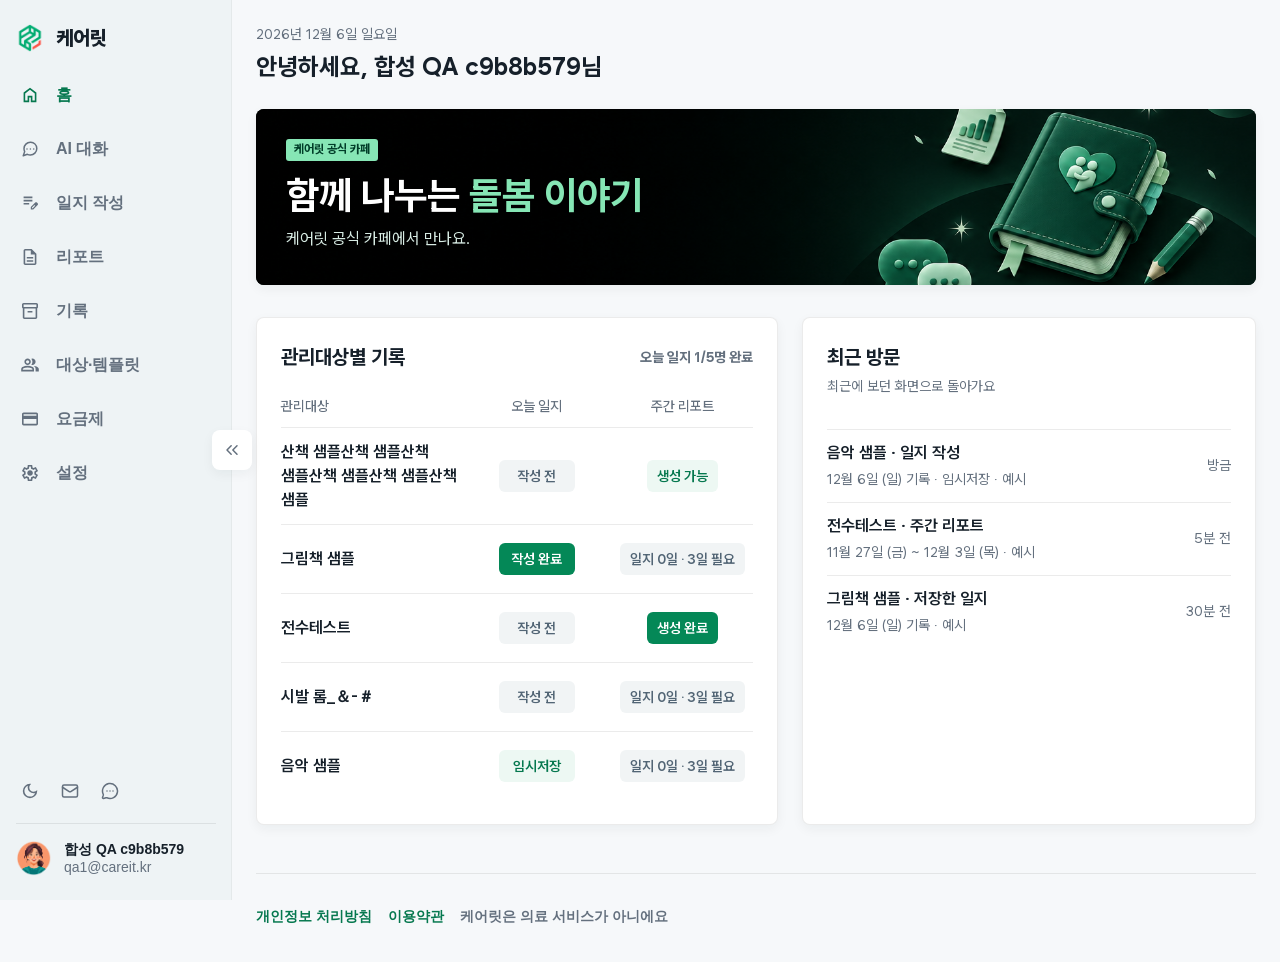
==== commit a79ab325: "Add AI chat workspace mockup" ====
--- a/careit-local-mockup/index.html
+++ b/careit-local-mockup/index.html
@@ -2,7 +2,7 @@
 <html lang="ko" style="--native-text-scale:1">
 <head>
   <meta charset="UTF-8">
-  <script>document.documentElement.dataset.scalePreview = new URLSearchParams(location.search).get('scale') || '';</script>
+  <script>document.documentElement.dataset.scalePreview = new URLSearchParams(location.search).get('scale') || ''; document.documentElement.dataset.aiEmbed = new URLSearchParams(location.search).get('aiEmbed') || '';</script>
   <meta name="viewport" content="width=device-width,initial-scale=1">
   <meta name="referrer" content="no-referrer">
   <meta http-equiv="Content-Security-Policy" content="default-src 'self' data: blob:; script-src 'self' 'unsafe-inline'; style-src 'self' 'unsafe-inline'; font-src 'self' data:; img-src 'self' data: blob:; connect-src 'none'; form-action 'none'; object-src 'none'; base-uri 'none'">
@@ -24,6 +24,7 @@
         <a class="brand" href="#/" data-route="/"><img class="brand-mark" width="28" height="28" alt="" src="assets/logo.webp"><div><strong>케어릿</strong></div></a>
         <nav aria-label="주요 메뉴">
           <a href="#/" data-route="/" class="active" aria-current="page"><svg viewBox="30 -930 900 900" fill="currentColor" aria-hidden="true"><path d="M240-200h120v-240h240v240h120v-360L480-740 240-560v360Zm-80 80v-480l320-240 320 240v480H520v-240h-80v240H160Zm320-350Z"/></svg><span>홈</span></a>
+          <a href="#/ai-chat" data-route="/ai-chat"><svg viewBox="0 0 24 24" fill="none" stroke="currentColor" stroke-width="2" stroke-linecap="round" stroke-linejoin="round" aria-hidden="true"><path d="M21 11.5a8.5 8.5 0 0 1-8.5 8.5 9 9 0 0 1-4-.9L3 21l1.9-5.5a9 9 0 0 1-.9-4A8.5 8.5 0 0 1 12.5 3h.5a8.5 8.5 0 0 1 8 8v.5Z"/><path d="M8 12h.01M12.5 12h.01M17 12h.01"/></svg><span>AI 대화</span></a>
           <a href="#/journals/new" data-route="/journals/new"><svg viewBox="30 -930 900 900" fill="currentColor" aria-hidden="true"><path d="M160-400v-80h280v80H160Zm0-160v-80h440v80H160Zm0-160v-80h440v80H160Zm360 560v-123l221-220q9-9 20-13t22-4q12 0 23 4.5t20 13.5l37 37q8 9 12.5 20t4.5 22q0 11-4 22.5T863-380L643-160H520Zm300-263-37-37 37 37ZM580-220h38l121-122-18-19-19-18-122 121v38Zm141-141-19-18 37 37-18-19Z"/></svg><span>일지 작성</span></a>
           <a href="#/reports" data-route="/reports"><svg viewBox="30 -930 900 900" fill="currentColor" aria-hidden="true"><path d="M320-240h320v-80H320v80Zm0-160h320v-80H320v80ZM240-80q-33 0-56.5-23.5T160-160v-640q0-33 23.5-56.5T240-880h320l240 240v480q0 33-23.5 56.5T720-80H240Zm280-520v-200H240v640h480v-440H520ZM240-800v200-200 640-640Z"/></svg><span>리포트</span></a>
           <a href="#/records" data-route="/records"><svg viewBox="30 -930 900 900" fill="currentColor" aria-hidden="true"><path d="M200-80q-33 0-56.5-23.5T120-160v-451q-18-11-29-28.5T80-680v-120q0-33 23.5-56.5T160-880h640q33 0 56.5 23.5T880-800v120q0 23-11 40.5T840-611v451q0 33-23.5 56.5T760-80H200Zm0-520v440h560v-440H200Zm-40-80h640v-120H160v120Zm200 280h240v-80H360v80Zm120 20Z"/></svg><span>기록</span></a>
@@ -61,6 +62,17 @@
   </template>
 
   <!-- 화면별 HTML: 아래 template 안의 문구와 구조를 직접 수정할 수 있습니다. -->
+  <template id="page-ai-chat" data-path="/ai-chat">
+    <section class="page ai-chat-page">
+      <div class="ai-chat-workspace">
+        <div class="ai-chat-main">
+          <div class="ai-chat-conversation" data-ai-chat-content></div>
+          <form class="ai-chat-composer" id="ai-chat-form"><div class="ai-chat-attachments" data-ai-attachments hidden></div><div class="ai-chat-input-row"><input id="ai-chat-files" type="file" multiple hidden><button class="ai-chat-attach" type="button" data-action="ai-chat-attach" aria-label="사진 및 파일 첨부"><svg viewBox="0 0 24 24" fill="none" stroke="currentColor" stroke-width="2" stroke-linecap="round" aria-hidden="true"><path d="M12 5v14M5 12h14"/></svg></button><label class="sr-only" for="ai-chat-input">메시지</label><textarea id="ai-chat-input" rows="1" maxlength="2000" placeholder="궁금한 내용을 입력해 주세요"></textarea><button class="ai-chat-send" type="submit" aria-label="메시지 보내기"><svg viewBox="0 0 24 24" fill="none" stroke="currentColor" stroke-width="2" stroke-linecap="round" stroke-linejoin="round" aria-hidden="true"><path d="M12 19V5m-6 6 6-6 6 6"/></svg></button></div></form>
+        </div>
+        <aside class="ai-chat-preview" aria-label="작업 미리보기" hidden></aside>
+      </div>
+    </section>
+  </template>
   <template id="page-iep" data-path="/iep"><section class="page iep-page" aria-label="IEP 월간 실행 계획"></section></template>
   <template id="page-home" data-path="/">
     <section class="page home-page">
--- a/careit-local-mockup/mockup.css
+++ b/careit-local-mockup/mockup.css
@@ -1730,7 +1730,7 @@
 @media (max-width:767px) {
   .score-editor-page .score-area-list { position:relative; }
   .score-editor-page .score-area-list-heading { min-height:44px; padding-right:108px; }
-  .score-editor-page .score-area-mobile-row { margin-top:8px; }
+  .score-editor-page .score-area-mobile-row { gap:4px; margin-top:8px; }
   .score-editor-page .score-area-mobile-row .score-area-mobile-reset { position:absolute; top:0; right:0; }
   .score-editor-page .score-area-panel .score-question-list { gap:0; }
   .score-editor-page .score-area-panel .score-question-list li { position:relative; grid-template-columns:minmax(0,1fr); gap:0; align-items:start; padding:12px 0; border-bottom:1px solid var(--line); }
@@ -1742,3 +1742,96 @@
   .score-editor-page .score-area-panel .score-question-list li:focus-within>.button { display:inline-flex; }
   .score-editor-page .score-area-panel .score-question-list .score-input-limit { top:12px; right:12px; }
 }
+
+.score-mobile-rename,.score-mobile-question-heading { display:none; }
+@media (max-width:767px) {
+  .score-editor-page .score-area-list-heading { justify-content:flex-start; gap:4px; }
+  .score-editor-page .score-area-list-heading h2 { font-size:15px; }
+  .score-editor-page .score-area-mobile-row .score-area-mobile-reset { min-height:44px; padding:0; background:transparent; color:var(--muted); }
+  .score-editor-page .score-area-content { padding:16px 0 0; }
+  .score-editor-page .score-area-heading { display:none; }
+  .score-editor-page .score-area-mobile-row .score-title-editor { display:none; flex:1; min-width:0; }
+  .score-editor-page .score-area-mobile-row.is-renaming .score-title-editor { display:flex; }
+  .score-editor-page .score-area-mobile-row.is-renaming .score-area-mobile-select { display:none; }
+  .score-editor-page .score-area-mobile-row .score-title-input input { box-sizing:border-box; width:100%; min-height:44px; padding:0 76px 0 12px; border:0; border-radius:var(--radius-form-control); background:var(--neutral-soft); color:var(--text); font:var(--fw-text-input) var(--fs-body)/normal var(--font-sans); }
+  .score-editor-page .score-mobile-rename { display:inline-flex; align-items:center; justify-content:center; flex:none; min-height:44px; padding:0 16px; border:0; border-radius:var(--radius-control); background:var(--neutral-soft); color:var(--muted); font:700 var(--fs-body-sm)/1 var(--font-sans); cursor:pointer; }
+  .score-editor-page .score-mobile-question-heading { display:flex; align-items:center; justify-content:space-between; margin-bottom:8px; font:600 15px/1.4 var(--font-sans); }
+  .score-editor-page .score-mobile-question-heading span { color:var(--muted); font-size:14px; }
+  .score-editor-page .score-area-panel .score-question-list { gap:8px; }
+  .score-editor-page .score-area-panel .score-question-list li { grid-template-columns:24px minmax(0,1fr); align-items:start; padding:0; border:0; }
+  .score-editor-page .score-area-panel .score-question-list li>span { display:block; grid-column:1; grid-row:1; padding-top:14px; color:var(--muted); font:500 14px/1.4 var(--font-sans); }
+  .score-editor-page .score-area-panel .score-question-list li>div { grid-column:2; grid-row:1; }
+  .score-editor-page .score-area-panel .score-question-list textarea { min-height:52px; padding:12px 48px 12px 12px; }
+  .score-editor-page .score-area-panel .score-question-list li>.button { display:inline-flex; top:4px; right:0; width:44px; min-height:44px; background:transparent; color:var(--muted); font-size:0; }
+  .score-editor-page .score-area-panel .score-question-list li>.button::after { content:'×'; font:400 22px/1 var(--font-sans); }
+  .score-editor-page .score-area-panel .score-question-list .score-input-limit { display:none; top:12px; right:44px; }
+}
+.ai-chat-page { display:flex; flex-direction:column; min-height:calc(100dvh - 76px); }
+.ai-chat-workspace { position:relative; flex:1; display:flex; min-height:520px; overflow:hidden; }
+.ai-chat-main { display:flex; flex:1; flex-direction:column; min-width:0; max-width:760px; margin:0 auto; padding:24px; }
+.ai-chat-conversation { display:flex; flex:1; flex-direction:column; min-height:0; overflow:auto; }
+.ai-chat-welcome { width:100%; max-width:520px; margin:auto; text-align:center; }
+.ai-chat-mark { display:block; width:40px; height:40px; margin:0 auto 16px; object-fit:contain; }
+.ai-chat-welcome h2 { margin:0; font:700 22px/1.4 var(--font-sans); }
+.ai-chat-welcome p { margin:8px 0 24px; color:var(--muted); font:400 var(--fs-body-sm)/1.5 var(--font-sans); }
+.ai-chat-suggestions { display:grid; gap:8px; text-align:left; }
+.ai-chat-suggestions button { display:flex; align-items:center; justify-content:space-between; gap:12px; width:100%; min-height:52px; padding:12px 16px; border:1px solid var(--line); border-radius:var(--radius-control); background:var(--surface); color:var(--text); text-align:left; font:500 var(--fs-body-sm)/1.5 var(--font-sans); cursor:pointer; }
+.ai-chat-suggestions button:hover { background:var(--neutral-soft); }
+.ai-chat-suggestions button span:last-child { color:var(--muted); font-size:20px; }
+.ai-chat-composer { display:flex; flex-direction:column; width:100%; margin-top:24px; padding:10px; border:1px solid var(--line); border-radius:18px; background:var(--surface); box-shadow:0 4px 16px rgba(18,32,42,.06); }
+.ai-chat-input-row { display:flex; align-items:end; gap:8px; width:100%; }
+.ai-chat-composer textarea { flex:1; min-width:0; max-height:120px; min-height:44px; padding:11px 0; resize:none; border:0; outline:0; background:transparent; color:var(--text); font:400 16px/1.4 var(--font-sans); }
+.ai-chat-input-row button { display:grid; place-items:center; position:relative; flex:none; width:44px; height:44px; padding:0; border:0; background:transparent; cursor:pointer; }
+.ai-chat-input-row button svg { position:relative; width:20px; height:20px; }
+.ai-chat-attach { color:var(--muted); border-radius:50%; }
+.ai-chat-attach:hover { background:var(--neutral-soft); color:var(--text); }
+.ai-chat-input-row .ai-chat-send { color:white; }
+.ai-chat-send::before { content:""; position:absolute; width:34px; height:34px; border-radius:50%; background:var(--primary-dark); }
+.ai-chat-send:hover::before { background:var(--primary); }
+.ai-chat-attachments { display:flex; flex-wrap:wrap; gap:8px; padding:2px 4px 8px; }
+.ai-chat-attachments[hidden] { display:none; }
+.ai-chat-attachment,.ai-chat-message-file { display:inline-flex; align-items:center; gap:4px; min-width:0; max-width:100%; padding:4px 4px 4px 10px; border-radius:8px; background:var(--neutral-soft); color:var(--text); font:500 13px/1.4 var(--font-sans); }
+.ai-chat-attachment span { overflow:hidden; text-overflow:ellipsis; white-space:nowrap; }
+.ai-chat-attachment button { display:grid; place-items:center; flex:none; width:28px; height:28px; border:0; border-radius:6px; background:transparent; color:var(--muted); font-size:19px; cursor:pointer; }
+.ai-chat-message-file { display:flex; width:fit-content; margin-bottom:6px; padding:7px 10px; overflow-wrap:anywhere; }
+.ai-chat-composer:focus-within { border-color:var(--primary); }
+.ai-chat-messages { display:flex; flex-direction:column; gap:24px; padding:8px 0 24px; }
+.ai-chat-message { max-width:85%; color:var(--text); font:400 16px/1.65 var(--font-sans); overflow-wrap:anywhere; }
+.ai-chat-message p { margin:0; white-space:pre-wrap; }
+.ai-chat-message.user { align-self:flex-end; padding:12px 16px; border-radius:16px 16px 4px 16px; background:var(--mint-soft); }
+.ai-chat-message.assistant { align-self:flex-start; }
+.ai-chat-message.assistant strong { display:block; margin-bottom:8px; font-size:14px; }
+.ai-chat-message.assistant strong span { margin-left:4px; color:var(--muted); font-weight:400; }
+.ai-chat-open-preview { display:flex; align-items:center; justify-content:space-between; gap:24px; min-width:150px; margin-top:14px; padding:10px 14px; border:1px solid var(--line); border-radius:8px; background:var(--surface); color:var(--text); font:600 14px/1.4 var(--font-sans); cursor:pointer; }
+.ai-chat-open-preview span { color:var(--muted); font-size:20px; }
+.ai-chat-preview[hidden] { display:none; }
+.ai-chat-preview { display:flex; flex-direction:column; flex:0 0 52%; min-width:0; max-height:calc(100dvh - 80px); overflow:hidden; border:1px solid var(--line); border-radius:12px; background:var(--surface); }
+.ai-preview-header { position:sticky; z-index:1; top:0; display:flex; align-items:center; gap:12px; min-height:60px; padding:8px 20px; border-bottom:1px solid var(--line); background:var(--surface); }
+.ai-preview-header button { width:36px; height:36px; border:0; border-radius:8px; background:transparent; color:var(--muted); font:400 28px/1 var(--font-sans); cursor:pointer; }
+.ai-preview-header button:hover { background:var(--neutral-soft); }
+.ai-preview-header strong { flex:1; font:700 16px/1.4 var(--font-sans); }
+.ai-preview-header>span { color:var(--muted); font:500 13px/1.4 var(--font-sans); }
+.ai-preview-frames { flex:1; min-height:0; }
+.ai-preview-frames iframe { display:block; width:100%; height:100%; border:0; background:var(--surface); }
+.ai-preview-frames iframe[hidden] { display:none; }
+html[data-ai-embed]:not([data-ai-embed=""]) :is(.sidebar,.nav-handle,.mobile-header-brand,.mobile-scroll-title,.mobile-menu-scrim,.app-bottom-nav,.site-footer,#mockup-toggle,#mockup-panel) { display:none!important; }
+html[data-ai-embed]:not([data-ai-embed=""]) .app-layout.mockup-nav-collapsed::before { display:none!important; }
+html[data-ai-embed]:not([data-ai-embed=""]) .app-layout > main { width:100%; min-width:0; margin:0!important; padding:24px!important; }
+@media(min-width:768px) {
+  .app-content:has(.ai-chat-preview:not([hidden])) { --content-max-width:none; }
+  .ai-chat-workspace:has(.ai-chat-preview:not([hidden])) { gap:24px; }
+  .ai-chat-workspace:has(.ai-chat-preview:not([hidden])) .ai-chat-main { max-width:none; padding:24px 0; }
+}
+.app-content:has(.ai-chat-page) .site-footer { display:none; }
+@media(max-width:767px) {
+  .ai-chat-page { min-height:calc(100dvh - 130px); }
+  .ai-chat-workspace { min-height:0; border:0; border-radius:0; }
+  .ai-chat-main { padding:0; }
+  .ai-chat-welcome h2 { font-size:20px; }
+  .ai-chat-welcome p { margin-bottom:20px; }
+  .ai-chat-suggestions button { min-height:52px; }
+  .ai-chat-composer { margin-top:16px; }
+  .ai-chat-preview { position:fixed; z-index:40; inset:0; width:100%; height:100dvh; max-height:none; border:0; border-radius:0; }
+  .ai-preview-header { padding-top:calc(8px + env(safe-area-inset-top)); }
+  body.mobile-app-preview .ai-chat-page { min-height:calc(100dvh - 150px - env(safe-area-inset-top) - env(safe-area-inset-bottom)); }
+}
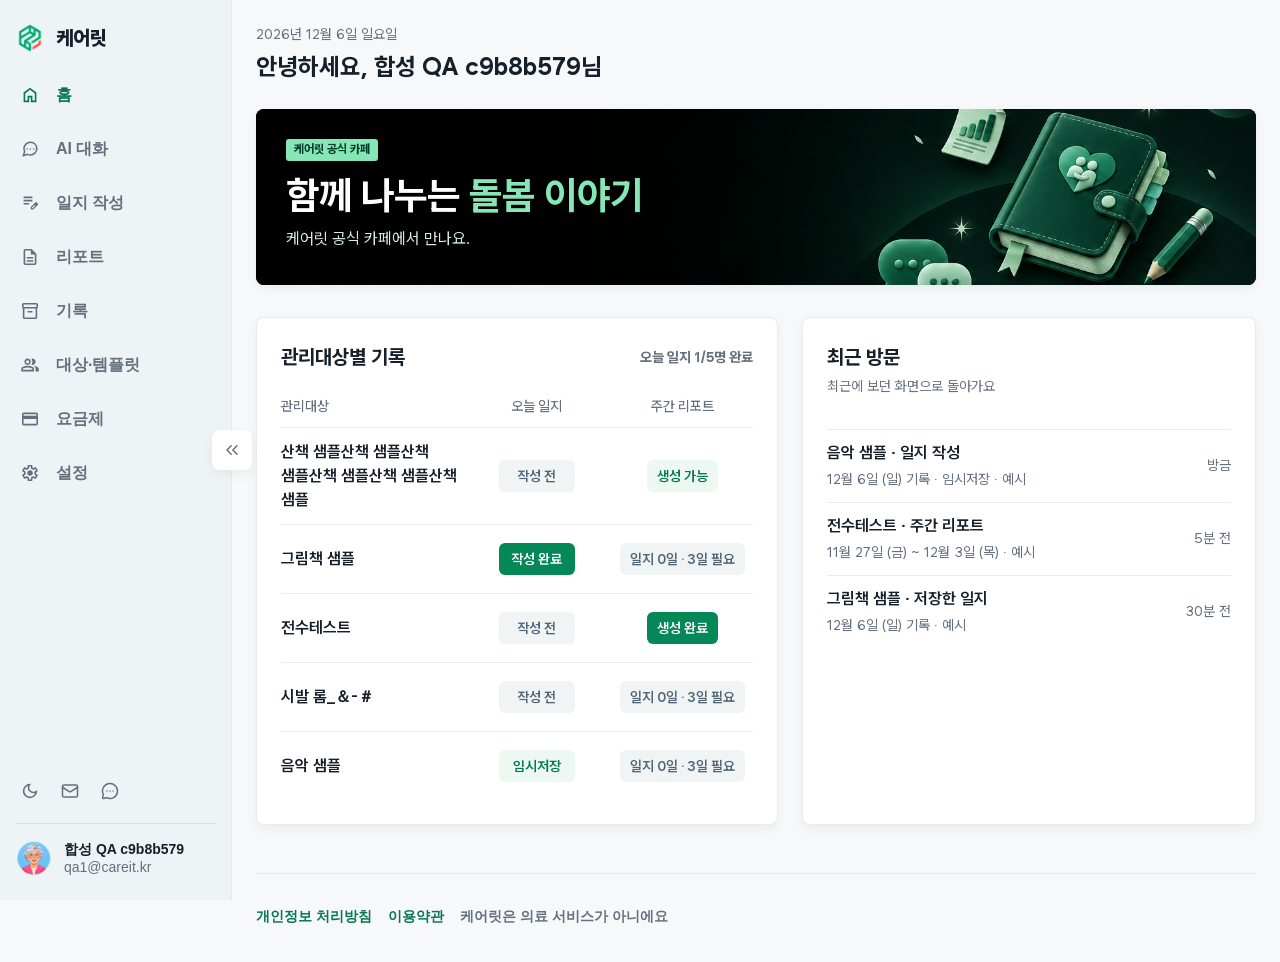
==== commit 72fa150c: "Improve AI chat workspace and template editing" ====
--- a/careit-local-mockup/index.html
+++ b/careit-local-mockup/index.html
@@ -65,10 +65,11 @@
   <template id="page-ai-chat" data-path="/ai-chat">
     <section class="page ai-chat-page">
       <div class="ai-chat-workspace">
-        <div class="ai-chat-main">
+        <div class="ai-chat-main" id="ai-chat-main">
           <div class="ai-chat-conversation" data-ai-chat-content></div>
           <form class="ai-chat-composer" id="ai-chat-form"><div class="ai-chat-attachments" data-ai-attachments hidden></div><div class="ai-chat-input-row"><input id="ai-chat-files" type="file" multiple hidden><button class="ai-chat-attach" type="button" data-action="ai-chat-attach" aria-label="사진 및 파일 첨부"><svg viewBox="0 0 24 24" fill="none" stroke="currentColor" stroke-width="2" stroke-linecap="round" aria-hidden="true"><path d="M12 5v14M5 12h14"/></svg></button><label class="sr-only" for="ai-chat-input">메시지</label><textarea id="ai-chat-input" rows="1" maxlength="2000" placeholder="궁금한 내용을 입력해 주세요"></textarea><button class="ai-chat-send" type="submit" aria-label="메시지 보내기"><svg viewBox="0 0 24 24" fill="none" stroke="currentColor" stroke-width="2" stroke-linecap="round" stroke-linejoin="round" aria-hidden="true"><path d="M12 19V5m-6 6 6-6 6 6"/></svg></button></div></form>
         </div>
+        <div class="ai-chat-resizer" data-ai-resize role="separator" aria-label="대화창 너비 조절" aria-orientation="vertical" aria-controls="ai-chat-main" aria-valuemin="320" tabindex="0" hidden></div>
         <aside class="ai-chat-preview" aria-label="작업 미리보기" hidden></aside>
       </div>
     </section>
--- a/careit-local-mockup/mockup.css
+++ b/careit-local-mockup/mockup.css
@@ -1766,10 +1766,11 @@
   .score-editor-page .score-area-panel .score-question-list li>.button::after { content:'×'; font:400 22px/1 var(--font-sans); }
   .score-editor-page .score-area-panel .score-question-list .score-input-limit { display:none; top:12px; right:44px; }
 }
-.ai-chat-page { display:flex; flex-direction:column; min-height:calc(100dvh - 76px); }
-.ai-chat-workspace { position:relative; flex:1; display:flex; min-height:520px; overflow:hidden; }
-.ai-chat-main { display:flex; flex:1; flex-direction:column; min-width:0; max-width:760px; margin:0 auto; padding:24px; }
-.ai-chat-conversation { display:flex; flex:1; flex-direction:column; min-height:0; overflow:auto; }
+.ai-chat-page { display:flex; flex-direction:column; height:calc(100dvh - 76px); min-height:0; }
+.ai-chat-workspace { position:relative; flex:1; display:flex; min-height:0; overflow:hidden; }
+.ai-chat-main { display:flex; flex:1; flex-direction:column; min-width:0; min-height:0; max-width:760px; margin:0 auto; padding:24px; }
+.ai-chat-conversation { display:flex; flex:1; flex-direction:column; min-height:0; overflow:auto; scrollbar-color:transparent transparent; }
+.ai-chat-conversation.is-scrolling { scrollbar-color:#c5cfd5 transparent; }
 .ai-chat-welcome { width:100%; max-width:520px; margin:auto; text-align:center; }
 .ai-chat-mark { display:block; width:40px; height:40px; margin:0 auto 16px; object-fit:contain; }
 .ai-chat-welcome h2 { margin:0; font:700 22px/1.4 var(--font-sans); }
@@ -1778,7 +1779,7 @@
 .ai-chat-suggestions button { display:flex; align-items:center; justify-content:space-between; gap:12px; width:100%; min-height:52px; padding:12px 16px; border:1px solid var(--line); border-radius:var(--radius-control); background:var(--surface); color:var(--text); text-align:left; font:500 var(--fs-body-sm)/1.5 var(--font-sans); cursor:pointer; }
 .ai-chat-suggestions button:hover { background:var(--neutral-soft); }
 .ai-chat-suggestions button span:last-child { color:var(--muted); font-size:20px; }
-.ai-chat-composer { display:flex; flex-direction:column; width:100%; margin-top:24px; padding:10px; border:1px solid var(--line); border-radius:18px; background:var(--surface); box-shadow:0 4px 16px rgba(18,32,42,.06); }
+.ai-chat-composer { display:flex; flex:none; flex-direction:column; width:100%; margin-top:24px; padding:10px; border:1px solid var(--line); border-radius:9999px; background:var(--surface); box-shadow:0 4px 16px rgba(18,32,42,.06); }
 .ai-chat-input-row { display:flex; align-items:end; gap:8px; width:100%; }
 .ai-chat-composer textarea { flex:1; min-width:0; max-height:120px; min-height:44px; padding:11px 0; resize:none; border:0; outline:0; background:transparent; color:var(--text); font:400 16px/1.4 var(--font-sans); }
 .ai-chat-input-row button { display:grid; place-items:center; position:relative; flex:none; width:44px; height:44px; padding:0; border:0; background:transparent; cursor:pointer; }
@@ -1786,14 +1787,16 @@
 .ai-chat-attach { color:var(--muted); border-radius:50%; }
 .ai-chat-attach:hover { background:var(--neutral-soft); color:var(--text); }
 .ai-chat-input-row .ai-chat-send { color:white; }
-.ai-chat-send::before { content:""; position:absolute; width:34px; height:34px; border-radius:50%; background:var(--primary-dark); }
-.ai-chat-send:hover::before { background:var(--primary); }
-.ai-chat-attachments { display:flex; flex-wrap:wrap; gap:8px; padding:2px 4px 8px; }
+.ai-chat-send::before { content:""; position:absolute; width:34px; height:34px; border-radius:50%; background:#06784f; }
+.ai-chat-send:hover::before { background:#05a66b; }
+.ai-chat-attachments { display:flex; flex-wrap:wrap; gap:8px; max-height:140px; overflow:auto; padding:2px 4px 8px; }
 .ai-chat-attachments[hidden] { display:none; }
 .ai-chat-attachment,.ai-chat-message-file { display:inline-flex; align-items:center; gap:4px; min-width:0; max-width:100%; padding:4px 4px 4px 10px; border-radius:8px; background:var(--neutral-soft); color:var(--text); font:500 13px/1.4 var(--font-sans); }
 .ai-chat-attachment span { overflow:hidden; text-overflow:ellipsis; white-space:nowrap; }
+.ai-chat-attachment img { width:32px; height:32px; margin-left:-6px; border-radius:5px; object-fit:cover; }
 .ai-chat-attachment button { display:grid; place-items:center; flex:none; width:28px; height:28px; border:0; border-radius:6px; background:transparent; color:var(--muted); font-size:19px; cursor:pointer; }
 .ai-chat-message-file { display:flex; width:fit-content; margin-bottom:6px; padding:7px 10px; overflow-wrap:anywhere; }
+.ai-chat-message-file img { width:44px; height:44px; margin-right:4px; border-radius:6px; object-fit:cover; }
 .ai-chat-composer:focus-within { border-color:var(--primary); }
 .ai-chat-messages { display:flex; flex-direction:column; gap:24px; padding:8px 0 24px; }
 .ai-chat-message { max-width:85%; color:var(--text); font:400 16px/1.65 var(--font-sans); overflow-wrap:anywhere; }
@@ -1801,16 +1804,22 @@
 .ai-chat-message.user { align-self:flex-end; padding:12px 16px; border-radius:16px 16px 4px 16px; background:var(--mint-soft); }
 .ai-chat-message.assistant { align-self:flex-start; }
 .ai-chat-message.assistant strong { display:block; margin-bottom:8px; font-size:14px; }
-.ai-chat-message.assistant strong span { margin-left:4px; color:var(--muted); font-weight:400; }
+.ai-chat-choices { display:grid; gap:8px; margin-top:12px; }
+.ai-chat-choice { display:flex; align-items:center; justify-content:space-between; gap:16px; min-height:42px; padding:10px 14px; border:1px solid var(--line); border-radius:8px; background:var(--surface); color:var(--text); font:600 14px/1.4 var(--font-sans); text-align:left; text-decoration:none; cursor:pointer; }
+.ai-chat-choice span { color:var(--muted); font-size:19px; }
+.ai-chat-choice:hover:not(:disabled) { background:var(--neutral-soft); }
+.ai-chat-choice:disabled { opacity:.55; cursor:default; }
+.ai-chat-loading button { margin-top:8px; padding:6px 10px; border:0; border-radius:8px; background:var(--neutral-soft); color:var(--muted); font:600 13px/1.4 var(--font-sans); cursor:pointer; }
+.ai-chat-send:disabled { opacity:.5; cursor:default; }
 .ai-chat-open-preview { display:flex; align-items:center; justify-content:space-between; gap:24px; min-width:150px; margin-top:14px; padding:10px 14px; border:1px solid var(--line); border-radius:8px; background:var(--surface); color:var(--text); font:600 14px/1.4 var(--font-sans); cursor:pointer; }
 .ai-chat-open-preview span { color:var(--muted); font-size:20px; }
 .ai-chat-preview[hidden] { display:none; }
 .ai-chat-preview { display:flex; flex-direction:column; flex:0 0 52%; min-width:0; max-height:calc(100dvh - 80px); overflow:hidden; border:1px solid var(--line); border-radius:12px; background:var(--surface); }
+.ai-chat-resizer { display:none; }
 .ai-preview-header { position:sticky; z-index:1; top:0; display:flex; align-items:center; gap:12px; min-height:60px; padding:8px 20px; border-bottom:1px solid var(--line); background:var(--surface); }
 .ai-preview-header button { width:36px; height:36px; border:0; border-radius:8px; background:transparent; color:var(--muted); font:400 28px/1 var(--font-sans); cursor:pointer; }
 .ai-preview-header button:hover { background:var(--neutral-soft); }
 .ai-preview-header strong { flex:1; font:700 16px/1.4 var(--font-sans); }
-.ai-preview-header>span { color:var(--muted); font:500 13px/1.4 var(--font-sans); }
 .ai-preview-frames { flex:1; min-height:0; }
 .ai-preview-frames iframe { display:block; width:100%; height:100%; border:0; background:var(--surface); }
 .ai-preview-frames iframe[hidden] { display:none; }
@@ -1819,12 +1828,18 @@
 html[data-ai-embed]:not([data-ai-embed=""]) .app-layout > main { width:100%; min-width:0; margin:0!important; padding:24px!important; }
 @media(min-width:768px) {
   .app-content:has(.ai-chat-preview:not([hidden])) { --content-max-width:none; }
-  .ai-chat-workspace:has(.ai-chat-preview:not([hidden])) { gap:24px; }
-  .ai-chat-workspace:has(.ai-chat-preview:not([hidden])) .ai-chat-main { max-width:none; padding:24px 0; }
+  .ai-chat-workspace:has(.ai-chat-preview:not([hidden])) .ai-chat-main { flex:0 0 var(--ai-chat-width,48%); min-width:320px; max-width:none; margin:0; padding:24px 0 4px; }
+  .ai-chat-workspace:has(.ai-chat-preview:not([hidden])) .ai-chat-preview { flex:1 1 0; min-width:360px; }
+  .ai-chat-resizer:not([hidden]) { display:block; position:relative; flex:0 0 16px; cursor:col-resize; touch-action:none; }
+  .ai-chat-resizer::before { content:""; position:absolute; top:50%; left:6px; width:4px; height:40px; border-radius:4px; background:var(--line); transform:translateY(-50%); }
+  .ai-chat-resizer:hover::before,.ai-chat-resizer:focus-visible::before,.ai-chat-workspace.is-resizing .ai-chat-resizer::before { background:var(--muted); }
+  .ai-chat-resizer:focus-visible { outline:2px solid var(--primary); outline-offset:-2px; border-radius:4px; }
+  .ai-chat-workspace.is-resizing { cursor:col-resize; user-select:none; }
+  .ai-chat-workspace.is-resizing iframe { pointer-events:none; }
 }
 .app-content:has(.ai-chat-page) .site-footer { display:none; }
 @media(max-width:767px) {
-  .ai-chat-page { min-height:calc(100dvh - 130px); }
+  .ai-chat-page { height:calc(100dvh - 130px); min-height:0; }
   .ai-chat-workspace { min-height:0; border:0; border-radius:0; }
   .ai-chat-main { padding:0; }
   .ai-chat-welcome h2 { font-size:20px; }
@@ -1833,5 +1848,5 @@
   .ai-chat-composer { margin-top:16px; }
   .ai-chat-preview { position:fixed; z-index:40; inset:0; width:100%; height:100dvh; max-height:none; border:0; border-radius:0; }
   .ai-preview-header { padding-top:calc(8px + env(safe-area-inset-top)); }
-  body.mobile-app-preview .ai-chat-page { min-height:calc(100dvh - 150px - env(safe-area-inset-top) - env(safe-area-inset-bottom)); }
-}
+  body.mobile-app-preview .ai-chat-page { height:calc(100dvh - 150px - env(safe-area-inset-top) - env(safe-area-inset-bottom)); min-height:0; }
+}
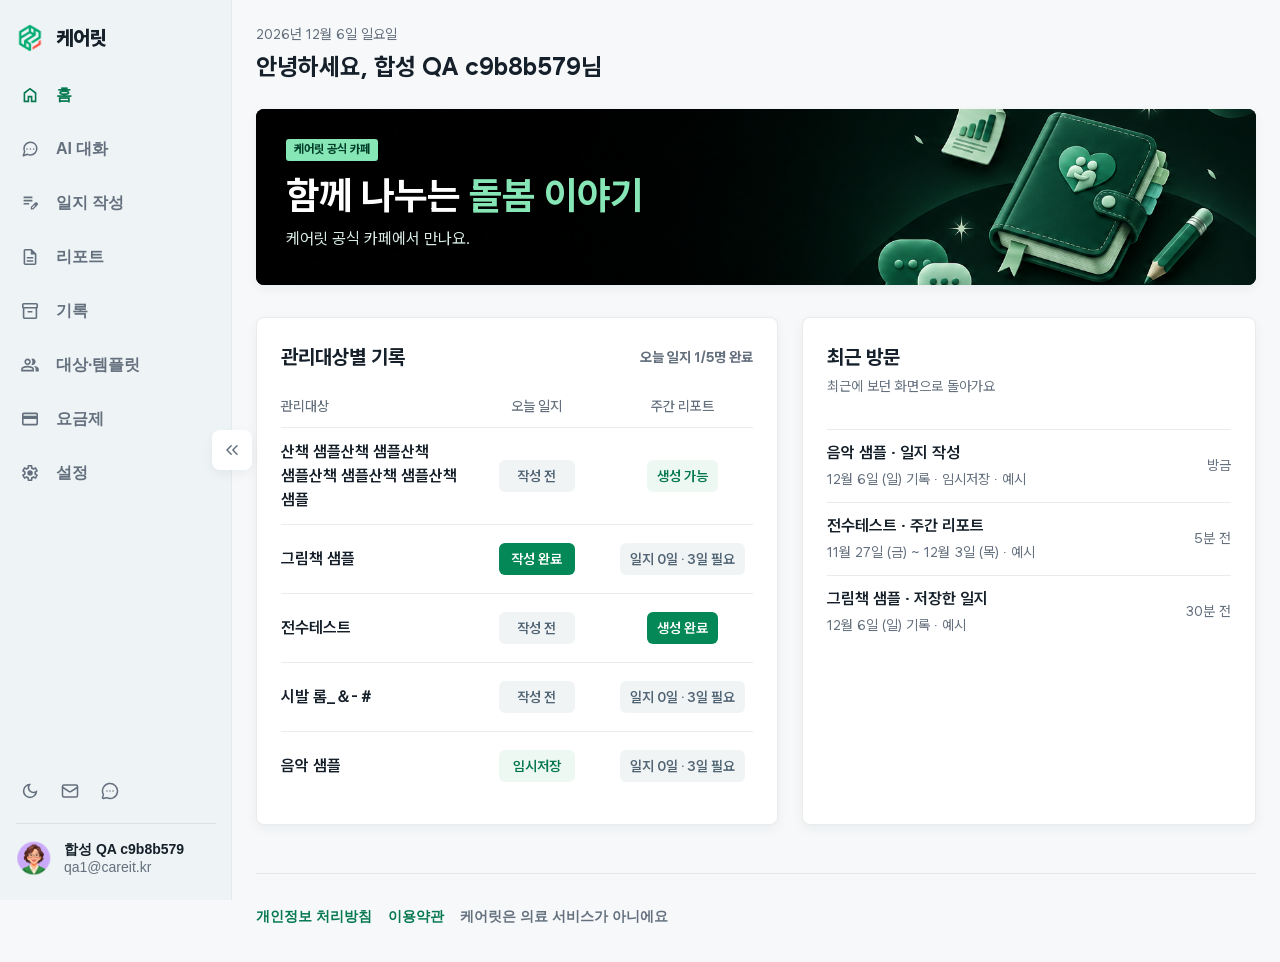
==== commit 530a588d: "Refine motion and AI chat presentation" ====
--- a/careit-local-mockup/index.html
+++ b/careit-local-mockup/index.html
@@ -13,6 +13,7 @@
   <link rel="stylesheet" href="assets/live.css">
   <link rel="stylesheet" href="iep.css">
   <link rel="stylesheet" href="quick-check.css">
+  <link rel="stylesheet" href="motion.css">
   <!-- 디자인 수정은 이 CSS 또는 mockup.css에서 합니다. 원본 CSS는 보존합니다. -->
   <style id="design-overrides"></style>
 </head>
--- a/careit-local-mockup/mockup.css
+++ b/careit-local-mockup/mockup.css
@@ -1801,7 +1801,8 @@
 .ai-chat-messages { display:flex; flex-direction:column; gap:24px; padding:8px 0 24px; }
 .ai-chat-message { max-width:85%; color:var(--text); font:400 16px/1.65 var(--font-sans); overflow-wrap:anywhere; }
 .ai-chat-message p { margin:0; white-space:pre-wrap; }
-.ai-chat-message.user { align-self:flex-end; padding:12px 16px; border-radius:16px 16px 4px 16px; background:var(--mint-soft); }
+.ai-chat-message.user { align-self:flex-end; padding:12px 16px; border-radius:16px 16px 4px 16px; background:#dcefe5; }
+body[data-theme="dark"] .ai-chat-message.user { background:#284438; }
 .ai-chat-message.assistant { align-self:flex-start; }
 .ai-chat-message.assistant strong { display:block; margin-bottom:8px; font-size:14px; }
 .ai-chat-choices { display:grid; gap:8px; margin-top:12px; }
@@ -1812,12 +1813,13 @@
 .ai-chat-loading button { margin-top:8px; padding:6px 10px; border:0; border-radius:8px; background:var(--neutral-soft); color:var(--muted); font:600 13px/1.4 var(--font-sans); cursor:pointer; }
 .ai-chat-send:disabled { opacity:.5; cursor:default; }
 .ai-chat-open-preview { display:flex; align-items:center; justify-content:space-between; gap:24px; min-width:150px; margin-top:14px; padding:10px 14px; border:1px solid var(--line); border-radius:8px; background:var(--surface); color:var(--text); font:600 14px/1.4 var(--font-sans); cursor:pointer; }
-.ai-chat-open-preview span { color:var(--muted); font-size:20px; }
+.ai-chat-open-preview svg { flex:none; width:16px; height:16px; color:var(--muted); }
 .ai-chat-preview[hidden] { display:none; }
 .ai-chat-preview { display:flex; flex-direction:column; flex:0 0 52%; min-width:0; max-height:calc(100dvh - 80px); overflow:hidden; border:1px solid var(--line); border-radius:12px; background:var(--surface); }
 .ai-chat-resizer { display:none; }
 .ai-preview-header { position:sticky; z-index:1; top:0; display:flex; align-items:center; gap:12px; min-height:60px; padding:8px 20px; border-bottom:1px solid var(--line); background:var(--surface); }
-.ai-preview-header button { width:36px; height:36px; border:0; border-radius:8px; background:transparent; color:var(--muted); font:400 28px/1 var(--font-sans); cursor:pointer; }
+.ai-preview-header button { display:grid; place-items:center; flex:none; width:36px; height:36px; padding:0; border:0; border-radius:8px; background:transparent; color:var(--muted); cursor:pointer; }
+.ai-preview-header button svg { width:16px; height:16px; }
 .ai-preview-header button:hover { background:var(--neutral-soft); }
 .ai-preview-header strong { flex:1; font:700 16px/1.4 var(--font-sans); }
 .ai-preview-frames { flex:1; min-height:0; }
--- a/careit-local-mockup/motion.css
+++ b/careit-local-mockup/motion.css
@@ -0,0 +1,29 @@
+/* 짧고 일관된 동작으로 상태 변화를 알려줍니다. */
+:root {
+  --motion:200ms;
+  --motion-hover:160ms;
+  --motion-popup:240ms;
+  --motion-popup-backdrop:200ms;
+  --motion-template-enter:200ms;
+}
+.pricing-card>.button,.pricing-hint>.button { --motion-hover:160ms; }
+
+@media (prefers-reduced-motion:no-preference) {
+  .app-layout .button,
+  .app-layout :is(.dropdown-trigger,.ai-chat-choice,.ai-chat-open-preview,.ai-chat-suggestions button,.ai-chat-input-row button,.journal-ai-controls button,.quick-check-slider-ticks button),
+  .app-layout :is(.record-tabs button,.app-bottom-nav a,.app-bottom-nav button) {
+    transition:transform 120ms var(--ease),background-color 150ms var(--ease),color 150ms var(--ease),border-color 150ms var(--ease),box-shadow 150ms var(--ease);
+  }
+  .app-layout .button:active:not(:disabled),
+  .app-layout :is(.dropdown-trigger,.ai-chat-choice,.ai-chat-open-preview,.ai-chat-suggestions button,.ai-chat-input-row button,.journal-ai-controls button,.quick-check-slider-ticks button,.record-tabs button,.app-bottom-nav a,.app-bottom-nav button):active:not(:disabled) {
+    transform:scale(.98);
+  }
+  .journal-choice-chips label:active>span { transform:scale(.98); }
+  .journal-choice-chips label>span { transition:transform 120ms var(--ease),background-color 150ms var(--ease),color 150ms var(--ease),border-color 150ms var(--ease); }
+  .app-layout details[open]>:not(summary) { animation:careit-reveal 220ms var(--ease) both; }
+  .mockup-listbox[popover]:popover-open { animation:careit-reveal 180ms var(--ease) both; }
+  .ai-chat-preview:not([hidden]) { animation:careit-panel-in 240ms var(--ease) both; }
+  .ai-chat-workspace.is-resizing .ai-chat-preview { animation:none; }
+}
+@keyframes careit-reveal { from { opacity:0; transform:translateY(-4px); } to { opacity:1; transform:none; } }
+@keyframes careit-panel-in { from { opacity:0; transform:translateX(12px); } to { opacity:1; transform:none; } }
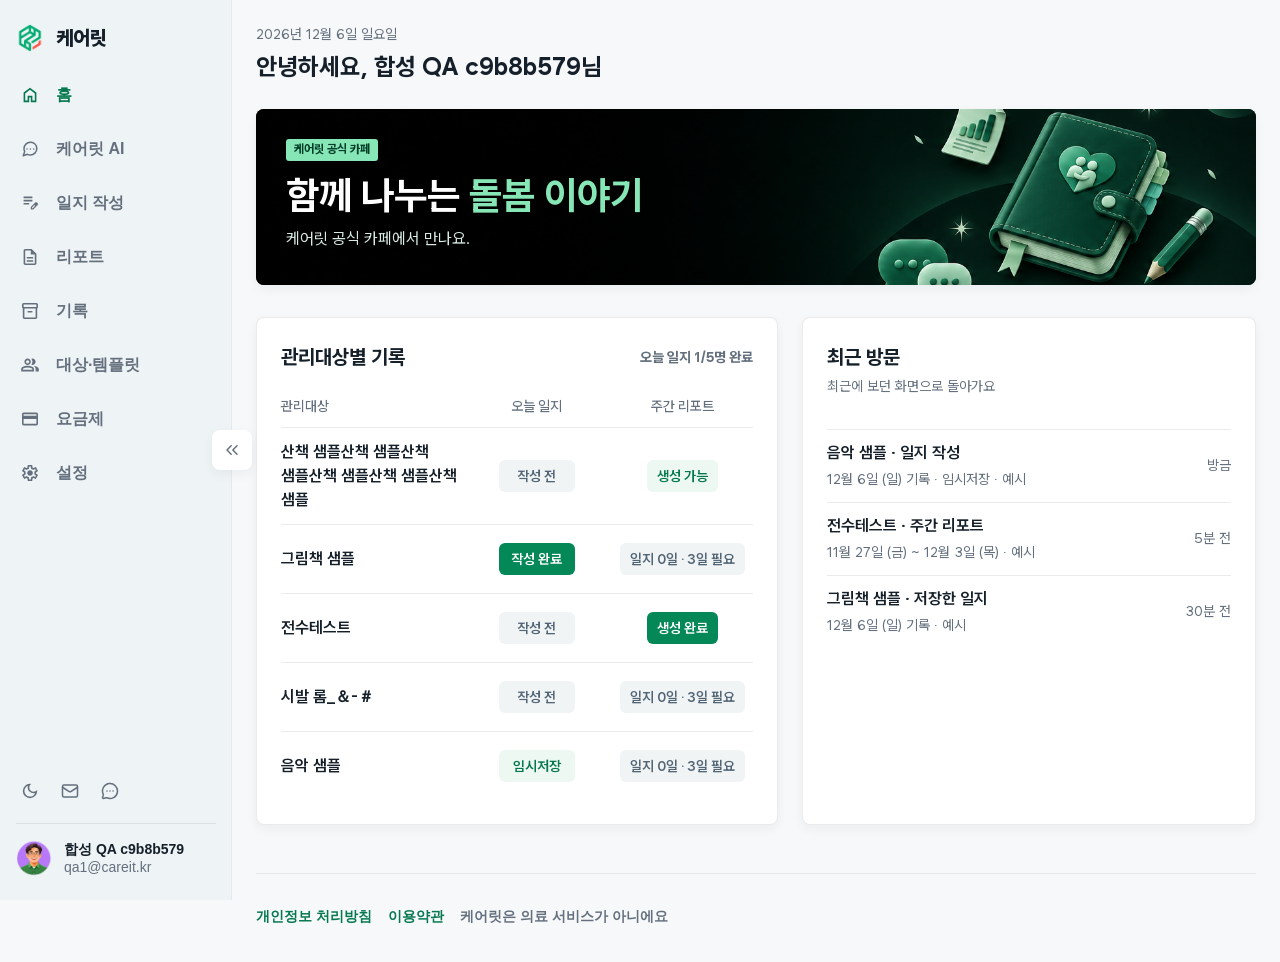
==== commit e6449cd9: "Rename AI chat to Careit AI" ====
--- a/careit-local-mockup/index.html
+++ b/careit-local-mockup/index.html
@@ -25,7 +25,7 @@
         <a class="brand" href="#/" data-route="/"><img class="brand-mark" width="28" height="28" alt="" src="assets/logo.webp"><div><strong>케어릿</strong></div></a>
         <nav aria-label="주요 메뉴">
           <a href="#/" data-route="/" class="active" aria-current="page"><svg viewBox="30 -930 900 900" fill="currentColor" aria-hidden="true"><path d="M240-200h120v-240h240v240h120v-360L480-740 240-560v360Zm-80 80v-480l320-240 320 240v480H520v-240h-80v240H160Zm320-350Z"/></svg><span>홈</span></a>
-          <a href="#/ai-chat" data-route="/ai-chat"><svg viewBox="0 0 24 24" fill="none" stroke="currentColor" stroke-width="2" stroke-linecap="round" stroke-linejoin="round" aria-hidden="true"><path d="M21 11.5a8.5 8.5 0 0 1-8.5 8.5 9 9 0 0 1-4-.9L3 21l1.9-5.5a9 9 0 0 1-.9-4A8.5 8.5 0 0 1 12.5 3h.5a8.5 8.5 0 0 1 8 8v.5Z"/><path d="M8 12h.01M12.5 12h.01M17 12h.01"/></svg><span>AI 대화</span></a>
+          <a href="#/ai-chat" data-route="/ai-chat"><svg viewBox="0 0 24 24" fill="none" stroke="currentColor" stroke-width="2" stroke-linecap="round" stroke-linejoin="round" aria-hidden="true"><path d="M21 11.5a8.5 8.5 0 0 1-8.5 8.5 9 9 0 0 1-4-.9L3 21l1.9-5.5a9 9 0 0 1-.9-4A8.5 8.5 0 0 1 12.5 3h.5a8.5 8.5 0 0 1 8 8v.5Z"/><path d="M8 12h.01M12.5 12h.01M17 12h.01"/></svg><span>케어릿 AI</span></a>
           <a href="#/journals/new" data-route="/journals/new"><svg viewBox="30 -930 900 900" fill="currentColor" aria-hidden="true"><path d="M160-400v-80h280v80H160Zm0-160v-80h440v80H160Zm0-160v-80h440v80H160Zm360 560v-123l221-220q9-9 20-13t22-4q12 0 23 4.5t20 13.5l37 37q8 9 12.5 20t4.5 22q0 11-4 22.5T863-380L643-160H520Zm300-263-37-37 37 37ZM580-220h38l121-122-18-19-19-18-122 121v38Zm141-141-19-18 37 37-18-19Z"/></svg><span>일지 작성</span></a>
           <a href="#/reports" data-route="/reports"><svg viewBox="30 -930 900 900" fill="currentColor" aria-hidden="true"><path d="M320-240h320v-80H320v80Zm0-160h320v-80H320v80ZM240-80q-33 0-56.5-23.5T160-160v-640q0-33 23.5-56.5T240-880h320l240 240v480q0 33-23.5 56.5T720-80H240Zm280-520v-200H240v640h480v-440H520ZM240-800v200-200 640-640Z"/></svg><span>리포트</span></a>
           <a href="#/records" data-route="/records"><svg viewBox="30 -930 900 900" fill="currentColor" aria-hidden="true"><path d="M200-80q-33 0-56.5-23.5T120-160v-451q-18-11-29-28.5T80-680v-120q0-33 23.5-56.5T160-880h640q33 0 56.5 23.5T880-800v120q0 23-11 40.5T840-611v451q0 33-23.5 56.5T760-80H200Zm0-520v440h560v-440H200Zm-40-80h640v-120H160v120Zm200 280h240v-80H360v80Zm120 20Z"/></svg><span>기록</span></a>
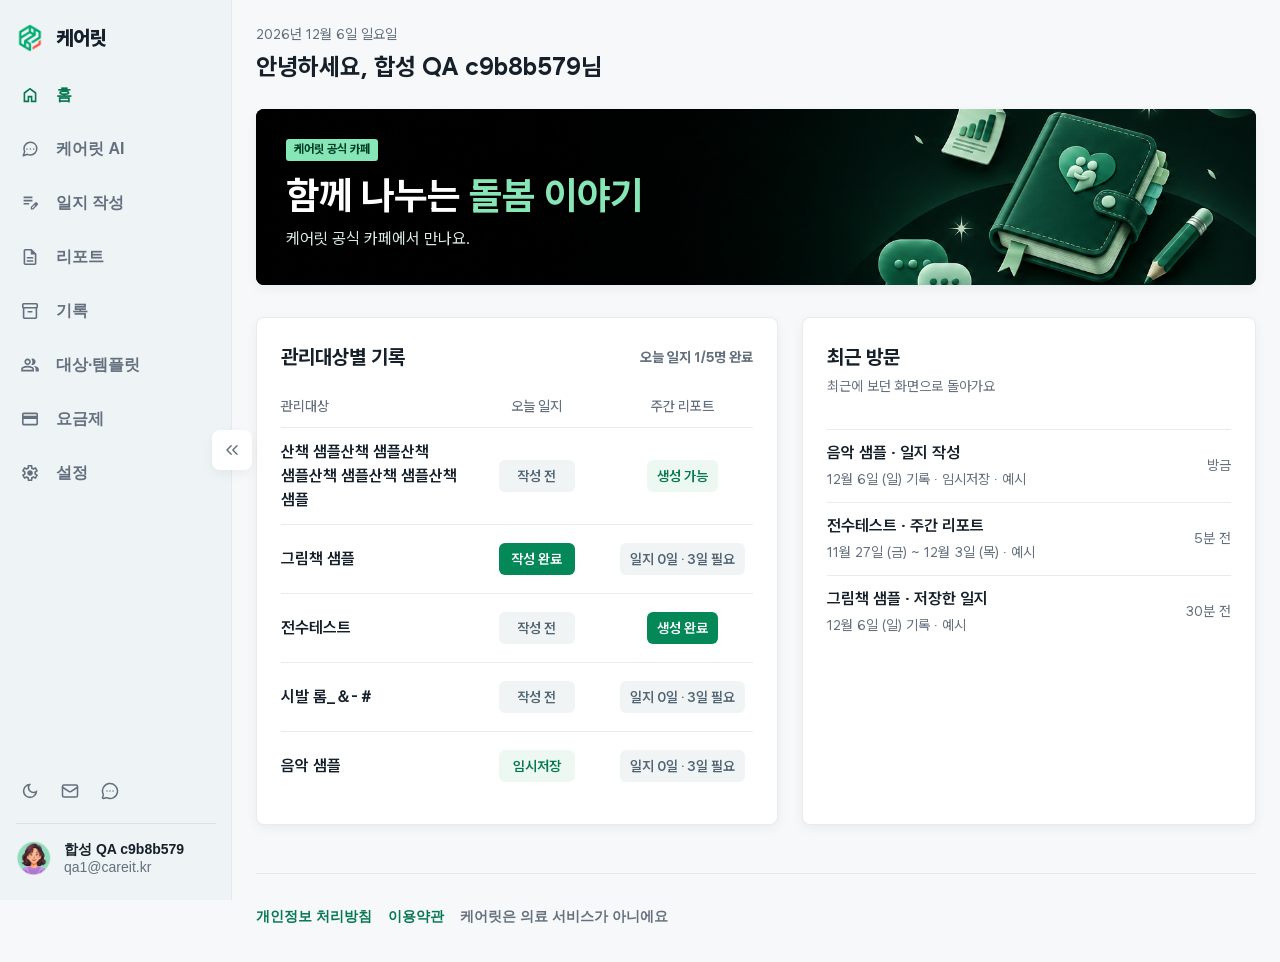
==== commit 1c7e3878: "Integrate Careit AI with workspace" ====
--- a/careit-local-mockup/index.html
+++ b/careit-local-mockup/index.html
@@ -25,7 +25,7 @@
         <a class="brand" href="#/" data-route="/"><img class="brand-mark" width="28" height="28" alt="" src="assets/logo.webp"><div><strong>케어릿</strong></div></a>
         <nav aria-label="주요 메뉴">
           <a href="#/" data-route="/" class="active" aria-current="page"><svg viewBox="30 -930 900 900" fill="currentColor" aria-hidden="true"><path d="M240-200h120v-240h240v240h120v-360L480-740 240-560v360Zm-80 80v-480l320-240 320 240v480H520v-240h-80v240H160Zm320-350Z"/></svg><span>홈</span></a>
-          <a href="#/ai-chat" data-route="/ai-chat"><svg viewBox="0 0 24 24" fill="none" stroke="currentColor" stroke-width="2" stroke-linecap="round" stroke-linejoin="round" aria-hidden="true"><path d="M21 11.5a8.5 8.5 0 0 1-8.5 8.5 9 9 0 0 1-4-.9L3 21l1.9-5.5a9 9 0 0 1-.9-4A8.5 8.5 0 0 1 12.5 3h.5a8.5 8.5 0 0 1 8 8v.5Z"/><path d="M8 12h.01M12.5 12h.01M17 12h.01"/></svg><span>케어릿 AI</span></a>
+          <a href="#/ai-chat" data-route="/ai-chat" data-action="ai-toggle" aria-controls="ai-dock" aria-expanded="false"><svg viewBox="0 0 24 24" fill="none" stroke="currentColor" stroke-width="2" stroke-linecap="round" stroke-linejoin="round" aria-hidden="true"><path d="M21 11.5a8.5 8.5 0 0 1-8.5 8.5 9 9 0 0 1-4-.9L3 21l1.9-5.5a9 9 0 0 1-.9-4A8.5 8.5 0 0 1 12.5 3h.5a8.5 8.5 0 0 1 8 8v.5Z"/><path d="M8 12h.01M12.5 12h.01M17 12h.01"/></svg><span>케어릿 AI</span></a>
           <a href="#/journals/new" data-route="/journals/new"><svg viewBox="30 -930 900 900" fill="currentColor" aria-hidden="true"><path d="M160-400v-80h280v80H160Zm0-160v-80h440v80H160Zm0-160v-80h440v80H160Zm360 560v-123l221-220q9-9 20-13t22-4q12 0 23 4.5t20 13.5l37 37q8 9 12.5 20t4.5 22q0 11-4 22.5T863-380L643-160H520Zm300-263-37-37 37 37ZM580-220h38l121-122-18-19-19-18-122 121v38Zm141-141-19-18 37 37-18-19Z"/></svg><span>일지 작성</span></a>
           <a href="#/reports" data-route="/reports"><svg viewBox="30 -930 900 900" fill="currentColor" aria-hidden="true"><path d="M320-240h320v-80H320v80Zm0-160h320v-80H320v80ZM240-80q-33 0-56.5-23.5T160-160v-640q0-33 23.5-56.5T240-880h320l240 240v480q0 33-23.5 56.5T720-80H240Zm280-520v-200H240v640h480v-440H520ZM240-800v200-200 640-640Z"/></svg><span>리포트</span></a>
           <a href="#/records" data-route="/records"><svg viewBox="30 -930 900 900" fill="currentColor" aria-hidden="true"><path d="M200-80q-33 0-56.5-23.5T120-160v-451q-18-11-29-28.5T80-680v-120q0-33 23.5-56.5T160-880h640q33 0 56.5 23.5T880-800v120q0 23-11 40.5T840-611v451q0 33-23.5 56.5T760-80H200Zm0-520v440h560v-440H200Zm-40-80h640v-120H160v120Zm200 280h240v-80H360v80Zm120 20Z"/></svg><span>기록</span></a>
@@ -38,6 +38,9 @@
       </aside>
       <a class="brand mobile-header-brand" href="#/" data-route="/"><img class="brand-mark" width="28" height="28" alt="" src="assets/logo.webp"><div><strong>케어릿</strong></div></a>
       <button class="nav-handle" aria-label="메뉴 접기" title="메뉴 접기" aria-controls="app-sidebar" aria-expanded="true" data-action="sidebar"><svg class="nav-handle-chevron" viewBox="0 0 24 24" fill="none" stroke="currentColor" stroke-width="1.8" stroke-linecap="round" stroke-linejoin="round" aria-hidden="true"><path d="m11 17-5-5 5-5m7 10-5-5 5-5"/></svg><svg class="nav-handle-hamburger" viewBox="0 0 24 24" fill="none" stroke="currentColor" stroke-width="1.8" stroke-linecap="round" aria-hidden="true"><path d="M4 6h16M4 12h16M4 18h16"/></svg></button>
+      <aside id="ai-dock" aria-label="케어릿 AI 대화" hidden><header class="ai-dock-header"><strong>케어릿 AI</strong><button type="button" data-action="ai-close" aria-label="케어릿 AI 닫기"><svg viewBox="0 0 24 24" fill="none" stroke="currentColor" stroke-width="2" stroke-linecap="round" aria-hidden="true"><path d="M18 6 6 18M6 6l12 12"/></svg></button></header><div id="ai-dock-content"></div></aside>
+      <div class="ai-dock-resizer" data-ai-resize role="separator" aria-label="대화창 너비 조절" aria-orientation="vertical" aria-controls="ai-dock" aria-valuemin="320" tabindex="0" hidden></div>
+      <button class="ai-dock-launcher" type="button" data-action="ai-toggle" aria-controls="ai-dock" aria-expanded="false" aria-label="케어릿 AI 열기"><svg viewBox="0 0 24 24" fill="none" stroke="currentColor" stroke-width="2" stroke-linecap="round" stroke-linejoin="round" aria-hidden="true"><path d="M21 11.5a8.5 8.5 0 0 1-8.5 8.5 9 9 0 0 1-4-.9L3 21l1.9-5.5a9 9 0 0 1-.9-4A8.5 8.5 0 0 1 12.5 3h.5a8.5 8.5 0 0 1 8 8v.5Z"/><path d="M8 12h.01M12.5 12h.01M17 12h.01"/></svg></button>
       <main id="main-content" tabindex="-1"><div class="app-content"><div id="screen"></div>
         <footer class="site-footer"><div class="site-footer-row"><a href="#/privacy">개인정보 처리방침</a><a href="#/terms">이용약관</a><a href="#/settings/licenses" data-settings-license hidden>오픈소스 라이선스</a><a href="https://app.careit.kr/billing-guide" data-billing-guide hidden>결제·환불 안내</a><span>케어릿은 의료 서비스가 아니에요</span></div><address id="site-footer-business" class="site-footer-business" hidden><span>케어릿 · 공동대표 김현식 · 김도윤 · 사업자등록번호 447-29-02187 · 통신판매업 신고 2026-수원영통-1232(경기도 수원시 영통구) · <a href="https://www.ftc.go.kr/bizCommPop.do?wrkr_no=4472902187" target="_blank" rel="noreferrer">사업자정보 확인</a></span><span>경기도 수원시 영통구 광교마을로 156, 4007동 1404호(하동, 광교 더 포레스트) · <a href="tel:01056509628">010-5650-9628</a> · <a href="mailto:support@careit.kr" aria-label="문의 이메일 support@careit.kr">support@careit.kr</a></span></address></footer>
       </div></main>
@@ -68,7 +71,7 @@
       <div class="ai-chat-workspace">
         <div class="ai-chat-main" id="ai-chat-main">
           <div class="ai-chat-conversation" data-ai-chat-content></div>
-          <form class="ai-chat-composer" id="ai-chat-form"><div class="ai-chat-attachments" data-ai-attachments hidden></div><div class="ai-chat-input-row"><input id="ai-chat-files" type="file" multiple hidden><button class="ai-chat-attach" type="button" data-action="ai-chat-attach" aria-label="사진 및 파일 첨부"><svg viewBox="0 0 24 24" fill="none" stroke="currentColor" stroke-width="2" stroke-linecap="round" aria-hidden="true"><path d="M12 5v14M5 12h14"/></svg></button><label class="sr-only" for="ai-chat-input">메시지</label><textarea id="ai-chat-input" rows="1" maxlength="2000" placeholder="궁금한 내용을 입력해 주세요"></textarea><button class="ai-chat-send" type="submit" aria-label="메시지 보내기"><svg viewBox="0 0 24 24" fill="none" stroke="currentColor" stroke-width="2" stroke-linecap="round" stroke-linejoin="round" aria-hidden="true"><path d="M12 19V5m-6 6 6-6 6 6"/></svg></button></div></form>
+          <form class="ai-chat-composer" id="ai-chat-form"><div class="ai-chat-attachments" data-ai-attachments hidden></div><div class="ai-chat-input-row"><input id="ai-chat-files" type="file" multiple hidden><button class="ai-chat-attach" type="button" data-action="ai-chat-attach" aria-label="사진 및 파일 첨부"><svg viewBox="0 0 24 24" fill="none" stroke="currentColor" stroke-width="2" stroke-linecap="round" aria-hidden="true"><path d="M12 5v14M5 12h14"/></svg></button><label class="sr-only" for="ai-chat-input">메시지</label><textarea id="ai-chat-input" rows="1" maxlength="2000" placeholder="무엇이든 물어보세요"></textarea><button class="ai-chat-send" type="submit" aria-label="메시지 보내기"><svg viewBox="0 0 24 24" fill="none" stroke="currentColor" stroke-width="2" stroke-linecap="round" stroke-linejoin="round" aria-hidden="true"><path d="M12 19V5m-6 6 6-6 6 6"/></svg></button></div></form>
         </div>
         <div class="ai-chat-resizer" data-ai-resize role="separator" aria-label="대화창 너비 조절" aria-orientation="vertical" aria-controls="ai-chat-main" aria-valuemin="320" tabindex="0" hidden></div>
         <aside class="ai-chat-preview" aria-label="작업 미리보기" hidden></aside>
@@ -120,7 +123,7 @@
         <div class="field"><input type="hidden" id="journal-field-label-healthSafety" class="journal-inline-title-input" value="건강 · 안전"><div class="field-heading"><label for="journal-finalHealthSafety">건강 · 안전</label><small class="field-limit" id="journal-finalHealthSafety-limit">0/500자</small></div><textarea id="journal-finalHealthSafety" rows="4" maxlength="500" aria-describedby="journal-finalHealthSafety-limit"></textarea></div>
         <div class="field"><input type="hidden" id="journal-field-label-specialNotes" class="journal-inline-title-input" value="특이사항"><div class="field-heading"><label for="journal-finalSpecialNotes">특이사항</label><small class="field-limit" id="journal-finalSpecialNotes-limit">0/500자</small></div><textarea id="journal-finalSpecialNotes" rows="4" maxlength="500" aria-describedby="journal-finalSpecialNotes-limit"></textarea></div>
       </div></section>
-      <div class="journal-actions"><div class="journal-save-info"><strong data-journal-save-title>일지 저장 전</strong><span data-draft-status role="status" aria-live="polite">작성 내용은 이 브라우저에 자동 보관돼요.</span></div><div><button class="button secondary" type="button" data-action="ai-preview">AI 문장 정리</button><button class="button primary" type="button" data-action="save-journal">일지 저장</button></div></div>
+      <div class="journal-actions"><div class="journal-save-info"><strong data-journal-save-title>일지 저장 전</strong><span data-draft-status role="status" aria-live="polite">작성 내용은 이 브라우저에 자동 보관돼요.</span></div><div><button class="button primary" type="button" data-action="save-journal">일지 저장</button></div></div>
     </section>
   </template>
 
--- a/careit-local-mockup/mockup.css
+++ b/careit-local-mockup/mockup.css
@@ -999,9 +999,6 @@
 body .app-content .journal-page .journal-memo-fields > .field { row-gap:0; }
 .journal-memo-fields .field-heading { box-sizing:border-box; min-height:52px; padding-bottom:8px; align-items:center; }
 @media (max-width:767px) {
-  .journal-memo-fields .field-heading:has(.journal-ai-controls) { flex-wrap:nowrap; }
-  .journal-memo-fields .field-heading:has(.journal-ai-controls) > label { flex:1; min-width:0; overflow:hidden; text-overflow:ellipsis; white-space:nowrap; }
-  .journal-memo-fields .journal-ai-controls button { padding-inline:6px; font-size:12px; }
 }
 .report-recipient-change .button.primary:disabled { opacity:1; background:#78c8ae; color:#fff; box-shadow:none; cursor:not-allowed; }
 /* 라이브 팀 요금제 카드의 현재 목록형 정보 레이아웃 */
@@ -1769,7 +1766,8 @@
 .ai-chat-page { display:flex; flex-direction:column; height:calc(100dvh - 76px); min-height:0; }
 .ai-chat-workspace { position:relative; flex:1; display:flex; min-height:0; overflow:hidden; }
 .ai-chat-main { display:flex; flex:1; flex-direction:column; min-width:0; min-height:0; max-width:760px; margin:0 auto; padding:24px; }
-.ai-chat-conversation { display:flex; flex:1; flex-direction:column; min-height:0; overflow:auto; scrollbar-color:transparent transparent; }
+.ai-chat-conversation { display:flex; flex:1; flex-direction:column; min-height:0; overflow-y:scroll; margin-right:calc(-1 * var(--ai-scrollbar-width, 0px)); scrollbar-color:transparent transparent; }
+.ai-chat-conversation::-webkit-scrollbar { width:16px; }
 .ai-chat-conversation.is-scrolling { scrollbar-color:#c5cfd5 transparent; }
 .ai-chat-welcome { width:100%; max-width:520px; margin:auto; text-align:center; }
 .ai-chat-mark { display:block; width:40px; height:40px; margin:0 auto 16px; object-fit:contain; }
@@ -1839,6 +1837,41 @@
   .ai-chat-workspace.is-resizing { cursor:col-resize; user-select:none; }
   .ai-chat-workspace.is-resizing iframe { pointer-events:none; }
 }
+
+/* 케어릿 AI는 현재 화면 옆에서 열리는 독립 패널입니다. */
+#ai-dock[hidden],.ai-dock-resizer[hidden] { display:none!important; }
+#ai-dock { position:sticky; top:0; z-index:12; display:flex; flex:0 0 var(--ai-chat-width,360px); flex-direction:column; width:var(--ai-chat-width,360px); min-width:320px; height:100dvh; background:var(--screen); border-right:1px solid var(--line); }
+.ai-dock-header { display:flex; flex:none; align-items:center; justify-content:space-between; min-height:60px; padding:8px 2px 8px 16px; border-bottom:1px solid var(--line); }
+.ai-dock-header strong { color:var(--text); font:700 16px/1.4 var(--font-sans); }
+.ai-dock-header button { display:grid; place-items:center; width:36px; height:36px; padding:0; border:0; border-radius:8px; background:transparent; color:var(--muted); font:400 24px/1 var(--font-sans); cursor:pointer; }
+.ai-dock-header button svg { width:16px; height:16px; }
+.ai-dock-header button:hover { background:var(--neutral-soft); }
+#ai-dock-content { display:flex; flex:1; min-height:0; }
+#ai-dock .ai-chat-page { flex:1; height:auto; min-width:0; min-height:0; }
+#ai-dock .ai-chat-workspace { height:100%; }
+#ai-dock .ai-chat-main { width:100%; max-width:none; margin:0; padding:20px 16px 24px; }
+.ai-dock-resizer { position:sticky; top:0; z-index:13; align-self:flex-start; flex:0 0 16px; height:100dvh; cursor:col-resize; touch-action:none; }
+.ai-dock-resizer::after { content:""; position:absolute; top:50%; left:6px; width:4px; height:40px; border-radius:4px; background:var(--line); transform:translateY(-50%); }
+.ai-dock-resizer:hover::after,.ai-dock-resizer:focus-visible::after,.app-layout.is-resizing .ai-dock-resizer::after { background:var(--muted); }
+.ai-dock-resizer:focus-visible { outline:2px solid var(--primary); outline-offset:-2px; }
+.app-layout.is-resizing { cursor:col-resize; user-select:none; }
+.app-layout.ai-dock-open>main { flex:1; min-width:0; }
+.ai-dock-launcher { display:none; }
+@media(min-width:768px) {
+  .app-layout.ai-dock-overlay #ai-dock { position:fixed; left:var(--ai-sidebar-width,0px); width:360px; max-width:calc(100vw - var(--ai-sidebar-width,0px)); box-shadow:0 4px 24px rgba(18,32,42,.14); }
+}
+@media(max-width:767px) {
+  #ai-dock { position:fixed; z-index:70; inset:0; width:100%; min-width:0; height:100dvh; padding-top:env(safe-area-inset-top); padding-bottom:env(safe-area-inset-bottom); border:0; }
+  .ai-dock-header { padding-right:4px; padding-left:18px; }
+  #ai-dock .ai-chat-main { padding:16px 18px 20px; }
+  .ai-dock-resizer { display:none!important; }
+  .app-layout.mockup-nav-collapsed:not(.ai-dock-open) .ai-dock-launcher { position:fixed; z-index:30; right:18px; bottom:calc(86px + env(safe-area-inset-bottom)); display:grid; place-items:center; width:48px; height:48px; padding:12px; border:0; border-radius:50%; background:var(--primary-action); color:#fff; box-shadow:var(--shadow-ui); }
+  .ai-dock-launcher svg { width:24px; height:24px; }
+}
+@media(min-width:768px) {
+  .app-layout.mockup-nav-collapsed:not(.ai-dock-open) .ai-dock-launcher { position:fixed; z-index:25; right:24px; bottom:24px; display:grid; place-items:center; width:48px; height:48px; padding:12px; border:0; border-radius:50%; background:var(--primary-action); color:#fff; box-shadow:var(--shadow-ui); }
+  .ai-dock-launcher svg { width:24px; height:24px; }
+}
 .app-content:has(.ai-chat-page) .site-footer { display:none; }
 @media(max-width:767px) {
   .ai-chat-page { height:calc(100dvh - 130px); min-height:0; }
--- a/careit-local-mockup/quick-check.css
+++ b/careit-local-mockup/quick-check.css
@@ -62,13 +62,6 @@
 /* 작성 상태와 관련 동작을 하나의 플로팅 영역에 모읍니다. */
 .journal-page > .page-header { align-items:center; gap:20px; }
 .journal-page > .page-header > div:first-child { flex:none; }
-.journal-memo-fields .field-heading:has(.journal-ai-controls) { display:flex; align-items:center; flex-wrap:wrap; gap:8px; }
-.journal-memo-fields .field-heading:has(.journal-ai-controls) .field-limit { margin-left:auto; white-space:nowrap; }
-.journal-ai-controls { display:flex; flex:none; gap:4px; padding:4px; border-radius:8px; background:var(--neutral-soft); }
-.journal-ai-controls button { min-height:36px; padding:0 12px; border:0; border-radius:6px; background:transparent; color:var(--muted); font:600 14px/1.4 var(--font-sans); cursor:pointer; }
-.journal-ai-controls button[aria-pressed=true] { background:var(--surface); color:var(--primary-dark); }
-.journal-ai-controls button:focus-visible { outline:2px solid var(--primary); outline-offset:2px; }
-.journal-ai-original { box-sizing:border-box; min-height:96px; padding:16px; border-radius:8px; background:var(--neutral-soft); color:var(--text); font:500 16px/1.6 var(--font-sans); white-space:pre-wrap; overflow-wrap:anywhere; }
 .journal-page > .journal-actions { position:static; display:flex; flex-wrap:wrap; justify-content:space-between; align-items:center; gap:16px; border:1px solid var(--line); }
 .journal-page > .journal-actions > div:first-child { display:grid; flex:1 1 200px; gap:3px; min-width:0; }
 .journal-page > .journal-actions > div:last-child { display:flex; flex:0 0 auto; flex-wrap:wrap; max-width:100%; align-items:center; justify-content:flex-end; }
--- a/careit-local-mockup/motion.css
+++ b/careit-local-mockup/motion.css
@@ -10,12 +10,12 @@
 
 @media (prefers-reduced-motion:no-preference) {
   .app-layout .button,
-  .app-layout :is(.dropdown-trigger,.ai-chat-choice,.ai-chat-open-preview,.ai-chat-suggestions button,.ai-chat-input-row button,.journal-ai-controls button,.quick-check-slider-ticks button),
+  .app-layout :is(.dropdown-trigger,.ai-chat-choice,.ai-chat-open-preview,.ai-chat-suggestions button,.ai-chat-input-row button,.quick-check-slider-ticks button),
   .app-layout :is(.record-tabs button,.app-bottom-nav a,.app-bottom-nav button) {
     transition:transform 120ms var(--ease),background-color 150ms var(--ease),color 150ms var(--ease),border-color 150ms var(--ease),box-shadow 150ms var(--ease);
   }
   .app-layout .button:active:not(:disabled),
-  .app-layout :is(.dropdown-trigger,.ai-chat-choice,.ai-chat-open-preview,.ai-chat-suggestions button,.ai-chat-input-row button,.journal-ai-controls button,.quick-check-slider-ticks button,.record-tabs button,.app-bottom-nav a,.app-bottom-nav button):active:not(:disabled) {
+  .app-layout :is(.dropdown-trigger,.ai-chat-choice,.ai-chat-open-preview,.ai-chat-suggestions button,.ai-chat-input-row button,.quick-check-slider-ticks button,.record-tabs button,.app-bottom-nav a,.app-bottom-nav button):active:not(:disabled) {
     transform:scale(.98);
   }
   .journal-choice-chips label:active>span { transform:scale(.98); }
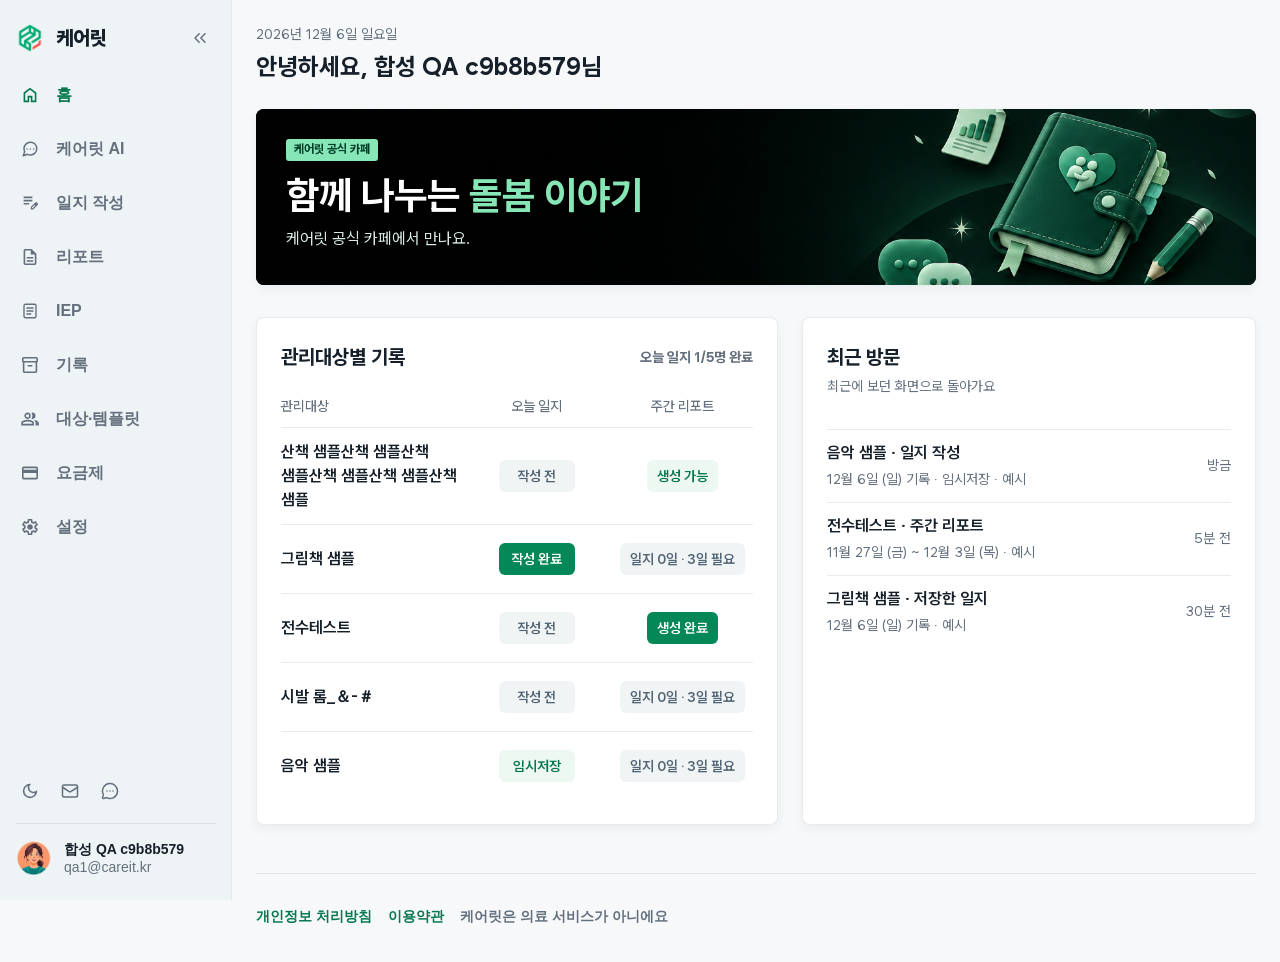
==== commit 32d7a69c: "Add IEP planning and local AI assistance" ====
--- a/careit-local-mockup/index.html
+++ b/careit-local-mockup/index.html
@@ -5,7 +5,7 @@
   <script>document.documentElement.dataset.scalePreview = new URLSearchParams(location.search).get('scale') || ''; document.documentElement.dataset.aiEmbed = new URLSearchParams(location.search).get('aiEmbed') || '';</script>
   <meta name="viewport" content="width=device-width,initial-scale=1">
   <meta name="referrer" content="no-referrer">
-  <meta http-equiv="Content-Security-Policy" content="default-src 'self' data: blob:; script-src 'self' 'unsafe-inline'; style-src 'self' 'unsafe-inline'; font-src 'self' data:; img-src 'self' data: blob:; connect-src 'none'; form-action 'none'; object-src 'none'; base-uri 'none'">
+  <meta http-equiv="Content-Security-Policy" content="default-src 'self' data: blob:; script-src 'self' 'unsafe-inline'; style-src 'self' 'unsafe-inline'; font-src 'self' data:; img-src 'self' data: blob:; connect-src 'self'; form-action 'none'; object-src 'none'; base-uri 'none'">
   <title>케어릿 · 로컬 UI/UX 목업</title>
   <link rel="icon" href="assets/logo.webp">
   <link rel="stylesheet" href="assets/original.css">
@@ -22,12 +22,13 @@
     <div class="app-layout">
       <a class="skip-link" href="#main-content">본문으로 건너뛰기</a>
       <aside class="sidebar" id="app-sidebar">
-        <a class="brand" href="#/" data-route="/"><img class="brand-mark" width="28" height="28" alt="" src="assets/logo.webp"><div><strong>케어릿</strong></div></a>
+        <a class="brand" href="#/" data-route="/" aria-label="케어릿 홈"><img class="brand-mark" width="28" height="28" alt="" src="assets/logo.webp"><div><strong>케어릿</strong></div></a>
         <nav aria-label="주요 메뉴">
           <a href="#/" data-route="/" class="active" aria-current="page"><svg viewBox="30 -930 900 900" fill="currentColor" aria-hidden="true"><path d="M240-200h120v-240h240v240h120v-360L480-740 240-560v360Zm-80 80v-480l320-240 320 240v480H520v-240h-80v240H160Zm320-350Z"/></svg><span>홈</span></a>
           <a href="#/ai-chat" data-route="/ai-chat" data-action="ai-toggle" aria-controls="ai-dock" aria-expanded="false"><svg viewBox="0 0 24 24" fill="none" stroke="currentColor" stroke-width="2" stroke-linecap="round" stroke-linejoin="round" aria-hidden="true"><path d="M21 11.5a8.5 8.5 0 0 1-8.5 8.5 9 9 0 0 1-4-.9L3 21l1.9-5.5a9 9 0 0 1-.9-4A8.5 8.5 0 0 1 12.5 3h.5a8.5 8.5 0 0 1 8 8v.5Z"/><path d="M8 12h.01M12.5 12h.01M17 12h.01"/></svg><span>케어릿 AI</span></a>
           <a href="#/journals/new" data-route="/journals/new"><svg viewBox="30 -930 900 900" fill="currentColor" aria-hidden="true"><path d="M160-400v-80h280v80H160Zm0-160v-80h440v80H160Zm0-160v-80h440v80H160Zm360 560v-123l221-220q9-9 20-13t22-4q12 0 23 4.5t20 13.5l37 37q8 9 12.5 20t4.5 22q0 11-4 22.5T863-380L643-160H520Zm300-263-37-37 37 37ZM580-220h38l121-122-18-19-19-18-122 121v38Zm141-141-19-18 37 37-18-19Z"/></svg><span>일지 작성</span></a>
           <a href="#/reports" data-route="/reports"><svg viewBox="30 -930 900 900" fill="currentColor" aria-hidden="true"><path d="M320-240h320v-80H320v80Zm0-160h320v-80H320v80ZM240-80q-33 0-56.5-23.5T160-160v-640q0-33 23.5-56.5T240-880h320l240 240v480q0 33-23.5 56.5T720-80H240Zm280-520v-200H240v640h480v-440H520ZM240-800v200-200 640-640Z"/></svg><span>리포트</span></a>
+          <a href="#/iep" data-route="/iep"><svg viewBox="0 0 24 24" fill="none" stroke="currentColor" stroke-width="1.8" stroke-linecap="round" stroke-linejoin="round" aria-hidden="true"><rect x="4" y="3" width="16" height="18" rx="2"/><path d="M8 8h8M8 12h8M8 16h5"/></svg><span>IEP</span></a>
           <a href="#/records" data-route="/records"><svg viewBox="30 -930 900 900" fill="currentColor" aria-hidden="true"><path d="M200-80q-33 0-56.5-23.5T120-160v-451q-18-11-29-28.5T80-680v-120q0-33 23.5-56.5T160-880h640q33 0 56.5 23.5T880-800v120q0 23-11 40.5T840-611v451q0 33-23.5 56.5T760-80H200Zm0-520v440h560v-440H200Zm-40-80h640v-120H160v120Zm200 280h240v-80H360v80Zm120 20Z"/></svg><span>기록</span></a>
           <a href="#/recipients" data-route="/recipients"><svg viewBox="30 -930 900 900" fill="currentColor" aria-hidden="true"><path d="M40-160v-112q0-34 17.5-62.5T104-378q62-31 126-46.5T360-440q66 0 130 15.5T616-378q29 15 46.5 43.5T680-272v112H40Zm720 0v-120q0-44-24.5-84.5T666-434q51 6 96 20.5t84 35.5q36 20 55 44.5t19 53.5v120H760ZM360-480q-66 0-113-47t-47-113q0-66 47-113t113-47q66 0 113 47t47 113q0 66-47 113t-113 47Zm400-160q0 66-47 113t-113 47q-11 0-28-2.5t-28-5.5q27-32 41.5-71t14.5-81q0-42-14.5-81T544-792q14-5 28-6.5t28-1.5q66 0 113 47t47 113ZM120-240h480v-32q0-11-5.5-20T580-306q-54-27-109-40.5T360-360q-56 0-111 13.5T140-306q-9 5-14.5 14t-5.5 20v32Zm240-320q33 0 56.5-23.5T440-640q0-33-23.5-56.5T360-720q-33 0-56.5 23.5T280-640q0 33 23.5 56.5T360-560Zm0 320Zm0-400Z"/></svg><span>대상·템플릿</span></a>
           <a href="#/plans" data-route="/plans"><svg viewBox="30 -930 900 900" fill="currentColor" aria-hidden="true"><path d="M880-720v480q0 33-23.5 56.5T800-160H160q-33 0-56.5-23.5T80-240v-480q0-33 23.5-56.5T160-800h640q33 0 56.5 23.5T880-720Zm-720 80h640v-80H160v80Zm0 160v240h640v-240H160Zm0 240v-480 480Z"/></svg><span>요금제</span></a>
@@ -70,8 +71,9 @@
     <section class="page ai-chat-page">
       <div class="ai-chat-workspace">
         <div class="ai-chat-main" id="ai-chat-main">
+          <div class="ai-local-controls" data-ai-local-controls hidden></div>
           <div class="ai-chat-conversation" data-ai-chat-content></div>
-          <form class="ai-chat-composer" id="ai-chat-form"><div class="ai-chat-attachments" data-ai-attachments hidden></div><div class="ai-chat-input-row"><input id="ai-chat-files" type="file" multiple hidden><button class="ai-chat-attach" type="button" data-action="ai-chat-attach" aria-label="사진 및 파일 첨부"><svg viewBox="0 0 24 24" fill="none" stroke="currentColor" stroke-width="2" stroke-linecap="round" aria-hidden="true"><path d="M12 5v14M5 12h14"/></svg></button><label class="sr-only" for="ai-chat-input">메시지</label><textarea id="ai-chat-input" rows="1" maxlength="2000" placeholder="무엇이든 물어보세요"></textarea><button class="ai-chat-send" type="submit" aria-label="메시지 보내기"><svg viewBox="0 0 24 24" fill="none" stroke="currentColor" stroke-width="2" stroke-linecap="round" stroke-linejoin="round" aria-hidden="true"><path d="M12 19V5m-6 6 6-6 6 6"/></svg></button></div></form>
+          <form class="ai-chat-composer" id="ai-chat-form"><div class="ai-chat-attachments" data-ai-attachments hidden></div><div class="ai-chat-input-row"><input id="ai-chat-files" type="file" multiple hidden><button class="ai-chat-attach" type="button" data-action="ai-chat-menu" aria-label="첨부 및 사용량" aria-haspopup="dialog" aria-expanded="false"><svg viewBox="0 0 24 24" fill="none" stroke="currentColor" stroke-width="2" stroke-linecap="round" aria-hidden="true"><path d="M12 5v14M5 12h14"/></svg></button><label class="sr-only" for="ai-chat-input">메시지</label><textarea id="ai-chat-input" rows="1" maxlength="2000" placeholder="무엇이든 물어보세요"></textarea><button class="ai-chat-send" type="submit" aria-label="메시지 보내기"><svg viewBox="0 0 24 24" fill="none" stroke="currentColor" stroke-width="2" stroke-linecap="round" stroke-linejoin="round" aria-hidden="true"><path d="M12 19V5m-6 6 6-6 6 6"/></svg></button></div></form>
         </div>
         <div class="ai-chat-resizer" data-ai-resize role="separator" aria-label="대화창 너비 조절" aria-orientation="vertical" aria-controls="ai-chat-main" aria-valuemin="320" tabindex="0" hidden></div>
         <aside class="ai-chat-preview" aria-label="작업 미리보기" hidden></aside>
--- a/careit-local-mockup/mockup.css
+++ b/careit-local-mockup/mockup.css
@@ -904,6 +904,22 @@
   .app-layout:not(.mockup-nav-collapsed) > .sidebar { padding-top:18px; }
   .app-layout.mockup-nav-collapsed > .mobile-header-brand { display:flex; position:fixed; z-index:25; top:18px; left:20px; padding:0; }
 }
+@media (min-width:1024px) {
+  .app-layout > .nav-handle,.app-layout.mockup-nav-collapsed > .nav-handle { top:18px; left:180px; right:auto; width:40px; height:40px; transform:none; background:transparent; box-shadow:none; }
+  .app-layout > .nav-handle:hover { background:transparent; }
+  .app-layout.mockup-nav-collapsed > .nav-handle { left:48px; }
+  .app-layout.mockup-nav-collapsed .sidebar { display:flex; width:88px; padding-inline:20px; }
+  .app-layout.mockup-nav-collapsed .sidebar .brand>div,.app-layout.mockup-nav-collapsed .sidebar nav a>span,.app-layout.mockup-nav-collapsed .sidebar .account-summary>div { position:absolute; width:1px; height:1px; padding:0; margin:-1px; overflow:hidden; clip-path:inset(50%); white-space:nowrap; }
+  .app-layout.mockup-nav-collapsed .sidebar nav a { width:44px; margin-left:-8px; padding-left:8px; }
+  .app-layout.mockup-nav-collapsed .sidebar .sidebar-tools { flex-direction:column; align-items:flex-start; }
+  .app-layout.mockup-nav-collapsed .sidebar .sidebar-tools .icon-button { width:28px; margin-left:0; }
+  .app-layout.mockup-nav-collapsed .sidebar .sidebar-tools .icon-button[data-tooltip]::after { left:calc(100% + 8px); right:auto; top:50%; bottom:auto; transform:translateY(-50%); }
+  .app-layout.mockup-nav-collapsed .sidebar .account-summary { margin-left:-4px; }
+  body .app-layout.mockup-nav-collapsed:not(.ai-dock-open) .ai-dock-launcher { display:none; }
+  .app-layout.mockup-nav-collapsed::before { display:none; }
+}
+@media (min-width:1024px) and (max-width:1239px) { .app-layout.mockup-nav-collapsed > main { padding-top:var(--space-6); } }
+@media (min-width:1440px) { .app-layout:not(.mockup-nav-collapsed) > .nav-handle { left:196px; } }
 @media print { .app-layout > .nav-handle { display:none!important; } }
 @media print { .app-layout.mockup-nav-collapsed::before,.mobile-header-brand { display:none!important; } }
 .mockup-toggle { position: fixed; right: 20px; bottom: 18px; z-index: 80; border: 1px solid #d5dfe1; border-radius: 30px; padding: 10px 16px; background: #fff; color: #30443d; box-shadow: var(--shadow-ui); font: 600 14px/1.3 Pretendard,sans-serif; cursor: pointer; }
@@ -1079,6 +1095,10 @@
 @media (min-width:1440px) {
   html:has(dialog[open]) .app-layout:not(.mockup-nav-collapsed) > main { margin-left:248px; }
 }
+@media (min-width:1024px) {
+  html:has(dialog[open]) .app-layout.ai-dock-open:not(.mockup-nav-collapsed) > .sidebar { position:sticky; }
+  html:has(dialog[open]) .app-layout.ai-dock-open:not(.mockup-nav-collapsed) > main { margin-left:0; }
+}
 dialog { color:var(--text); }
 .confirm-dialog { max-height:calc(100dvh - 32px); overflow:auto; }
 .mockup-modal-form { margin:0; min-height:0; display:flex; flex:1; flex-direction:column; }
@@ -1778,6 +1798,14 @@
 .ai-chat-suggestions button:hover { background:var(--neutral-soft); }
 .ai-chat-suggestions button span:last-child { color:var(--muted); font-size:20px; }
 .ai-chat-composer { display:flex; flex:none; flex-direction:column; width:100%; margin-top:24px; padding:10px; border:1px solid var(--line); border-radius:9999px; background:var(--surface); box-shadow:0 4px 16px rgba(18,32,42,.06); }
+.ai-attach-menu[popover] { width:260px; padding:8px; border:1px solid var(--line); border-radius:12px; }
+.ai-attach-option { display:flex; align-items:center; gap:10px; width:100%; min-height:44px; padding:10px; border:0; border-radius:8px; background:transparent; color:var(--text); font:600 14px/1.4 var(--font-sans); text-align:left; cursor:pointer; }
+.ai-attach-option:hover,.ai-attach-option:focus-visible { background:var(--neutral-soft); }
+.ai-attach-option svg { flex:none; width:18px; height:18px; color:var(--muted); }
+.ai-weekly-usage { margin:6px 4px 0; padding:12px 6px 6px; border-top:1px solid var(--line); color:var(--text); font:600 13px/1.4 var(--font-sans); }
+.ai-weekly-summary { display:flex; align-items:center; justify-content:space-between; gap:12px; }
+.ai-weekly-summary strong { color:var(--text); font-weight:700; }
+.ai-weekly-usage small { display:block; margin-top:5px; color:var(--muted); font:400 12px/1.4 var(--font-sans); }
 .ai-chat-input-row { display:flex; align-items:end; gap:8px; width:100%; }
 .ai-chat-composer textarea { flex:1; min-width:0; max-height:120px; min-height:44px; padding:11px 0; resize:none; border:0; outline:0; background:transparent; color:var(--text); font:400 16px/1.4 var(--font-sans); }
 .ai-chat-input-row button { display:grid; place-items:center; position:relative; flex:none; width:44px; height:44px; padding:0; border:0; background:transparent; cursor:pointer; }
@@ -1808,8 +1836,17 @@
 .ai-chat-choice span { color:var(--muted); font-size:19px; }
 .ai-chat-choice:hover:not(:disabled) { background:var(--neutral-soft); }
 .ai-chat-choice:disabled { opacity:.55; cursor:default; }
-.ai-chat-loading button { margin-top:8px; padding:6px 10px; border:0; border-radius:8px; background:var(--neutral-soft); color:var(--muted); font:600 13px/1.4 var(--font-sans); cursor:pointer; }
 .ai-chat-send:disabled { opacity:.5; cursor:default; }
+.ai-local-controls { flex:none; margin:0 0 12px; font-size:13px; color:var(--muted); }
+.ai-local-controls[hidden] { display:none!important; }
+.ai-local-controls .ai-local-top { display:flex; align-items:center; justify-content:space-between; gap:8px; flex-wrap:wrap; }
+.ai-local-controls .ai-local-status { color:var(--text); font-weight:600; overflow-wrap:anywhere; }
+.ai-local-controls .ai-local-actions { display:flex; align-items:center; gap:8px; flex-wrap:wrap; }
+.ai-local-controls button,.ai-local-controls select { min-height:36px; border:0; border-radius:8px; padding:0 10px; background:var(--neutral-soft); color:var(--text); font:600 13px/1.4 var(--font-sans); cursor:pointer; }
+.ai-local-controls button[data-action="ai-local-connect"] { background:var(--text); color:var(--surface); }
+.ai-local-controls select { max-width:100%; }
+.ai-local-controls p { margin:6px 0 0; line-height:1.5; }
+.ai-local-controls a { color:var(--primary-dark); text-decoration:underline; text-underline-offset:2px; }
 .ai-chat-open-preview { display:flex; align-items:center; justify-content:space-between; gap:24px; min-width:150px; margin-top:14px; padding:10px 14px; border:1px solid var(--line); border-radius:8px; background:var(--surface); color:var(--text); font:600 14px/1.4 var(--font-sans); cursor:pointer; }
 .ai-chat-open-preview svg { flex:none; width:16px; height:16px; color:var(--muted); }
 .ai-chat-preview[hidden] { display:none; }
--- a/careit-local-mockup/iep.css
+++ b/careit-local-mockup/iep.css
@@ -1,5 +1,141 @@
 /* 기존 케어릿 색상·폰트·그림자·모서리 토큰을 공유합니다. */
 .iep-page { min-width:0; }
+.iep-page .button:hover:not(:disabled) { transform:none; }
+.iew-toolbar { display:grid; grid-template-columns:minmax(220px,1.5fr) minmax(120px,.7fr) minmax(120px,.7fr) auto; gap:16px; align-items:end; }
+.iew-toolbar select,.iew-month select,.iew-target select { min-height:44px; width:100%; padding:0 14px; border:0; border-radius:var(--radius-control); background:var(--neutral-soft); color:var(--text); font:inherit; }
+.iew-toolbar>.field { margin:0; }
+.iew-select { position:relative; min-width:0; }
+.iew-toolbar .iew-select select { appearance:none; height:42px; min-height:42px; padding:0 42px 0 16px; font:500 var(--fs-body)/normal var(--font-sans); cursor:pointer; }
+.iew-select::after { content:""; position:absolute; right:16px; top:50%; width:10px; height:8px; background:var(--muted); clip-path:polygon(0 0,100% 0,50% 100%); transform:translateY(-50%); pointer-events:none; }
+.iew-select:has(.iew-custom-dropdown)::after { display:none; }
+.iep-page .iew-custom-dropdown,.iep-page .iew-custom-dropdown .dropdown-trigger { width:100%; min-width:0; }
+.iep-page #iew-content .iew-custom-dropdown .dropdown-trigger { min-height:44px; }
+:root[data-input-modality="pointer"] .iep-page :is(#iew-content,.iew-toolbar) :is(input,textarea,.dropdown-trigger,.datefield-trigger):focus { outline:none; }
+@media (forced-colors:active) { .iew-select::after { forced-color-adjust:none; background:canvastext; } }
+.iew-save .button { min-height:42px; }
+.iew-save [data-iew-status]:empty { display:none; }
+.iew-toolbar-actions { display:flex; align-items:center; gap:8px; margin-left:auto; }
+.iew-save,.iew-row { display:flex; align-items:center; justify-content:space-between; gap:12px; }
+.iew-save span,.iew-domains .iew-row>span { color:var(--muted); font-size:14px; white-space:nowrap; }
+.iep-page :is(.iew-tabs,.iep-tabs-row .record-tabs) { width:100%; max-width:none; gap:0; padding:0; overflow-x:auto; border-bottom:1px solid var(--line); border-radius:0; background:transparent; box-shadow:none; }
+.iep-page .iew-tabs { margin-bottom:20px; }
+.iew-record-back { margin-bottom:16px; }
+.iep-page :is(.iew-tabs,.iep-tabs-row .record-tabs) button { position:relative; flex:0 0 auto; min-height:48px; padding:0 20px; border:0; border-radius:0; background:transparent; box-shadow:none; color:var(--muted); font-size:15px; white-space:nowrap; }
+.iep-page :is(.iew-tabs,.iep-tabs-row .record-tabs) button[aria-pressed="true"] { background:transparent; box-shadow:none; color:var(--primary-dark); }
+.iep-page :is(.iew-tabs,.iep-tabs-row .record-tabs) button[aria-pressed="true"]::after { content:""; position:absolute; left:0; right:0; bottom:0; height:2px; background:var(--primary-dark); }
+.iep-page .iew-tabs button[data-iew-reached="true"] { color:var(--primary-dark); }
+.iep-page .iew-tabs button[data-iew-reached="true"]::after { content:""; position:absolute; left:0; right:0; bottom:0; height:2px; background:var(--primary-dark); }
+.iep-page :is(.iew-tabs,.iep-tabs-row .record-tabs) button:hover { background:transparent; color:var(--primary-dark); }
+@media(max-width:767px) { .iep-page :is(.iew-tabs,.iep-tabs-row .record-tabs) button { flex:1 0 auto; padding:0 8px; font-size:14px; } }
+.iew-layout { display:grid; grid-template-columns:220px minmax(0,1fr); gap:20px; align-items:start; }
+.iew-domains { padding:20px 16px; }
+.iew-domains h2 { font-size:18px; }
+.iew-domain-list { display:grid; gap:4px; margin:16px 0; }
+.iew-domain,.iew-goal-tab { display:flex; align-items:center; justify-content:space-between; gap:8px; min-width:0; padding:11px 12px; border:0; border-radius:8px; background:transparent; color:var(--text); font:600 14px/1.4 var(--font-sans); text-align:left; cursor:pointer; }
+.iew-domain.active,.iew-goal-tab.active { background:var(--mint-soft); color:var(--primary-dark); }
+.iew-domain span,.iew-goal-tab { overflow:hidden; text-overflow:ellipsis; white-space:nowrap; }
+.iep-page .iew-add-area { width:100%; color:var(--muted); }
+.iep-page [data-iew-action="rename-domain"] { color:var(--muted); }
+.iep-page .iew-secondary { color:var(--muted); }
+.iew-section-divider { padding-top:20px; border-top:1px solid var(--line); }
+.iew-section-divider>.iep-field { margin-bottom:0; }
+.iew-content h3 { margin:0 0 16px; font-size:16px; }
+.iew-goals { display:flex; gap:6px; overflow-x:auto; margin-bottom:20px; }
+.iew-assessment-heading:last-child,.iep-card>.iew-goals:last-child { margin-bottom:0; }
+.iew-goal-tab { flex:0 0 auto; max-width:230px; background:var(--neutral-soft); }
+.iew-evaluation-field { margin-top:20px; }
+.iew-evaluation-field>.field { margin-bottom:0; }
+.iew-month { display:flex; align-items:center; gap:8px; color:var(--muted); font-size:14px; white-space:nowrap; }
+.iew-month select { width:auto; }
+.iew-reference { padding:16px; border:1px solid var(--line); border-radius:var(--radius-control); }
+.iew-reference+.iew-reference { margin-top:12px; }
+.iew-observation+.iew-observation { margin-top:24px; padding-top:24px; border-top:1px solid var(--line); }
+.iew-observation-header { margin-bottom:16px; }
+.iew-observation-field { display:grid; grid-template-rows:auto auto; align-content:start; gap:8px; min-width:0; font-size:14px; font-weight:600; }
+.iep-page #iew-content .iew-datefield .datefield-trigger { min-height:44px; }
+.iew-record-choice { display:flex; align-items:center; gap:12px; cursor:pointer; }
+.iew-record-choice input { flex:none; }
+.iew-record-choice small { display:block; margin-top:4px; color:var(--muted); font-size:13px; font-weight:400; }
+.iew-reference details { margin-top:12px; color:var(--muted); font-size:14px; }
+.iew-reference summary { cursor:pointer; }
+.iew-reference details p { white-space:pre-wrap; overflow-wrap:anywhere; line-height:1.6; }
+.iew-record-filters { display:grid; grid-template-columns:minmax(0,1fr) minmax(0,1fr); gap:16px; margin-bottom:24px; }
+.iew-target,.iew-search { display:flex; flex-direction:column; align-items:stretch; gap:8px; min-width:0; color:var(--text); font-size:14px; font-weight:600; }
+.iew-record-filters input[type=search] { width:100%; min-height:44px; padding:0 14px; border:0; border-radius:var(--radius-control); background:var(--neutral-soft); color:var(--text); font:inherit; font-size:16px; font-weight:400; }
+.iew-record-list-toolbar { display:flex; justify-content:space-between; align-items:center; gap:12px; padding:12px 0; border-bottom:1px solid var(--line); color:var(--muted); font-size:14px; }
+.iew-record-list-toolbar label { display:flex; align-items:center; gap:12px; cursor:pointer; }
+.iew-record-choice input,.iew-record-list-toolbar input { appearance:none; box-sizing:border-box; display:grid; place-items:center; width:20px; height:20px; margin:0; border:1px solid color-mix(in srgb,var(--muted) 38%,var(--surface)); border-radius:3px; background:var(--surface); cursor:pointer; }
+.iew-record-choice input:checked,.iew-record-list-toolbar input:checked,.iew-record-list-toolbar input:indeterminate { border-color:var(--primary-action); background:var(--primary-action); }
+.iew-record-choice input:checked::after,.iew-record-list-toolbar input:checked::after { content:''; width:6px; height:10px; margin-top:-2px; border:solid #fff; border-width:0 2px 2px 0; transform:rotate(45deg); }
+.iew-record-list-toolbar input:indeterminate::after { content:''; width:10px; height:2px; background:#fff; }
+.iew-record-choice input:focus-visible,.iew-record-list-toolbar input:focus-visible { outline:2px solid var(--primary); outline-offset:2px; }
+@media (forced-colors:active) { .iew-record-choice input,.iew-record-list-toolbar input { appearance:auto; } .iew-record-choice input::after,.iew-record-list-toolbar input::after { display:none; } }
+.iew-hidden-selection { margin:12px 0 0; }
+.iew-record-list .iew-reference { position:relative; padding:16px 0; border:0; border-bottom:1px solid var(--line); border-radius:0; }
+.iew-record-list .iew-reference+.iew-reference { margin-top:0; }
+.iew-linked-reports .iew-reference { position:relative; padding:16px 0; border:0; border-bottom:1px solid var(--line); border-radius:0; }
+.iew-linked-reports .iew-reference+.iew-reference { margin-top:0; }
+.iew-linked-row { display:flex; align-items:center; justify-content:space-between; gap:12px; min-height:44px; }
+.iew-linked-copy { min-width:0; padding-right:100px; }
+.iew-linked-copy strong { display:block; overflow-wrap:anywhere; font-size:15px; }
+.iew-linked-copy p { margin:4px 0 0; }
+.iew-linked-meta { display:flex; flex-wrap:wrap; gap:0 10px; }
+.iew-linked-meta>span { min-width:0; }
+.iew-linked-row>.button { flex:none; }
+.iew-linked-reports .iew-reference details { margin:0; }
+.iew-linked-reports .iew-reference summary { position:absolute; top:16px; right:106px; display:flex; align-items:center; min-height:44px; padding:0 8px; color:var(--muted); font-size:14px; }
+.iew-linked-reports .iew-record-details { margin-left:0; }
+.iew-record-list .iew-record-choice { min-height:44px; padding-right:110px; }
+.iew-record-list .iew-record-choice strong { display:block; overflow-wrap:anywhere; font-size:15px; }
+.iew-record-list .iew-reference details { margin:0; }
+.iew-record-list .iew-reference summary { position:absolute; top:16px; right:0; display:flex; align-items:center; min-height:44px; padding:0 8px; list-style:none; color:var(--muted); font-size:14px; }
+.iew-record-list .iew-reference summary::-webkit-details-marker { display:none; }
+.iew-record-list .iew-reference summary::after { content:'⌄'; margin-left:6px; }
+.iew-record-list .iew-reference details[open] summary::after { transform:rotate(180deg); }
+.iew-record-details { margin:12px 0 0 28px; color:var(--text); font-size:14px; }
+.iew-record-details p { margin:0 0 8px; }
+.iew-record-empty { padding:20px 0 0; }
+.iew-document { display:grid; grid-template-columns:150px minmax(0,1fr); gap:0; margin:16px 0 0; }
+.iew-document dt,.iew-document dd { margin:0; padding:12px; border-bottom:1px solid var(--line); line-height:1.6; white-space:pre-wrap; overflow-wrap:anywhere; }
+.iew-document dt { color:var(--muted); }
+.iew-document-text { white-space:pre-wrap; overflow-wrap:anywhere; line-height:1.75; }
+.iew-report-rows { margin:0; }
+.iew-report-rows>div { display:grid; grid-template-columns:minmax(120px,160px) minmax(0,1fr); gap:16px; padding:12px 0; border-bottom:1px solid var(--line); font-size:var(--fs-body-sm); line-height:1.6; }
+.iew-report-rows>div:last-child { border-bottom:0; }
+.iew-report-rows dt { color:var(--muted); font-weight:600; }
+.iew-report-rows dd { margin:0; color:var(--text); white-space:pre-wrap; overflow-wrap:anywhere; }
+.iew-report-rows dd.iew-report-empty { color:var(--muted); }
+.iew-review-summary .iep-card-heading { margin-bottom:8px; }
+.iew-review-summary>.iep-help { margin:0 0 12px; }
+.iew-missing-list button { display:flex; align-items:center; justify-content:space-between; gap:16px; width:100%; min-height:48px; padding:12px 0; border:0; border-bottom:1px solid var(--line); background:transparent; color:var(--text); text-align:left; cursor:pointer; }
+.iew-missing-list button:last-child { border-bottom:0; }
+.iew-missing-list button>span:first-child { min-width:0; }
+.iew-missing-list strong,.iew-missing-list small { display:block; overflow-wrap:anywhere; }
+.iew-missing-list small { margin-top:4px; color:var(--muted); font-size:14px; line-height:1.5; }
+.iew-missing-list button>span:last-child { color:var(--muted); font-size:20px; }
+.iew-report-domain>.iep-card-heading { margin-bottom:0; }
+.iew-report-body { margin-top:20px; }
+.iew-report-block+.iew-report-block { margin-top:20px; }
+.iew-report-block h3 { margin:0 0 4px; font-size:16px; }
+.iew-report-goal { margin-top:20px; padding-top:20px; border-top:1px solid var(--line); }
+.iew-report-goal h3 { margin:0 0 4px; font-size:16px; }
+.iew-report-goal .iew-report-block { margin-top:20px; }
+.iew-report-toggle { display:none; }
+.iew-empty-domains h2 { margin:0 0 8px; }
+.iew-empty-domains p { margin:0; }
+@media(max-width:540px) { .iew-report-rows>div { grid-template-columns:minmax(0,1fr); gap:4px; } }
+@media screen and (max-width:767px) {
+  .iew-report-domain.is-collapsed .iew-report-body { display:none; }
+  .iew-report-toggle { display:inline-flex; align-items:center; gap:6px; min-height:44px; padding:0 8px; border:0; background:transparent; color:var(--muted); font-size:14px; font-weight:600; cursor:pointer; }
+}
+@media print {
+  body:has(.iew-document-view) { --surface:#fff; --screen:#fff; --text:#16202a; --muted:#64707e; --line:#ddd; background:#fff; color:#16202a; }
+  body:has(.iew-document-view) :is(.iew-toolbar,.iew-tabs,.site-footer,.iep-page button,.iew-download-hint,.iew-review-summary) { display:none!important; }
+  body:has(.iew-document-view) .iep-card { padding:0; margin:0 0 24px; background:#fff; box-shadow:none; }
+  body:has(.iew-document-view) .iew-report-rows>div { break-inside:avoid; }
+}
+@media(max-width:1000px) { .iew-toolbar { grid-template-columns:repeat(2,minmax(0,1fr)); } .iew-layout { grid-template-columns:1fr; } .iew-domain-list { display:flex; overflow-x:auto; } .iew-domain { flex:none; } }
+@media(max-width:767px) { .iew-toolbar { grid-template-columns:repeat(2,minmax(0,1fr)); } .iew-toolbar>.field:first-child { grid-column:1/-1; } .iew-save { grid-column:1/-1; } .iew-row { flex-wrap:wrap; } .iew-document { grid-template-columns:1fr; } .iew-document dt { padding-bottom:0; border:0; } }
 .iep-page h2 { scroll-margin-top:24px; }
 .iep-page .iep-title { display:flex; gap:12px; align-items:center; flex-wrap:wrap; }
 .iep-page .workflow-badge { background:var(--mint-soft); color:var(--primary-dark); font-size:14px; border-radius:var(--radius-control); font-weight:600; }
@@ -21,6 +157,22 @@
 .iep-optional-context>.iep-two-col { margin-top:16px; }
 .iep-field { display:flex; flex-direction:column; gap:8px; min-width:0; }
 .iep-field>label,.iep-field>span { font-size:14px; font-weight:600; line-height:1.5; }
+.iep-page #iew-content .iep-field>label,.iew-observation-label { display:flex; align-items:baseline; min-width:0; }
+.iew-required,.iew-optional { font-size:13px; font-weight:500; }
+.iew-required,.iew-optional { flex:none; margin-left:auto; }
+.iew-required,.iew-optional { color:var(--muted); }
+.iep-page #iew-content textarea::placeholder { white-space:nowrap; }
+.iep-page #iew-content .iep-two-col>.field { margin-bottom:0; }
+.iep-page #iew-content .iep-field input,.iep-page #iew-content .iew-select select { width:100%; min-width:0; height:44px; min-height:44px; padding:0 16px; border:0; border-radius:var(--radius-control); background:var(--neutral-soft); color:var(--text); font:500 var(--fs-body)/normal var(--font-sans); }
+.iep-page #iew-content .iew-select select { appearance:none; padding-right:42px; cursor:pointer; }
+.iep-page #iew-content .iep-field input:focus-visible,.iep-page #iew-content .iew-select select:focus-visible { outline:2px solid var(--primary-action); outline-offset:0; }
+.iep-two-col.iew-personal-fields { grid-template-columns:minmax(0,1fr) repeat(2,minmax(0,1.4fr)); gap:24px; }
+@media(max-width:1000px) { .iep-two-col.iew-personal-fields { grid-template-columns:repeat(2,minmax(0,1fr)); } }
+@media(max-width:540px) { .iep-two-col.iew-personal-fields { grid-template-columns:minmax(0,1fr); } }
+@media(max-width:767px) {
+  .iep-two-col:is(.iew-placement-fields,.iew-goal-fields) { grid-template-columns:repeat(2,minmax(0,1fr)); gap:20px 12px; }
+  :is(.iew-placement-fields,.iew-goal-fields)>.field:nth-child(-n+2) { grid-column:1/-1; }
+}
 .iep-field>.field-heading { margin-bottom:0; }
 .iep-field>.field-heading>label { white-space:normal; overflow:visible; line-height:1.5; }
 .iep-field>.field-heading>.field-limit { padding-top:0; }
@@ -73,6 +225,11 @@
 .iep-summary { display:block; font-size:14px; font-weight:400; color:var(--muted); margin-top:8px; overflow:hidden; text-overflow:ellipsis; white-space:nowrap; }
 .iep-result-group[open]>.iep-result-fields,.iep-goal-history article { margin-top:24px; }
 .iep-goal-history h3 { font-size:16px; line-height:1.6; }
+.iep-sources summary { cursor:pointer; font-size:16px; font-weight:600; }
+.iep-sources ul { display:grid; gap:16px; margin:16px 0; padding-left:20px; }
+.iep-sources li { font-size:14px; line-height:1.6; }
+.iep-sources li span,.iep-sources li p { color:var(--muted); }
+.iep-sources li p { margin:4px 0 0; }
 .iep-review-button { margin-top:20px; }
 .iep-review-note { display:flex; align-items:center; justify-content:space-between; gap:16px; padding:16px 20px; background:var(--mint-soft); color:var(--primary-dark); border-radius:var(--radius-card); font-size:14px; }
 .iep-goal-choice { border:0; }
@@ -100,6 +257,12 @@
 }
 @media(max-width:767px) {
   .iep-card { padding:20px; }
+  .iew-record-filters { grid-template-columns:minmax(0,1fr); }
+  .iew-report-picker>.iep-card-heading { align-items:center; }
+  .iew-record-list .iew-record-choice { padding-right:88px; }
+  .iew-record-list .iew-reference summary { padding:0; }
+  .iew-linked-copy { padding-right:0; }
+  .iew-linked-reports .iew-reference summary { position:static; width:fit-content; min-height:36px; padding:0; }
   .iep-two-col,.iep-goal-results { grid-template-columns:minmax(0,1fr); }
   .iep-action-bar,.iep-saved-card { align-items:stretch; flex-direction:column; }
   .iep-recipient-bar { grid-template-columns:minmax(0,1fr); }
